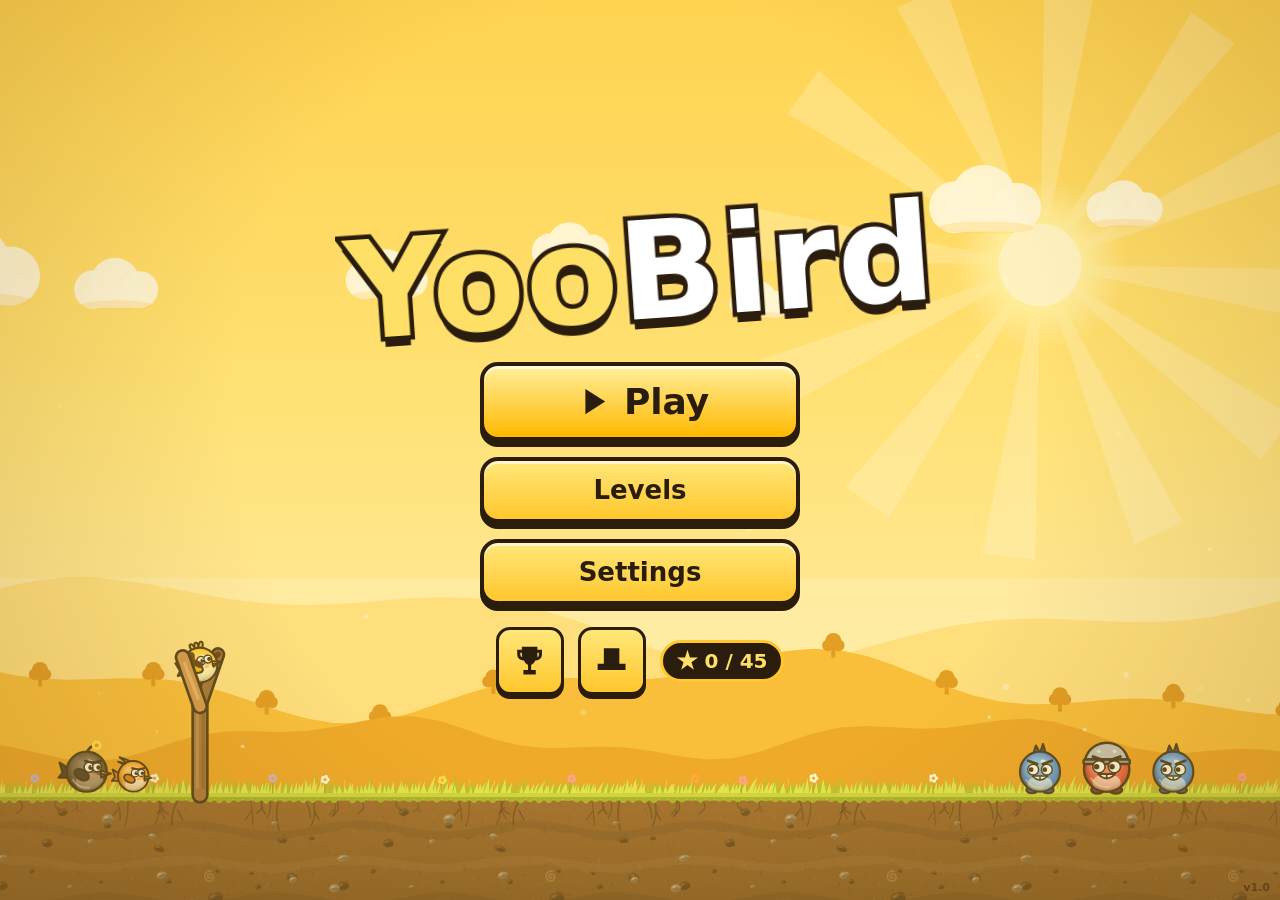
==== YooBird-play.html @ 49dc83ca "Add files via upload" ====
<!DOCTYPE html>
<html lang="ru">
<head>
  <meta charset="utf-8">
  <meta name="viewport" content="width=device-width, initial-scale=1, maximum-scale=1, user-scalable=no, viewport-fit=cover">
  <meta name="theme-color" content="#FFC72C">
  <title>YooBird</title>
  <style>
/* YooBird — стили. Палитру можно подогнать под YooSKINS, поменяв переменные ниже. */
:root {
  --yellow: #FFC72C;
  --yellow-hi: #FFE066;
  --yellow-pale: #FFF6D6;
  --orange: #FF9A1F;
  --dark: #2B1D0E;
  --dark-2: #5A3B12;
  --panel: #FFF3C4;
  --ok: #7BC043;
  --ad: #3D8BFD;
  --font: "Trebuchet MS", "Arial Rounded MT Bold", "Segoe UI", system-ui, -apple-system, Roboto, sans-serif;
}

* { box-sizing: border-box; margin: 0; padding: 0; -webkit-tap-highlight-color: transparent; }
html, body {
  width: 100%; height: 100%; overflow: hidden; background: #FFD95A;
  font-family: var(--font); color: var(--dark);
  user-select: none; -webkit-user-select: none; -webkit-touch-callout: none;
  touch-action: none; overscroll-behavior: none;
}
#app { position: fixed; inset: 0; }
canvas#game { position: absolute; inset: 0; display: block; touch-action: none; }
.hidden { display: none !important; }

/* ---------- Экраны ---------- */
.screen {
  position: absolute; inset: 0; z-index: 10;
  display: flex; flex-direction: column; align-items: center; justify-content: center;
  gap: clamp(10px, 2.4vmin, 22px); padding: 16px;
}
#screen-loading { background: radial-gradient(circle at 50% 35%, #FFF1A8, #FFC72C 70%); }
#screen-menu, #screen-levels { background: rgba(255, 214, 80, 0.25); }
.modal { background: rgba(43, 29, 14, 0.55); z-index: 20; }

.logo {
  font-weight: 900; font-size: clamp(56px, 15vmin, 150px); letter-spacing: 1px; line-height: 1;
  color: var(--yellow-hi);
  -webkit-text-stroke: clamp(4px, 1vmin, 9px) var(--dark); paint-order: stroke fill;
  text-shadow: 0 clamp(5px, 1.2vmin, 10px) 0 var(--dark);
  transform: rotate(-4deg);
  animation: logo-bob 3s ease-in-out infinite;
}
.logo span { color: #fff; }
@keyframes logo-bob { 50% { transform: rotate(-2deg) translateY(-6px); } }

.title {
  font-size: clamp(24px, 5.5vmin, 44px); font-weight: 900; color: var(--yellow-hi); text-align: center;
  -webkit-text-stroke: 5px var(--dark); paint-order: stroke fill;
}
.muted { color: var(--dark-2); font-weight: 700; font-size: clamp(13px, 2.6vmin, 18px); text-align: center; }

.menu-col { display: flex; flex-direction: column; gap: clamp(10px, 2vmin, 16px); align-items: stretch; min-width: min(320px, 70vw); }

/* ---------- Кнопки ---------- */
.btn {
  display: inline-flex; align-items: center; justify-content: center; gap: 10px;
  font-family: var(--font); font-weight: 900; font-size: clamp(17px, 3.6vmin, 26px); color: var(--dark);
  background: linear-gradient(#FFE77A, var(--yellow));
  border: 4px solid var(--dark); border-radius: 18px;
  padding: clamp(8px, 1.8vmin, 14px) clamp(18px, 4vmin, 34px);
  box-shadow: 0 6px 0 var(--dark), inset 0 3px 0 rgba(255, 255, 255, 0.6);
  cursor: pointer; transition: transform 0.06s, box-shadow 0.06s;
}
.btn:active { transform: translateY(4px); box-shadow: 0 2px 0 var(--dark), inset 0 3px 0 rgba(255, 255, 255, 0.6); }
.btn svg { width: 1.2em; height: 1.2em; fill: var(--dark); }
.btn-big { font-size: clamp(22px, 5vmin, 36px); background: linear-gradient(#FFEF9C, #FFB800); }
.btn-small { font-size: clamp(14px, 2.8vmin, 20px); padding: 8px 22px; }
.btn-ad { background: linear-gradient(#78B2FF, var(--ad)); color: #fff; }
.btn-ad svg { fill: #fff; }
.btn-next { background: linear-gradient(#B8E986, var(--ok)); }

.icon-btn {
  width: clamp(40px, 8vmin, 56px); height: clamp(40px, 8vmin, 56px);
  display: inline-flex; align-items: center; justify-content: center;
  background: linear-gradient(#FFE77A, var(--yellow)); border: 3px solid var(--dark); border-radius: 14px;
  box-shadow: 0 4px 0 var(--dark); cursor: pointer;
}
.icon-btn:active { transform: translateY(3px); box-shadow: 0 1px 0 var(--dark); }
.icon-btn svg { width: 60%; height: 60%; fill: var(--dark); stroke: var(--dark); stroke-width: 0; }
.icon-btn svg .wave { stroke-width: 2.2; stroke-linecap: round; }
.icon-btn svg path[d^="M9 18"] { fill: none; stroke-width: 2.2; }
.icon-btn.big { width: clamp(52px, 10vmin, 68px); height: clamp(52px, 10vmin, 68px); }
.icon-btn.off { background: linear-gradient(#E8DCC0, #C9B990); position: relative; }
.icon-btn.off::after {
  content: ""; position: absolute; width: 70%; height: 4px; background: #D43A2A; border-radius: 2px; transform: rotate(-45deg);
  box-shadow: 0 0 0 2px var(--dark);
}

/* ---------- Панели ---------- */
.panel {
  background: var(--panel); border: 5px solid var(--dark); border-radius: 26px;
  box-shadow: 0 10px 0 var(--dark), inset 0 0 0 6px #FFE27A;
  padding: clamp(16px, 3.5vmin, 30px) clamp(20px, 5vmin, 44px);
  display: flex; flex-direction: column; align-items: stretch; gap: clamp(10px, 2vmin, 16px);
  min-width: min(380px, 88vw); max-width: 92vw; max-height: 94vh; overflow: auto;
  animation: pop-in 0.25s cubic-bezier(.2, 1.6, .5, 1);
}
@keyframes pop-in { from { transform: scale(0.7); opacity: 0; } }
.row { display: flex; align-items: center; justify-content: space-between; gap: 20px; font-weight: 900; font-size: clamp(16px, 3.2vmin, 22px); }
.row-btns { display: flex; gap: 12px; justify-content: center; align-items: center; flex-wrap: wrap; }

.toggle { width: 74px; height: 40px; border-radius: 20px; border: 3px solid var(--dark); background: #CDBF9A; position: relative; cursor: pointer; transition: background 0.15s; }
.toggle i { position: absolute; top: 3px; left: 3px; width: 28px; height: 28px; border-radius: 50%; background: #fff; border: 3px solid var(--dark); transition: left 0.15s; }
.toggle.on { background: var(--ok); }
.toggle.on i { left: 37px; }

.seg { display: flex; border: 3px solid var(--dark); border-radius: 12px; overflow: hidden; }
.seg button { font-family: var(--font); font-weight: 900; font-size: 16px; padding: 6px 14px; border: 0; background: #F3E3B0; color: var(--dark); cursor: pointer; }
.seg button + button { border-left: 3px solid var(--dark); }
.seg button.active { background: var(--yellow); }

/* ---------- Уровни ---------- */
.level-grid { display: grid; grid-template-columns: repeat(8, auto); gap: clamp(8px, 1.8vmin, 18px); justify-content: center; }
.level-card {
  width: clamp(64px, min(10.4vw, 22vh), 138px); aspect-ratio: 1 / 1.05; border-width: 4px; border-radius: 20px;
  background: linear-gradient(#FFF1A8, var(--yellow)); border: 5px solid var(--dark); border-radius: 24px;
  box-shadow: 0 8px 0 var(--dark); cursor: pointer; font-family: var(--font); color: var(--dark);
  display: flex; flex-direction: column; align-items: center; justify-content: center; gap: 4px; position: relative;
}
.level-card:active { transform: translateY(5px); box-shadow: 0 3px 0 var(--dark); }
.level-card .num { font-size: clamp(26px, 6.5vmin, 54px); font-weight: 900; -webkit-text-stroke: 3px var(--dark); color: #fff; paint-order: stroke fill; line-height: 1; }
.level-card .name { font-weight: 900; font-size: clamp(8.5px, 1.75vmin, 14px); text-align: center; line-height: 1.1; padding: 0 3px; max-width: 100%; overflow-wrap: anywhere; }
.level-card .mini-stars { display: flex; gap: 3px; }
.level-card .mini-stars i { width: clamp(13px, 2.8vmin, 22px); height: clamp(13px, 2.8vmin, 22px); background: rgba(43,29,14,0.22); clip-path: var(--star); }
.level-card .mini-stars i.on { background: #FF8A00; }
.level-card.locked { background: linear-gradient(#E5DAC0, #C3B48E); cursor: not-allowed; }
.level-card.locked .num { opacity: 0.35; }
.level-card .lock { position: absolute; width: 40%; height: 40%; fill: var(--dark); opacity: 0.85; top: 22%; }

/* ---------- Звёзды ---------- */
:root { --star: polygon(50% 0%, 61% 35%, 98% 35%, 68% 57%, 79% 91%, 50% 70%, 21% 91%, 32% 57%, 2% 35%, 39% 35%); }
.stars { display: flex; justify-content: center; align-items: flex-end; gap: 6px; }
.stars i { width: clamp(52px, 11vmin, 84px); height: clamp(52px, 11vmin, 84px); background: var(--dark); clip-path: var(--star); position: relative; }
.stars i:nth-child(2) { width: clamp(64px, 14vmin, 104px); height: clamp(64px, 14vmin, 104px); margin-bottom: 10px; }
.stars i::after { content: ""; position: absolute; inset: 12%; clip-path: var(--star); background: #D8C9A0; }
.stars i.on::after { background: linear-gradient(#FFF6B0, #FFC400); animation: star-pop 0.35s cubic-bezier(.2, 1.8, .5, 1); }
@keyframes star-pop { from { transform: scale(0.2); } }
.result-score { text-align: center; font-size: clamp(30px, 7vmin, 52px); font-weight: 900; color: #fff; -webkit-text-stroke: 5px var(--dark); paint-order: stroke fill; }
.badge { background: var(--orange); color: #fff; border-radius: 8px; padding: 2px 8px; margin-left: 4px; }

/* ---------- HUD ---------- */
#hud {
  position: absolute; left: 0; right: 0; top: 0; z-index: 5;
  display: flex; align-items: flex-start; justify-content: space-between; gap: 10px;
  padding: max(10px, env(safe-area-inset-top)) max(12px, env(safe-area-inset-right)) 0 max(12px, env(safe-area-inset-left));
  pointer-events: none;
}
#hud > * { pointer-events: auto; }
.hud-left { display: flex; gap: 10px; }
.hud-title {
  font-weight: 900; font-size: clamp(14px, 3vmin, 22px); background: var(--panel); border: 3px solid var(--dark);
  border-radius: 14px; padding: 6px 14px; box-shadow: 0 4px 0 var(--dark); white-space: nowrap; pointer-events: none !important;
}
.hud-score {
  display: flex; flex-direction: column; align-items: flex-end; font-weight: 900; font-size: clamp(11px, 2vmin, 14px); pointer-events: none !important;
}
.hud-score b { font-size: clamp(22px, 5vmin, 38px); color: #fff; -webkit-text-stroke: 4px var(--dark); paint-order: stroke fill; line-height: 1; }

#toast {
  position: absolute; left: 50%; top: clamp(64px, 14vmin, 100px); transform: translateX(-50%); z-index: 6;
  background: var(--dark); color: var(--yellow-hi); font-weight: 900; font-size: clamp(14px, 3vmin, 22px);
  padding: 10px 20px; border-radius: 14px; border: 3px solid var(--yellow); max-width: 90vw; text-align: center;
  animation: toast-in 0.3s ease-out; pointer-events: none;
}
@keyframes toast-in { from { transform: translate(-50%, -20px); opacity: 0; } }

.loader { width: min(320px, 70vw); height: 22px; border: 4px solid var(--dark); border-radius: 12px; background: var(--yellow-pale); overflow: hidden; }
.loader span { display: block; height: 100%; width: 0; background: var(--orange); transition: width 0.3s; }

#dev-ad { position: absolute; inset: 0; z-index: 50; background: rgba(0, 0, 0, 0.85); display: flex; align-items: center; justify-content: center; }
.dev-ad-box { background: #fff; border-radius: 18px; padding: 30px 40px; text-align: center; font-weight: 900; font-size: 20px; display: flex; flex-direction: column; gap: 16px; }
.dev-ad-bar { width: 260px; height: 12px; background: #ddd; border-radius: 6px; overflow: hidden; }
.dev-ad-bar span { display: block; height: 100%; width: 0; background: var(--ad); }

#rotate { position: absolute; inset: 0; z-index: 100; background: var(--yellow); display: none; flex-direction: column; align-items: center; justify-content: center; gap: 20px; font-weight: 900; font-size: 22px; text-align: center; padding: 30px; }
#rotate svg { width: 90px; height: 90px; fill: none; stroke: var(--dark); stroke-width: 1.8; animation: rot 2s ease-in-out infinite; }
@keyframes rot { 50% { transform: rotate(-90deg); } }
@media (orientation: portrait) and (pointer: coarse) { #rotate { display: flex; } }

/* ---------- Бустеры ---------- */
#boosters {
  position: absolute; z-index: 5; display: flex; flex-direction: column; gap: clamp(6px, 1.4vmin, 12px);
  left: max(12px, env(safe-area-inset-left)); top: calc(max(10px, env(safe-area-inset-top)) + clamp(52px, 10vmin, 70px));
}
.boost {
  position: relative; width: clamp(44px, 8.5vmin, 62px); height: clamp(44px, 8.5vmin, 62px);
  display: flex; flex-direction: column; align-items: center; justify-content: center; gap: 1px;
  background: linear-gradient(#FFF3B8, #FFD54A); border: 3px solid var(--dark); border-radius: 50%;
  box-shadow: 0 4px 0 var(--dark); cursor: pointer; font-family: var(--font); color: var(--dark);
}
.boost:active { transform: translateY(3px); box-shadow: 0 1px 0 var(--dark); }
.boost svg { width: 46%; height: 46%; fill: var(--dark); stroke: var(--dark); stroke-width: 2.2; stroke-linecap: round; stroke-linejoin: round; }
.boost span { font-size: clamp(7px, 1.4vmin, 10px); font-weight: 900; line-height: 1; }
.boost i {
  position: absolute; top: -6px; right: -6px; min-width: 20px; height: 20px; border-radius: 10px; padding: 0 4px;
  background: var(--ok); color: #fff; font-style: normal; font-weight: 900; font-size: 12px; line-height: 15px; border: 2px solid var(--dark);
}
.boost.active { background: linear-gradient(#FFB36B, #FF7A00); box-shadow: 0 0 0 4px #fff, 0 4px 0 var(--dark); }
.boost.used { filter: grayscale(1); opacity: 0.45; }
.boost.used i { background: #9A8F78; }
.boost.na { opacity: 0.6; }

/* ---------- Ядерка ---------- */
#nuke-btn {
  position: absolute; z-index: 5;
  right: max(14px, env(safe-area-inset-right)); bottom: max(14px, env(safe-area-inset-bottom));
  width: clamp(62px, 12vmin, 86px); height: clamp(62px, 12vmin, 86px); border-radius: 50%;
  border: 4px solid var(--dark); background: radial-gradient(circle at 40% 35%, #FFF07A, #FFC400 55%, #F08A00);
  box-shadow: 0 5px 0 var(--dark); cursor: pointer; font-family: var(--font); color: var(--dark);
  display: flex; flex-direction: column; align-items: center; justify-content: center;
  animation: nuke-lure 4s ease-in-out infinite;
}
#nuke-btn .tre { width: 52%; height: 52%; fill: var(--dark); animation: nuke-spin 12s linear infinite; }
#nuke-btn span { font-size: clamp(8px, 1.6vmin, 11px); font-weight: 900; margin-top: -2px; }
#nuke-btn .ad-badge {
  position: absolute; top: -8px; left: -8px; width: 26px; height: 26px; border-radius: 50%; background: var(--ad); border: 2px solid var(--dark);
  display: flex; align-items: center; justify-content: center;
}
#nuke-btn .ad-badge svg { width: 14px; height: 14px; fill: #fff; }
#nuke-btn:active { transform: translateY(4px); box-shadow: 0 1px 0 var(--dark); }
#nuke-btn.tempt { animation: nuke-lure 4s ease-in-out infinite, nuke-tempt 1.6s ease-in-out 2; }
#nuke-btn.used { filter: grayscale(1); opacity: 0.35; animation: none; pointer-events: none; }
#nuke-btn.used .tre { animation: none; }
/* Мягкое «манящее» свечение: раз в несколько секунд, без мигания */
@keyframes nuke-lure {
  0%, 70%, 100% { box-shadow: 0 5px 0 var(--dark), 0 0 0 0 rgba(255,140,0,0); }
  82% { box-shadow: 0 5px 0 var(--dark), 0 0 22px 8px rgba(255,150,0,0.55); }
}
@keyframes nuke-spin { to { transform: rotate(360deg); } }
@keyframes nuke-tempt { 50% { transform: scale(1.12) rotate(-6deg); } }
#btn-ad em { font-style: normal; opacity: 0.85; }
@media (prefers-reduced-motion: reduce) { #nuke-btn, #nuke-btn .tre { animation: none !important; } }

/* Подпись «Очки» читается и на ночном небе */
.hud-score span { color: #fff; -webkit-text-stroke: 3px var(--dark); paint-order: stroke fill; }

/* Блик пробегает по главной кнопке */
.btn-big { position: relative; overflow: hidden; }
.btn-big::after {
  content: ""; position: absolute; top: 0; bottom: 0; left: -60%; width: 40%;
  background: linear-gradient(100deg, transparent, rgba(255,255,255,0.75), transparent);
  transform: skewX(-20deg); animation: btn-shine 3.2s ease-in-out infinite; pointer-events: none;
}
@keyframes btn-shine { 0%, 60% { left: -60%; } 100% { left: 130%; } }
/* Плавное появление экранов */
.screen:not(.hidden) { animation: screen-in 0.22s ease-out; }
@keyframes screen-in { from { opacity: 0; } }
.level-card:not(.locked):hover { filter: brightness(1.06); transform: translateY(-2px); }
@media (prefers-reduced-motion: reduce) { .btn-big::after, .screen:not(.hidden) { animation: none; } }

/* ================= Версия 1.0: заставка, достижения, наряды, карточки ================= */
.panel { touch-action: pan-y; }
.panel.wide { min-width: min(640px, 92vw); }
.tip { font-size: clamp(12px, 2.3vmin, 16px); font-weight: 700; color: var(--dark-2); text-align: center; max-width: 520px; align-self: center; }
.tip:not(:empty)::before { content: "💡 "; }
#screen-loading .tip { margin-top: 6px; }

/* Меню: ряд значков и счётчик звёзд */
.menu-row { display: flex; gap: clamp(8px, 1.8vmin, 14px); align-items: center; justify-content: center; flex-wrap: wrap; }
.total-stars { display: inline-flex; align-items: center; gap: 6px; background: var(--dark); color: var(--yellow-hi); font-weight: 900;
  font-size: clamp(14px, 2.8vmin, 20px); padding: 6px 14px; border-radius: 999px; border: 3px solid var(--yellow); }
.total-stars i { width: 1.1em; height: 1.1em; background: var(--yellow-hi); clip-path: var(--star); }
.levels-head { display: flex; align-items: center; gap: 16px; }
.version { position: absolute; right: 10px; bottom: 6px; font-size: 11px; font-weight: 700; color: rgba(43,29,14,0.45); }
.btn-danger { background: linear-gradient(#FFB3A3, #F2674F); }

/* Карточки уровней по времени суток */
.level-card.w-sunset:not(.locked) { background: linear-gradient(#FFE0A8, #FF9A3C); }
.level-card.w-dusk:not(.locked) { background: linear-gradient(#F3D3F7, #C07AD6); }
.level-card.w-night:not(.locked) { background: linear-gradient(#C9D4FF, #6C80E0); }
.level-card.gold:not(.locked) { box-shadow: 0 8px 0 var(--dark), 0 0 0 4px #FFF3A0 inset; }
.level-card.current { animation: card-pulse 1.5s ease-in-out infinite; }
@keyframes card-pulse { 50% { transform: translateY(-4px) scale(1.04); box-shadow: 0 12px 0 var(--dark); } }

/* HUD: враги и шкала звёзд */
.hud-mid { display: flex; align-items: center; gap: 8px; pointer-events: none !important; }
.hud-enemies { display: inline-flex; align-items: center; gap: 5px; background: var(--panel); border: 3px solid var(--dark); border-radius: 14px;
  padding: 5px 10px; font-weight: 900; font-size: clamp(13px, 2.8vmin, 20px); box-shadow: 0 4px 0 var(--dark); }
.hud-enemies i { width: 1em; height: 1em; border-radius: 50%; background: radial-gradient(circle at 35% 30%, #FF9C8C, #DE3427); border: 2px solid var(--dark); }
.hud-enemies.bump { animation: bump 0.3s ease-out; }
@keyframes bump { 40% { transform: scale(1.3); } }
.star-bar { position: relative; width: clamp(90px, 18vmin, 150px); height: 10px; margin-top: 5px; background: rgba(43,29,14,0.55); border: 2px solid var(--dark); border-radius: 6px; }
.star-bar span { display: block; height: 100%; width: 0; border-radius: 4px; background: linear-gradient(#FFF07A, #FFB800); transition: width 0.35s ease-out; }
.star-bar i { position: absolute; top: 50%; width: 16px; height: 16px; margin: -8px 0 0 -8px; background: #6B5A3A; clip-path: var(--star); transition: background 0.2s, transform 0.2s; }
.star-bar i.on { background: #FFF; transform: scale(1.35); }
#star-t2 { left: 100%; }

/* Заставка уровня */
#level-banner {
  position: absolute; left: 50%; top: 34%; z-index: 7; transform: translate(-50%, -50%); pointer-events: none; text-align: center;
  display: flex; flex-direction: column; align-items: center; animation: banner 2.3s ease-in-out both;
}
#level-banner b { font-size: clamp(34px, 9vmin, 84px); font-weight: 900; color: var(--yellow-hi); -webkit-text-stroke: clamp(5px, 1.1vmin, 10px) var(--dark); paint-order: stroke fill; line-height: 1; }
#level-banner span { font-size: clamp(16px, 4vmin, 34px); font-weight: 900; color: #fff; -webkit-text-stroke: 5px var(--dark); paint-order: stroke fill; }
@keyframes banner {
  0% { opacity: 0; transform: translate(-50%, -50%) scale(0.5) rotate(-6deg); }
  14% { opacity: 1; transform: translate(-50%, -50%) scale(1.08) rotate(-2deg); }
  22%, 78% { opacity: 1; transform: translate(-50%, -50%) scale(1) rotate(-2deg); }
  100% { opacity: 0; transform: translate(-50%, -80%) scale(0.9) rotate(-2deg); }
}

/* Всплывающее достижение */
#ach-toast {
  position: absolute; right: max(12px, env(safe-area-inset-right)); top: clamp(70px, 16vmin, 110px); z-index: 60; pointer-events: none;
  display: flex; align-items: center; gap: 10px; background: var(--dark); color: #fff; border: 3px solid var(--yellow); border-radius: 16px;
  padding: 8px 16px 8px 10px; animation: ach-in 2.6s ease-in-out both; max-width: 80vw;
}
#ach-toast svg { width: 34px; height: 34px; fill: var(--yellow-hi); flex: none; }
#ach-toast small { display: block; color: var(--yellow-hi); font-weight: 700; font-size: 11px; text-transform: uppercase; letter-spacing: 0.06em; }
#ach-toast b { font-size: clamp(14px, 2.8vmin, 19px); }
@keyframes ach-in { 0% { transform: translateX(120%); } 10%, 88% { transform: translateX(0); } 100% { transform: translateX(120%); } }

/* Список достижений */
.ach-list { display: grid; grid-template-columns: repeat(auto-fill, minmax(230px, 1fr)); gap: 8px; max-height: 56vh; overflow-y: auto; padding: 2px 4px 6px; }
.ach { display: flex; align-items: center; gap: 10px; background: #F1E3B0; border: 3px solid rgba(43,29,14,0.35); border-radius: 14px; padding: 7px 10px; opacity: 0.6; }
.ach i { flex: none; width: 30px; height: 30px; background: #9C8F6E; clip-path: var(--star); }
.ach b { display: block; font-size: 14px; line-height: 1.15; }
.ach small { display: block; font-size: 11px; font-weight: 700; color: var(--dark-2); line-height: 1.2; }
.ach.on { opacity: 1; background: linear-gradient(#FFF6C7, #FFE27A); border-color: var(--dark); }
.ach.on i { background: linear-gradient(#FFB800, #FF8A00); }

/* Наряды */
.skin-list { display: grid; grid-template-columns: repeat(6, 1fr); gap: 8px; }
@media (max-width: 620px) { .skin-list { grid-template-columns: repeat(3, 1fr); } }
.skin { display: flex; flex-direction: column; align-items: center; background: linear-gradient(#FFF6C7, #FFE27A); border: 3px solid var(--dark); border-radius: 16px;
  padding: 4px 4px 6px; cursor: pointer; font-family: var(--font); color: var(--dark); box-shadow: 0 4px 0 var(--dark); }
.skin canvas { width: 92px; height: 100px; max-width: 100%; }
.skin span { font-weight: 900; font-size: 12px; display: inline-flex; align-items: center; gap: 4px; }
.skin span i { width: 13px; height: 13px; background: var(--orange); clip-path: var(--star); }
.skin.locked { background: linear-gradient(#EFE6CE, #CFC2A0); cursor: not-allowed; }
.skin.current { background: linear-gradient(#D6F5B0, #8FD14F); box-shadow: 0 4px 0 var(--dark), 0 0 0 3px #fff inset; }
.skin:active { transform: translateY(3px); box-shadow: 0 1px 0 var(--dark); }

/* Карточка знакомства */
.intro-card { align-items: center; max-width: min(460px, 92vw); position: relative; }
.intro-card canvas { width: 240px; height: 180px; max-height: 34vh; object-fit: contain; }
.intro-new { position: absolute; top: -14px; left: 50%; transform: translateX(-50%) rotate(-3deg); background: var(--orange); color: #fff; font-weight: 900;
  padding: 3px 14px; border-radius: 10px; border: 3px solid var(--dark); font-size: 14px; text-transform: uppercase; letter-spacing: 0.05em; }

/* Итоги уровня */
.win-stats { display: flex; gap: 6px 14px; justify-content: center; flex-wrap: wrap; font-weight: 700; font-size: clamp(12px, 2.3vmin, 15px); color: var(--dark-2); }
.win-stats b { color: var(--dark); }
#win-next:empty { display: none; }
@media (prefers-reduced-motion: reduce) { .level-card.current, #level-banner, #ach-toast { animation-duration: 0.01s; } }

.intro-card { overflow: visible; margin-top: 14px; }
.star-bar { margin-right: 10px; }
.panel.wide { min-width: min(800px, 94vw); }
.ach-list { grid-template-columns: repeat(auto-fill, minmax(215px, 1fr)); max-height: 62vh; }

/* ===== «Объём» кнопок и панелей без шва =====
   box-shadow рисуется только снаружи элемента, и при масштабе экрана 125–150% между обводкой и тенью
   видна светлая линия. filter: drop-shadow рисует тень под всем элементом — стыка нет. */
.btn { box-shadow: inset 0 3px 0 rgba(255, 255, 255, 0.6); filter: drop-shadow(0 6px 0 var(--dark)); }
.btn:active { box-shadow: inset 0 3px 0 rgba(255, 255, 255, 0.6); filter: drop-shadow(0 2px 0 var(--dark)); }
.icon-btn { box-shadow: none; filter: drop-shadow(0 4px 0 var(--dark)); }
.icon-btn:active { box-shadow: none; filter: drop-shadow(0 1px 0 var(--dark)); }
.panel { box-shadow: inset 0 0 0 6px #FFE27A; filter: drop-shadow(0 10px 0 var(--dark)); }
.level-card { box-shadow: none; filter: drop-shadow(0 8px 0 var(--dark)); }
.level-card:active { box-shadow: none; filter: drop-shadow(0 3px 0 var(--dark)); }
.level-card.gold:not(.locked) { box-shadow: inset 0 0 0 4px #FFF3A0; }
.level-card:not(.locked):hover { filter: drop-shadow(0 8px 0 var(--dark)) brightness(1.06); }
@keyframes card-pulse { 50% { transform: translateY(-4px) scale(1.04); filter: drop-shadow(0 12px 0 var(--dark)); } }
.boost { box-shadow: none; filter: drop-shadow(0 4px 0 var(--dark)); }
.boost:active { box-shadow: none; filter: drop-shadow(0 1px 0 var(--dark)); }
.boost.active { box-shadow: 0 0 0 4px #fff; }
.boost.used { filter: grayscale(1) drop-shadow(0 4px 0 var(--dark)); }
#nuke-btn { box-shadow: none; filter: drop-shadow(0 5px 0 var(--dark)); }
#nuke-btn:active { box-shadow: none; filter: drop-shadow(0 1px 0 var(--dark)); }
#nuke-btn.used { filter: grayscale(1) drop-shadow(0 5px 0 var(--dark)); }
@keyframes nuke-lure {
  0%, 70%, 100% { box-shadow: 0 0 0 0 rgba(255, 140, 0, 0); }
  82% { box-shadow: 0 0 22px 8px rgba(255, 150, 0, 0.55); }
}
.hud-title, .hud-enemies { box-shadow: none; filter: drop-shadow(0 4px 0 var(--dark)); }
.skin { box-shadow: none; filter: drop-shadow(0 4px 0 var(--dark)); }
.skin.current { box-shadow: inset 0 0 0 3px #fff; }
.skin:active { box-shadow: none; filter: drop-shadow(0 1px 0 var(--dark)); }

/* «Лицо» элемента — градиент поверх сплошного тёмного цвета фона. На дробных масштабах экрана (125–175%)
   браузер выравнивает градиент по целым пикселям, и между ним и обводкой остаётся щель в долю пикселя.
   Раньше сквозь неё был виден фон страницы (и щель повторялась в тени); теперь в ней тёмный цвет обводки. */
.btn, .btn-big, .btn-ad, .btn-next, .btn-danger, .icon-btn, .icon-btn.off,
.level-card, .level-card.locked, .level-card.w-sunset:not(.locked), .level-card.w-dusk:not(.locked), .level-card.w-night:not(.locked),
.boost, .boost.active, #nuke-btn, .skin, .skin.locked, .skin.current, .hud-title, .hud-enemies, .panel {
  /* градиент не повторяется и занимает только область внутри обводки; всё остальное, включая возможную щель
     на его краю, закрашено сплошным тёмным цветом фона (он идёт под обводку) */
  background: var(--face) no-repeat var(--dark);
}
.btn, .icon-btn { --face: linear-gradient(#FFE77A, var(--yellow)); }
.btn-big { --face: linear-gradient(#FFEF9C, #FFB800); }
.btn-ad { --face: linear-gradient(#78B2FF, var(--ad)); }
.btn-next { --face: linear-gradient(#B8E986, var(--ok)); }
.btn-danger { --face: linear-gradient(#FFB3A3, #F2674F); }
.icon-btn.off { --face: linear-gradient(#E8DCC0, #C9B990); }
.level-card { --face: linear-gradient(#FFF1A8, var(--yellow)); }
.level-card.w-sunset:not(.locked) { --face: linear-gradient(#FFE0A8, #FF9A3C); }
.level-card.w-dusk:not(.locked) { --face: linear-gradient(#F3D3F7, #C07AD6); }
.level-card.w-night:not(.locked) { --face: linear-gradient(#C9D4FF, #6C80E0); }
.level-card.locked { --face: linear-gradient(#E5DAC0, #C3B48E); }
.boost { --face: linear-gradient(#FFF3B8, #FFD54A); }
.boost.active { --face: linear-gradient(#FFB36B, #FF7A00); }
#nuke-btn { --face: radial-gradient(circle at 40% 35%, #FFF07A, #FFC400 55%, #F08A00); }
.skin { --face: linear-gradient(#FFF6C7, #FFE27A); }
.skin.locked { --face: linear-gradient(#EFE6CE, #CFC2A0); }
.skin.current { --face: linear-gradient(#D6F5B0, #8FD14F); }
.hud-title, .hud-enemies, .panel { --face: linear-gradient(var(--panel), var(--panel)); }

</style>
</head>
<body>
  <div id="app">
    <canvas id="game"></canvas>

    <!-- Игровой HUD -->
    <div id="hud" class="hidden">
      <div class="hud-left">
        <button class="icon-btn" data-action="pause" aria-label="Пауза">
          <svg viewBox="0 0 24 24"><rect x="6" y="5" width="4" height="14" rx="1.5"/><rect x="14" y="5" width="4" height="14" rx="1.5"/></svg>
        </button>
        <button class="icon-btn" data-action="restart" aria-label="Заново">
          <svg viewBox="0 0 24 24"><path d="M12 5V2L7 6l5 4V7a5 5 0 1 1-5 5H5a7 7 0 1 0 7-7z"/></svg>
        </button>
      </div>
      <div class="hud-mid"><div class="hud-title" id="hud-level"></div><div class="hud-enemies" aria-label="Осталось врагов"><i></i><b id="hud-enemies">0</b></div></div>
      <div class="hud-score"><span data-i18n="score">Очки</span><b id="hud-score">0</b><div class="star-bar"><span id="star-fill"></span><i id="star-t1"></i><i id="star-t2"></i></div></div>
    </div>

    <!-- Бустеры: по одному бесплатно за попытку -->
    <div id="boosters" class="hidden">
      <button class="boost" data-action="booster" data-b="sight" id="b-sight" aria-label="Прицел">
        <svg viewBox="0 0 24 24"><circle cx="12" cy="12" r="7" fill="none"/><circle cx="12" cy="12" r="2"/><path d="M12 1v5M12 18v5M1 12h5M18 12h5" fill="none"/></svg>
        <i>1</i><span data-i18n="bSight">Прицел</span>
      </button>
      <button class="boost" data-action="booster" data-b="power" id="b-power" aria-label="Мощь">
        <svg viewBox="0 0 24 24"><path d="M13 2L4 14h6l-1 8 9-12h-6z"/></svg>
        <i>1</i><span data-i18n="bPower">Мощь</span>
      </button>
      <button class="boost" data-action="booster" data-b="quake" id="b-quake" aria-label="Землетрясение">
        <svg viewBox="0 0 24 24"><path d="M2 14l3-4 3 6 3-9 3 8 3-5 3 4 2-2" fill="none"/><path d="M2 20h20" fill="none"/></svg>
        <i>1</i><span data-i18n="bQuake">Тряска</span>
      </button>
    </div>

    <!-- Ядерка: за просмотр рекламы, одна на попытку -->
    <button id="nuke-btn" class="hidden" data-action="nuke" aria-label="Ядерный удар">
      <svg viewBox="0 0 24 24" class="tre"><circle cx="12" cy="12" r="2.4"/><path d="M12 12L7.2 3.7A9.6 9.6 0 0 0 2.4 12zM12 12h9.6a9.6 9.6 0 0 0-4.8-8.3zM12 12l-4.8 8.3a9.6 9.6 0 0 0 9.6 0z"/></svg>
      <b class="ad-badge"><svg viewBox="0 0 24 24"><path d="M8 5v14l11-7z"/></svg></b>
      <span data-i18n="bNuke">Ядерка</span>
    </button>

    <div id="toast" class="hidden"></div>
    <div id="level-banner" class="hidden"><b></b><span></span></div>
    <div id="ach-toast" class="hidden"><svg viewBox="0 0 24 24"><path d="M7 3h10v2h3v3a4 4 0 0 1-4 4h-.3A5 5 0 0 1 13 14.9V18h3v3H8v-3h3v-3.1A5 5 0 0 1 8.3 12H8a4 4 0 0 1-4-4V5h3zm0 4H6v1a2 2 0 0 0 1.2 1.8zm10 0v2.8A2 2 0 0 0 18 8V7z"/></svg><div><small data-i18n="achNew">Достижение!</small><b></b></div></div>

    <!-- Загрузка -->
    <section id="screen-loading" class="screen">
      <div class="logo">Yoo<span>Bird</span></div>
      <div class="loader"><span></span></div>
      <p class="muted" data-i18n="loading">Загрузка…</p>
      <p class="tip" id="load-tip"></p>
    </section>

    <!-- Главное меню -->
    <section id="screen-menu" class="screen hidden">
      <div class="logo">Yoo<span>Bird</span></div>
      <div class="menu-col">
        <button class="btn btn-big" data-action="play">
          <svg viewBox="0 0 24 24"><path d="M8 5v14l11-7z"/></svg><span data-i18n="play">Играть</span>
        </button>
        <button class="btn" data-action="levels"><span data-i18n="levels">Уровни</span></button>
        <button class="btn" data-action="settings"><span data-i18n="settings">Настройки</span></button>
      </div>
      <div class="menu-row">
        <button class="icon-btn big" data-action="ach" aria-label="Достижения"><svg viewBox="0 0 24 24"><path d="M7 3h10v2h3v3a4 4 0 0 1-4 4h-.3A5 5 0 0 1 13 14.9V18h3v3H8v-3h3v-3.1A5 5 0 0 1 8.3 12H8a4 4 0 0 1-4-4V5h3zm0 4H6v1a2 2 0 0 0 1.2 1.8zm10 0v2.8A2 2 0 0 0 18 8V7z"/></svg></button>
        <button class="icon-btn big" data-action="wardrobe" aria-label="Наряды"><svg viewBox="0 0 24 24"><path d="M7 4h10v10h4v4H3v-4h4z"/></svg></button>
        <button class="icon-btn big vk-only hidden" data-action="share" aria-label="Поделиться"><svg viewBox="0 0 24 24"><path d="M18 16a3 3 0 0 0-2.4 1.2l-6.7-3.5a3 3 0 0 0 0-1.4l6.7-3.5A3 3 0 1 0 15 7c0 .2 0 .5.1.7L8.4 11.2a3 3 0 1 0 0 3.6l6.7 3.5A3 3 0 1 0 18 16z"/></svg></button>
        <button class="icon-btn big vk-only hidden" data-action="favorite" aria-label="В избранное"><svg viewBox="0 0 24 24"><path d="M12 2l3 6.6 7.1.8-5.3 4.8 1.5 7-6.3-3.6-6.3 3.6 1.5-7L1.9 9.4 9 8.6z"/></svg></button>
        <div class="total-stars"><i></i><b class="ts-val">0 / 45</b></div>
      </div>
      <div class="version">v1.0</div>
    </section>

    <!-- Выбор уровня -->
    <section id="screen-levels" class="screen hidden">
      <div class="levels-head"><h2 class="title" data-i18n="levels">Уровни</h2><div class="total-stars"><i></i><b class="ts-val">0 / 45</b></div></div>
      <div id="level-grid" class="level-grid"></div>
      <button class="btn btn-small" data-action="back"><span data-i18n="back">Назад</span></button>
    </section>

    <!-- Настройки -->
    <section id="screen-settings" class="screen modal hidden">
      <div class="panel">
        <h2 class="title" data-i18n="settings">Настройки</h2>
        <div class="row">
          <span data-i18n="music">Музыка</span>
          <button class="toggle" id="tg-music" data-action="toggle-music"><i></i></button>
        </div>
        <div class="row">
          <span data-i18n="sounds">Звуки</span>
          <button class="toggle" id="tg-sfx" data-action="toggle-sfx"><i></i></button>
        </div>
        <div class="row">
          <span data-i18n="language">Язык</span>
          <div class="seg">
            <button data-action="lang" data-lang="ru">RU</button>
            <button data-action="lang" data-lang="en">EN</button>
          </div>
        </div>
        <div class="row">
          <span data-i18n="vibration">Вибрация</span>
          <button class="toggle" id="tg-vib" data-action="toggle-vib"><i></i></button>
        </div>
        <button class="btn btn-small btn-danger" data-action="reset" id="btn-reset"><span data-i18n="reset">Сбросить прогресс</span></button>
        <button class="btn btn-small" data-action="back"><span data-i18n="back">Назад</span></button>
      </div>
    </section>

    <!-- Пауза -->
    <section id="screen-pause" class="screen modal hidden">
      <div class="panel">
        <h2 class="title" data-i18n="pause">Пауза</h2>
        <p class="tip" id="pause-tip"></p>
        <button class="btn" data-action="resume"><span data-i18n="resume">Продолжить</span></button>
        <button class="btn" data-action="restart"><span data-i18n="restart">Заново</span></button>
        <div class="row-btns">
          <button class="icon-btn big" data-action="toggle-music" id="pz-music" aria-label="Музыка">
            <svg viewBox="0 0 24 24"><path d="M9 18V6l10-2v12"/><circle cx="6.5" cy="18" r="2.5"/><circle cx="16.5" cy="16" r="2.5"/></svg>
          </button>
          <button class="icon-btn big" data-action="toggle-sfx" id="pz-sfx" aria-label="Звуки">
            <svg viewBox="0 0 24 24"><path d="M4 9h4l5-4v14l-5-4H4z"/><path class="wave" d="M16 8.5a5 5 0 0 1 0 7M18.5 6a8.5 8.5 0 0 1 0 12" fill="none"/></svg>
          </button>
          <button class="icon-btn big" data-action="menu" aria-label="Меню">
            <svg viewBox="0 0 24 24"><path d="M3 11l9-8 9 8v10h-6v-6H9v6H3z"/></svg>
          </button>
        </div>
      </div>
    </section>

    <!-- Победа -->
    <section id="screen-win" class="screen modal hidden">
      <div class="panel">
        <h2 class="title" data-i18n="winTitle">Уровень пройден!</h2>
        <div class="stars"><i></i><i></i><i></i></div>
        <div class="result-score"><b id="win-score">0</b></div>
        <div class="muted"><span data-i18n="best">Рекорд</span>: <span id="win-best">0</span> <span id="win-record" class="badge hidden" data-i18n="newRecord">Новый рекорд!</span></div>
        <div class="win-stats" id="win-stats"></div>
        <div class="muted" id="win-next"></div>
        <p id="win-alldone" class="muted hidden" data-i18n="allDone"></p>
        <div class="row-btns">
          <button class="icon-btn big" data-action="menu" aria-label="Меню"><svg viewBox="0 0 24 24"><path d="M3 11l9-8 9 8v10h-6v-6H9v6H3z"/></svg></button>
          <button class="icon-btn big" data-action="restart" aria-label="Заново"><svg viewBox="0 0 24 24"><path d="M12 5V2L7 6l5 4V7a5 5 0 1 1-5 5H5a7 7 0 1 0 7-7z"/></svg></button>
          <button class="icon-btn big vk-only hidden" data-action="share" aria-label="Поделиться"><svg viewBox="0 0 24 24"><path d="M18 16a3 3 0 0 0-2.4 1.2l-6.7-3.5a3 3 0 0 0 0-1.4l6.7-3.5A3 3 0 1 0 15 7c0 .2 0 .5.1.7L8.4 11.2a3 3 0 1 0 0 3.6l6.7 3.5A3 3 0 1 0 18 16z"/></svg></button>
          <button class="btn btn-next" data-action="next" id="btn-next"><span data-i18n="next">Дальше</span><svg viewBox="0 0 24 24"><path d="M8 5v14l11-7z"/></svg></button>
        </div>
      </div>
    </section>

    <!-- Поражение -->
    <section id="screen-lose" class="screen modal hidden">
      <div class="panel">
        <h2 class="title" data-i18n="loseTitle">Чувачки уцелели!</h2>
        <p class="muted" id="lose-left"></p>
        <p class="tip" id="lose-tip"></p>
        <button class="btn btn-big" data-action="retry"><span data-i18n="retry">Попробовать ещё раз</span></button>
        <button class="btn btn-ad" data-action="watch-ad" id="btn-ad">
          <svg viewBox="0 0 24 24"><rect x="2" y="5" width="20" height="14" rx="3"/><path d="M10 9v6l5-3z" fill="#FFC72C"/></svg>
          <span data-i18n="watchAd">Реклама: +1 птенец</span> <em id="ad-left">(2)</em>
        </button>
        <button class="btn btn-small" data-action="menu"><span data-i18n="menu">Меню</span></button>
      </div>
    </section>

    <!-- Достижения -->
    <section id="screen-ach" class="screen modal hidden">
      <div class="panel wide">
        <h2 class="title" data-i18n="achTitle">Достижения</h2>
        <div id="ach-list" class="ach-list"></div>
        <button class="btn btn-small" data-action="close-ach"><span data-i18n="back">Назад</span></button>
      </div>
    </section>

    <!-- Наряды птенцов -->
    <section id="screen-wardrobe" class="screen modal hidden">
      <div class="panel wide">
        <h2 class="title" data-i18n="wardTitle">Наряды</h2>
        <p class="muted" data-i18n="wardSub">Открываются за звёзды</p>
        <div id="skin-list" class="skin-list"></div>
        <button class="btn btn-small" data-action="close-wardrobe"><span data-i18n="back">Назад</span></button>
      </div>
    </section>

    <!-- Карточка знакомства с новым элементом -->
    <section id="screen-intro" class="screen modal hidden">
      <div class="panel intro-card">
        <small class="intro-new" data-i18n="introNew">Новинка!</small>
        <canvas id="intro-canvas" width="480" height="360"></canvas>
        <h2 class="title" id="intro-title"></h2>
        <p class="muted" id="intro-text"></p>
        <button class="btn" data-action="intro-ok"><span data-i18n="gotIt">Понятно!</span></button>
      </div>
    </section>

    <!-- Имитация рекламы вне ВК (для разработки) -->
    <div id="dev-ad" class="hidden">
      <div class="dev-ad-box">
        <p data-i18n="devAd">Здесь будет реклама ВКонтакте</p>
        <div class="dev-ad-bar"><span></span></div>
      </div>
    </div>

    <div id="rotate">
      <svg viewBox="0 0 24 24"><rect x="7" y="2" width="10" height="20" rx="2"/><path d="M20 12a8 8 0 0 1-4 6.9M4 12a8 8 0 0 1 4-6.9" fill="none"/></svg>
      <p data-i18n="rotate">Поверни устройство горизонтально</p>
    </div>
  </div>

  <script>/* js/lib/vk-bridge.min.js */
(()=>{"use strict";let e;var t={};let p="u">typeof window,n=!!(p&&window.AndroidBridge),o=!!(p&&window.webkit?.messageHandlers?.VKWebAppClose),r=!!(p&&window.ReactNativeWebView&&"function"==typeof window.ReactNativeWebView.postMessage),i=p&&!n&&!o,a=i&&/(^\?|&)vk_platform=mobile_web(&|$)/.test(location.search),s=i?"message":"VKWebAppEvent",d=["VKWebAppInit","VKWebAppGetCommunityAuthToken","VKWebAppAddToCommunity","VKWebAppAddToHomeScreenInfo","VKWebAppClose","VKWebAppCopyText","VKWebAppCreateHash","VKWebAppGetUserInfo","VKWebAppSetLocation","VKWebAppSendToClient","VKWebAppGetClientVersion","VKWebAppGetPhoneNumber","VKWebAppGetEmail","VKWebAppGetGroupInfo","VKWebAppGetGeodata","VKWebAppGetCommunityToken","VKWebAppGetConfig","VKWebAppGetLaunchParams","VKWebAppSetTitle","VKWebAppGetAuthToken","VKWebAppCallAPIMethod","VKWebAppJoinGroup","VKWebAppLeaveGroup","VKWebAppAllowMessagesFromGroup","VKWebAppDenyNotifications","VKWebAppAllowNotifications","VKWebAppOpenPayForm","VKWebAppOpenApp","VKWebAppShare","VKWebAppShowWallPostBox","VKWebAppScroll","VKWebAppShowOrderBox","VKWebAppShowLeaderBoardBox","VKWebAppShowInviteBox","VKWebAppShowRequestBox","VKWebAppAddToFavorites","VKWebAppShowStoryBox","VKWebAppStorageGet","VKWebAppStorageGetKeys","VKWebAppStorageSet","VKWebAppFlashGetInfo","VKWebAppSubscribeStoryApp","VKWebAppOpenWallPost","VKWebAppCheckAllowedScopes","VKWebAppCheckBannerAd","VKWebAppHideBannerAd","VKWebAppShowBannerAd","VKWebAppCheckNativeAds","VKWebAppShowNativeAds","VKWebAppRetargetingPixel","VKWebAppConversionHit","VKWebAppShowSubscriptionBox","VKWebAppCheckSurvey","VKWebAppShowSurvey","VKWebAppScrollTop","VKWebAppScrollTopStart","VKWebAppScrollTopStop","VKWebAppShowSlidesSheet","VKWebAppTranslate","VKWebAppRecommend","VKWebAppAddToProfile","VKWebAppGetFriends",...i&&!a?["VKWebAppResizeWindow","VKWebAppAddToMenu","VKWebAppShowInstallPushBox","VKWebAppShowCommunityWidgetPreviewBox","VKWebAppCallStart","VKWebAppCallJoin","VKWebAppCallGetStatus"]:["VKWebAppShowImages"]],A=p?window.AndroidBridge:void 0,b=o?window.webkit.messageHandlers:void 0,l=i?parent:void 0,u=function(t){var p;let a,u,W,V,K=[],c=Math.random().toString(36).substring(2,5);function w(e){K.push(e)}function S(e){return n?!!(A&&"function"==typeof A[e]):o?!!(b?.[e]&&"function"==typeof b[e].postMessage):!!i&&d.includes(e)}function f(){return o||n}function h(){return i&&window.parent!==window}function g(){return f()||h()}function v(e){if(o||n)return[...K].map(t=>t.call(null,e));let t=e?.data;if(!i||!t)return;if(r&&"string"==typeof t)try{t=JSON.parse(t)}catch{}let{type:p,data:s,frameId:d}=t;if(p){if("VKWebAppSettings"===p){a=d;return}[...K].map(e=>e({detail:{type:p,data:s}}))}}r&&/(android)/i.test(navigator.userAgent)?document.addEventListener(s,v):"u">typeof window&&"addEventListener"in window&&window.addEventListener(s,v);let y=(p=function(e,p){A?.[e]?A[e](JSON.stringify(p)):b?.[e]&&"function"==typeof b[e].postMessage?b[e].postMessage?.(p):r?window.ReactNativeWebView.postMessage(JSON.stringify({handler:e,params:p})):l&&"function"==typeof l.postMessage&&l.postMessage({handler:e,params:p,type:"vk-connect",webFrameId:a,connectVersion:t},"*")},u={current:0,next(){return++this.current}},W={},V={add(e,t){let p=null!=t?t:`${u.next()}_${c}`;return W[p]=e,p},resolve(e,t,p){let n=W[e];n&&(p(t)?n.resolve(t):n.reject(t),W[e]=null)}},w(e=>{if(e.detail?.data&&"object"==typeof e.detail.data&&"request_id"in e.detail.data){let{request_id:t,...p}=e.detail.data;t&&V.resolve(t,p,e=>!("error_type"in e))}}),function(e,t={}){return new Promise((n,o)=>{let r=V.add({resolve:n,reject:o},t.request_id);p(e,{...t,request_id:r})})});async function m(t){if(n||o)return S(t);if(e)return e.has(t);try{let t=await y("SetSupportedHandlers");e=new Set(t.supportedHandlers)}catch(t){e=new Set(["VKWebAppInit"])}return e.has(t)}return w(t=>{t.detail&&"SetSupportedHandlers"===t.detail.type&&(e=new Set(t.detail.data.supportedHandlers))}),{send:y,sendPromise:y,subscribe:w,unsubscribe:function(e){let t=K.indexOf(e);t>-1&&K.splice(t,1)},supports:function(e){return console.warn("bridge.supports method is deprecated. Use bridge.supportsAsync instead."),S(e)},supportsAsync:m,isWebView:f,isIframe:h,isEmbedded:g,isStandalone:function(){return!g()}}}("3.0.2");window.vkBridge=window.vkConnect=u;var W=window;for(var V in t)W[V]=t[V];t.__esModule&&Object.defineProperty(W,"__esModule",{value:!0})})();
//# sourceMappingURL=browser.min.js.map
</script>
  <script>/* js/lib/matter.min.js */
/*!
 * matter-js 0.20.0 by @liabru
 * http://brm.io/matter-js/
 * License MIT
 */
!function(e,t){"object"==typeof exports&&"object"==typeof module?module.exports=t():"function"==typeof define&&define.amd?define("Matter",[],t):"object"==typeof exports?exports.Matter=t():e.Matter=t()}(this,(function(){return function(e){var t={};function n(o){if(t[o])return t[o].exports;var i=t[o]={i:o,l:!1,exports:{}};return e[o].call(i.exports,i,i.exports,n),i.l=!0,i.exports}return n.m=e,n.c=t,n.d=function(e,t,o){n.o(e,t)||Object.defineProperty(e,t,{enumerable:!0,get:o})},n.r=function(e){"undefined"!=typeof Symbol&&Symbol.toStringTag&&Object.defineProperty(e,Symbol.toStringTag,{value:"Module"}),Object.defineProperty(e,"__esModule",{value:!0})},n.t=function(e,t){if(1&t&&(e=n(e)),8&t)return e;if(4&t&&"object"==typeof e&&e&&e.__esModule)return e;var o=Object.create(null);if(n.r(o),Object.defineProperty(o,"default",{enumerable:!0,value:e}),2&t&&"string"!=typeof e)for(var i in e)n.d(o,i,function(t){return e[t]}.bind(null,i));return o},n.n=function(e){var t=e&&e.__esModule?function(){return e.default}:function(){return e};return n.d(t,"a",t),t},n.o=function(e,t){return Object.prototype.hasOwnProperty.call(e,t)},n.p="",n(n.s=20)}([function(e,t){var n={};e.exports=n,function(){n._baseDelta=1e3/60,n._nextId=0,n._seed=0,n._nowStartTime=+new Date,n._warnedOnce={},n._decomp=null,n.extend=function(e,t){var o,i;"boolean"==typeof t?(o=2,i=t):(o=1,i=!0);for(var r=o;r<arguments.length;r++){var a=arguments[r];if(a)for(var s in a)i&&a[s]&&a[s].constructor===Object?e[s]&&e[s].constructor!==Object?e[s]=a[s]:(e[s]=e[s]||{},n.extend(e[s],i,a[s])):e[s]=a[s]}return e},n.clone=function(e,t){return n.extend({},t,e)},n.keys=function(e){if(Object.keys)return Object.keys(e);var t=[];for(var n in e)t.push(n);return t},n.values=function(e){var t=[];if(Object.keys){for(var n=Object.keys(e),o=0;o<n.length;o++)t.push(e[n[o]]);return t}for(var i in e)t.push(e[i]);return t},n.get=function(e,t,n,o){t=t.split(".").slice(n,o);for(var i=0;i<t.length;i+=1)e=e[t[i]];return e},n.set=function(e,t,o,i,r){var a=t.split(".").slice(i,r);return n.get(e,t,0,-1)[a[a.length-1]]=o,o},n.shuffle=function(e){for(var t=e.length-1;t>0;t--){var o=Math.floor(n.random()*(t+1)),i=e[t];e[t]=e[o],e[o]=i}return e},n.choose=function(e){return e[Math.floor(n.random()*e.length)]},n.isElement=function(e){return"undefined"!=typeof HTMLElement?e instanceof HTMLElement:!!(e&&e.nodeType&&e.nodeName)},n.isArray=function(e){return"[object Array]"===Object.prototype.toString.call(e)},n.isFunction=function(e){return"function"==typeof e},n.isPlainObject=function(e){return"object"==typeof e&&e.constructor===Object},n.isString=function(e){return"[object String]"===toString.call(e)},n.clamp=function(e,t,n){return e<t?t:e>n?n:e},n.sign=function(e){return e<0?-1:1},n.now=function(){if("undefined"!=typeof window&&window.performance){if(window.performance.now)return window.performance.now();if(window.performance.webkitNow)return window.performance.webkitNow()}return Date.now?Date.now():new Date-n._nowStartTime},n.random=function(t,n){return n=void 0!==n?n:1,(t=void 0!==t?t:0)+e()*(n-t)};var e=function(){return n._seed=(9301*n._seed+49297)%233280,n._seed/233280};n.colorToNumber=function(e){return 3==(e=e.replace("#","")).length&&(e=e.charAt(0)+e.charAt(0)+e.charAt(1)+e.charAt(1)+e.charAt(2)+e.charAt(2)),parseInt(e,16)},n.logLevel=1,n.log=function(){console&&n.logLevel>0&&n.logLevel<=3&&console.log.apply(console,["matter-js:"].concat(Array.prototype.slice.call(arguments)))},n.info=function(){console&&n.logLevel>0&&n.logLevel<=2&&console.info.apply(console,["matter-js:"].concat(Array.prototype.slice.call(arguments)))},n.warn=function(){console&&n.logLevel>0&&n.logLevel<=3&&console.warn.apply(console,["matter-js:"].concat(Array.prototype.slice.call(arguments)))},n.warnOnce=function(){var e=Array.prototype.slice.call(arguments).join(" ");n._warnedOnce[e]||(n.warn(e),n._warnedOnce[e]=!0)},n.deprecated=function(e,t,o){e[t]=n.chain((function(){n.warnOnce("🔅 deprecated 🔅",o)}),e[t])},n.nextId=function(){return n._nextId++},n.indexOf=function(e,t){if(e.indexOf)return e.indexOf(t);for(var n=0;n<e.length;n++)if(e[n]===t)return n;return-1},n.map=function(e,t){if(e.map)return e.map(t);for(var n=[],o=0;o<e.length;o+=1)n.push(t(e[o]));return n},n.topologicalSort=function(e){var t=[],o=[],i=[];for(var r in e)o[r]||i[r]||n._topologicalSort(r,o,i,e,t);return t},n._topologicalSort=function(e,t,o,i,r){var a=i[e]||[];o[e]=!0;for(var s=0;s<a.length;s+=1){var l=a[s];o[l]||(t[l]||n._topologicalSort(l,t,o,i,r))}o[e]=!1,t[e]=!0,r.push(e)},n.chain=function(){for(var e=[],t=0;t<arguments.length;t+=1){var n=arguments[t];n._chained?e.push.apply(e,n._chained):e.push(n)}var o=function(){for(var t,n=new Array(arguments.length),o=0,i=arguments.length;o<i;o++)n[o]=arguments[o];for(o=0;o<e.length;o+=1){var r=e[o].apply(t,n);void 0!==r&&(t=r)}return t};return o._chained=e,o},n.chainPathBefore=function(e,t,o){return n.set(e,t,n.chain(o,n.get(e,t)))},n.chainPathAfter=function(e,t,o){return n.set(e,t,n.chain(n.get(e,t),o))},n.setDecomp=function(e){n._decomp=e},n.getDecomp=function(){var e=n._decomp;try{e||"undefined"==typeof window||(e=window.decomp),e||"undefined"==typeof global||(e=global.decomp)}catch(t){e=null}return e}}()},function(e,t){var n={};e.exports=n,n.create=function(e){var t={min:{x:0,y:0},max:{x:0,y:0}};return e&&n.update(t,e),t},n.update=function(e,t,n){e.min.x=1/0,e.max.x=-1/0,e.min.y=1/0,e.max.y=-1/0;for(var o=0;o<t.length;o++){var i=t[o];i.x>e.max.x&&(e.max.x=i.x),i.x<e.min.x&&(e.min.x=i.x),i.y>e.max.y&&(e.max.y=i.y),i.y<e.min.y&&(e.min.y=i.y)}n&&(n.x>0?e.max.x+=n.x:e.min.x+=n.x,n.y>0?e.max.y+=n.y:e.min.y+=n.y)},n.contains=function(e,t){return t.x>=e.min.x&&t.x<=e.max.x&&t.y>=e.min.y&&t.y<=e.max.y},n.overlaps=function(e,t){return e.min.x<=t.max.x&&e.max.x>=t.min.x&&e.max.y>=t.min.y&&e.min.y<=t.max.y},n.translate=function(e,t){e.min.x+=t.x,e.max.x+=t.x,e.min.y+=t.y,e.max.y+=t.y},n.shift=function(e,t){var n=e.max.x-e.min.x,o=e.max.y-e.min.y;e.min.x=t.x,e.max.x=t.x+n,e.min.y=t.y,e.max.y=t.y+o}},function(e,t){var n={};e.exports=n,n.create=function(e,t){return{x:e||0,y:t||0}},n.clone=function(e){return{x:e.x,y:e.y}},n.magnitude=function(e){return Math.sqrt(e.x*e.x+e.y*e.y)},n.magnitudeSquared=function(e){return e.x*e.x+e.y*e.y},n.rotate=function(e,t,n){var o=Math.cos(t),i=Math.sin(t);n||(n={});var r=e.x*o-e.y*i;return n.y=e.x*i+e.y*o,n.x=r,n},n.rotateAbout=function(e,t,n,o){var i=Math.cos(t),r=Math.sin(t);o||(o={});var a=n.x+((e.x-n.x)*i-(e.y-n.y)*r);return o.y=n.y+((e.x-n.x)*r+(e.y-n.y)*i),o.x=a,o},n.normalise=function(e){var t=n.magnitude(e);return 0===t?{x:0,y:0}:{x:e.x/t,y:e.y/t}},n.dot=function(e,t){return e.x*t.x+e.y*t.y},n.cross=function(e,t){return e.x*t.y-e.y*t.x},n.cross3=function(e,t,n){return(t.x-e.x)*(n.y-e.y)-(t.y-e.y)*(n.x-e.x)},n.add=function(e,t,n){return n||(n={}),n.x=e.x+t.x,n.y=e.y+t.y,n},n.sub=function(e,t,n){return n||(n={}),n.x=e.x-t.x,n.y=e.y-t.y,n},n.mult=function(e,t){return{x:e.x*t,y:e.y*t}},n.div=function(e,t){return{x:e.x/t,y:e.y/t}},n.perp=function(e,t){return{x:(t=!0===t?-1:1)*-e.y,y:t*e.x}},n.neg=function(e){return{x:-e.x,y:-e.y}},n.angle=function(e,t){return Math.atan2(t.y-e.y,t.x-e.x)},n._temp=[n.create(),n.create(),n.create(),n.create(),n.create(),n.create()]},function(e,t,n){var o={};e.exports=o;var i=n(2),r=n(0);o.create=function(e,t){for(var n=[],o=0;o<e.length;o++){var i=e[o],r={x:i.x,y:i.y,index:o,body:t,isInternal:!1};n.push(r)}return n},o.fromPath=function(e,t){var n=[];return e.replace(/L?\s*([-\d.e]+)[\s,]*([-\d.e]+)*/gi,(function(e,t,o){n.push({x:parseFloat(t),y:parseFloat(o)})})),o.create(n,t)},o.centre=function(e){for(var t,n,r,a=o.area(e,!0),s={x:0,y:0},l=0;l<e.length;l++)r=(l+1)%e.length,t=i.cross(e[l],e[r]),n=i.mult(i.add(e[l],e[r]),t),s=i.add(s,n);return i.div(s,6*a)},o.mean=function(e){for(var t={x:0,y:0},n=0;n<e.length;n++)t.x+=e[n].x,t.y+=e[n].y;return i.div(t,e.length)},o.area=function(e,t){for(var n=0,o=e.length-1,i=0;i<e.length;i++)n+=(e[o].x-e[i].x)*(e[o].y+e[i].y),o=i;return t?n/2:Math.abs(n)/2},o.inertia=function(e,t){for(var n,o,r=0,a=0,s=e,l=0;l<s.length;l++)o=(l+1)%s.length,r+=(n=Math.abs(i.cross(s[o],s[l])))*(i.dot(s[o],s[o])+i.dot(s[o],s[l])+i.dot(s[l],s[l])),a+=n;return t/6*(r/a)},o.translate=function(e,t,n){n=void 0!==n?n:1;var o,i=e.length,r=t.x*n,a=t.y*n;for(o=0;o<i;o++)e[o].x+=r,e[o].y+=a;return e},o.rotate=function(e,t,n){if(0!==t){var o,i,r,a,s=Math.cos(t),l=Math.sin(t),c=n.x,u=n.y,d=e.length;for(a=0;a<d;a++)i=(o=e[a]).x-c,r=o.y-u,o.x=c+(i*s-r*l),o.y=u+(i*l+r*s);return e}},o.contains=function(e,t){for(var n,o=t.x,i=t.y,r=e.length,a=e[r-1],s=0;s<r;s++){if(n=e[s],(o-a.x)*(n.y-a.y)+(i-a.y)*(a.x-n.x)>0)return!1;a=n}return!0},o.scale=function(e,t,n,r){if(1===t&&1===n)return e;var a,s;r=r||o.centre(e);for(var l=0;l<e.length;l++)a=e[l],s=i.sub(a,r),e[l].x=r.x+s.x*t,e[l].y=r.y+s.y*n;return e},o.chamfer=function(e,t,n,o,a){t="number"==typeof t?[t]:t||[8],n=void 0!==n?n:-1,o=o||2,a=a||14;for(var s=[],l=0;l<e.length;l++){var c=e[l-1>=0?l-1:e.length-1],u=e[l],d=e[(l+1)%e.length],p=t[l<t.length?l:t.length-1];if(0!==p){var f=i.normalise({x:u.y-c.y,y:c.x-u.x}),v=i.normalise({x:d.y-u.y,y:u.x-d.x}),m=Math.sqrt(2*Math.pow(p,2)),y=i.mult(r.clone(f),p),g=i.normalise(i.mult(i.add(f,v),.5)),x=i.sub(u,i.mult(g,m)),h=n;-1===n&&(h=1.75*Math.pow(p,.32)),(h=r.clamp(h,o,a))%2==1&&(h+=1);for(var b=Math.acos(i.dot(f,v))/h,S=0;S<h;S++)s.push(i.add(i.rotate(y,b*S),x))}else s.push(u)}return s},o.clockwiseSort=function(e){var t=o.mean(e);return e.sort((function(e,n){return i.angle(t,e)-i.angle(t,n)})),e},o.isConvex=function(e){var t,n,o,i,r=0,a=e.length;if(a<3)return null;for(t=0;t<a;t++)if(o=(t+2)%a,i=(e[n=(t+1)%a].x-e[t].x)*(e[o].y-e[n].y),(i-=(e[n].y-e[t].y)*(e[o].x-e[n].x))<0?r|=1:i>0&&(r|=2),3===r)return!1;return 0!==r||null},o.hull=function(e){var t,n,o=[],r=[];for((e=e.slice(0)).sort((function(e,t){var n=e.x-t.x;return 0!==n?n:e.y-t.y})),n=0;n<e.length;n+=1){for(t=e[n];r.length>=2&&i.cross3(r[r.length-2],r[r.length-1],t)<=0;)r.pop();r.push(t)}for(n=e.length-1;n>=0;n-=1){for(t=e[n];o.length>=2&&i.cross3(o[o.length-2],o[o.length-1],t)<=0;)o.pop();o.push(t)}return o.pop(),r.pop(),o.concat(r)}},function(e,t,n){var o={};e.exports=o;var i=n(3),r=n(2),a=n(7),s=n(0),l=n(1),c=n(11);!function(){o._timeCorrection=!0,o._inertiaScale=4,o._nextCollidingGroupId=1,o._nextNonCollidingGroupId=-1,o._nextCategory=1,o._baseDelta=1e3/60,o.create=function(t){var n={id:s.nextId(),type:"body",label:"Body",parts:[],plugin:{},angle:0,vertices:i.fromPath("L 0 0 L 40 0 L 40 40 L 0 40"),position:{x:0,y:0},force:{x:0,y:0},torque:0,positionImpulse:{x:0,y:0},constraintImpulse:{x:0,y:0,angle:0},totalContacts:0,speed:0,angularSpeed:0,velocity:{x:0,y:0},angularVelocity:0,isSensor:!1,isStatic:!1,isSleeping:!1,motion:0,sleepThreshold:60,density:.001,restitution:0,friction:.1,frictionStatic:.5,frictionAir:.01,collisionFilter:{category:1,mask:4294967295,group:0},slop:.05,timeScale:1,render:{visible:!0,opacity:1,strokeStyle:null,fillStyle:null,lineWidth:null,sprite:{xScale:1,yScale:1,xOffset:0,yOffset:0}},events:null,bounds:null,chamfer:null,circleRadius:0,positionPrev:null,anglePrev:0,parent:null,axes:null,area:0,mass:0,inertia:0,deltaTime:1e3/60,_original:null},o=s.extend(n,t);return e(o,t),o},o.nextGroup=function(e){return e?o._nextNonCollidingGroupId--:o._nextCollidingGroupId++},o.nextCategory=function(){return o._nextCategory=o._nextCategory<<1,o._nextCategory};var e=function(e,t){t=t||{},o.set(e,{bounds:e.bounds||l.create(e.vertices),positionPrev:e.positionPrev||r.clone(e.position),anglePrev:e.anglePrev||e.angle,vertices:e.vertices,parts:e.parts||[e],isStatic:e.isStatic,isSleeping:e.isSleeping,parent:e.parent||e}),i.rotate(e.vertices,e.angle,e.position),c.rotate(e.axes,e.angle),l.update(e.bounds,e.vertices,e.velocity),o.set(e,{axes:t.axes||e.axes,area:t.area||e.area,mass:t.mass||e.mass,inertia:t.inertia||e.inertia});var n=e.isStatic?"#14151f":s.choose(["#f19648","#f5d259","#f55a3c","#063e7b","#ececd1"]),a=e.isStatic?"#555":"#ccc",u=e.isStatic&&null===e.render.fillStyle?1:0;e.render.fillStyle=e.render.fillStyle||n,e.render.strokeStyle=e.render.strokeStyle||a,e.render.lineWidth=e.render.lineWidth||u,e.render.sprite.xOffset+=-(e.bounds.min.x-e.position.x)/(e.bounds.max.x-e.bounds.min.x),e.render.sprite.yOffset+=-(e.bounds.min.y-e.position.y)/(e.bounds.max.y-e.bounds.min.y)};o.set=function(e,t,n){var i;for(i in"string"==typeof t&&(i=t,(t={})[i]=n),t)if(Object.prototype.hasOwnProperty.call(t,i))switch(n=t[i],i){case"isStatic":o.setStatic(e,n);break;case"isSleeping":a.set(e,n);break;case"mass":o.setMass(e,n);break;case"density":o.setDensity(e,n);break;case"inertia":o.setInertia(e,n);break;case"vertices":o.setVertices(e,n);break;case"position":o.setPosition(e,n);break;case"angle":o.setAngle(e,n);break;case"velocity":o.setVelocity(e,n);break;case"angularVelocity":o.setAngularVelocity(e,n);break;case"speed":o.setSpeed(e,n);break;case"angularSpeed":o.setAngularSpeed(e,n);break;case"parts":o.setParts(e,n);break;case"centre":o.setCentre(e,n);break;default:e[i]=n}},o.setStatic=function(e,t){for(var n=0;n<e.parts.length;n++){var o=e.parts[n];t?(o.isStatic||(o._original={restitution:o.restitution,friction:o.friction,mass:o.mass,inertia:o.inertia,density:o.density,inverseMass:o.inverseMass,inverseInertia:o.inverseInertia}),o.restitution=0,o.friction=1,o.mass=o.inertia=o.density=1/0,o.inverseMass=o.inverseInertia=0,o.positionPrev.x=o.position.x,o.positionPrev.y=o.position.y,o.anglePrev=o.angle,o.angularVelocity=0,o.speed=0,o.angularSpeed=0,o.motion=0):o._original&&(o.restitution=o._original.restitution,o.friction=o._original.friction,o.mass=o._original.mass,o.inertia=o._original.inertia,o.density=o._original.density,o.inverseMass=o._original.inverseMass,o.inverseInertia=o._original.inverseInertia,o._original=null),o.isStatic=t}},o.setMass=function(e,t){var n=e.inertia/(e.mass/6);e.inertia=n*(t/6),e.inverseInertia=1/e.inertia,e.mass=t,e.inverseMass=1/e.mass,e.density=e.mass/e.area},o.setDensity=function(e,t){o.setMass(e,t*e.area),e.density=t},o.setInertia=function(e,t){e.inertia=t,e.inverseInertia=1/e.inertia},o.setVertices=function(e,t){t[0].body===e?e.vertices=t:e.vertices=i.create(t,e),e.axes=c.fromVertices(e.vertices),e.area=i.area(e.vertices),o.setMass(e,e.density*e.area);var n=i.centre(e.vertices);i.translate(e.vertices,n,-1),o.setInertia(e,o._inertiaScale*i.inertia(e.vertices,e.mass)),i.translate(e.vertices,e.position),l.update(e.bounds,e.vertices,e.velocity)},o.setParts=function(e,t,n){var r;for(t=t.slice(0),e.parts.length=0,e.parts.push(e),e.parent=e,r=0;r<t.length;r++){var a=t[r];a!==e&&(a.parent=e,e.parts.push(a))}if(1!==e.parts.length){if(n=void 0===n||n){var s=[];for(r=0;r<t.length;r++)s=s.concat(t[r].vertices);i.clockwiseSort(s);var l=i.hull(s),c=i.centre(l);o.setVertices(e,l),i.translate(e.vertices,c)}var u=o._totalProperties(e);e.area=u.area,e.parent=e,e.position.x=u.centre.x,e.position.y=u.centre.y,e.positionPrev.x=u.centre.x,e.positionPrev.y=u.centre.y,o.setMass(e,u.mass),o.setInertia(e,u.inertia),o.setPosition(e,u.centre)}},o.setCentre=function(e,t,n){n?(e.positionPrev.x+=t.x,e.positionPrev.y+=t.y,e.position.x+=t.x,e.position.y+=t.y):(e.positionPrev.x=t.x-(e.position.x-e.positionPrev.x),e.positionPrev.y=t.y-(e.position.y-e.positionPrev.y),e.position.x=t.x,e.position.y=t.y)},o.setPosition=function(e,t,n){var o=r.sub(t,e.position);n?(e.positionPrev.x=e.position.x,e.positionPrev.y=e.position.y,e.velocity.x=o.x,e.velocity.y=o.y,e.speed=r.magnitude(o)):(e.positionPrev.x+=o.x,e.positionPrev.y+=o.y);for(var a=0;a<e.parts.length;a++){var s=e.parts[a];s.position.x+=o.x,s.position.y+=o.y,i.translate(s.vertices,o),l.update(s.bounds,s.vertices,e.velocity)}},o.setAngle=function(e,t,n){var o=t-e.angle;n?(e.anglePrev=e.angle,e.angularVelocity=o,e.angularSpeed=Math.abs(o)):e.anglePrev+=o;for(var a=0;a<e.parts.length;a++){var s=e.parts[a];s.angle+=o,i.rotate(s.vertices,o,e.position),c.rotate(s.axes,o),l.update(s.bounds,s.vertices,e.velocity),a>0&&r.rotateAbout(s.position,o,e.position,s.position)}},o.setVelocity=function(e,t){var n=e.deltaTime/o._baseDelta;e.positionPrev.x=e.position.x-t.x*n,e.positionPrev.y=e.position.y-t.y*n,e.velocity.x=(e.position.x-e.positionPrev.x)/n,e.velocity.y=(e.position.y-e.positionPrev.y)/n,e.speed=r.magnitude(e.velocity)},o.getVelocity=function(e){var t=o._baseDelta/e.deltaTime;return{x:(e.position.x-e.positionPrev.x)*t,y:(e.position.y-e.positionPrev.y)*t}},o.getSpeed=function(e){return r.magnitude(o.getVelocity(e))},o.setSpeed=function(e,t){o.setVelocity(e,r.mult(r.normalise(o.getVelocity(e)),t))},o.setAngularVelocity=function(e,t){var n=e.deltaTime/o._baseDelta;e.anglePrev=e.angle-t*n,e.angularVelocity=(e.angle-e.anglePrev)/n,e.angularSpeed=Math.abs(e.angularVelocity)},o.getAngularVelocity=function(e){return(e.angle-e.anglePrev)*o._baseDelta/e.deltaTime},o.getAngularSpeed=function(e){return Math.abs(o.getAngularVelocity(e))},o.setAngularSpeed=function(e,t){o.setAngularVelocity(e,s.sign(o.getAngularVelocity(e))*t)},o.translate=function(e,t,n){o.setPosition(e,r.add(e.position,t),n)},o.rotate=function(e,t,n,i){if(n){var r=Math.cos(t),a=Math.sin(t),s=e.position.x-n.x,l=e.position.y-n.y;o.setPosition(e,{x:n.x+(s*r-l*a),y:n.y+(s*a+l*r)},i),o.setAngle(e,e.angle+t,i)}else o.setAngle(e,e.angle+t,i)},o.scale=function(e,t,n,r){var a=0,s=0;r=r||e.position;for(var u=0;u<e.parts.length;u++){var d=e.parts[u];i.scale(d.vertices,t,n,r),d.axes=c.fromVertices(d.vertices),d.area=i.area(d.vertices),o.setMass(d,e.density*d.area),i.translate(d.vertices,{x:-d.position.x,y:-d.position.y}),o.setInertia(d,o._inertiaScale*i.inertia(d.vertices,d.mass)),i.translate(d.vertices,{x:d.position.x,y:d.position.y}),u>0&&(a+=d.area,s+=d.inertia),d.position.x=r.x+(d.position.x-r.x)*t,d.position.y=r.y+(d.position.y-r.y)*n,l.update(d.bounds,d.vertices,e.velocity)}e.parts.length>1&&(e.area=a,e.isStatic||(o.setMass(e,e.density*a),o.setInertia(e,s))),e.circleRadius&&(t===n?e.circleRadius*=t:e.circleRadius=null)},o.update=function(e,t){var n=(t=(void 0!==t?t:1e3/60)*e.timeScale)*t,a=o._timeCorrection?t/(e.deltaTime||t):1,u=1-e.frictionAir*(t/s._baseDelta),d=(e.position.x-e.positionPrev.x)*a,p=(e.position.y-e.positionPrev.y)*a;e.velocity.x=d*u+e.force.x/e.mass*n,e.velocity.y=p*u+e.force.y/e.mass*n,e.positionPrev.x=e.position.x,e.positionPrev.y=e.position.y,e.position.x+=e.velocity.x,e.position.y+=e.velocity.y,e.deltaTime=t,e.angularVelocity=(e.angle-e.anglePrev)*u*a+e.torque/e.inertia*n,e.anglePrev=e.angle,e.angle+=e.angularVelocity;for(var f=0;f<e.parts.length;f++){var v=e.parts[f];i.translate(v.vertices,e.velocity),f>0&&(v.position.x+=e.velocity.x,v.position.y+=e.velocity.y),0!==e.angularVelocity&&(i.rotate(v.vertices,e.angularVelocity,e.position),c.rotate(v.axes,e.angularVelocity),f>0&&r.rotateAbout(v.position,e.angularVelocity,e.position,v.position)),l.update(v.bounds,v.vertices,e.velocity)}},o.updateVelocities=function(e){var t=o._baseDelta/e.deltaTime,n=e.velocity;n.x=(e.position.x-e.positionPrev.x)*t,n.y=(e.position.y-e.positionPrev.y)*t,e.speed=Math.sqrt(n.x*n.x+n.y*n.y),e.angularVelocity=(e.angle-e.anglePrev)*t,e.angularSpeed=Math.abs(e.angularVelocity)},o.applyForce=function(e,t,n){var o=t.x-e.position.x,i=t.y-e.position.y;e.force.x+=n.x,e.force.y+=n.y,e.torque+=o*n.y-i*n.x},o._totalProperties=function(e){for(var t={mass:0,area:0,inertia:0,centre:{x:0,y:0}},n=1===e.parts.length?0:1;n<e.parts.length;n++){var o=e.parts[n],i=o.mass!==1/0?o.mass:1;t.mass+=i,t.area+=o.area,t.inertia+=o.inertia,t.centre=r.add(t.centre,r.mult(o.position,i))}return t.centre=r.div(t.centre,t.mass),t}}()},function(e,t,n){var o={};e.exports=o;var i=n(0);o.on=function(e,t,n){for(var o,i=t.split(" "),r=0;r<i.length;r++)o=i[r],e.events=e.events||{},e.events[o]=e.events[o]||[],e.events[o].push(n);return n},o.off=function(e,t,n){if(t){"function"==typeof t&&(n=t,t=i.keys(e.events).join(" "));for(var o=t.split(" "),r=0;r<o.length;r++){var a=e.events[o[r]],s=[];if(n&&a)for(var l=0;l<a.length;l++)a[l]!==n&&s.push(a[l]);e.events[o[r]]=s}}else e.events={}},o.trigger=function(e,t,n){var o,r,a,s,l=e.events;if(l&&i.keys(l).length>0){n||(n={}),o=t.split(" ");for(var c=0;c<o.length;c++)if(a=l[r=o[c]]){(s=i.clone(n,!1)).name=r,s.source=e;for(var u=0;u<a.length;u++)a[u].apply(e,[s])}}}},function(e,t,n){var o={};e.exports=o;var i=n(5),r=n(0),a=n(1),s=n(4);o.create=function(e){return r.extend({id:r.nextId(),type:"composite",parent:null,isModified:!1,bodies:[],constraints:[],composites:[],label:"Composite",plugin:{},cache:{allBodies:null,allConstraints:null,allComposites:null}},e)},o.setModified=function(e,t,n,i){if(e.isModified=t,t&&e.cache&&(e.cache.allBodies=null,e.cache.allConstraints=null,e.cache.allComposites=null),n&&e.parent&&o.setModified(e.parent,t,n,i),i)for(var r=0;r<e.composites.length;r++){var a=e.composites[r];o.setModified(a,t,n,i)}},o.add=function(e,t){var n=[].concat(t);i.trigger(e,"beforeAdd",{object:t});for(var a=0;a<n.length;a++){var s=n[a];switch(s.type){case"body":if(s.parent!==s){r.warn("Composite.add: skipped adding a compound body part (you must add its parent instead)");break}o.addBody(e,s);break;case"constraint":o.addConstraint(e,s);break;case"composite":o.addComposite(e,s);break;case"mouseConstraint":o.addConstraint(e,s.constraint)}}return i.trigger(e,"afterAdd",{object:t}),e},o.remove=function(e,t,n){var r=[].concat(t);i.trigger(e,"beforeRemove",{object:t});for(var a=0;a<r.length;a++){var s=r[a];switch(s.type){case"body":o.removeBody(e,s,n);break;case"constraint":o.removeConstraint(e,s,n);break;case"composite":o.removeComposite(e,s,n);break;case"mouseConstraint":o.removeConstraint(e,s.constraint)}}return i.trigger(e,"afterRemove",{object:t}),e},o.addComposite=function(e,t){return e.composites.push(t),t.parent=e,o.setModified(e,!0,!0,!1),e},o.removeComposite=function(e,t,n){var i=r.indexOf(e.composites,t);if(-1!==i){var a=o.allBodies(t);o.removeCompositeAt(e,i);for(var s=0;s<a.length;s++)a[s].sleepCounter=0}if(n)for(s=0;s<e.composites.length;s++)o.removeComposite(e.composites[s],t,!0);return e},o.removeCompositeAt=function(e,t){return e.composites.splice(t,1),o.setModified(e,!0,!0,!1),e},o.addBody=function(e,t){return e.bodies.push(t),o.setModified(e,!0,!0,!1),e},o.removeBody=function(e,t,n){var i=r.indexOf(e.bodies,t);if(-1!==i&&(o.removeBodyAt(e,i),t.sleepCounter=0),n)for(var a=0;a<e.composites.length;a++)o.removeBody(e.composites[a],t,!0);return e},o.removeBodyAt=function(e,t){return e.bodies.splice(t,1),o.setModified(e,!0,!0,!1),e},o.addConstraint=function(e,t){return e.constraints.push(t),o.setModified(e,!0,!0,!1),e},o.removeConstraint=function(e,t,n){var i=r.indexOf(e.constraints,t);if(-1!==i&&o.removeConstraintAt(e,i),n)for(var a=0;a<e.composites.length;a++)o.removeConstraint(e.composites[a],t,!0);return e},o.removeConstraintAt=function(e,t){return e.constraints.splice(t,1),o.setModified(e,!0,!0,!1),e},o.clear=function(e,t,n){if(n)for(var i=0;i<e.composites.length;i++)o.clear(e.composites[i],t,!0);return t?e.bodies=e.bodies.filter((function(e){return e.isStatic})):e.bodies.length=0,e.constraints.length=0,e.composites.length=0,o.setModified(e,!0,!0,!1),e},o.allBodies=function(e){if(e.cache&&e.cache.allBodies)return e.cache.allBodies;for(var t=[].concat(e.bodies),n=0;n<e.composites.length;n++)t=t.concat(o.allBodies(e.composites[n]));return e.cache&&(e.cache.allBodies=t),t},o.allConstraints=function(e){if(e.cache&&e.cache.allConstraints)return e.cache.allConstraints;for(var t=[].concat(e.constraints),n=0;n<e.composites.length;n++)t=t.concat(o.allConstraints(e.composites[n]));return e.cache&&(e.cache.allConstraints=t),t},o.allComposites=function(e){if(e.cache&&e.cache.allComposites)return e.cache.allComposites;for(var t=[].concat(e.composites),n=0;n<e.composites.length;n++)t=t.concat(o.allComposites(e.composites[n]));return e.cache&&(e.cache.allComposites=t),t},o.get=function(e,t,n){var i,r;switch(n){case"body":i=o.allBodies(e);break;case"constraint":i=o.allConstraints(e);break;case"composite":i=o.allComposites(e).concat(e)}return i?0===(r=i.filter((function(e){return e.id.toString()===t.toString()}))).length?null:r[0]:null},o.move=function(e,t,n){return o.remove(e,t),o.add(n,t),e},o.rebase=function(e){for(var t=o.allBodies(e).concat(o.allConstraints(e)).concat(o.allComposites(e)),n=0;n<t.length;n++)t[n].id=r.nextId();return e},o.translate=function(e,t,n){for(var i=n?o.allBodies(e):e.bodies,r=0;r<i.length;r++)s.translate(i[r],t);return e},o.rotate=function(e,t,n,i){for(var r=Math.cos(t),a=Math.sin(t),l=i?o.allBodies(e):e.bodies,c=0;c<l.length;c++){var u=l[c],d=u.position.x-n.x,p=u.position.y-n.y;s.setPosition(u,{x:n.x+(d*r-p*a),y:n.y+(d*a+p*r)}),s.rotate(u,t)}return e},o.scale=function(e,t,n,i,r){for(var a=r?o.allBodies(e):e.bodies,l=0;l<a.length;l++){var c=a[l],u=c.position.x-i.x,d=c.position.y-i.y;s.setPosition(c,{x:i.x+u*t,y:i.y+d*n}),s.scale(c,t,n)}return e},o.bounds=function(e){for(var t=o.allBodies(e),n=[],i=0;i<t.length;i+=1){var r=t[i];n.push(r.bounds.min,r.bounds.max)}return a.create(n)}},function(e,t,n){var o={};e.exports=o;var i=n(4),r=n(5),a=n(0);o._motionWakeThreshold=.18,o._motionSleepThreshold=.08,o._minBias=.9,o.update=function(e,t){for(var n=t/a._baseDelta,r=o._motionSleepThreshold,s=0;s<e.length;s++){var l=e[s],c=i.getSpeed(l),u=i.getAngularSpeed(l),d=c*c+u*u;if(0===l.force.x&&0===l.force.y){var p=Math.min(l.motion,d),f=Math.max(l.motion,d);l.motion=o._minBias*p+(1-o._minBias)*f,l.sleepThreshold>0&&l.motion<r?(l.sleepCounter+=1,l.sleepCounter>=l.sleepThreshold/n&&o.set(l,!0)):l.sleepCounter>0&&(l.sleepCounter-=1)}else o.set(l,!1)}},o.afterCollisions=function(e){for(var t=o._motionSleepThreshold,n=0;n<e.length;n++){var i=e[n];if(i.isActive){var r=i.collision,a=r.bodyA.parent,s=r.bodyB.parent;if(!(a.isSleeping&&s.isSleeping||a.isStatic||s.isStatic)&&(a.isSleeping||s.isSleeping)){var l=a.isSleeping&&!a.isStatic?a:s,c=l===a?s:a;!l.isStatic&&c.motion>t&&o.set(l,!1)}}}},o.set=function(e,t){var n=e.isSleeping;t?(e.isSleeping=!0,e.sleepCounter=e.sleepThreshold,e.positionImpulse.x=0,e.positionImpulse.y=0,e.positionPrev.x=e.position.x,e.positionPrev.y=e.position.y,e.anglePrev=e.angle,e.speed=0,e.angularSpeed=0,e.motion=0,n||r.trigger(e,"sleepStart")):(e.isSleeping=!1,e.sleepCounter=0,n&&r.trigger(e,"sleepEnd"))}},function(e,t,n){var o={};e.exports=o;var i,r,a,s=n(3),l=n(9);i=[],r={overlap:0,axis:null},a={overlap:0,axis:null},o.create=function(e,t){return{pair:null,collided:!1,bodyA:e,bodyB:t,parentA:e.parent,parentB:t.parent,depth:0,normal:{x:0,y:0},tangent:{x:0,y:0},penetration:{x:0,y:0},supports:[null,null],supportCount:0}},o.collides=function(e,t,n){if(o._overlapAxes(r,e.vertices,t.vertices,e.axes),r.overlap<=0)return null;if(o._overlapAxes(a,t.vertices,e.vertices,t.axes),a.overlap<=0)return null;var i,c,u=n&&n.table[l.id(e,t)];u?i=u.collision:((i=o.create(e,t)).collided=!0,i.bodyA=e.id<t.id?e:t,i.bodyB=e.id<t.id?t:e,i.parentA=i.bodyA.parent,i.parentB=i.bodyB.parent),e=i.bodyA,t=i.bodyB,c=r.overlap<a.overlap?r:a;var d=i.normal,p=i.tangent,f=i.penetration,v=i.supports,m=c.overlap,y=c.axis,g=y.x,x=y.y;g*(t.position.x-e.position.x)+x*(t.position.y-e.position.y)>=0&&(g=-g,x=-x),d.x=g,d.y=x,p.x=-x,p.y=g,f.x=g*m,f.y=x*m,i.depth=m;var h=o._findSupports(e,t,d,1),b=0;if(s.contains(e.vertices,h[0])&&(v[b++]=h[0]),s.contains(e.vertices,h[1])&&(v[b++]=h[1]),b<2){var S=o._findSupports(t,e,d,-1);s.contains(t.vertices,S[0])&&(v[b++]=S[0]),b<2&&s.contains(t.vertices,S[1])&&(v[b++]=S[1])}return 0===b&&(v[b++]=h[0]),i.supportCount=b,i},o._overlapAxes=function(e,t,n,o){var i,r,a,s,l,c,u=t.length,d=n.length,p=t[0].x,f=t[0].y,v=n[0].x,m=n[0].y,y=o.length,g=Number.MAX_VALUE,x=0;for(l=0;l<y;l++){var h=o[l],b=h.x,S=h.y,w=p*b+f*S,A=v*b+m*S,P=w,B=A;for(c=1;c<u;c+=1)(s=t[c].x*b+t[c].y*S)>P?P=s:s<w&&(w=s);for(c=1;c<d;c+=1)(s=n[c].x*b+n[c].y*S)>B?B=s:s<A&&(A=s);if((i=(r=P-A)<(a=B-w)?r:a)<g&&(g=i,x=l,i<=0))break}e.axis=o[x],e.overlap=g},o._findSupports=function(e,t,n,o){var r,a,s,l=t.vertices,c=l.length,u=e.position.x,d=e.position.y,p=n.x*o,f=n.y*o,v=l[0],m=v,y=p*(u-m.x)+f*(d-m.y);for(s=1;s<c;s+=1)(a=p*(u-(m=l[s]).x)+f*(d-m.y))<y&&(y=a,v=m);return y=p*(u-(r=l[(c+v.index-1)%c]).x)+f*(d-r.y),p*(u-(m=l[(v.index+1)%c]).x)+f*(d-m.y)<y?(i[0]=v,i[1]=m,i):(i[0]=v,i[1]=r,i)}},function(e,t,n){var o={};e.exports=o;var i=n(16);o.create=function(e,t){var n=e.bodyA,r=e.bodyB,a={id:o.id(n,r),bodyA:n,bodyB:r,collision:e,contacts:[i.create(),i.create()],contactCount:0,separation:0,isActive:!0,isSensor:n.isSensor||r.isSensor,timeCreated:t,timeUpdated:t,inverseMass:0,friction:0,frictionStatic:0,restitution:0,slop:0};return o.update(a,e,t),a},o.update=function(e,t,n){var o=t.supports,i=t.supportCount,r=e.contacts,a=t.parentA,s=t.parentB;e.isActive=!0,e.timeUpdated=n,e.collision=t,e.separation=t.depth,e.inverseMass=a.inverseMass+s.inverseMass,e.friction=a.friction<s.friction?a.friction:s.friction,e.frictionStatic=a.frictionStatic>s.frictionStatic?a.frictionStatic:s.frictionStatic,e.restitution=a.restitution>s.restitution?a.restitution:s.restitution,e.slop=a.slop>s.slop?a.slop:s.slop,e.contactCount=i,t.pair=e;var l=o[0],c=r[0],u=o[1],d=r[1];d.vertex!==l&&c.vertex!==u||(r[1]=c,r[0]=c=d,d=r[1]),c.vertex=l,d.vertex=u},o.setActive=function(e,t,n){t?(e.isActive=!0,e.timeUpdated=n):(e.isActive=!1,e.contactCount=0)},o.id=function(e,t){return e.id<t.id?e.id.toString(36)+":"+t.id.toString(36):t.id.toString(36)+":"+e.id.toString(36)}},function(e,t,n){var o={};e.exports=o;var i=n(3),r=n(2),a=n(7),s=n(1),l=n(11),c=n(0);o._warming=.4,o._torqueDampen=1,o._minLength=1e-6,o.create=function(e){var t=e;t.bodyA&&!t.pointA&&(t.pointA={x:0,y:0}),t.bodyB&&!t.pointB&&(t.pointB={x:0,y:0});var n=t.bodyA?r.add(t.bodyA.position,t.pointA):t.pointA,o=t.bodyB?r.add(t.bodyB.position,t.pointB):t.pointB,i=r.magnitude(r.sub(n,o));t.length=void 0!==t.length?t.length:i,t.id=t.id||c.nextId(),t.label=t.label||"Constraint",t.type="constraint",t.stiffness=t.stiffness||(t.length>0?1:.7),t.damping=t.damping||0,t.angularStiffness=t.angularStiffness||0,t.angleA=t.bodyA?t.bodyA.angle:t.angleA,t.angleB=t.bodyB?t.bodyB.angle:t.angleB,t.plugin={};var a={visible:!0,lineWidth:2,strokeStyle:"#ffffff",type:"line",anchors:!0};return 0===t.length&&t.stiffness>.1?(a.type="pin",a.anchors=!1):t.stiffness<.9&&(a.type="spring"),t.render=c.extend(a,t.render),t},o.preSolveAll=function(e){for(var t=0;t<e.length;t+=1){var n=e[t],o=n.constraintImpulse;n.isStatic||0===o.x&&0===o.y&&0===o.angle||(n.position.x+=o.x,n.position.y+=o.y,n.angle+=o.angle)}},o.solveAll=function(e,t){for(var n=c.clamp(t/c._baseDelta,0,1),i=0;i<e.length;i+=1){var r=e[i],a=!r.bodyA||r.bodyA&&r.bodyA.isStatic,s=!r.bodyB||r.bodyB&&r.bodyB.isStatic;(a||s)&&o.solve(e[i],n)}for(i=0;i<e.length;i+=1)a=!(r=e[i]).bodyA||r.bodyA&&r.bodyA.isStatic,s=!r.bodyB||r.bodyB&&r.bodyB.isStatic,a||s||o.solve(e[i],n)},o.solve=function(e,t){var n=e.bodyA,i=e.bodyB,a=e.pointA,s=e.pointB;if(n||i){n&&!n.isStatic&&(r.rotate(a,n.angle-e.angleA,a),e.angleA=n.angle),i&&!i.isStatic&&(r.rotate(s,i.angle-e.angleB,s),e.angleB=i.angle);var l=a,c=s;if(n&&(l=r.add(n.position,a)),i&&(c=r.add(i.position,s)),l&&c){var u=r.sub(l,c),d=r.magnitude(u);d<o._minLength&&(d=o._minLength);var p,f,v,m,y,g=(d-e.length)/d,x=e.stiffness>=1||0===e.length?e.stiffness*t:e.stiffness*t*t,h=e.damping*t,b=r.mult(u,g*x),S=(n?n.inverseMass:0)+(i?i.inverseMass:0),w=S+((n?n.inverseInertia:0)+(i?i.inverseInertia:0));if(h>0){var A=r.create();v=r.div(u,d),y=r.sub(i&&r.sub(i.position,i.positionPrev)||A,n&&r.sub(n.position,n.positionPrev)||A),m=r.dot(v,y)}n&&!n.isStatic&&(f=n.inverseMass/S,n.constraintImpulse.x-=b.x*f,n.constraintImpulse.y-=b.y*f,n.position.x-=b.x*f,n.position.y-=b.y*f,h>0&&(n.positionPrev.x-=h*v.x*m*f,n.positionPrev.y-=h*v.y*m*f),p=r.cross(a,b)/w*o._torqueDampen*n.inverseInertia*(1-e.angularStiffness),n.constraintImpulse.angle-=p,n.angle-=p),i&&!i.isStatic&&(f=i.inverseMass/S,i.constraintImpulse.x+=b.x*f,i.constraintImpulse.y+=b.y*f,i.position.x+=b.x*f,i.position.y+=b.y*f,h>0&&(i.positionPrev.x+=h*v.x*m*f,i.positionPrev.y+=h*v.y*m*f),p=r.cross(s,b)/w*o._torqueDampen*i.inverseInertia*(1-e.angularStiffness),i.constraintImpulse.angle+=p,i.angle+=p)}}},o.postSolveAll=function(e){for(var t=0;t<e.length;t++){var n=e[t],c=n.constraintImpulse;if(!(n.isStatic||0===c.x&&0===c.y&&0===c.angle)){a.set(n,!1);for(var u=0;u<n.parts.length;u++){var d=n.parts[u];i.translate(d.vertices,c),u>0&&(d.position.x+=c.x,d.position.y+=c.y),0!==c.angle&&(i.rotate(d.vertices,c.angle,n.position),l.rotate(d.axes,c.angle),u>0&&r.rotateAbout(d.position,c.angle,n.position,d.position)),s.update(d.bounds,d.vertices,n.velocity)}c.angle*=o._warming,c.x*=o._warming,c.y*=o._warming}}},o.pointAWorld=function(e){return{x:(e.bodyA?e.bodyA.position.x:0)+(e.pointA?e.pointA.x:0),y:(e.bodyA?e.bodyA.position.y:0)+(e.pointA?e.pointA.y:0)}},o.pointBWorld=function(e){return{x:(e.bodyB?e.bodyB.position.x:0)+(e.pointB?e.pointB.x:0),y:(e.bodyB?e.bodyB.position.y:0)+(e.pointB?e.pointB.y:0)}},o.currentLength=function(e){var t=(e.bodyA?e.bodyA.position.x:0)+(e.pointA?e.pointA.x:0),n=(e.bodyA?e.bodyA.position.y:0)+(e.pointA?e.pointA.y:0),o=t-((e.bodyB?e.bodyB.position.x:0)+(e.pointB?e.pointB.x:0)),i=n-((e.bodyB?e.bodyB.position.y:0)+(e.pointB?e.pointB.y:0));return Math.sqrt(o*o+i*i)}},function(e,t,n){var o={};e.exports=o;var i=n(2),r=n(0);o.fromVertices=function(e){for(var t={},n=0;n<e.length;n++){var o=(n+1)%e.length,a=i.normalise({x:e[o].y-e[n].y,y:e[n].x-e[o].x}),s=0===a.y?1/0:a.x/a.y;t[s=s.toFixed(3).toString()]=a}return r.values(t)},o.rotate=function(e,t){if(0!==t)for(var n=Math.cos(t),o=Math.sin(t),i=0;i<e.length;i++){var r,a=e[i];r=a.x*n-a.y*o,a.y=a.x*o+a.y*n,a.x=r}}},function(e,t,n){var o={};e.exports=o;var i=n(3),r=n(0),a=n(4),s=n(1),l=n(2);o.rectangle=function(e,t,n,o,s){s=s||{};var l={label:"Rectangle Body",position:{x:e,y:t},vertices:i.fromPath("L 0 0 L "+n+" 0 L "+n+" "+o+" L 0 "+o)};if(s.chamfer){var c=s.chamfer;l.vertices=i.chamfer(l.vertices,c.radius,c.quality,c.qualityMin,c.qualityMax),delete s.chamfer}return a.create(r.extend({},l,s))},o.trapezoid=function(e,t,n,o,s,l){l=l||{},s>=1&&r.warn("Bodies.trapezoid: slope parameter must be < 1.");var c,u=n*(s*=.5),d=u+(1-2*s)*n,p=d+u;c=s<.5?"L 0 0 L "+u+" "+-o+" L "+d+" "+-o+" L "+p+" 0":"L 0 0 L "+d+" "+-o+" L "+p+" 0";var f={label:"Trapezoid Body",position:{x:e,y:t},vertices:i.fromPath(c)};if(l.chamfer){var v=l.chamfer;f.vertices=i.chamfer(f.vertices,v.radius,v.quality,v.qualityMin,v.qualityMax),delete l.chamfer}return a.create(r.extend({},f,l))},o.circle=function(e,t,n,i,a){i=i||{};var s={label:"Circle Body",circleRadius:n};a=a||25;var l=Math.ceil(Math.max(10,Math.min(a,n)));return l%2==1&&(l+=1),o.polygon(e,t,l,n,r.extend({},s,i))},o.polygon=function(e,t,n,s,l){if(l=l||{},n<3)return o.circle(e,t,s,l);for(var c=2*Math.PI/n,u="",d=.5*c,p=0;p<n;p+=1){var f=d+p*c,v=Math.cos(f)*s,m=Math.sin(f)*s;u+="L "+v.toFixed(3)+" "+m.toFixed(3)+" "}var y={label:"Polygon Body",position:{x:e,y:t},vertices:i.fromPath(u)};if(l.chamfer){var g=l.chamfer;y.vertices=i.chamfer(y.vertices,g.radius,g.quality,g.qualityMin,g.qualityMax),delete l.chamfer}return a.create(r.extend({},y,l))},o.fromVertices=function(e,t,n,o,c,u,d,p){var f,v,m,y,g,x,h,b,S,w,A=r.getDecomp();for(f=Boolean(A&&A.quickDecomp),o=o||{},m=[],c=void 0!==c&&c,u=void 0!==u?u:.01,d=void 0!==d?d:10,p=void 0!==p?p:.01,r.isArray(n[0])||(n=[n]),S=0;S<n.length;S+=1)if(g=n[S],!(y=i.isConvex(g))&&!f&&r.warnOnce("Bodies.fromVertices: Install the 'poly-decomp' library and use Common.setDecomp or provide 'decomp' as a global to decompose concave vertices."),y||!f)g=y?i.clockwiseSort(g):i.hull(g),m.push({position:{x:e,y:t},vertices:g});else{var P=g.map((function(e){return[e.x,e.y]}));A.makeCCW(P),!1!==u&&A.removeCollinearPoints(P,u),!1!==p&&A.removeDuplicatePoints&&A.removeDuplicatePoints(P,p);var B=A.quickDecomp(P);for(x=0;x<B.length;x++){var M=B[x].map((function(e){return{x:e[0],y:e[1]}}));d>0&&i.area(M)<d||m.push({position:i.centre(M),vertices:M})}}for(x=0;x<m.length;x++)m[x]=a.create(r.extend(m[x],o));if(c)for(x=0;x<m.length;x++){var _=m[x];for(h=x+1;h<m.length;h++){var C=m[h];if(s.overlaps(_.bounds,C.bounds)){var k=_.vertices,I=C.vertices;for(b=0;b<_.vertices.length;b++)for(w=0;w<C.vertices.length;w++){var T=l.magnitudeSquared(l.sub(k[(b+1)%k.length],I[w])),R=l.magnitudeSquared(l.sub(k[b],I[(w+1)%I.length]));T<5&&R<5&&(k[b].isInternal=!0,I[w].isInternal=!0)}}}}return m.length>1?(v=a.create(r.extend({parts:m.slice(0)},o)),a.setPosition(v,{x:e,y:t}),v):m[0]}},function(e,t,n){var o={};e.exports=o;var i=n(0),r=n(8);o.create=function(e){return i.extend({bodies:[],collisions:[],pairs:null},e)},o.setBodies=function(e,t){e.bodies=t.slice(0)},o.clear=function(e){e.bodies=[],e.collisions=[]},o.collisions=function(e){var t,n,i=e.pairs,a=e.bodies,s=a.length,l=o.canCollide,c=r.collides,u=e.collisions,d=0;for(a.sort(o._compareBoundsX),t=0;t<s;t++){var p=a[t],f=p.bounds,v=p.bounds.max.x,m=p.bounds.max.y,y=p.bounds.min.y,g=p.isStatic||p.isSleeping,x=p.parts.length,h=1===x;for(n=t+1;n<s;n++){var b=a[n];if((C=b.bounds).min.x>v)break;if(!(m<C.min.y||y>C.max.y)&&(!g||!b.isStatic&&!b.isSleeping)&&l(p.collisionFilter,b.collisionFilter)){var S=b.parts.length;if(h&&1===S)(M=c(p,b,i))&&(u[d++]=M);else for(var w=S>1?1:0,A=x>1?1:0;A<x;A++)for(var P=p.parts[A],B=(f=P.bounds,w);B<S;B++){var M,_=b.parts[B],C=_.bounds;f.min.x>C.max.x||f.max.x<C.min.x||f.max.y<C.min.y||f.min.y>C.max.y||(M=c(P,_,i))&&(u[d++]=M)}}}}return u.length!==d&&(u.length=d),u},o.canCollide=function(e,t){return e.group===t.group&&0!==e.group?e.group>0:0!=(e.mask&t.category)&&0!=(t.mask&e.category)},o._compareBoundsX=function(e,t){return e.bounds.min.x-t.bounds.min.x}},function(e,t,n){var o={};e.exports=o;var i=n(0);o.create=function(e){var t={};return e||i.log("Mouse.create: element was undefined, defaulting to document.body","warn"),t.element=e||document.body,t.absolute={x:0,y:0},t.position={x:0,y:0},t.mousedownPosition={x:0,y:0},t.mouseupPosition={x:0,y:0},t.offset={x:0,y:0},t.scale={x:1,y:1},t.wheelDelta=0,t.button=-1,t.pixelRatio=parseInt(t.element.getAttribute("data-pixel-ratio"),10)||1,t.sourceEvents={mousemove:null,mousedown:null,mouseup:null,mousewheel:null},t.mousemove=function(e){var n=o._getRelativeMousePosition(e,t.element,t.pixelRatio);e.changedTouches&&(t.button=0,e.preventDefault()),t.absolute.x=n.x,t.absolute.y=n.y,t.position.x=t.absolute.x*t.scale.x+t.offset.x,t.position.y=t.absolute.y*t.scale.y+t.offset.y,t.sourceEvents.mousemove=e},t.mousedown=function(e){var n=o._getRelativeMousePosition(e,t.element,t.pixelRatio);e.changedTouches?(t.button=0,e.preventDefault()):t.button=e.button,t.absolute.x=n.x,t.absolute.y=n.y,t.position.x=t.absolute.x*t.scale.x+t.offset.x,t.position.y=t.absolute.y*t.scale.y+t.offset.y,t.mousedownPosition.x=t.position.x,t.mousedownPosition.y=t.position.y,t.sourceEvents.mousedown=e},t.mouseup=function(e){var n=o._getRelativeMousePosition(e,t.element,t.pixelRatio);e.changedTouches&&e.preventDefault(),t.button=-1,t.absolute.x=n.x,t.absolute.y=n.y,t.position.x=t.absolute.x*t.scale.x+t.offset.x,t.position.y=t.absolute.y*t.scale.y+t.offset.y,t.mouseupPosition.x=t.position.x,t.mouseupPosition.y=t.position.y,t.sourceEvents.mouseup=e},t.mousewheel=function(e){t.wheelDelta=Math.max(-1,Math.min(1,e.wheelDelta||-e.detail)),e.preventDefault(),t.sourceEvents.mousewheel=e},o.setElement(t,t.element),t},o.setElement=function(e,t){e.element=t,t.addEventListener("mousemove",e.mousemove,{passive:!0}),t.addEventListener("mousedown",e.mousedown,{passive:!0}),t.addEventListener("mouseup",e.mouseup,{passive:!0}),t.addEventListener("wheel",e.mousewheel,{passive:!1}),t.addEventListener("touchmove",e.mousemove,{passive:!1}),t.addEventListener("touchstart",e.mousedown,{passive:!1}),t.addEventListener("touchend",e.mouseup,{passive:!1})},o.clearSourceEvents=function(e){e.sourceEvents.mousemove=null,e.sourceEvents.mousedown=null,e.sourceEvents.mouseup=null,e.sourceEvents.mousewheel=null,e.wheelDelta=0},o.setOffset=function(e,t){e.offset.x=t.x,e.offset.y=t.y,e.position.x=e.absolute.x*e.scale.x+e.offset.x,e.position.y=e.absolute.y*e.scale.y+e.offset.y},o.setScale=function(e,t){e.scale.x=t.x,e.scale.y=t.y,e.position.x=e.absolute.x*e.scale.x+e.offset.x,e.position.y=e.absolute.y*e.scale.y+e.offset.y},o._getRelativeMousePosition=function(e,t,n){var o,i,r=t.getBoundingClientRect(),a=document.documentElement||document.body.parentNode||document.body,s=void 0!==window.pageXOffset?window.pageXOffset:a.scrollLeft,l=void 0!==window.pageYOffset?window.pageYOffset:a.scrollTop,c=e.changedTouches;return c?(o=c[0].pageX-r.left-s,i=c[0].pageY-r.top-l):(o=e.pageX-r.left-s,i=e.pageY-r.top-l),{x:o/(t.clientWidth/(t.width||t.clientWidth)*n),y:i/(t.clientHeight/(t.height||t.clientHeight)*n)}}},function(e,t,n){var o={};e.exports=o;var i=n(0);o._registry={},o.register=function(e){if(o.isPlugin(e)||i.warn("Plugin.register:",o.toString(e),"does not implement all required fields."),e.name in o._registry){var t=o._registry[e.name],n=o.versionParse(e.version).number,r=o.versionParse(t.version).number;n>r?(i.warn("Plugin.register:",o.toString(t),"was upgraded to",o.toString(e)),o._registry[e.name]=e):n<r?i.warn("Plugin.register:",o.toString(t),"can not be downgraded to",o.toString(e)):e!==t&&i.warn("Plugin.register:",o.toString(e),"is already registered to different plugin object")}else o._registry[e.name]=e;return e},o.resolve=function(e){return o._registry[o.dependencyParse(e).name]},o.toString=function(e){return"string"==typeof e?e:(e.name||"anonymous")+"@"+(e.version||e.range||"0.0.0")},o.isPlugin=function(e){return e&&e.name&&e.version&&e.install},o.isUsed=function(e,t){return e.used.indexOf(t)>-1},o.isFor=function(e,t){var n=e.for&&o.dependencyParse(e.for);return!e.for||t.name===n.name&&o.versionSatisfies(t.version,n.range)},o.use=function(e,t){if(e.uses=(e.uses||[]).concat(t||[]),0!==e.uses.length){for(var n=o.dependencies(e),r=i.topologicalSort(n),a=[],s=0;s<r.length;s+=1)if(r[s]!==e.name){var l=o.resolve(r[s]);l?o.isUsed(e,l.name)||(o.isFor(l,e)||(i.warn("Plugin.use:",o.toString(l),"is for",l.for,"but installed on",o.toString(e)+"."),l._warned=!0),l.install?l.install(e):(i.warn("Plugin.use:",o.toString(l),"does not specify an install function."),l._warned=!0),l._warned?(a.push("🔶 "+o.toString(l)),delete l._warned):a.push("✅ "+o.toString(l)),e.used.push(l.name)):a.push("❌ "+r[s])}a.length>0&&i.info(a.join("  "))}else i.warn("Plugin.use:",o.toString(e),"does not specify any dependencies to install.")},o.dependencies=function(e,t){var n=o.dependencyParse(e),r=n.name;if(!(r in(t=t||{}))){e=o.resolve(e)||e,t[r]=i.map(e.uses||[],(function(t){o.isPlugin(t)&&o.register(t);var r=o.dependencyParse(t),a=o.resolve(t);return a&&!o.versionSatisfies(a.version,r.range)?(i.warn("Plugin.dependencies:",o.toString(a),"does not satisfy",o.toString(r),"used by",o.toString(n)+"."),a._warned=!0,e._warned=!0):a||(i.warn("Plugin.dependencies:",o.toString(t),"used by",o.toString(n),"could not be resolved."),e._warned=!0),r.name}));for(var a=0;a<t[r].length;a+=1)o.dependencies(t[r][a],t);return t}},o.dependencyParse=function(e){return i.isString(e)?(/^[\w-]+(@(\*|[\^~]?\d+\.\d+\.\d+(-[0-9A-Za-z-+]+)?))?$/.test(e)||i.warn("Plugin.dependencyParse:",e,"is not a valid dependency string."),{name:e.split("@")[0],range:e.split("@")[1]||"*"}):{name:e.name,range:e.range||e.version}},o.versionParse=function(e){var t=/^(\*)|(\^|~|>=|>)?\s*((\d+)\.(\d+)\.(\d+))(-[0-9A-Za-z-+]+)?$/;t.test(e)||i.warn("Plugin.versionParse:",e,"is not a valid version or range.");var n=t.exec(e),o=Number(n[4]),r=Number(n[5]),a=Number(n[6]);return{isRange:Boolean(n[1]||n[2]),version:n[3],range:e,operator:n[1]||n[2]||"",major:o,minor:r,patch:a,parts:[o,r,a],prerelease:n[7],number:1e8*o+1e4*r+a}},o.versionSatisfies=function(e,t){t=t||"*";var n=o.versionParse(t),i=o.versionParse(e);if(n.isRange){if("*"===n.operator||"*"===e)return!0;if(">"===n.operator)return i.number>n.number;if(">="===n.operator)return i.number>=n.number;if("~"===n.operator)return i.major===n.major&&i.minor===n.minor&&i.patch>=n.patch;if("^"===n.operator)return n.major>0?i.major===n.major&&i.number>=n.number:n.minor>0?i.minor===n.minor&&i.patch>=n.patch:i.patch===n.patch}return e===t||"*"===e}},function(e,t){var n={};e.exports=n,n.create=function(e){return{vertex:e,normalImpulse:0,tangentImpulse:0}}},function(e,t,n){var o={};e.exports=o;var i=n(7),r=n(18),a=n(13),s=n(19),l=n(5),c=n(6),u=n(10),d=n(0),p=n(4);o._deltaMax=1e3/60,o.create=function(e){e=e||{};var t=d.extend({positionIterations:6,velocityIterations:4,constraintIterations:2,enableSleeping:!1,events:[],plugin:{},gravity:{x:0,y:1,scale:.001},timing:{timestamp:0,timeScale:1,lastDelta:0,lastElapsed:0,lastUpdatesPerFrame:0}},e);return t.world=e.world||c.create({label:"World"}),t.pairs=e.pairs||s.create(),t.detector=e.detector||a.create(),t.detector.pairs=t.pairs,t.grid={buckets:[]},t.world.gravity=t.gravity,t.broadphase=t.grid,t.metrics={},t},o.update=function(e,t){var n,p=d.now(),f=e.world,v=e.detector,m=e.pairs,y=e.timing,g=y.timestamp;t>o._deltaMax&&d.warnOnce("Matter.Engine.update: delta argument is recommended to be less than or equal to",o._deltaMax.toFixed(3),"ms."),t=void 0!==t?t:d._baseDelta,t*=y.timeScale,y.timestamp+=t,y.lastDelta=t;var x={timestamp:y.timestamp,delta:t};l.trigger(e,"beforeUpdate",x);var h=c.allBodies(f),b=c.allConstraints(f);for(f.isModified&&(a.setBodies(v,h),c.setModified(f,!1,!1,!0)),e.enableSleeping&&i.update(h,t),o._bodiesApplyGravity(h,e.gravity),t>0&&o._bodiesUpdate(h,t),l.trigger(e,"beforeSolve",x),u.preSolveAll(h),n=0;n<e.constraintIterations;n++)u.solveAll(b,t);u.postSolveAll(h);var S=a.collisions(v);s.update(m,S,g),e.enableSleeping&&i.afterCollisions(m.list),m.collisionStart.length>0&&l.trigger(e,"collisionStart",{pairs:m.collisionStart,timestamp:y.timestamp,delta:t});var w=d.clamp(20/e.positionIterations,0,1);for(r.preSolvePosition(m.list),n=0;n<e.positionIterations;n++)r.solvePosition(m.list,t,w);for(r.postSolvePosition(h),u.preSolveAll(h),n=0;n<e.constraintIterations;n++)u.solveAll(b,t);for(u.postSolveAll(h),r.preSolveVelocity(m.list),n=0;n<e.velocityIterations;n++)r.solveVelocity(m.list,t);return o._bodiesUpdateVelocities(h),m.collisionActive.length>0&&l.trigger(e,"collisionActive",{pairs:m.collisionActive,timestamp:y.timestamp,delta:t}),m.collisionEnd.length>0&&l.trigger(e,"collisionEnd",{pairs:m.collisionEnd,timestamp:y.timestamp,delta:t}),o._bodiesClearForces(h),l.trigger(e,"afterUpdate",x),e.timing.lastElapsed=d.now()-p,e},o.merge=function(e,t){if(d.extend(e,t),t.world){e.world=t.world,o.clear(e);for(var n=c.allBodies(e.world),r=0;r<n.length;r++){var a=n[r];i.set(a,!1),a.id=d.nextId()}}},o.clear=function(e){s.clear(e.pairs),a.clear(e.detector)},o._bodiesClearForces=function(e){for(var t=e.length,n=0;n<t;n++){var o=e[n];o.force.x=0,o.force.y=0,o.torque=0}},o._bodiesApplyGravity=function(e,t){var n=void 0!==t.scale?t.scale:.001,o=e.length;if((0!==t.x||0!==t.y)&&0!==n)for(var i=0;i<o;i++){var r=e[i];r.isStatic||r.isSleeping||(r.force.y+=r.mass*t.y*n,r.force.x+=r.mass*t.x*n)}},o._bodiesUpdate=function(e,t){for(var n=e.length,o=0;o<n;o++){var i=e[o];i.isStatic||i.isSleeping||p.update(i,t)}},o._bodiesUpdateVelocities=function(e){for(var t=e.length,n=0;n<t;n++)p.updateVelocities(e[n])}},function(e,t,n){var o={};e.exports=o;var i=n(3),r=n(0),a=n(1);o._restingThresh=2,o._restingThreshTangent=Math.sqrt(6),o._positionDampen=.9,o._positionWarming=.8,o._frictionNormalMultiplier=5,o._frictionMaxStatic=Number.MAX_VALUE,o.preSolvePosition=function(e){var t,n,o,i=e.length;for(t=0;t<i;t++)(n=e[t]).isActive&&(o=n.contactCount,n.collision.parentA.totalContacts+=o,n.collision.parentB.totalContacts+=o)},o.solvePosition=function(e,t,n){var i,a,s,l,c,u,d,p,f=o._positionDampen*(n||1),v=r.clamp(t/r._baseDelta,0,1),m=e.length;for(i=0;i<m;i++)(a=e[i]).isActive&&!a.isSensor&&(l=(s=a.collision).parentA,c=s.parentB,u=s.normal,a.separation=s.depth+u.x*(c.positionImpulse.x-l.positionImpulse.x)+u.y*(c.positionImpulse.y-l.positionImpulse.y));for(i=0;i<m;i++)(a=e[i]).isActive&&!a.isSensor&&(l=(s=a.collision).parentA,c=s.parentB,u=s.normal,p=a.separation-a.slop*v,(l.isStatic||c.isStatic)&&(p*=2),l.isStatic||l.isSleeping||(d=f/l.totalContacts,l.positionImpulse.x+=u.x*p*d,l.positionImpulse.y+=u.y*p*d),c.isStatic||c.isSleeping||(d=f/c.totalContacts,c.positionImpulse.x-=u.x*p*d,c.positionImpulse.y-=u.y*p*d))},o.postSolvePosition=function(e){for(var t=o._positionWarming,n=e.length,r=i.translate,s=a.update,l=0;l<n;l++){var c=e[l],u=c.positionImpulse,d=u.x,p=u.y,f=c.velocity;if(c.totalContacts=0,0!==d||0!==p){for(var v=0;v<c.parts.length;v++){var m=c.parts[v];r(m.vertices,u),s(m.bounds,m.vertices,f),m.position.x+=d,m.position.y+=p}c.positionPrev.x+=d,c.positionPrev.y+=p,d*f.x+p*f.y<0?(u.x=0,u.y=0):(u.x*=t,u.y*=t)}}},o.preSolveVelocity=function(e){var t,n,o=e.length;for(t=0;t<o;t++){var i=e[t];if(i.isActive&&!i.isSensor){var r=i.contacts,a=i.contactCount,s=i.collision,l=s.parentA,c=s.parentB,u=s.normal,d=s.tangent;for(n=0;n<a;n++){var p=r[n],f=p.vertex,v=p.normalImpulse,m=p.tangentImpulse;if(0!==v||0!==m){var y=u.x*v+d.x*m,g=u.y*v+d.y*m;l.isStatic||l.isSleeping||(l.positionPrev.x+=y*l.inverseMass,l.positionPrev.y+=g*l.inverseMass,l.anglePrev+=l.inverseInertia*((f.x-l.position.x)*g-(f.y-l.position.y)*y)),c.isStatic||c.isSleeping||(c.positionPrev.x-=y*c.inverseMass,c.positionPrev.y-=g*c.inverseMass,c.anglePrev-=c.inverseInertia*((f.x-c.position.x)*g-(f.y-c.position.y)*y))}}}}},o.solveVelocity=function(e,t){var n,i,a,s,l=t/r._baseDelta,c=l*l*l,u=-o._restingThresh*l,d=o._restingThreshTangent,p=o._frictionNormalMultiplier*l,f=o._frictionMaxStatic,v=e.length;for(a=0;a<v;a++){var m=e[a];if(m.isActive&&!m.isSensor){var y=m.collision,g=y.parentA,x=y.parentB,h=y.normal.x,b=y.normal.y,S=y.tangent.x,w=y.tangent.y,A=m.inverseMass,P=m.friction*m.frictionStatic*p,B=m.contacts,M=m.contactCount,_=1/M,C=g.position.x-g.positionPrev.x,k=g.position.y-g.positionPrev.y,I=g.angle-g.anglePrev,T=x.position.x-x.positionPrev.x,R=x.position.y-x.positionPrev.y,D=x.angle-x.anglePrev;for(s=0;s<M;s++){var V=B[s],E=V.vertex,L=E.x-g.position.x,F=E.y-g.position.y,O=E.x-x.position.x,H=E.y-x.position.y,q=C-F*I-(T-H*D),j=k+L*I-(R+O*D),U=h*q+b*j,W=S*q+w*j,N=m.separation+U,G=Math.min(N,1),z=(G=N<0?0:G)*P;W<-z||W>z?(i=W>0?W:-W,(n=m.friction*(W>0?1:-1)*c)<-i?n=-i:n>i&&(n=i)):(n=W,i=f);var X=L*b-F*h,Q=O*b-H*h,Y=_/(A+g.inverseInertia*X*X+x.inverseInertia*Q*Q),Z=(1+m.restitution)*U*Y;if(n*=Y,U<u)V.normalImpulse=0;else{var $=V.normalImpulse;V.normalImpulse+=Z,V.normalImpulse>0&&(V.normalImpulse=0),Z=V.normalImpulse-$}if(W<-d||W>d)V.tangentImpulse=0;else{var J=V.tangentImpulse;V.tangentImpulse+=n,V.tangentImpulse<-i&&(V.tangentImpulse=-i),V.tangentImpulse>i&&(V.tangentImpulse=i),n=V.tangentImpulse-J}var K=h*Z+S*n,ee=b*Z+w*n;g.isStatic||g.isSleeping||(g.positionPrev.x+=K*g.inverseMass,g.positionPrev.y+=ee*g.inverseMass,g.anglePrev+=(L*ee-F*K)*g.inverseInertia),x.isStatic||x.isSleeping||(x.positionPrev.x-=K*x.inverseMass,x.positionPrev.y-=ee*x.inverseMass,x.anglePrev-=(O*ee-H*K)*x.inverseInertia)}}}}},function(e,t,n){var o={};e.exports=o;var i=n(9),r=n(0);o.create=function(e){return r.extend({table:{},list:[],collisionStart:[],collisionActive:[],collisionEnd:[]},e)},o.update=function(e,t,n){var o,r,a,s=i.update,l=i.create,c=i.setActive,u=e.table,d=e.list,p=d.length,f=p,v=e.collisionStart,m=e.collisionEnd,y=e.collisionActive,g=t.length,x=0,h=0,b=0;for(a=0;a<g;a++)(r=(o=t[a]).pair)?(r.isActive&&(y[b++]=r),s(r,o,n)):(u[(r=l(o,n)).id]=r,v[x++]=r,d[f++]=r);for(f=0,p=d.length,a=0;a<p;a++)(r=d[a]).timeUpdated>=n?d[f++]=r:(c(r,!1,n),r.collision.bodyA.sleepCounter>0&&r.collision.bodyB.sleepCounter>0?d[f++]=r:(m[h++]=r,delete u[r.id]));d.length!==f&&(d.length=f),v.length!==x&&(v.length=x),m.length!==h&&(m.length=h),y.length!==b&&(y.length=b)},o.clear=function(e){return e.table={},e.list.length=0,e.collisionStart.length=0,e.collisionActive.length=0,e.collisionEnd.length=0,e}},function(e,t,n){var o=e.exports=n(21);o.Axes=n(11),o.Bodies=n(12),o.Body=n(4),o.Bounds=n(1),o.Collision=n(8),o.Common=n(0),o.Composite=n(6),o.Composites=n(22),o.Constraint=n(10),o.Contact=n(16),o.Detector=n(13),o.Engine=n(17),o.Events=n(5),o.Grid=n(23),o.Mouse=n(14),o.MouseConstraint=n(24),o.Pair=n(9),o.Pairs=n(19),o.Plugin=n(15),o.Query=n(25),o.Render=n(26),o.Resolver=n(18),o.Runner=n(27),o.SAT=n(28),o.Sleeping=n(7),o.Svg=n(29),o.Vector=n(2),o.Vertices=n(3),o.World=n(30),o.Engine.run=o.Runner.run,o.Common.deprecated(o.Engine,"run","Engine.run ➤ use Matter.Runner.run(engine) instead")},function(e,t,n){var o={};e.exports=o;var i=n(15),r=n(0);o.name="matter-js",o.version="0.20.0",o.uses=[],o.used=[],o.use=function(){i.use(o,Array.prototype.slice.call(arguments))},o.before=function(e,t){return e=e.replace(/^Matter./,""),r.chainPathBefore(o,e,t)},o.after=function(e,t){return e=e.replace(/^Matter./,""),r.chainPathAfter(o,e,t)}},function(e,t,n){var o={};e.exports=o;var i=n(6),r=n(10),a=n(0),s=n(4),l=n(12),c=a.deprecated;o.stack=function(e,t,n,o,r,a,l){for(var c,u=i.create({label:"Stack"}),d=e,p=t,f=0,v=0;v<o;v++){for(var m=0,y=0;y<n;y++){var g=l(d,p,y,v,c,f);if(g){var x=g.bounds.max.y-g.bounds.min.y,h=g.bounds.max.x-g.bounds.min.x;x>m&&(m=x),s.translate(g,{x:.5*h,y:.5*x}),d=g.bounds.max.x+r,i.addBody(u,g),c=g,f+=1}else d+=r}p+=m+a,d=e}return u},o.chain=function(e,t,n,o,s,l){for(var c=e.bodies,u=1;u<c.length;u++){var d=c[u-1],p=c[u],f=d.bounds.max.y-d.bounds.min.y,v=d.bounds.max.x-d.bounds.min.x,m=p.bounds.max.y-p.bounds.min.y,y={bodyA:d,pointA:{x:v*t,y:f*n},bodyB:p,pointB:{x:(p.bounds.max.x-p.bounds.min.x)*o,y:m*s}},g=a.extend(y,l);i.addConstraint(e,r.create(g))}return e.label+=" Chain",e},o.mesh=function(e,t,n,o,s){var l,c,u,d,p,f=e.bodies;for(l=0;l<n;l++){for(c=1;c<t;c++)u=f[c-1+l*t],d=f[c+l*t],i.addConstraint(e,r.create(a.extend({bodyA:u,bodyB:d},s)));if(l>0)for(c=0;c<t;c++)u=f[c+(l-1)*t],d=f[c+l*t],i.addConstraint(e,r.create(a.extend({bodyA:u,bodyB:d},s))),o&&c>0&&(p=f[c-1+(l-1)*t],i.addConstraint(e,r.create(a.extend({bodyA:p,bodyB:d},s)))),o&&c<t-1&&(p=f[c+1+(l-1)*t],i.addConstraint(e,r.create(a.extend({bodyA:p,bodyB:d},s))))}return e.label+=" Mesh",e},o.pyramid=function(e,t,n,i,r,a,l){return o.stack(e,t,n,i,r,a,(function(t,o,a,c,u,d){var p=Math.min(i,Math.ceil(n/2)),f=u?u.bounds.max.x-u.bounds.min.x:0;if(!(c>p||a<(c=p-c)||a>n-1-c))return 1===d&&s.translate(u,{x:(a+(n%2==1?1:-1))*f,y:0}),l(e+(u?a*f:0)+a*r,o,a,c,u,d)}))},o.newtonsCradle=function(e,t,n,o,a){for(var s=i.create({label:"Newtons Cradle"}),c=0;c<n;c++){var u=l.circle(e+c*(1.9*o),t+a,o,{inertia:1/0,restitution:1,friction:0,frictionAir:1e-4,slop:1}),d=r.create({pointA:{x:e+c*(1.9*o),y:t},bodyB:u});i.addBody(s,u),i.addConstraint(s,d)}return s},c(o,"newtonsCradle","Composites.newtonsCradle ➤ moved to newtonsCradle example"),o.car=function(e,t,n,o,a){var c=s.nextGroup(!0),u=.5*-n+20,d=.5*n-20,p=i.create({label:"Car"}),f=l.rectangle(e,t,n,o,{collisionFilter:{group:c},chamfer:{radius:.5*o},density:2e-4}),v=l.circle(e+u,t+0,a,{collisionFilter:{group:c},friction:.8}),m=l.circle(e+d,t+0,a,{collisionFilter:{group:c},friction:.8}),y=r.create({bodyB:f,pointB:{x:u,y:0},bodyA:v,stiffness:1,length:0}),g=r.create({bodyB:f,pointB:{x:d,y:0},bodyA:m,stiffness:1,length:0});return i.addBody(p,f),i.addBody(p,v),i.addBody(p,m),i.addConstraint(p,y),i.addConstraint(p,g),p},c(o,"car","Composites.car ➤ moved to car example"),o.softBody=function(e,t,n,i,r,s,c,u,d,p){d=a.extend({inertia:1/0},d),p=a.extend({stiffness:.2,render:{type:"line",anchors:!1}},p);var f=o.stack(e,t,n,i,r,s,(function(e,t){return l.circle(e,t,u,d)}));return o.mesh(f,n,i,c,p),f.label="Soft Body",f},c(o,"softBody","Composites.softBody ➤ moved to softBody and cloth examples")},function(e,t,n){var o={};e.exports=o;var i=n(9),r=n(0),a=r.deprecated;o.create=function(e){return r.extend({buckets:{},pairs:{},pairsList:[],bucketWidth:48,bucketHeight:48},e)},o.update=function(e,t,n,i){var r,a,s,l,c,u=n.world,d=e.buckets,p=!1;for(r=0;r<t.length;r++){var f=t[r];if((!f.isSleeping||i)&&(!u.bounds||!(f.bounds.max.x<u.bounds.min.x||f.bounds.min.x>u.bounds.max.x||f.bounds.max.y<u.bounds.min.y||f.bounds.min.y>u.bounds.max.y))){var v=o._getRegion(e,f);if(!f.region||v.id!==f.region.id||i){f.region&&!i||(f.region=v);var m=o._regionUnion(v,f.region);for(a=m.startCol;a<=m.endCol;a++)for(s=m.startRow;s<=m.endRow;s++){l=d[c=o._getBucketId(a,s)];var y=a>=v.startCol&&a<=v.endCol&&s>=v.startRow&&s<=v.endRow,g=a>=f.region.startCol&&a<=f.region.endCol&&s>=f.region.startRow&&s<=f.region.endRow;!y&&g&&g&&l&&o._bucketRemoveBody(e,l,f),(f.region===v||y&&!g||i)&&(l||(l=o._createBucket(d,c)),o._bucketAddBody(e,l,f))}f.region=v,p=!0}}}p&&(e.pairsList=o._createActivePairsList(e))},a(o,"update","Grid.update ➤ replaced by Matter.Detector"),o.clear=function(e){e.buckets={},e.pairs={},e.pairsList=[]},a(o,"clear","Grid.clear ➤ replaced by Matter.Detector"),o._regionUnion=function(e,t){var n=Math.min(e.startCol,t.startCol),i=Math.max(e.endCol,t.endCol),r=Math.min(e.startRow,t.startRow),a=Math.max(e.endRow,t.endRow);return o._createRegion(n,i,r,a)},o._getRegion=function(e,t){var n=t.bounds,i=Math.floor(n.min.x/e.bucketWidth),r=Math.floor(n.max.x/e.bucketWidth),a=Math.floor(n.min.y/e.bucketHeight),s=Math.floor(n.max.y/e.bucketHeight);return o._createRegion(i,r,a,s)},o._createRegion=function(e,t,n,o){return{id:e+","+t+","+n+","+o,startCol:e,endCol:t,startRow:n,endRow:o}},o._getBucketId=function(e,t){return"C"+e+"R"+t},o._createBucket=function(e,t){return e[t]=[]},o._bucketAddBody=function(e,t,n){var o,r=e.pairs,a=i.id,s=t.length;for(o=0;o<s;o++){var l=t[o];if(!(n.id===l.id||n.isStatic&&l.isStatic)){var c=a(n,l),u=r[c];u?u[2]+=1:r[c]=[n,l,1]}}t.push(n)},o._bucketRemoveBody=function(e,t,n){var o,a=e.pairs,s=i.id;t.splice(r.indexOf(t,n),1);var l=t.length;for(o=0;o<l;o++){var c=a[s(n,t[o])];c&&(c[2]-=1)}},o._createActivePairsList=function(e){var t,n,o=e.pairs,i=r.keys(o),a=i.length,s=[];for(n=0;n<a;n++)(t=o[i[n]])[2]>0?s.push(t):delete o[i[n]];return s}},function(e,t,n){var o={};e.exports=o;var i=n(3),r=n(7),a=n(14),s=n(5),l=n(13),c=n(10),u=n(6),d=n(0),p=n(1);o.create=function(e,t){var n=(e?e.mouse:null)||(t?t.mouse:null);n||(e&&e.render&&e.render.canvas?n=a.create(e.render.canvas):t&&t.element?n=a.create(t.element):(n=a.create(),d.warn("MouseConstraint.create: options.mouse was undefined, options.element was undefined, may not function as expected")));var i={type:"mouseConstraint",mouse:n,element:null,body:null,constraint:c.create({label:"Mouse Constraint",pointA:n.position,pointB:{x:0,y:0},length:.01,stiffness:.1,angularStiffness:1,render:{strokeStyle:"#90EE90",lineWidth:3}}),collisionFilter:{category:1,mask:4294967295,group:0}},r=d.extend(i,t);return s.on(e,"beforeUpdate",(function(){var t=u.allBodies(e.world);o.update(r,t),o._triggerEvents(r)})),r},o.update=function(e,t){var n=e.mouse,o=e.constraint,a=e.body;if(0===n.button){if(o.bodyB)r.set(o.bodyB,!1),o.pointA=n.position;else for(var c=0;c<t.length;c++)if(a=t[c],p.contains(a.bounds,n.position)&&l.canCollide(a.collisionFilter,e.collisionFilter))for(var u=a.parts.length>1?1:0;u<a.parts.length;u++){var d=a.parts[u];if(i.contains(d.vertices,n.position)){o.pointA=n.position,o.bodyB=e.body=a,o.pointB={x:n.position.x-a.position.x,y:n.position.y-a.position.y},o.angleB=a.angle,r.set(a,!1),s.trigger(e,"startdrag",{mouse:n,body:a});break}}}else o.bodyB=e.body=null,o.pointB=null,a&&s.trigger(e,"enddrag",{mouse:n,body:a})},o._triggerEvents=function(e){var t=e.mouse,n=t.sourceEvents;n.mousemove&&s.trigger(e,"mousemove",{mouse:t}),n.mousedown&&s.trigger(e,"mousedown",{mouse:t}),n.mouseup&&s.trigger(e,"mouseup",{mouse:t}),a.clearSourceEvents(t)}},function(e,t,n){var o={};e.exports=o;var i=n(2),r=n(8),a=n(1),s=n(12),l=n(3);o.collides=function(e,t){for(var n=[],o=t.length,i=e.bounds,s=r.collides,l=a.overlaps,c=0;c<o;c++){var u=t[c],d=u.parts.length,p=1===d?0:1;if(l(u.bounds,i))for(var f=p;f<d;f++){var v=u.parts[f];if(l(v.bounds,i)){var m=s(v,e);if(m){n.push(m);break}}}}return n},o.ray=function(e,t,n,r){r=r||1e-100;for(var a=i.angle(t,n),l=i.magnitude(i.sub(t,n)),c=.5*(n.x+t.x),u=.5*(n.y+t.y),d=s.rectangle(c,u,l,r,{angle:a}),p=o.collides(d,e),f=0;f<p.length;f+=1){var v=p[f];v.body=v.bodyB=v.bodyA}return p},o.region=function(e,t,n){for(var o=[],i=0;i<e.length;i++){var r=e[i],s=a.overlaps(r.bounds,t);(s&&!n||!s&&n)&&o.push(r)}return o},o.point=function(e,t){for(var n=[],o=0;o<e.length;o++){var i=e[o];if(a.contains(i.bounds,t))for(var r=1===i.parts.length?0:1;r<i.parts.length;r++){var s=i.parts[r];if(a.contains(s.bounds,t)&&l.contains(s.vertices,t)){n.push(i);break}}}return n}},function(e,t,n){var o={};e.exports=o;var i=n(4),r=n(0),a=n(6),s=n(1),l=n(5),c=n(2),u=n(14);!function(){var e,t;"undefined"!=typeof window&&(e=window.requestAnimationFrame||window.webkitRequestAnimationFrame||window.mozRequestAnimationFrame||window.msRequestAnimationFrame||function(e){window.setTimeout((function(){e(r.now())}),1e3/60)},t=window.cancelAnimationFrame||window.mozCancelAnimationFrame||window.webkitCancelAnimationFrame||window.msCancelAnimationFrame),o._goodFps=30,o._goodDelta=1e3/60,o.create=function(e){var t={engine:null,element:null,canvas:null,mouse:null,frameRequestId:null,timing:{historySize:60,delta:0,deltaHistory:[],lastTime:0,lastTimestamp:0,lastElapsed:0,timestampElapsed:0,timestampElapsedHistory:[],engineDeltaHistory:[],engineElapsedHistory:[],engineUpdatesHistory:[],elapsedHistory:[]},options:{width:800,height:600,pixelRatio:1,background:"#14151f",wireframeBackground:"#14151f",wireframeStrokeStyle:"#bbb",hasBounds:!!e.bounds,enabled:!0,wireframes:!0,showSleeping:!0,showDebug:!1,showStats:!1,showPerformance:!1,showBounds:!1,showVelocity:!1,showCollisions:!1,showSeparations:!1,showAxes:!1,showPositions:!1,showAngleIndicator:!1,showIds:!1,showVertexNumbers:!1,showConvexHulls:!1,showInternalEdges:!1,showMousePosition:!1}},n=r.extend(t,e);return n.canvas&&(n.canvas.width=n.options.width||n.canvas.width,n.canvas.height=n.options.height||n.canvas.height),n.mouse=e.mouse,n.engine=e.engine,n.canvas=n.canvas||p(n.options.width,n.options.height),n.context=n.canvas.getContext("2d"),n.textures={},n.bounds=n.bounds||{min:{x:0,y:0},max:{x:n.canvas.width,y:n.canvas.height}},n.controller=o,n.options.showBroadphase=!1,1!==n.options.pixelRatio&&o.setPixelRatio(n,n.options.pixelRatio),r.isElement(n.element)&&n.element.appendChild(n.canvas),n},o.run=function(t){!function i(r){t.frameRequestId=e(i),n(t,r),o.world(t,r),t.context.setTransform(t.options.pixelRatio,0,0,t.options.pixelRatio,0,0),(t.options.showStats||t.options.showDebug)&&o.stats(t,t.context,r),(t.options.showPerformance||t.options.showDebug)&&o.performance(t,t.context,r),t.context.setTransform(1,0,0,1,0,0)}()},o.stop=function(e){t(e.frameRequestId)},o.setPixelRatio=function(e,t){var n=e.options,o=e.canvas;"auto"===t&&(t=f(o)),n.pixelRatio=t,o.setAttribute("data-pixel-ratio",t),o.width=n.width*t,o.height=n.height*t,o.style.width=n.width+"px",o.style.height=n.height+"px"},o.setSize=function(e,t,n){e.options.width=t,e.options.height=n,e.bounds.max.x=e.bounds.min.x+t,e.bounds.max.y=e.bounds.min.y+n,1!==e.options.pixelRatio?o.setPixelRatio(e,e.options.pixelRatio):(e.canvas.width=t,e.canvas.height=n)},o.lookAt=function(e,t,n,o){o=void 0===o||o,t=r.isArray(t)?t:[t],n=n||{x:0,y:0};for(var i={min:{x:1/0,y:1/0},max:{x:-1/0,y:-1/0}},a=0;a<t.length;a+=1){var s=t[a],l=s.bounds?s.bounds.min:s.min||s.position||s,c=s.bounds?s.bounds.max:s.max||s.position||s;l&&c&&(l.x<i.min.x&&(i.min.x=l.x),c.x>i.max.x&&(i.max.x=c.x),l.y<i.min.y&&(i.min.y=l.y),c.y>i.max.y&&(i.max.y=c.y))}var d=i.max.x-i.min.x+2*n.x,p=i.max.y-i.min.y+2*n.y,f=e.canvas.height,v=e.canvas.width/f,m=d/p,y=1,g=1;m>v?g=m/v:y=v/m,e.options.hasBounds=!0,e.bounds.min.x=i.min.x,e.bounds.max.x=i.min.x+d*y,e.bounds.min.y=i.min.y,e.bounds.max.y=i.min.y+p*g,o&&(e.bounds.min.x+=.5*d-d*y*.5,e.bounds.max.x+=.5*d-d*y*.5,e.bounds.min.y+=.5*p-p*g*.5,e.bounds.max.y+=.5*p-p*g*.5),e.bounds.min.x-=n.x,e.bounds.max.x-=n.x,e.bounds.min.y-=n.y,e.bounds.max.y-=n.y,e.mouse&&(u.setScale(e.mouse,{x:(e.bounds.max.x-e.bounds.min.x)/e.canvas.width,y:(e.bounds.max.y-e.bounds.min.y)/e.canvas.height}),u.setOffset(e.mouse,e.bounds.min))},o.startViewTransform=function(e){var t=e.bounds.max.x-e.bounds.min.x,n=e.bounds.max.y-e.bounds.min.y,o=t/e.options.width,i=n/e.options.height;e.context.setTransform(e.options.pixelRatio/o,0,0,e.options.pixelRatio/i,0,0),e.context.translate(-e.bounds.min.x,-e.bounds.min.y)},o.endViewTransform=function(e){e.context.setTransform(e.options.pixelRatio,0,0,e.options.pixelRatio,0,0)},o.world=function(e,t){var n,i=r.now(),d=e.engine,p=d.world,f=e.canvas,v=e.context,y=e.options,g=e.timing,x=a.allBodies(p),h=a.allConstraints(p),b=y.wireframes?y.wireframeBackground:y.background,S=[],w=[],A={timestamp:d.timing.timestamp};if(l.trigger(e,"beforeRender",A),e.currentBackground!==b&&m(e,b),v.globalCompositeOperation="source-in",v.fillStyle="transparent",v.fillRect(0,0,f.width,f.height),v.globalCompositeOperation="source-over",y.hasBounds){for(n=0;n<x.length;n++){var P=x[n];s.overlaps(P.bounds,e.bounds)&&S.push(P)}for(n=0;n<h.length;n++){var B=h[n],M=B.bodyA,_=B.bodyB,C=B.pointA,k=B.pointB;M&&(C=c.add(M.position,B.pointA)),_&&(k=c.add(_.position,B.pointB)),C&&k&&((s.contains(e.bounds,C)||s.contains(e.bounds,k))&&w.push(B))}o.startViewTransform(e),e.mouse&&(u.setScale(e.mouse,{x:(e.bounds.max.x-e.bounds.min.x)/e.options.width,y:(e.bounds.max.y-e.bounds.min.y)/e.options.height}),u.setOffset(e.mouse,e.bounds.min))}else w=h,S=x,1!==e.options.pixelRatio&&e.context.setTransform(e.options.pixelRatio,0,0,e.options.pixelRatio,0,0);!y.wireframes||d.enableSleeping&&y.showSleeping?o.bodies(e,S,v):(y.showConvexHulls&&o.bodyConvexHulls(e,S,v),o.bodyWireframes(e,S,v)),y.showBounds&&o.bodyBounds(e,S,v),(y.showAxes||y.showAngleIndicator)&&o.bodyAxes(e,S,v),y.showPositions&&o.bodyPositions(e,S,v),y.showVelocity&&o.bodyVelocity(e,S,v),y.showIds&&o.bodyIds(e,S,v),y.showSeparations&&o.separations(e,d.pairs.list,v),y.showCollisions&&o.collisions(e,d.pairs.list,v),y.showVertexNumbers&&o.vertexNumbers(e,S,v),y.showMousePosition&&o.mousePosition(e,e.mouse,v),o.constraints(w,v),y.hasBounds&&o.endViewTransform(e),l.trigger(e,"afterRender",A),g.lastElapsed=r.now()-i},o.stats=function(e,t,n){for(var o=e.engine,i=o.world,r=a.allBodies(i),s=0,l=0,c=0;c<r.length;c+=1)s+=r[c].parts.length;var u={Part:s,Body:r.length,Cons:a.allConstraints(i).length,Comp:a.allComposites(i).length,Pair:o.pairs.list.length};for(var d in t.fillStyle="#0e0f19",t.fillRect(l,0,302.5,44),t.font="12px Arial",t.textBaseline="top",t.textAlign="right",u){var p=u[d];t.fillStyle="#aaa",t.fillText(d,l+55,8),t.fillStyle="#eee",t.fillText(p,l+55,26),l+=55}},o.performance=function(e,t){var n=e.engine,i=e.timing,a=i.deltaHistory,s=i.elapsedHistory,l=i.timestampElapsedHistory,c=i.engineDeltaHistory,u=i.engineUpdatesHistory,p=i.engineElapsedHistory,f=n.timing.lastUpdatesPerFrame,v=n.timing.lastDelta,m=d(a),y=d(s),g=d(c),x=d(u),h=d(p),b=d(l)/m||0,S=Math.round(m/v),w=1e3/m||0,A=10,P=69;t.fillStyle="#0e0f19",t.fillRect(0,50,442,34),o.status(t,A,P,60,4,a.length,Math.round(w)+" fps",w/o._goodFps,(function(e){return a[e]/m-1})),o.status(t,82,P,60,4,c.length,v.toFixed(2)+" dt",o._goodDelta/v,(function(e){return c[e]/g-1})),o.status(t,154,P,60,4,u.length,f+" upf",Math.pow(r.clamp(x/S||1,0,1),4),(function(e){return u[e]/x-1})),o.status(t,226,P,60,4,p.length,h.toFixed(2)+" ut",1-f*h/o._goodFps,(function(e){return p[e]/h-1})),o.status(t,298,P,60,4,s.length,y.toFixed(2)+" rt",1-y/o._goodFps,(function(e){return s[e]/y-1})),o.status(t,370,P,60,4,l.length,b.toFixed(2)+" x",b*b*b,(function(e){return(l[e]/a[e]/b||0)-1}))},o.status=function(e,t,n,o,i,a,s,l,c){e.strokeStyle="#888",e.fillStyle="#444",e.lineWidth=1,e.fillRect(t,n+7,o,1),e.beginPath(),e.moveTo(t,n+7-i*r.clamp(.4*c(0),-2,2));for(var u=0;u<o;u+=1)e.lineTo(t+u,n+7-(u<a?i*r.clamp(.4*c(u),-2,2):0));e.stroke(),e.fillStyle="hsl("+r.clamp(25+95*l,0,120)+",100%,60%)",e.fillRect(t,n-7,4,4),e.font="12px Arial",e.textBaseline="middle",e.textAlign="right",e.fillStyle="#eee",e.fillText(s,t+o,n-5)},o.constraints=function(e,t){for(var n=t,o=0;o<e.length;o++){var i=e[o];if(i.render.visible&&i.pointA&&i.pointB){var a,s,l=i.bodyA,u=i.bodyB;if(a=l?c.add(l.position,i.pointA):i.pointA,"pin"===i.render.type)n.beginPath(),n.arc(a.x,a.y,3,0,2*Math.PI),n.closePath();else{if(s=u?c.add(u.position,i.pointB):i.pointB,n.beginPath(),n.moveTo(a.x,a.y),"spring"===i.render.type)for(var d,p=c.sub(s,a),f=c.perp(c.normalise(p)),v=Math.ceil(r.clamp(i.length/5,12,20)),m=1;m<v;m+=1)d=m%2==0?1:-1,n.lineTo(a.x+p.x*(m/v)+f.x*d*4,a.y+p.y*(m/v)+f.y*d*4);n.lineTo(s.x,s.y)}i.render.lineWidth&&(n.lineWidth=i.render.lineWidth,n.strokeStyle=i.render.strokeStyle,n.stroke()),i.render.anchors&&(n.fillStyle=i.render.strokeStyle,n.beginPath(),n.arc(a.x,a.y,3,0,2*Math.PI),n.arc(s.x,s.y,3,0,2*Math.PI),n.closePath(),n.fill())}}},o.bodies=function(e,t,n){var o,i,r,a,s=n,l=(e.engine,e.options),c=l.showInternalEdges||!l.wireframes;for(r=0;r<t.length;r++)if((o=t[r]).render.visible)for(a=o.parts.length>1?1:0;a<o.parts.length;a++)if((i=o.parts[a]).render.visible){if(l.showSleeping&&o.isSleeping?s.globalAlpha=.5*i.render.opacity:1!==i.render.opacity&&(s.globalAlpha=i.render.opacity),i.render.sprite&&i.render.sprite.texture&&!l.wireframes){var u=i.render.sprite,d=v(e,u.texture);s.translate(i.position.x,i.position.y),s.rotate(i.angle),s.drawImage(d,d.width*-u.xOffset*u.xScale,d.height*-u.yOffset*u.yScale,d.width*u.xScale,d.height*u.yScale),s.rotate(-i.angle),s.translate(-i.position.x,-i.position.y)}else{if(i.circleRadius)s.beginPath(),s.arc(i.position.x,i.position.y,i.circleRadius,0,2*Math.PI);else{s.beginPath(),s.moveTo(i.vertices[0].x,i.vertices[0].y);for(var p=1;p<i.vertices.length;p++)!i.vertices[p-1].isInternal||c?s.lineTo(i.vertices[p].x,i.vertices[p].y):s.moveTo(i.vertices[p].x,i.vertices[p].y),i.vertices[p].isInternal&&!c&&s.moveTo(i.vertices[(p+1)%i.vertices.length].x,i.vertices[(p+1)%i.vertices.length].y);s.lineTo(i.vertices[0].x,i.vertices[0].y),s.closePath()}l.wireframes?(s.lineWidth=1,s.strokeStyle=e.options.wireframeStrokeStyle,s.stroke()):(s.fillStyle=i.render.fillStyle,i.render.lineWidth&&(s.lineWidth=i.render.lineWidth,s.strokeStyle=i.render.strokeStyle,s.stroke()),s.fill())}s.globalAlpha=1}},o.bodyWireframes=function(e,t,n){var o,i,r,a,s,l=n,c=e.options.showInternalEdges;for(l.beginPath(),r=0;r<t.length;r++)if((o=t[r]).render.visible)for(s=o.parts.length>1?1:0;s<o.parts.length;s++){for(i=o.parts[s],l.moveTo(i.vertices[0].x,i.vertices[0].y),a=1;a<i.vertices.length;a++)!i.vertices[a-1].isInternal||c?l.lineTo(i.vertices[a].x,i.vertices[a].y):l.moveTo(i.vertices[a].x,i.vertices[a].y),i.vertices[a].isInternal&&!c&&l.moveTo(i.vertices[(a+1)%i.vertices.length].x,i.vertices[(a+1)%i.vertices.length].y);l.lineTo(i.vertices[0].x,i.vertices[0].y)}l.lineWidth=1,l.strokeStyle=e.options.wireframeStrokeStyle,l.stroke()},o.bodyConvexHulls=function(e,t,n){var o,i,r,a=n;for(a.beginPath(),i=0;i<t.length;i++)if((o=t[i]).render.visible&&1!==o.parts.length){for(a.moveTo(o.vertices[0].x,o.vertices[0].y),r=1;r<o.vertices.length;r++)a.lineTo(o.vertices[r].x,o.vertices[r].y);a.lineTo(o.vertices[0].x,o.vertices[0].y)}a.lineWidth=1,a.strokeStyle="rgba(255,255,255,0.2)",a.stroke()},o.vertexNumbers=function(e,t,n){var o,i,r,a=n;for(o=0;o<t.length;o++){var s=t[o].parts;for(r=s.length>1?1:0;r<s.length;r++){var l=s[r];for(i=0;i<l.vertices.length;i++)a.fillStyle="rgba(255,255,255,0.2)",a.fillText(o+"_"+i,l.position.x+.8*(l.vertices[i].x-l.position.x),l.position.y+.8*(l.vertices[i].y-l.position.y))}}},o.mousePosition=function(e,t,n){var o=n;o.fillStyle="rgba(255,255,255,0.8)",o.fillText(t.position.x+"  "+t.position.y,t.position.x+5,t.position.y-5)},o.bodyBounds=function(e,t,n){var o=n,i=(e.engine,e.options);o.beginPath();for(var r=0;r<t.length;r++){if(t[r].render.visible)for(var a=t[r].parts,s=a.length>1?1:0;s<a.length;s++){var l=a[s];o.rect(l.bounds.min.x,l.bounds.min.y,l.bounds.max.x-l.bounds.min.x,l.bounds.max.y-l.bounds.min.y)}}i.wireframes?o.strokeStyle="rgba(255,255,255,0.08)":o.strokeStyle="rgba(0,0,0,0.1)",o.lineWidth=1,o.stroke()},o.bodyAxes=function(e,t,n){var o,i,r,a,s=n,l=(e.engine,e.options);for(s.beginPath(),i=0;i<t.length;i++){var c=t[i],u=c.parts;if(c.render.visible)if(l.showAxes)for(r=u.length>1?1:0;r<u.length;r++)for(o=u[r],a=0;a<o.axes.length;a++){var d=o.axes[a];s.moveTo(o.position.x,o.position.y),s.lineTo(o.position.x+20*d.x,o.position.y+20*d.y)}else for(r=u.length>1?1:0;r<u.length;r++)for(o=u[r],a=0;a<o.axes.length;a++)s.moveTo(o.position.x,o.position.y),s.lineTo((o.vertices[0].x+o.vertices[o.vertices.length-1].x)/2,(o.vertices[0].y+o.vertices[o.vertices.length-1].y)/2)}l.wireframes?(s.strokeStyle="indianred",s.lineWidth=1):(s.strokeStyle="rgba(255, 255, 255, 0.4)",s.globalCompositeOperation="overlay",s.lineWidth=2),s.stroke(),s.globalCompositeOperation="source-over"},o.bodyPositions=function(e,t,n){var o,i,r,a,s=n,l=(e.engine,e.options);for(s.beginPath(),r=0;r<t.length;r++)if((o=t[r]).render.visible)for(a=0;a<o.parts.length;a++)i=o.parts[a],s.arc(i.position.x,i.position.y,3,0,2*Math.PI,!1),s.closePath();for(l.wireframes?s.fillStyle="indianred":s.fillStyle="rgba(0,0,0,0.5)",s.fill(),s.beginPath(),r=0;r<t.length;r++)(o=t[r]).render.visible&&(s.arc(o.positionPrev.x,o.positionPrev.y,2,0,2*Math.PI,!1),s.closePath());s.fillStyle="rgba(255,165,0,0.8)",s.fill()},o.bodyVelocity=function(e,t,n){var o=n;o.beginPath();for(var r=0;r<t.length;r++){var a=t[r];if(a.render.visible){var s=i.getVelocity(a);o.moveTo(a.position.x,a.position.y),o.lineTo(a.position.x+s.x,a.position.y+s.y)}}o.lineWidth=3,o.strokeStyle="cornflowerblue",o.stroke()},o.bodyIds=function(e,t,n){var o,i,r=n;for(o=0;o<t.length;o++)if(t[o].render.visible){var a=t[o].parts;for(i=a.length>1?1:0;i<a.length;i++){var s=a[i];r.font="12px Arial",r.fillStyle="rgba(255,255,255,0.5)",r.fillText(s.id,s.position.x+10,s.position.y-10)}}},o.collisions=function(e,t,n){var o,i,r,a,s=n,l=e.options;for(s.beginPath(),r=0;r<t.length;r++)if((o=t[r]).isActive)for(i=o.collision,a=0;a<o.contactCount;a++){var c=o.contacts[a].vertex;s.rect(c.x-1.5,c.y-1.5,3.5,3.5)}for(l.wireframes?s.fillStyle="rgba(255,255,255,0.7)":s.fillStyle="orange",s.fill(),s.beginPath(),r=0;r<t.length;r++)if((o=t[r]).isActive&&(i=o.collision,o.contactCount>0)){var u=o.contacts[0].vertex.x,d=o.contacts[0].vertex.y;2===o.contactCount&&(u=(o.contacts[0].vertex.x+o.contacts[1].vertex.x)/2,d=(o.contacts[0].vertex.y+o.contacts[1].vertex.y)/2),i.bodyB===i.supports[0].body||!0===i.bodyA.isStatic?s.moveTo(u-8*i.normal.x,d-8*i.normal.y):s.moveTo(u+8*i.normal.x,d+8*i.normal.y),s.lineTo(u,d)}l.wireframes?s.strokeStyle="rgba(255,165,0,0.7)":s.strokeStyle="orange",s.lineWidth=1,s.stroke()},o.separations=function(e,t,n){var o,i,r,a,s,l=n,c=e.options;for(l.beginPath(),s=0;s<t.length;s++)if((o=t[s]).isActive){r=(i=o.collision).bodyA;var u=1;(a=i.bodyB).isStatic||r.isStatic||(u=.5),a.isStatic&&(u=0),l.moveTo(a.position.x,a.position.y),l.lineTo(a.position.x-i.penetration.x*u,a.position.y-i.penetration.y*u),u=1,a.isStatic||r.isStatic||(u=.5),r.isStatic&&(u=0),l.moveTo(r.position.x,r.position.y),l.lineTo(r.position.x+i.penetration.x*u,r.position.y+i.penetration.y*u)}c.wireframes?l.strokeStyle="rgba(255,165,0,0.5)":l.strokeStyle="orange",l.stroke()},o.inspector=function(e,t){e.engine;var n,o=e.selected,i=e.render,r=i.options;if(r.hasBounds){var a=i.bounds.max.x-i.bounds.min.x,s=i.bounds.max.y-i.bounds.min.y,l=a/i.options.width,c=s/i.options.height;t.scale(1/l,1/c),t.translate(-i.bounds.min.x,-i.bounds.min.y)}for(var u=0;u<o.length;u++){var d=o[u].data;switch(t.translate(.5,.5),t.lineWidth=1,t.strokeStyle="rgba(255,165,0,0.9)",t.setLineDash([1,2]),d.type){case"body":n=d.bounds,t.beginPath(),t.rect(Math.floor(n.min.x-3),Math.floor(n.min.y-3),Math.floor(n.max.x-n.min.x+6),Math.floor(n.max.y-n.min.y+6)),t.closePath(),t.stroke();break;case"constraint":var p=d.pointA;d.bodyA&&(p=d.pointB),t.beginPath(),t.arc(p.x,p.y,10,0,2*Math.PI),t.closePath(),t.stroke()}t.setLineDash([]),t.translate(-.5,-.5)}null!==e.selectStart&&(t.translate(.5,.5),t.lineWidth=1,t.strokeStyle="rgba(255,165,0,0.6)",t.fillStyle="rgba(255,165,0,0.1)",n=e.selectBounds,t.beginPath(),t.rect(Math.floor(n.min.x),Math.floor(n.min.y),Math.floor(n.max.x-n.min.x),Math.floor(n.max.y-n.min.y)),t.closePath(),t.stroke(),t.fill(),t.translate(-.5,-.5)),r.hasBounds&&t.setTransform(1,0,0,1,0,0)};var n=function(e,t){var n=e.engine,i=e.timing,r=i.historySize,a=n.timing.timestamp;i.delta=t-i.lastTime||o._goodDelta,i.lastTime=t,i.timestampElapsed=a-i.lastTimestamp||0,i.lastTimestamp=a,i.deltaHistory.unshift(i.delta),i.deltaHistory.length=Math.min(i.deltaHistory.length,r),i.engineDeltaHistory.unshift(n.timing.lastDelta),i.engineDeltaHistory.length=Math.min(i.engineDeltaHistory.length,r),i.timestampElapsedHistory.unshift(i.timestampElapsed),i.timestampElapsedHistory.length=Math.min(i.timestampElapsedHistory.length,r),i.engineUpdatesHistory.unshift(n.timing.lastUpdatesPerFrame),i.engineUpdatesHistory.length=Math.min(i.engineUpdatesHistory.length,r),i.engineElapsedHistory.unshift(n.timing.lastElapsed),i.engineElapsedHistory.length=Math.min(i.engineElapsedHistory.length,r),i.elapsedHistory.unshift(i.lastElapsed),i.elapsedHistory.length=Math.min(i.elapsedHistory.length,r)},d=function(e){for(var t=0,n=0;n<e.length;n+=1)t+=e[n];return t/e.length||0},p=function(e,t){var n=document.createElement("canvas");return n.width=e,n.height=t,n.oncontextmenu=function(){return!1},n.onselectstart=function(){return!1},n},f=function(e){var t=e.getContext("2d");return(window.devicePixelRatio||1)/(t.webkitBackingStorePixelRatio||t.mozBackingStorePixelRatio||t.msBackingStorePixelRatio||t.oBackingStorePixelRatio||t.backingStorePixelRatio||1)},v=function(e,t){var n=e.textures[t];return n||((n=e.textures[t]=new Image).src=t,n)},m=function(e,t){var n=t;/(jpg|gif|png)$/.test(t)&&(n="url("+t+")"),e.canvas.style.background=n,e.canvas.style.backgroundSize="contain",e.currentBackground=t}}()},function(e,t,n){var o={};e.exports=o;var i=n(5),r=n(17),a=n(0);!function(){o._maxFrameDelta=1e3/15,o._frameDeltaFallback=1e3/60,o._timeBufferMargin=1.5,o._elapsedNextEstimate=1,o._smoothingLowerBound=.1,o._smoothingUpperBound=.9,o.create=function(e){var t=a.extend({delta:1e3/60,frameDelta:null,frameDeltaSmoothing:!0,frameDeltaSnapping:!0,frameDeltaHistory:[],frameDeltaHistorySize:100,frameRequestId:null,timeBuffer:0,timeLastTick:null,maxUpdates:null,maxFrameTime:1e3/30,lastUpdatesDeferred:0,enabled:!0},e);return t.fps=0,t},o.run=function(e,t){return e.timeBuffer=o._frameDeltaFallback,function n(i){e.frameRequestId=o._onNextFrame(e,n),i&&e.enabled&&o.tick(e,t,i)}(),e},o.tick=function(t,n,s){var l=a.now(),c=t.delta,u=0,d=s-t.timeLastTick;if((!d||!t.timeLastTick||d>Math.max(o._maxFrameDelta,t.maxFrameTime))&&(d=t.frameDelta||o._frameDeltaFallback),t.frameDeltaSmoothing){t.frameDeltaHistory.push(d),t.frameDeltaHistory=t.frameDeltaHistory.slice(-t.frameDeltaHistorySize);var p=t.frameDeltaHistory.slice(0).sort(),f=t.frameDeltaHistory.slice(p.length*o._smoothingLowerBound,p.length*o._smoothingUpperBound);d=e(f)||d}t.frameDeltaSnapping&&(d=1e3/Math.round(1e3/d)),t.frameDelta=d,t.timeLastTick=s,t.timeBuffer+=t.frameDelta,t.timeBuffer=a.clamp(t.timeBuffer,0,t.frameDelta+c*o._timeBufferMargin),t.lastUpdatesDeferred=0;var v=t.maxUpdates||Math.ceil(t.maxFrameTime/c),m={timestamp:n.timing.timestamp};i.trigger(t,"beforeTick",m),i.trigger(t,"tick",m);for(var y=a.now();c>0&&t.timeBuffer>=c*o._timeBufferMargin;){i.trigger(t,"beforeUpdate",m),r.update(n,c),i.trigger(t,"afterUpdate",m),t.timeBuffer-=c,u+=1;var g=a.now()-l,x=a.now()-y,h=g+o._elapsedNextEstimate*x/u;if(u>=v||h>t.maxFrameTime){t.lastUpdatesDeferred=Math.round(Math.max(0,t.timeBuffer/c-o._timeBufferMargin));break}}n.timing.lastUpdatesPerFrame=u,i.trigger(t,"afterTick",m),t.frameDeltaHistory.length>=100&&(t.lastUpdatesDeferred&&Math.round(t.frameDelta/c)>v?a.warnOnce("Matter.Runner: runner reached runner.maxUpdates, see docs."):t.lastUpdatesDeferred&&a.warnOnce("Matter.Runner: runner reached runner.maxFrameTime, see docs."),void 0!==t.isFixed&&a.warnOnce("Matter.Runner: runner.isFixed is now redundant, see docs."),(t.deltaMin||t.deltaMax)&&a.warnOnce("Matter.Runner: runner.deltaMin and runner.deltaMax were removed, see docs."),0!==t.fps&&a.warnOnce("Matter.Runner: runner.fps was replaced by runner.delta, see docs."))},o.stop=function(e){o._cancelNextFrame(e)},o._onNextFrame=function(e,t){if("undefined"==typeof window||!window.requestAnimationFrame)throw new Error("Matter.Runner: missing required global window.requestAnimationFrame.");return e.frameRequestId=window.requestAnimationFrame(t),e.frameRequestId},o._cancelNextFrame=function(e){if("undefined"==typeof window||!window.cancelAnimationFrame)throw new Error("Matter.Runner: missing required global window.cancelAnimationFrame.");window.cancelAnimationFrame(e.frameRequestId)};var e=function(e){for(var t=0,n=e.length,o=0;o<n;o+=1)t+=e[o];return t/n||0}}()},function(e,t,n){var o={};e.exports=o;var i=n(8),r=n(0).deprecated;o.collides=function(e,t){return i.collides(e,t)},r(o,"collides","SAT.collides ➤ replaced by Collision.collides")},function(e,t,n){var o={};e.exports=o;n(1);var i=n(0);o.pathToVertices=function(e,t){"undefined"==typeof window||"SVGPathSeg"in window||i.warn("Svg.pathToVertices: SVGPathSeg not defined, a polyfill is required.");var n,r,a,s,l,c,u,d,p,f,v,m=[],y=0,g=0,x=0;t=t||15;var h=function(e,t,n){var o=n%2==1&&n>1;if(!p||e!=p.x||t!=p.y){p&&o?(f=p.x,v=p.y):(f=0,v=0);var i={x:f+e,y:v+t};!o&&p||(p=i),m.push(i),g=f+e,x=v+t}},b=function(e){var t=e.pathSegTypeAsLetter.toUpperCase();if("Z"!==t){switch(t){case"M":case"L":case"T":case"C":case"S":case"Q":g=e.x,x=e.y;break;case"H":g=e.x;break;case"V":x=e.y}h(g,x,e.pathSegType)}};for(o._svgPathToAbsolute(e),a=e.getTotalLength(),c=[],n=0;n<e.pathSegList.numberOfItems;n+=1)c.push(e.pathSegList.getItem(n));for(u=c.concat();y<a;){if((l=c[e.getPathSegAtLength(y)])!=d){for(;u.length&&u[0]!=l;)b(u.shift());d=l}switch(l.pathSegTypeAsLetter.toUpperCase()){case"C":case"T":case"S":case"Q":case"A":s=e.getPointAtLength(y),h(s.x,s.y,0)}y+=t}for(n=0,r=u.length;n<r;++n)b(u[n]);return m},o._svgPathToAbsolute=function(e){for(var t,n,o,i,r,a,s=e.pathSegList,l=0,c=0,u=s.numberOfItems,d=0;d<u;++d){var p=s.getItem(d),f=p.pathSegTypeAsLetter;if(/[MLHVCSQTA]/.test(f))"x"in p&&(l=p.x),"y"in p&&(c=p.y);else switch("x1"in p&&(o=l+p.x1),"x2"in p&&(r=l+p.x2),"y1"in p&&(i=c+p.y1),"y2"in p&&(a=c+p.y2),"x"in p&&(l+=p.x),"y"in p&&(c+=p.y),f){case"m":s.replaceItem(e.createSVGPathSegMovetoAbs(l,c),d);break;case"l":s.replaceItem(e.createSVGPathSegLinetoAbs(l,c),d);break;case"h":s.replaceItem(e.createSVGPathSegLinetoHorizontalAbs(l),d);break;case"v":s.replaceItem(e.createSVGPathSegLinetoVerticalAbs(c),d);break;case"c":s.replaceItem(e.createSVGPathSegCurvetoCubicAbs(l,c,o,i,r,a),d);break;case"s":s.replaceItem(e.createSVGPathSegCurvetoCubicSmoothAbs(l,c,r,a),d);break;case"q":s.replaceItem(e.createSVGPathSegCurvetoQuadraticAbs(l,c,o,i),d);break;case"t":s.replaceItem(e.createSVGPathSegCurvetoQuadraticSmoothAbs(l,c),d);break;case"a":s.replaceItem(e.createSVGPathSegArcAbs(l,c,p.r1,p.r2,p.angle,p.largeArcFlag,p.sweepFlag),d);break;case"z":case"Z":l=t,c=n}"M"!=f&&"m"!=f||(t=l,n=c)}}},function(e,t,n){var o={};e.exports=o;var i=n(6);n(0);o.create=i.create,o.add=i.add,o.remove=i.remove,o.clear=i.clear,o.addComposite=i.addComposite,o.addBody=i.addBody,o.addConstraint=i.addConstraint}])}));
</script>
  <script>/* js/sim.js */
/* YooBird — физическое ядро (без DOM). Работает и в браузере, и в Node (для тестов). */
(function (root) {
  'use strict';
  const Matter = root.Matter || (typeof require !== 'undefined' ? require('./lib/matter.min.js') : null);
  const { Engine, Bodies, Body, Composite, Events, Sleeping, Vertices } = Matter;

  const C = {
    W: 1920, H: 1080,
    GROUND_Y: 960,
    SLING_X: 300, SLING_Y: 770,
    MAX_PULL: 150,
    MAX_SPEED: 24,           // px за шаг (1/60 c)
    STEP_MS: 1000 / 60,
    GRAVITY_STEP: 0.001 * (1000 / 60) * (1000 / 60), // ускорение за шаг, как в Matter
    DMG_K: 0.42,
    ENEMY_SCORE: 5000,
    BIRD_BONUS: 10000,
    SETTLE_STEPS: 90,
  };

  const MATERIALS = {
    // Трение в Matter «липкое»: при значениях выше ~0.2 блок не съезжает даже с крутого склона,
    // а медленно ползёт. Поэтому коэффициенты небольшие.
    wood:  { density: 0.0012, friction: 0.2,  fs: 0.5, restitution: 0.05, hp: 110, dmgMul: 1.0, score: 500 },
    glass: { density: 0.0010, friction: 0.14, fs: 0.5, restitution: 0.05, hp: 55,  dmgMul: 1.4, score: 300 },
    stone: { density: 0.0030, friction: 0.22, fs: 0.6, restitution: 0.02, hp: 280, dmgMul: 0.6, score: 800 },
    tnt:   { density: 0.0011, friction: 0.2,  fs: 0.5, restitution: 0.05, hp: 22,  dmgMul: 1.0, score: 1000 },
  };
  const TNT_BLAST = { R: 190, dmg: 230, push: 12 };

  const ENEMIES = {
    blue: { r: 30, hp: 45,  density: 0.0015, score: 5000 },
    red:  { r: 34, hp: 150, density: 0.0018, score: 5000 },
    boss: { r: 46, hp: 460, density: 0.0016, score: 15000 },
  };

  const ZERO = { x: 0, y: 0 };
  let ENEMY_FRICTION = 0.3;

  const BIRDS = {
    normal: { r: 26, density: 0.0045 },
    speed:  { r: 23, density: 0.0040 },
    bomb:   { r: 30, density: 0.0050 },
  };

  class Sim {
    constructor(cb) { this.cb = cb || {}; }

    emit(type, data) { const f = this.cb[type]; if (f) f(data); }

    load(def) {
      this.def = def;
      this.engine = Engine.create({ enableSleeping: true, positionIterations: 10, velocityIterations: 8 });
      this.world = this.engine.world;
      this.blocks = []; this.enemies = []; this.statics = [];
      this.bird = null; this.trail = []; this.toRemove = []; this.pendingBlasts = [];
      this.score = 0; this.steps = 0; this.damageOn = false; this.quietSteps = 0; this.asleep = false;
      this.seed = 0x9E3779B9 ^ (def.id || 1);

      const ground = Bodies.rectangle(C.W / 2, C.GROUND_Y + 250, C.W * 6, 500,
        { isStatic: true, friction: 1, label: 'ground' });
      Composite.add(this.world, ground);

      for (const s of def.statics || []) {
        let b;
        if (s.tri) {
          // Скат: треугольник по трём точкам мира
          const cx = (s.tri[0][0] + s.tri[1][0] + s.tri[2][0]) / 3, cy = (s.tri[0][1] + s.tri[1][1] + s.tri[2][1]) / 3;
          b = Body.create({ position: { x: cx, y: cy }, vertices: Vertices.clockwiseSort(s.tri.map(([x, y]) => ({ x, y }))), isStatic: true, friction: 1, label: 'static' });
          b.size = null; b.poly = true;
        } else {
          b = Bodies.rectangle(s.x, s.y, s.w, s.h, { isStatic: true, friction: 1, label: 'static' });
          b.size = { w: s.w, h: s.h };
        }
        b.game = null;
        this.statics.push(b);
        Composite.add(this.world, b);
      }

      let seed = 7;
      for (const it of def.items) {
        if (it.k === 'block') {
          const m = MATERIALS[it.m];
          const shape = it.shape || 'rect';
          const opts = { density: m.density, friction: m.friction, frictionStatic: m.fs == null ? 1 : m.fs, restitution: m.restitution, angle: it.a || 0, label: 'block' };
          let b, area;
          if (shape === 'tri') {
            // Равнобедренный треугольник: основание w внизу, вершина вверху (центр масс на h/6 ниже середины)
            b = Body.create(Object.assign({ position: { x: it.x, y: it.y + it.h / 6 },
              vertices: Vertices.clockwiseSort([{ x: -it.w / 2, y: it.h / 2 }, { x: it.w / 2, y: it.h / 2 }, { x: 0, y: -it.h / 2 }]) }, opts));
            area = (it.w * it.h) / 2;
          } else if (shape === 'circle') {
            b = Bodies.circle(it.x, it.y, it.w / 2, Object.assign(opts, { density: m.density * 1.2, friction: 0.5, frictionStatic: 0.5 }));
            area = Math.PI * (it.w / 2) * (it.w / 2);
          } else {
            b = Bodies.rectangle(it.x, it.y, it.w, it.h, opts);
            area = it.w * it.h;
          }
          const hp = m.hp * Math.max(0.5, Math.min(3, area / 3000));
          b.sleepThreshold = -1;   // тела не засыпают поодиночке: см. sleepAll()
          b.game = { kind: 'block', m: it.m, shape, w: it.w, h: it.h, hp, maxHp: hp, seed: seed++, dead: false };
          this.blocks.push(b);
          Composite.add(this.world, b);
        } else if (it.k === 'enemy') {
          const e = ENEMIES[it.t];
          const b = Bodies.circle(it.x, it.y, e.r, {
            density: e.density, friction: ENEMY_FRICTION, frictionStatic: 0.2, restitution: 0.15, label: 'enemy',
          });
          b.sleepThreshold = -1;
          b.game = { kind: 'enemy', t: it.t, r: e.r, hp: e.hp, maxHp: e.hp, seed: seed++, dead: false };
          this.enemies.push(b);
          Composite.add(this.world, b);
        }
      }

      Events.on(this.engine, 'collisionStart', (ev) => this.onCollide(ev));

      // Даём постройкам «осесть» до начала игры, без урона.
      for (let i = 0; i < C.SETTLE_STEPS; i++) Engine.update(this.engine, C.STEP_MS);
      // Если что-то ещё движется (например, съезжает со склона), даём доехать; затем мир засыпает до первого выстрела
      for (let i = 0; i < 240 && !this.isQuiet(); i++) Engine.update(this.engine, C.STEP_MS);
      if (this.isQuiet()) this.sleepAll();
      this.damageOn = true;
    }

    onCollide(ev) {
      if (!this.damageOn) return;
      for (const p of ev.pairs) {
        const a = p.bodyA.parent || p.bodyA, b = p.bodyB.parent || p.bodyB;
        if (!a.game && !b.game) continue;
        const n = p.collision.normal;
        // getVelocity — скорость, не зависящая от замедления времени (слоу-мо ядерки)
        const va = a.isStatic ? ZERO : Body.getVelocity(a), vb = b.isStatic ? ZERO : Body.getVelocity(b);
        const rvx = va.x - vb.x, rvy = va.y - vb.y;
        const imp = Math.abs(rvx * n.x + rvy * n.y);
        if (imp < 0.8) continue;
        const ma = a.isStatic ? Infinity : a.mass, mb = b.isStatic ? Infinity : b.mass;
        const mu = ma === Infinity ? mb : (mb === Infinity ? ma : (ma * mb) / (ma + mb));
        const E = 0.5 * mu * imp * imp;
        if (E < 4) continue;
        const dmg = E * C.DMG_K;
        const sp = p.collision.supports && p.collision.supports[0];
        const x = sp ? sp.x : (a.position.x + b.position.x) / 2;
        const y = sp ? sp.y : (a.position.y + b.position.y) / 2;
        this.applyImpact(a, dmg, imp, x, y, b);
        this.applyImpact(b, dmg, imp, x, y, a);
      }
    }

    applyImpact(body, dmg, imp, x, y, other) {
      const g = body.game;
      if (!g || g.dead) return;
      if (g.kind === 'bird') {
        if (!g.hit) { g.hit = true; g.hitT = g.t; }
        this.emit('birdHit', { x, y, v: Math.min(1, imp / 14), type: g.type });
        return;
      }
      if (g.kind === 'block') {
        const d = dmg * MATERIALS[g.m].dmgMul;
        g.hp -= d;
        if (g.hp <= 0) {
          this.destroyBlock(body);
          // Птенец пробивает сломанный блок и летит дальше, теряя часть скорости
          if (other && other.game && other.game.kind === 'bird' && !other.game.passV)
            { const ov = Body.getVelocity(other); other.game.passV = { x: ov.x * 0.7, y: ov.y * 0.7 }; }
        } else if (d > 3) this.emit('hit', { m: g.m, x, y, v: Math.min(1, imp / 12) });
      } else if (g.kind === 'enemy') {
        g.hp -= dmg;
        if (g.hp <= 0) this.killEnemy(body);
        else if (dmg > 3) { g.hurtT = 30; this.emit('enemyHurt', { t: g.t, x: body.position.x, y: body.position.y, v: Math.min(1, dmg / 60) }); }
      }
    }

    addScore(pts, x, y) {
      this.score += pts;
      this.emit('score', { pts, x, y, total: this.score });
    }

    destroyBlock(b, silent) {
      const g = b.game; if (g.dead) return;
      g.dead = true; this.toRemove.push(b);
      if (silent) return;
      this.addScore(MATERIALS[g.m].score, b.position.x, b.position.y);
      this.emit('break', { m: g.m, x: b.position.x, y: b.position.y, w: g.w, h: g.h, angle: b.angle, shape: g.shape });
      // Ящик TNT взрывается (после текущего шага физики — так работают и цепные реакции)
      if (g.m === 'tnt') this.pendingBlasts.push({ x: b.position.x, y: b.position.y });
    }

    killEnemy(b) {
      const g = b.game; if (g.dead) return;
      g.dead = true; this.toRemove.push(b);
      this.addScore(ENEMIES[g.t].score || C.ENEMY_SCORE, b.position.x, b.position.y - 40);
      this.emit('enemyDie', { t: g.t, x: b.position.x, y: b.position.y, r: g.r });
    }

    flushBlasts() {
      let guard = 0;
      while (this.pendingBlasts.length && guard++ < 20) {
        const { x, y } = this.pendingBlasts.shift();
        this.emit('explode', { x, y, R: TNT_BLAST.R, tnt: true });
        this.blast(x, y, TNT_BLAST.R, TNT_BLAST.dmg, TNT_BLAST.push, 1);
      }
    }

    flushRemovals() {
      if (!this.toRemove.length) return;
      for (const b of this.toRemove) Composite.remove(this.world, b);
      this.toRemove.length = 0;
      this.blocks = this.blocks.filter((b) => !b.game.dead);
      this.enemies = this.enemies.filter((b) => !b.game.dead);
      this.wakeAll();
    }

    // Сон — только для всего мира сразу. Пока хоть что-то движется, просчитываются все тела,
    // поэтому ни один блок не может «уснуть» в воздухе или на склоне, потеряв опору.
    wakeAll() {
      for (const b of Composite.allBodies(this.world)) if (!b.isStatic && b.isSleeping) Sleeping.set(b, false);
      this.asleep = false; this.quietSteps = 0;
    }
    sleepAll() {
      for (const b of Composite.allBodies(this.world)) if (!b.isStatic && !b.isSleeping) Sleeping.set(b, true);
      this.asleep = true;
    }

    // Детерминированный генератор (чтобы проверка уровней давала повторяемый результат)
    rnd() {
      let t = (this.seed = (this.seed + 0x6D2B79F5) >>> 0);
      t = Math.imul(t ^ (t >>> 15), t | 1); t ^= t + Math.imul(t ^ (t >>> 7), t | 61);
      return ((t ^ (t >>> 14)) >>> 0) / 4294967296;
    }

    // opts.power — бустер «Мощь»: птенец крупнее и намного тяжелее.
    launch(type, x, y, vx, vy, opts = {}) {
      const bd = BIRDS[type] || BIRDS.normal;
      const r = opts.power ? Math.round(bd.r * 1.35) : bd.r;
      const b = Bodies.circle(x, y, r, {
        density: bd.density * (opts.power ? 2.4 : 1), friction: 0.6, restitution: 0.35, frictionAir: 0.004, label: 'bird',
      });
      b.sleepThreshold = -1;
      this.wakeAll();
      b.game = { kind: 'bird', type, r, t: 0, still: 0, hit: false, hitT: 0, used: false, fuse: 0,
        power: !!opts.power, launchAng: Math.atan2(vy, vx) };
      Composite.add(this.world, b);
      Body.setVelocity(b, { x: vx, y: vy });
      this.bird = b;
      this.trail = [];
      return b;
    }

    // Способность птенца по тапу в полёте.
    ability() {
      const b = this.bird;
      if (!b || b.game.used) return false;
      const g = b.game;
      if (g.type === 'speed') {
        if (g.hit) return false;
        g.used = true;
        const v = Body.getVelocity(b), sp = Math.hypot(v.x, v.y) || 1;
        const ns = Math.max(sp * 1.9, 30);
        Body.setVelocity(b, { x: (v.x / sp) * ns, y: (v.y / sp) * ns });
        this.emit('boost', { x: b.position.x, y: b.position.y, ang: Math.atan2(v.y, v.x) });
        return true;
      }
      if (g.type === 'bomb') { this.explode(b); return true; }
      return false;
    }

    explode(bird) {
      const g = bird.game; g.used = true;
      const x = bird.position.x, y = bird.position.y;
      this.emit('explode', { x, y, R: 230 });
      this.retireBird(true);
      this.blast(x, y, 230, 240, 14, 1);
    }

    // Ядерный удар (за рекламу): огромная ударная волна. Урон спадает квадратично,
    // так что гарантированно сносит только центр, а края — разбрасывает и калечит.
    nuke(x, y) {
      const R = 520;
      this.emit('nuke', { x, y, R });
      this.blast(x, y, R, 700, 16, 2.5);
    }

    // Бустер «Землетрясение»: трясёт все постройки, стекло трескается сильнее всего.
    quake() {
      const Q = { glass: 0.5, wood: 0.25, stone: 0.1, tnt: 0 };
      this.emit('quake', {});
      this.wakeAll();
      for (const b of this.blocks) {
        if (b.game.dead) continue;
        Sleeping.set(b, false);
        const bv = Body.getVelocity(b);
        Body.setVelocity(b, { x: bv.x + (this.rnd() - 0.5) * 4, y: bv.y - this.rnd() * 3 });
        Body.setAngularVelocity(b, Body.getAngularVelocity(b) + (this.rnd() - 0.5) * 0.06);
        b.game.hp -= b.game.maxHp * Q[b.game.m];
        if (b.game.hp <= 0) this.destroyBlock(b);
      }
      for (const e of this.enemies) {
        if (e.game.dead) continue;
        Sleeping.set(e, false);
        const ev = Body.getVelocity(e);
        Body.setVelocity(e, { x: ev.x + (this.rnd() - 0.5) * 3, y: ev.y - 2 - this.rnd() * 2 });
      }
    }

    blast(x, y, R, dmgMax, push, curve) {
      this.wakeAll();
      for (const b of [...this.blocks, ...this.enemies]) {
        if (b.game.dead) continue;
        const dx = b.position.x - x, dy = b.position.y - y;
        const d = Math.hypot(dx, dy) || 1;
        const size = b.game.kind === 'enemy' ? b.game.r : Math.min(b.game.w, b.game.h) / 2;
        const f = 1 - Math.max(0, d - size) / R;
        if (f <= 0) continue;
        const dv = push * f * Math.min(1.5, 2.5 / Math.sqrt(b.mass));
        Sleeping.set(b, false);
        const bv = Body.getVelocity(b);
        Body.setVelocity(b, { x: bv.x + (dx / d) * dv, y: bv.y + (dy / d) * dv - 2 * f });
        Body.setAngularVelocity(b, Body.getAngularVelocity(b) + (this.rnd() - 0.5) * 0.2 * f);
        const dmg = dmgMax * Math.pow(f, curve);
        if (b.game.kind === 'block') {
          b.game.hp -= dmg * MATERIALS[b.game.m].dmgMul;
          if (b.game.hp <= 0) this.destroyBlock(b);
        } else {
          b.game.hp -= dmg;
          if (b.game.hp <= 0) this.killEnemy(b);
          else { b.game.hurtT = 30; this.emit('enemyHurt', { t: b.game.t, x: b.position.x, y: b.position.y, v: 1 }); }
        }
      }
    }

    retireBird(silent) {
      const b = this.bird; if (!b) return;
      Composite.remove(this.world, b);
      this.bird = null;
      if (!silent) this.emit('birdDone', { x: b.position.x, y: b.position.y, type: b.game.type });
    }

    step() {
      this.steps++;
      Engine.update(this.engine, C.STEP_MS);
      this.flushRemovals();
      if (this.pendingBlasts.length) { this.flushBlasts(); this.flushRemovals(); }

      const b = this.bird;
      if (b) {
        const g = b.game; g.t++;
        if (g.passV) { Body.setVelocity(b, g.passV); g.passV = null; }
        if (!g.hit && g.t % 3 === 0) this.trail.push({ x: b.position.x, y: b.position.y });
        if (g.type === 'bomb' && !g.used && g.hit) {
          g.fuse++;
          if (g.fuse > 75) this.explode(b);
        }
        if (this.bird) {
          g.still = Body.getSpeed(b) < 0.35 ? g.still + 1 : 0;
          const out = b.position.x > C.W + 250 || b.position.x < -250 || b.position.y > C.H + 150;
          if (g.still > 50 || g.t > 720 || out || (g.hit && g.t - g.hitT > 240)) this.retireBird(out);
        }
      }

      // Сопротивление качению: враги и валуны не катятся по ровной земле бесконечно
      if (!this.asleep) {
        for (const e of this.enemies) { const w = Body.getAngularVelocity(e); if (Math.abs(w) > 0.0005) Body.setAngularVelocity(e, w * 0.972); }
        for (const bl of this.blocks) if (bl.game.shape === 'circle') { const w = Body.getAngularVelocity(bl); if (Math.abs(w) > 0.0005) Body.setAngularVelocity(bl, w * 0.985); }
      }

      // Опрокинутый ящик TNT взрывается
      for (const bl of this.blocks) {
        if (bl.game.m === 'tnt' && !bl.game.dead && this.damageOn && Math.abs(bl.angle) > 0.85) this.destroyBlock(bl);
      }

      // Вылетевшие за пределы мира объекты
      for (const e of this.enemies) {
        const p = e.position;
        if (!e.game.dead && (p.x < -200 || p.x > C.W + 300 || p.y > C.H + 200)) this.killEnemy(e);
      }
      for (const bl of this.blocks) {
        const p = bl.position;
        if (!bl.game.dead && (p.x < -300 || p.x > C.W + 400 || p.y > C.H + 300)) this.destroyBlock(bl, true);
      }
      this.flushRemovals();
      if (this.pendingBlasts.length) { this.flushBlasts(); this.flushRemovals(); }
      this.updateSleep();
    }

    enemiesAlive() { return this.enemies.length; }

    // Вызывается в конце шага: мир засыпает целиком, когда всё улеглось
    updateSleep() {
      if (this.asleep) return;
      if (this.isQuiet()) { if (++this.quietSteps >= 50) this.sleepAll(); } else this.quietSteps = 0;
    }

    // Замедление времени (слоу-мо). Урон считается по нормированным скоростям, поэтому не меняется.
    setTimeScale(ts) { this.engine.timing.timeScale = ts; }

    isQuiet() {
      for (const b of Composite.allBodies(this.world)) {
        if (b.isStatic || b.isSleeping) continue;
        if (Body.getSpeed(b) > 0.2 || Math.abs(Body.getAngularVelocity(b)) > 0.01) return false;
      }
      return true;
    }

    // Предсказание траектории (та же интеграция, что и в Matter)
    static predict(x, y, vx, vy, steps, fa = 0.004) {
      const pts = [];
      for (let i = 0; i < steps; i++) {
        vx *= 1 - fa; vy = vy * (1 - fa) + C.GRAVITY_STEP;
        x += vx; y += vy;
        pts.push({ x, y });
        if (y > C.GROUND_Y) break;
      }
      return pts;
    }
  }

  const api = { Sim, C, MATERIALS, ENEMIES, BIRDS, _setEnemyFriction: (v) => { ENEMY_FRICTION = v; } };
  if (typeof module !== 'undefined' && module.exports) module.exports = api;
  root.YB = Object.assign(root.YB || {}, api);
})(typeof window !== 'undefined' ? window : globalThis);

</script>
  <script>/* js/levels.js */
/* YooBird — уровни. Координаты в мире 1920x1080, земля на y = 960. */
(function (root) {
  'use strict';
  const G = 960;

  // Хелперы: base — y поверхности, на которой стоит объект.
  const post = (x, base, h, m = 'wood', w = 22) => ({ k: 'block', m, x, y: base - h / 2, w, h });
  const beam = (x, base, w, m = 'wood', h = 22) => ({ k: 'block', m, x, y: base - h / 2, w, h });
  const tri = (x, base, w, h, m = 'wood') => ({ k: 'block', m, shape: 'tri', x, y: base - h / 2, w, h });   // треугольная крыша
  const tnt = (x, base, s = 44) => ({ k: 'block', m: 'tnt', x, y: base - s / 2, w: s, h: s });              // ящик TNT
  const boulder = (x, base, r = 30) => ({ k: 'block', m: 'stone', shape: 'circle', x, y: base - r, w: r * 2, h: r * 2 }); // валун
  const R = { blue: 30, red: 34, boss: 46 };
  const enemy = (x, base, t = 'blue') => ({ k: 'enemy', t, x, y: base - R[t] - 1 });

  const LEVELS = [
    // ---------- 1. Лёгкий ----------
    {
      id: 1, nameKey: 'lvl1',
      birds: ['normal', 'normal', 'normal'],
      stars: [0, 18000, 28000],
      startHint: 'hintDrag', theme: 'noon',
      statics: [],
      items: [
        tnt(1300, G),
        // Башенка
        post(1100, G, 110), post(1200, G, 110), beam(1150, G - 110, 150),
        enemy(1150, G - 132, 'blue'),
        // Домик со стеклянными стенами
        post(1420, G, 130, 'glass'), post(1540, G, 130, 'glass'), beam(1480, G - 130, 170),
        enemy(1480, G, 'blue'),
        post(1440, G - 152, 60), post(1520, G - 152, 60), beam(1480, G - 212, 120),
        tri(1480, G - 234, 140, 46),
      ],
    },

    // ---------- 2. Сложнее ----------
    {
      id: 2, nameKey: 'lvl2',
      birds: ['normal', 'speed', 'normal', 'speed', 'normal'],
      stars: [0, 34000, 45000],
      startHint: 'hintTnt', theme: 'noon',
      statics: [],
      items: [
        tnt(1185, G),
        // Этаж 1
        post(1240, G, 120), post(1350, G, 120, 'glass'), post(1460, G, 120),
        beam(1350, G - 120, 262),
        enemy(1295, G, 'blue'), enemy(1405, G, 'blue'),
        // Этаж 2
        post(1270, G - 142, 100, 'glass'), post(1430, G - 142, 100, 'glass'),
        beam(1350, G - 242, 200),
        enemy(1350, G - 142, 'red'),
        post(1350, G - 264, 50, 'stone', 50),
        tri(1350, G - 314, 80, 36),
        // Бункер: каменные стены, деревянная крыша
        post(1620, G, 80, 'stone', 30), post(1740, G, 80, 'stone', 30),
        beam(1680, G - 80, 180, 'wood', 24),
        enemy(1680, G, 'blue'),
        tnt(1680, G - 104, 40),
      ],
    },

    // ---------- 3. Ещё сложнее ----------
    {
      id: 3, nameKey: 'lvl3',
      birds: ['normal', 'speed', 'bomb', 'speed', 'bomb'],
      stars: [0, 40000, 52000],
      theme: 'noon',
      statics: [{ x: 1560, y: 880, w: 560, h: 160 }], // холм: верх на y = 800
      items: [
        tnt(1200, G),
        // Дозорная вышка на земле
        post(1000, G, 160), post(1100, G, 160), beam(1050, G - 160, 150),
        enemy(1050, G, 'blue'),
        post(1015, G - 182, 70, 'glass'), post(1085, G - 182, 70, 'glass'),
        beam(1050, G - 252, 110, 'glass'),
        tri(1050, G - 274, 120, 40, 'glass'),
        // Крепость на холме (верх холма y = 800)
        post(1320, 800, 130, 'stone', 28), post(1440, 800, 130, 'stone', 28),
        beam(1380, 670, 160, 'stone'),
        enemy(1380, 800, 'red'),
        post(1500, 800, 130), post(1620, 800, 130),
        beam(1560, 670, 160),
        enemy(1560, 800, 'blue'),
        post(1680, 800, 130, 'glass'), post(1800, 800, 130, 'glass'),
        beam(1740, 670, 160),
        enemy(1740, 800, 'red'),
        // Второй ярус
        post(1410, 648, 90), post(1710, 648, 90),
        beam(1560, 558, 340),
        enemy(1560, 536, 'blue'),
        boulder(1690, 536, 26),
      ],
    },

    // ---------- 4. Очень сложно: две башни ----------
    {
      id: 4, nameKey: 'lvl4',
      birds: ['normal', 'speed', 'bomb', 'normal', 'speed', 'normal'],
      stars: [0, 46000, 58000],
      theme: 'noon',
      statics: [],
      items: [
        // Башня A: камень, дерево, стекло
        post(1090, G, 120, 'stone', 26), post(1210, G, 120, 'stone', 26), beam(1150, G - 120, 170),
        enemy(1150, G, 'blue'),
        post(1100, G - 142, 100), post(1200, G - 142, 100), beam(1150, G - 242, 150),
        enemy(1150, G - 142, 'red'),
        post(1115, G - 264, 70, 'glass'), post(1185, G - 264, 70, 'glass'), beam(1150, G - 334, 110, 'glass'),
        enemy(1150, G - 356, 'blue'),
        // Бункер между башнями
        post(1300, G, 70), post(1400, G, 70), beam(1350, G - 70, 130, 'stone'),
        enemy(1350, G, 'blue'),
        tnt(1350, G - 92, 40),
        // Башня B: стеклянное основание под каменной плитой
        post(1480, G, 130, 'glass'), post(1620, G, 130, 'glass'), beam(1550, G - 130, 180, 'stone', 24),
        enemy(1550, G, 'red'),
        post(1490, G - 154, 110), post(1610, G - 154, 110), beam(1550, G - 264, 160),
        enemy(1550, G - 154, 'blue'),
        tri(1550, G - 286, 170, 56, 'glass'),
      ],
    },

    // ---------- 5. Хардкор: крепость на скале ----------
    {
      id: 5, nameKey: 'lvl5',
      birds: ['speed', 'normal', 'bomb', 'speed', 'normal'],
      stars: [0, 42000, 54000],
      theme: 'sunset',
      statics: [{ x: 1500, y: 830, w: 500, h: 260 }], // скала: верх на y = 700
      items: [
        // Стеклянный пост на земле
        post(1000, G, 90, 'glass'), post(1100, G, 90, 'glass'), beam(1050, G - 90, 150, 'glass'),
        enemy(1050, G, 'blue'),
        enemy(1050, G - 112, 'blue'),
        // Крепость (верх скалы y = 700)
        post(1290, 700, 150, 'stone', 30),
        tnt(1336, 700, 40),
        post(1380, 700, 120, 'stone', 26), post(1500, 700, 120, 'stone', 26), beam(1440, 580, 160, 'stone', 24),
        enemy(1440, 700, 'red'),
        post(1580, 700, 120), post(1700, 700, 120), beam(1640, 580, 160),
        enemy(1640, 700, 'blue'),
        enemy(1440, 556, 'red'),
        enemy(1640, 558, 'blue'),
      ],
    },

    // ---------- 6. Король чувачков ----------
    {
      id: 6, nameKey: 'lvl6',
      birds: ['normal', 'speed', 'bomb', 'speed', 'bomb'],
      stars: [0, 52000, 64000],
      startHint: 'hintBoss', theme: 'sunset', mood: 'boss',
      statics: [],
      items: [
        // Сторожевая будка
        post(1100, G, 100), post(1200, G, 100), beam(1150, G - 100, 140),
        enemy(1150, G, 'red'),
        enemy(1150, G - 122, 'blue'),
        // Замок: нижний ярус
        post(1330, G, 140, 'stone', 28), post(1500, G, 140, 'stone', 28), post(1670, G, 140, 'stone', 28),
        beam(1500, G - 140, 380, 'stone', 24),
        enemy(1415, G, 'blue'), enemy(1585, G, 'blue'),
        tnt(1364, G, 38), tnt(1636, G, 38),
        // Тронный зал
        post(1390, G - 164, 120, 'stone', 26), post(1610, G - 164, 120, 'stone', 26), beam(1500, G - 284, 260),
        enemy(1500, G - 164, 'boss'),
        // Башенка на крыше
        post(1440, G - 306, 60, 'glass'), post(1560, G - 306, 60, 'glass'), beam(1500, G - 366, 160, 'glass'),
        enemy(1500, G - 388, 'red'),
      ],
    },

    // ===== Уровни 7–12 рассчитаны с учётом бустеров и ядерки: враги разнесены по всей карте =====

    // ---------- 7. Два лагеря ----------
    {
      id: 7, nameKey: 'lvl7',
      birds: ['normal', 'speed', 'bomb', 'normal'],
      stars: [0, 36000, 46000],
      startHint: 'hintBoosters', theme: 'sunset',
      statics: [{ x: 1700, y: 870, w: 360, h: 180 }], // холм справа: верх на y = 780
      items: [
        // Левый лагерь
        post(900, G, 110), post(1000, G, 110), beam(950, G - 110, 140),
        enemy(950, G, 'blue'), enemy(950, G - 132, 'blue'),
        tnt(1250, G),
        // Стеклянная вышка в центре
        post(1310, G, 180, 'glass'), post(1390, G, 180, 'glass'), beam(1350, G - 180, 120),
        enemy(1350, G - 202, 'red'),
        // Каменная хижина на холме
        post(1620, 780, 110, 'stone', 28), post(1760, 780, 110, 'stone', 28), beam(1690, 670, 190),
        enemy(1690, 780, 'red'), enemy(1690, 648, 'blue'),
        boulder(1562, 780, 28),
      ],
    },

    // ---------- 8. Стеклянный дворец ----------
    {
      id: 8, nameKey: 'lvl8',
      birds: ['speed', 'normal', 'bomb', 'speed'],
      stars: [0, 42000, 54000],
      theme: 'sunset',
      statics: [{ x: 1880, y: 890, w: 70, h: 140 }],
      items: [
        // Сторожевая вышка слева
        post(920, G, 200, 'glass'), post(980, G, 200, 'glass'), beam(950, G - 200, 110),
        enemy(950, G - 222, 'blue'),
        tnt(1150, G),
        // Дворец
        post(1330, G, 130, 'glass'), post(1450, G, 130, 'glass'), post(1570, G, 130, 'glass'),
        beam(1450, G - 130, 270, 'stone', 24),
        enemy(1390, G, 'blue'), enemy(1510, G, 'blue'),
        post(1360, G - 154, 110, 'glass'), post(1540, G - 154, 110, 'glass'), beam(1450, G - 264, 210),
        enemy(1450, G - 154, 'red'),
        post(1395, G - 286, 80, 'glass'), post(1505, G - 286, 80, 'glass'), beam(1450, G - 366, 140, 'glass'),
        enemy(1450, G - 388, 'blue'),
        // Красный за деревянной стенкой справа (скала не даёт ему укатиться)
        post(1690, G, 80, 'wood', 26),
        enemy(1750, G, 'red'),
        tnt(1640, G, 40),
      ],
    },

    // ---------- 9. Мост ----------
    {
      id: 9, nameKey: 'lvl9',
      birds: ['normal', 'bomb', 'speed', 'normal', 'bomb'],
      stars: [0, 42000, 54000],
      startHint: 'hintBoulder', theme: 'dusk',
      statics: [{ x: 1120, y: 870, w: 260, h: 180 }, { x: 1720, y: 870, w: 300, h: 180 }], // верх обоих холмов y = 780
      items: [
        // Мост над пропастью
        beam(1410, 780, 380),
        enemy(1350, 758, 'blue'), enemy(1470, 758, 'blue'),
        enemy(1410, G, 'blue'),
        boulder(1262, 758, 26),
        tnt(1330, G, 40),
        // Левый форт
        post(1040, 780, 100), post(1140, 780, 100), beam(1090, 680, 130, 'stone'),
        enemy(1090, 780, 'red'),
        // Правый форт
        post(1660, 780, 120, 'stone', 28), post(1800, 780, 120, 'stone', 28), beam(1730, 660, 180, 'stone', 24),
        enemy(1730, 780, 'red'), enemy(1730, 636, 'blue'),
      ],
    },

    // ---------- 10. Бункеры ----------
    {
      id: 10, nameKey: 'lvl10',
      birds: ['bomb', 'normal', 'bomb'],
      stars: [0, 35000, 46000],
      theme: 'dusk',
      statics: [],
      items: [
        // Бункер A
        post(940, G, 90, 'stone', 30), post(1060, G, 90, 'stone', 30), beam(1000, G - 90, 160, 'stone', 26),
        enemy(1000, G, 'red'),
        tnt(1175, G),
        // Бункер B со стеклянной будкой сверху
        post(1290, G, 90, 'stone', 30), post(1410, G, 90, 'stone', 30), beam(1350, G - 90, 160, 'stone', 26),
        enemy(1350, G, 'red'),
        post(1300, G - 116, 70, 'glass'), post(1400, G - 116, 70, 'glass'), beam(1350, G - 186, 130, 'glass'),
        enemy(1350, G - 116, 'blue'),
        tnt(1540, G),
        // Бункер C
        post(1660, G, 90, 'stone', 30), post(1780, G, 90, 'stone', 30), beam(1720, G - 90, 160, 'wood', 24),
        enemy(1720, G, 'blue'), enemy(1720, G - 114, 'blue'),
      ],
    },

    // ---------- 11. Небоскрёб ----------
    {
      id: 11, nameKey: 'lvl11',
      birds: ['normal', 'speed', 'bomb', 'speed'],
      stars: [0, 48000, 60000],
      theme: 'dusk',
      statics: [],
      items: [
        // Прячется за камнем слева
        post(950, G, 70, 'stone', 40),
        enemy(1010, G, 'blue'),
        // Небоскрёб: 4 этажа
        post(1370, G, 110, 'stone', 26), post(1530, G, 110, 'stone', 26), beam(1450, G - 110, 200),
        enemy(1450, G, 'red'),
        post(1380, G - 132, 110), post(1520, G - 132, 110), beam(1450, G - 242, 180),
        enemy(1450, G - 132, 'blue'),
        post(1390, G - 264, 110, 'glass'), post(1510, G - 264, 110, 'glass'), beam(1450, G - 374, 160, 'stone'),
        enemy(1450, G - 264, 'blue'),
        post(1400, G - 396, 100), post(1500, G - 396, 100), beam(1450, G - 496, 140),
        enemy(1450, G - 396, 'red'),
        enemy(1450, G - 518, 'blue'),
        tnt(1600, G, 40),
        // Сарайчик справа
        post(1750, G, 80, 'glass'), post(1850, G, 80, 'glass'), beam(1800, G - 80, 130),
        enemy(1800, G, 'blue'),
        tri(1800, G - 102, 150, 50),
      ],
    },

    // ---------- 12. Возвращение Короля ----------
    {
      id: 12, nameKey: 'lvl12',
      birds: ['normal', 'speed', 'bomb', 'speed', 'bomb'],
      stars: [0, 50000, 62000],
      startHint: 'hintBoss2', theme: 'dusk', mood: 'boss',
      statics: [{ x: 1600, y: 860, w: 480, h: 200 }, { tri: [[1250, 960], [1360, 960], [1360, 760]] }], // холм (верх y = 760) и скат слева
      items: [
        // Аванпост на земле
        post(1000, G, 110), post(1100, G, 110), beam(1050, G - 110, 140, 'stone'),
        enemy(1050, G, 'blue'), enemy(1050, G - 132, 'blue'),
        // Замок на холме
        post(1420, 760, 130, 'stone', 28), post(1600, 760, 130, 'stone', 28), post(1780, 760, 130, 'stone', 28),
        beam(1600, 630, 400, 'stone', 26),
        enemy(1510, 760, 'blue'), enemy(1690, 760, 'red'),
        tnt(1455, 760, 38), tnt(1745, 760, 38),
        boulder(1384, 760, 20),
        // Тронный зал
        post(1490, 604, 130, 'stone', 26), post(1710, 604, 130, 'stone', 26), beam(1600, 474, 260),
        enemy(1600, 604, 'boss'),
        enemy(1600, 452, 'red'),
      ],
    },

    // ===== Уровни 13–15: ночь =====

    // ---------- 13. Домино ----------
    {
      id: 13, nameKey: 'lvl13',
      birds: ['normal', 'speed', 'bomb'],
      stars: [0, 36000, 46000],
      startHint: 'hintDomino', theme: 'night',
      statics: [{ x: 1790, y: 880, w: 200, h: 160 }], // холм справа: верх на y = 800
      items: [
        // Ряд «доминошек»: толкни первую — последняя сбросит ящик TNT со стеклянной стойки
        post(960, G, 150), post(1045, G, 150), post(1130, G, 150), post(1215, G, 150), post(1300, G, 150),
        post(1400, G, 100, 'glass'), tnt(1400, G - 100, 36),
        // Стеклянный домик
        post(1500, G, 110, 'glass'), post(1620, G, 110, 'glass'), beam(1560, G - 110, 170),
        enemy(1560, G, 'blue'), enemy(1560, G - 132, 'red'),
        // Бункер на холме
        post(1730, 800, 90, 'stone', 26), post(1850, 800, 90, 'stone', 26), beam(1790, 710, 170, 'wood', 24),
        enemy(1790, 800, 'red'), enemy(1790, 686, 'blue'),
        // Караульный у первой доминошки
        enemy(880, G, 'blue'),
      ],
    },

    // ---------- 14. Пороховой склад ----------
    {
      id: 14, nameKey: 'lvl14',
      birds: ['normal', 'speed', 'bomb', 'speed'],
      stars: [0, 44000, 56000],
      theme: 'night',
      statics: [],
      items: [
        // Каменная стена прикрывает склад спереди
        post(1150, G, 190, 'stone', 34),
        // Первый этаж
        post(1240, G, 110), post(1410, G, 110), post(1580, G, 110), beam(1410, G - 110, 380),
        enemy(1325, G, 'red'), enemy(1495, G, 'blue'),
        // Второй этаж: ящики TNT и охрана под каменной крышей на стеклянных опорах
        tnt(1290, G - 132, 40), enemy(1350, G - 132, 'blue'), tnt(1410, G - 132, 40), enemy(1470, G - 132, 'blue'), tnt(1530, G - 132, 40),
        post(1240, G - 132, 80, 'glass'), post(1580, G - 132, 80, 'glass'), beam(1410, G - 212, 380, 'stone', 22),
        enemy(1410, G - 234, 'red'),
        // Дальний бункер
        post(1730, G, 90, 'stone', 28), post(1850, G, 90, 'stone', 28), beam(1790, G - 90, 170, 'wood', 24),
        enemy(1790, G, 'red'),
      ],
    },

    // ---------- 15. Цитадель ----------
    {
      id: 15, nameKey: 'lvl15',
      birds: ['normal', 'speed', 'bomb', 'speed', 'bomb', 'normal'],
      stars: [0, 54000, 66000],
      startHint: 'hintBoss3', theme: 'night', mood: 'boss',
      // нижний уступ (верх y = 820), верхний уступ (верх y = 700) и скат с земли
      statics: [{ x: 1375, y: 890, w: 250, h: 140 }, { x: 1690, y: 830, w: 380, h: 260 }, { tri: [[1140, 960], [1250, 960], [1250, 820]] }],
      items: [
        // Аванпост на земле
        post(950, G, 100), post(1050, G, 100), beam(1000, G - 100, 140),
        enemy(1000, G, 'blue'),
        boulder(1000, G - 122, 26),
        // Каменный бункер на нижнем уступе
        post(1300, 820, 90, 'stone', 28), post(1420, 820, 90, 'stone', 28), beam(1360, 730, 170, 'stone', 24),
        enemy(1360, 820, 'red'), enemy(1360, 706, 'blue'),
        tnt(1463, 820, 38),
        // Тронный зал на верхнем уступе
        enemy(1548, 700, 'blue'),
        post(1610, 700, 130, 'stone', 28), post(1790, 700, 130, 'stone', 28), beam(1700, 570, 240, 'wood', 24),
        enemy(1700, 700, 'boss'),
        post(1650, 546, 80, 'glass'), post(1750, 546, 80, 'glass'), beam(1700, 466, 150, 'glass'),
        enemy(1700, 546, 'red'),
        tri(1700, 444, 140, 44),
        tnt(1840, 700, 36),
      ],
    },
  ];

  if (typeof module !== 'undefined' && module.exports) module.exports = LEVELS;
  root.YB = Object.assign(root.YB || {}, { LEVELS });
})(typeof window !== 'undefined' ? window : globalThis);

</script>
  <script>/* js/i18n.js */
/* YooBird — локализация (RU / EN). */
(function (root) {
  'use strict';
  const STR = {
    ru: {
      loading: 'Загрузка…',
      play: 'Играть', levels: 'Уровни', settings: 'Настройки', back: 'Назад',
      music: 'Музыка', sounds: 'Звуки', language: 'Язык', on: 'Вкл', off: 'Выкл',
      level: 'Уровень', score: 'Очки', best: 'Рекорд',
      lvl1: 'Лёгкий', lvl2: 'Сложнее', lvl3: 'Ещё сложнее',
      lvl4: 'Очень сложно', lvl5: 'Хардкор', lvl6: 'Король чувачков',
      hintBoss: 'Король чувачков! Он большой и крепкий — бей бомбами!',
      lvl13: 'Домино', lvl14: 'Пороховой склад', lvl15: 'Цитадель',
      hintDomino: 'Толкни первую доску — пойдёт цепная реакция!',
      hintBoss3: 'Цитадель Короля: последняя битва!',
      lvl7: 'Два лагеря', lvl8: 'Стеклянный дворец', lvl9: 'Мост', lvl10: 'Бункеры', lvl11: 'Небоскрёб', lvl12: 'Возвращение Короля',
      hintBoosters: 'Слева бустеры: каждый можно взять один раз за попытку!',
      hintBoss2: 'Король вернулся и засел на холме!',
      bSight: 'Прицел', bPower: 'Мощь', bQuake: 'Тряска', bNuke: 'Ядерка',
      achNew: 'Достижение!', achTitle: 'Достижения',
      ach_first: 'Первая победа', ach_first_d: 'Пройди любой уровень',
      ach_oneshot: 'Один выстрел', ach_oneshot_d: 'Пройди уровень одним птенцом (со 2-го уровня)',
      ach_combo3: 'Комбо x3', ach_combo3_d: 'Сбей трёх чувачков одним птенцом',
      ach_combo5: 'Страйк!', ach_combo5_d: 'Сбей пятерых одним птенцом',
      ach_clean: 'Чистая победа', ach_clean_d: 'Пройди уровень 7 или выше без бустеров, ядерки и рекламы',
      ach_king: 'Цареубийца', ach_king_d: 'Победи Короля чувачков',
      ach_final: 'Гроза королей', ach_final_d: 'Возьми Цитадель',
      ach_nuke: 'Красная кнопка', ach_nuke_d: 'Сбрось ядерку',
      ach_tnt10: 'Подрывник', ach_tnt10_d: 'Взорви 10 ящиков TNT',
      ach_kills100: 'Сотня', ach_kills100_d: 'Сбей 100 чувачков',
      ach_stars15: 'Звездочёт', ach_stars15_d: 'Собери 15 звёзд',
      ach_stars30: 'Звёздный путь', ach_stars30_d: 'Собери 30 звёзд',
      ach_stars45: 'Перфекционист', ach_stars45_d: 'Собери все звёзды',
      wardTitle: 'Наряды', wardSub: 'Открываются за звёзды', skinOn: 'Надето', skinLocked: 'Собери больше звёзд',
      skin_none: 'Без наряда', skin_cap: 'Кепка', skin_glasses: 'Очки', skin_bandana: 'Бандана', skin_tophat: 'Цилиндр', skin_crown: 'Корона',
      introNew: 'Новинка!', gotIt: 'Понятно!',
      intro_speed: 'Шустрик', intro_speed_d: 'Нажми на экран, пока он летит, и он рванёт вперёд. Отлично пробивает дерево.',
      intro_bomb: 'Бомбик', intro_bomb_d: 'Нажми в полёте — взорвётся. Если не нажать, взорвётся сам после удара.',
      intro_tnt: 'Ящик TNT', intro_tnt_d: 'Взрывается от удара или если его опрокинуть. Соседние ящики взрываются по цепочке.',
      intro_boulder: 'Валун', intro_boulder_d: 'Тяжёлый камень. Столкни его — покатится и раздавит всё на пути.',
      intro_boss: 'Король чувачков', intro_boss_d: 'Большой и очень крепкий. Одного птенца на него не хватит — бей бомбами и роняй на него камни.',
      vibration: 'Вибрация', reset: 'Сбросить прогресс', resetSure: 'Точно сбросить?', resetDone: 'Прогресс сброшен',
      statShots: 'Выстрелов', statLeft: 'Птенцов в запасе', statCombo: 'Лучшее комбо', needMore: 'До следующей звезды', enemiesLeft: 'Осталось чувачков',
      tips: 'Стекло ломается легче всего, камень — тяжелее всего.|Каждый птенец в запасе — это +10 000 очков.|Сломанный блок птенец пробивает насквозь и летит дальше.|Опрокинутый ящик TNT тоже взрывается.|Сбей несколько чувачков одним птенцом — получишь комбо-бонус.|Бустер «Прицел» показывает весь путь птенца до земли.|Бей по опорам: рухнувшая крыша сделает работу за тебя.|«Тряска» сильнее всего бьёт по стеклу.',
      comicHit: 'БАМ!|ХРЯСЬ!|БАЦ!|ТРАХ!', comicBoom: 'БУМ!|БАБАХ!|БАХ!',
      taunt1: 'Ха-ха!', taunt2: 'Мимо!', taunt3: 'Промазал!', taunt4: 'Не попал!',
      hintTnt: 'Ящики TNT взрываются от удара — и цепляют соседей!',
      hintBoulder: 'Толкни валун — пусть покатится!',
      boosterNA: 'Сейчас этот бустер не сработает',
      nukeAim: 'Нажми, куда сбросить ядерку!',
      nukeLater: 'Ядерку можно сбросить, когда никто не летит',
      pause: 'Пауза', resume: 'Продолжить', restart: 'Заново', menu: 'Меню',
      winTitle: 'Уровень пройден!', next: 'Дальше', allDone: 'Все уровни пройдены! Скоро новые.',
      loseTitle: 'Чувачки уцелели!', loseSub: 'Не сдавайся — у тебя получится!',
      retry: 'Попробовать ещё раз', watchAd: 'Реклама: +1 птенец', adFail: 'Реклама сейчас недоступна',
      newRecord: 'Новый рекорд!',
      hintDrag: 'Потяни птенца назад и отпусти!',
      hintSpeed: 'Оранжевый Шустрик: нажми в полёте — ускорение!',
      hintBomb: 'Бомбик: нажми в полёте — БАХ! (или взорвётся сам)',
      extraBird: '+1 птенец!',
      devAd: 'Здесь будет реклама ВКонтакте',
      rotate: 'Поверни устройство горизонтально',
      locked: 'Пройди предыдущий уровень',
    },
    en: {
      loading: 'Loading…',
      play: 'Play', levels: 'Levels', settings: 'Settings', back: 'Back',
      music: 'Music', sounds: 'Sounds', language: 'Language', on: 'On', off: 'Off',
      level: 'Level', score: 'Score', best: 'Best',
      lvl1: 'Easy', lvl2: 'Harder', lvl3: 'Even harder',
      lvl4: 'Very hard', lvl5: 'Hardcore', lvl6: 'Dude King',
      hintBoss: 'The Dude King! He is big and tough — use bombs!',
      lvl13: 'Dominoes', lvl14: 'Powder Store', lvl15: 'The Citadel',
      hintDomino: 'Push the first plank and start a chain reaction!',
      hintBoss3: 'The King\'s Citadel: the final battle!',
      lvl7: 'Two Camps', lvl8: 'Glass Palace', lvl9: 'The Bridge', lvl10: 'Bunkers', lvl11: 'Skyscraper', lvl12: 'King\'s Return',
      hintBoosters: 'Boosters on the left: each one is free once per try!',
      hintBoss2: 'The King is back and hiding on the hill!',
      bSight: 'Aim', bPower: 'Power', bQuake: 'Quake', bNuke: 'Nuke',
      achNew: 'Achievement!', achTitle: 'Achievements',
      ach_first: 'First Win', ach_first_d: 'Complete any level',
      ach_oneshot: 'One Shot', ach_oneshot_d: 'Complete a level with a single chick (level 2 or later)',
      ach_combo3: 'Combo x3', ach_combo3_d: 'Knock out three dudes with one chick',
      ach_combo5: 'Strike!', ach_combo5_d: 'Knock out five with one chick',
      ach_clean: 'Clean Win', ach_clean_d: 'Complete level 7 or later without boosters, nuke or ads',
      ach_king: 'Kingslayer', ach_king_d: 'Defeat the Dude King',
      ach_final: 'Terror of Kings', ach_final_d: 'Take the Citadel',
      ach_nuke: 'Red Button', ach_nuke_d: 'Drop the nuke',
      ach_tnt10: 'Demolition Man', ach_tnt10_d: 'Blow up 10 TNT crates',
      ach_kills100: 'The Hundred', ach_kills100_d: 'Knock out 100 dudes',
      ach_stars15: 'Stargazer', ach_stars15_d: 'Collect 15 stars',
      ach_stars30: 'Star Road', ach_stars30_d: 'Collect 30 stars',
      ach_stars45: 'Perfectionist', ach_stars45_d: 'Collect every star',
      wardTitle: 'Outfits', wardSub: 'Unlocked with stars', skinOn: 'Wearing', skinLocked: 'Collect more stars',
      skin_none: 'No outfit', skin_cap: 'Cap', skin_glasses: 'Shades', skin_bandana: 'Bandana', skin_tophat: 'Top hat', skin_crown: 'Crown',
      introNew: 'New!', gotIt: 'Got it!',
      intro_speed: 'Zippy', intro_speed_d: 'Tap the screen while it flies and it dashes forward. Great against wood.',
      intro_bomb: 'Boomer', intro_bomb_d: 'Tap in flight to explode. If you don\'t, it blows up by itself after impact.',
      intro_tnt: 'TNT crate', intro_tnt_d: 'Explodes when hit or tipped over. Nearby crates go off in a chain.',
      intro_boulder: 'Boulder', intro_boulder_d: 'A heavy rock. Push it and it rolls over everything in its way.',
      intro_boss: 'The Dude King', intro_boss_d: 'Big and very tough. One chick is not enough: use bombs and drop rocks on him.',
      vibration: 'Vibration', reset: 'Reset progress', resetSure: 'Really reset?', resetDone: 'Progress reset',
      statShots: 'Shots', statLeft: 'Chicks left', statCombo: 'Best combo', needMore: 'To the next star', enemiesLeft: 'Dudes left',
      tips: 'Glass breaks easiest, stone is the toughest.|Every spare chick is worth +10,000 points.|A chick smashes through a broken block and keeps flying.|A tipped-over TNT crate explodes too.|Knock out several dudes with one chick for a combo bonus.|The Aim booster shows the full flight path.|Hit the supports: a falling roof does the job for you.|Quake hits glass the hardest.',
      comicHit: 'POW!|BAM!|WHAM!|CRASH!', comicBoom: 'BOOM!|KABOOM!|BANG!',
      taunt1: 'Ha-ha!', taunt2: 'Missed!', taunt3: 'Nope!', taunt4: 'Too bad!',
      hintTnt: 'TNT crates blow up on impact — and set off their neighbours!',
      hintBoulder: 'Push the boulder and let it roll!',
      boosterNA: 'This booster can\'t be used right now',
      nukeAim: 'Tap where to drop the nuke!',
      nukeLater: 'You can drop the nuke when nothing is flying',
      pause: 'Paused', resume: 'Resume', restart: 'Restart', menu: 'Menu',
      winTitle: 'Level complete!', next: 'Next', allDone: 'All levels complete! More coming soon.',
      loseTitle: 'The dudes survived!', loseSub: 'Don\'t give up — you can do it!',
      retry: 'Try again', watchAd: 'Watch ad: +1 chick', adFail: 'Ad is not available right now',
      newRecord: 'New record!',
      hintDrag: 'Pull the chick back and release!',
      hintSpeed: 'Orange Zippy: tap in flight to boost!',
      hintBomb: 'Boomer: tap in flight — BOOM! (or it blows up by itself)',
      extraBird: '+1 chick!',
      devAd: 'VK ad goes here',
      rotate: 'Rotate your device to landscape',
      locked: 'Complete the previous level',
    },
  };
  // Языки СНГ — по умолчанию русский, остальные — английский
  const RU_LIKE = ['ru', 'be', 'kk', 'kz', 'uk', 'ua', 'uz', 'ky', 'tg', 'hy', 'az', 'ka', 'tk'];

  const I = {
    lang: 'ru',
    pick(l) { return STR[l] ? l : (RU_LIKE.includes(l) ? 'ru' : 'en'); },
    set(l) { this.lang = this.pick(l); document.documentElement.lang = this.lang; this.apply(); },
    t(k) { return (STR[this.lang] && STR[this.lang][k]) || STR.ru[k] || k; },
    apply() {
      document.querySelectorAll('[data-i18n]').forEach((el) => { el.textContent = this.t(el.dataset.i18n); });
    },
  };
  root.YB = Object.assign(root.YB || {}, { I18n: I });
})(window);

</script>
  <script>/* js/audio.js */
/* YooBird — процедурные звуки и фоновая музыка (WebAudio, без внешних файлов).
 * Реверберация, стереопанорама по положению на экране, музыка из двух частей с настроениями.
 */
(function (root) {
  'use strict';

  const NOTE = {};
  (function buildNotes() {
    const names = ['C', 'C#', 'D', 'D#', 'E', 'F', 'F#', 'G', 'G#', 'A', 'A#', 'B'];
    for (let o = 1; o <= 7; o++) names.forEach((n, i) => { NOTE[n + o] = 440 * Math.pow(2, ((o + 1) * 12 + i - 69) / 12); });
  })();
  const bars = (list) => list.join(' ').split(' ');

  // ---------- Мелодии: 16 тактов (часть A + часть B) по 16 шестнадцатых. «.» — пауза ----------
  const TUNES = {
    major: {
      melody: bars([
        'E5 . G5 . C6 . G5 . E5 . G5 . A5 G5 E5 .',
        'D5 . G5 . B5 . G5 . D5 . G5 . B5 A5 G5 .',
        'C5 . E5 . A5 . E5 . C6 . B5 . A5 . E5 .',
        'F5 . A5 . C6 . A5 . G5 . F5 . E5 . D5 .',
        'E5 . . G5 . . C6 . B5 . A5 . G5 . E5 .',
        'D5 . . G5 . . B5 . A5 . G5 . F5 . D5 .',
        'C5 . F5 . A5 . F5 . C6 . A5 . G5 . F5 .',
        'G5 . . . B5 . . . D6 . C6 . B5 . G5 .',
        // часть B
        'A5 . . C6 . . A5 . F5 . A5 . C6 . A5 .',
        'B5 . . D6 . . B5 . G5 . B5 . D6 . B5 .',
        'G5 . . B5 . . G5 . E5 . G5 . B5 . G5 .',
        'A5 . . C6 . . E6 . D6 . C6 . B5 . A5 .',
        'F5 . A5 . C6 . F6 . E6 . C6 . A5 . F5 .',
        'G5 . B5 . D6 . G6 . F6 . D6 . B5 . G5 .',
        'E6 . . D6 . . C6 . G5 . . E5 . . G5 .',
        'C6 . . . G5 . . . C5 . . . . . . .',
      ]),
      chords: [
        ['C3', 'C4', 'E4', 'G4'], ['G2', 'B3', 'D4', 'G4'], ['A2', 'C4', 'E4', 'A4'], ['F2', 'A3', 'C4', 'F4'],
        ['C3', 'C4', 'E4', 'G4'], ['G2', 'B3', 'D4', 'G4'], ['F2', 'A3', 'C4', 'F4'], ['G2', 'B3', 'D4', 'F4'],
        ['F2', 'A3', 'C4', 'F4'], ['G2', 'B3', 'D4', 'G4'], ['E2', 'G3', 'B3', 'E4'], ['A2', 'C4', 'E4', 'A4'],
        ['F2', 'A3', 'C4', 'F4'], ['G2', 'B3', 'D4', 'G4'], ['C3', 'C4', 'E4', 'G4'], ['C3', 'C4', 'E4', 'G4'],
      ],
    },
    minor: {
      melody: bars([
        'A4 . C5 . E5 . C5 . A4 . C5 . E5 . A5 .',
        'F4 . A4 . C5 . A4 . F5 . E5 . C5 . A4 .',
        'G4 . C5 . E5 . C5 . G5 . E5 . C5 . G4 .',
        'G4 . B4 . D5 . B4 . D5 . . B4 . . G4 .',
        'A4 . C5 . E5 . A5 . G5 . E5 . C5 . A4 .',
        'F4 . A4 . C5 . F5 . E5 . C5 . A4 . F4 .',
        'E4 . G#4 . B4 . E5 . D5 . B4 . G#4 . E4 .',
        'E5 . . . D5 . . . B4 . . . G#4 . . .',
        // часть B
        'D5 . F5 . A5 . F5 . D5 . F5 . A5 . D6 .',
        'C6 . A5 . E5 . A5 . C6 . . A5 . . E5 .',
        'B5 . G#5 . E5 . G#5 . B5 . . E6 . . B5 .',
        'A5 . . . E5 . . . C5 . E5 . A5 . . .',
        'D5 . F5 . A5 . D6 . C6 . A5 . F5 . D5 .',
        'E5 . A5 . C6 . E6 . D6 . C6 . A5 . E5 .',
        'F5 . A5 . C6 . A5 . F5 . . A5 . . C6 .',
        'B5 . . G#5 . . E5 . D5 . . B4 . . . .',
      ]),
      chords: [
        ['A2', 'C4', 'E4', 'A4'], ['F2', 'A3', 'C4', 'F4'], ['C3', 'C4', 'E4', 'G4'], ['G2', 'B3', 'D4', 'G4'],
        ['A2', 'C4', 'E4', 'A4'], ['F2', 'A3', 'C4', 'F4'], ['E2', 'G#3', 'B3', 'E4'], ['E2', 'G#3', 'B3', 'E4'],
        ['D3', 'A3', 'D4', 'F4'], ['A2', 'C4', 'E4', 'A4'], ['E2', 'G#3', 'B3', 'E4'], ['A2', 'C4', 'E4', 'A4'],
        ['D3', 'A3', 'D4', 'F4'], ['A2', 'C4', 'E4', 'A4'], ['F2', 'A3', 'C4', 'F4'], ['E2', 'G#3', 'B3', 'E4'],
      ],
    },
  };

  // Настроения: день (меню, полдень), закат, ночь (сумерки и ночь), босс
  const MOODS = {
    day:    { tune: 'major', bpm: 116, lead: 'square',   leadVol: 0.060, cutoff: 2600, drums: 1,    four: false, arp: true },
    sunset: { tune: 'major', bpm: 104, lead: 'triangle', leadVol: 0.085, cutoff: 2000, drums: 0.7,  four: false, arp: false },
    night:  { tune: 'minor', bpm: 100, lead: 'triangle', leadVol: 0.085, cutoff: 1800, drums: 0.55, four: false, arp: true },
    boss:   { tune: 'minor', bpm: 134, lead: 'sawtooth', leadVol: 0.050, cutoff: 2400, drums: 1.15, four: true,  arp: true },
  };
  const MUSIC_VOL = 0.34;
  const NO_DETUNE = new Set(['click', 'score', 'bonus', 'star', 'win', 'lose', 'combo', 'sight', 'powerUp', 'nukeOffer', 'whoosh', 'ach', 'tick']);

  const A = {
    ctx: null, master: null, musicBus: null, sfxBus: null, noiseBuf: null, reverb: null, delay: null,
    musicOn: true, sfxOn: true,
    externalPause: 0,          // реклама / скрытая вкладка — счётчик причин паузы
    musicWanted: false, timer: null, step: 0, nextTime: 0,
    mood: 'day', nextMood: null,
    last: {}, _cur: null, _det: 1,

    init() {
      if (this.ctx) return true;
      const AC = root.AudioContext || root.webkitAudioContext;
      if (!AC) return false;
      try { this.ctx = new AC(); } catch (e) { return false; }
      const c = this.ctx;
      const comp = c.createDynamicsCompressor();
      comp.threshold.value = -16; comp.ratio.value = 4; comp.attack.value = 0.004; comp.release.value = 0.18;
      comp.connect(c.destination);
      this.master = c.createGain(); this.master.gain.value = 0.9; this.master.connect(comp);
      this.musicBus = c.createGain(); this.musicBus.gain.value = this.musicOn ? MUSIC_VOL : 0; this.musicBus.connect(this.master);
      this.sfxBus = c.createGain(); this.sfxBus.gain.value = this.sfxOn ? 0.9 : 0; this.sfxBus.connect(this.master);

      // Шум для ударных и эффектов
      const len = c.sampleRate * 2;
      this.noiseBuf = c.createBuffer(1, len, c.sampleRate);
      const d = this.noiseBuf.getChannelData(0);
      for (let i = 0; i < len; i++) d[i] = Math.random() * 2 - 1;

      // Реверберация: синтезированный импульс «открытого поля»
      try {
        const rl = Math.floor(c.sampleRate * 1.7), ir = c.createBuffer(2, rl, c.sampleRate);
        for (let ch = 0; ch < 2; ch++) {
          const x = ir.getChannelData(ch);
          for (let i = 0; i < rl; i++) x[i] = (Math.random() * 2 - 1) * Math.pow(1 - i / rl, 2.6);
        }
        this.reverb = c.createConvolver(); this.reverb.buffer = ir;
        const out = c.createGain(); out.gain.value = 0.55; this.reverb.connect(out); out.connect(this.master);
        const sSend = c.createGain(); sSend.gain.value = 0.22; this.sfxBus.connect(sSend); sSend.connect(this.reverb);
        const mSend = c.createGain(); mSend.gain.value = 0.16; this.musicBus.connect(mSend); mSend.connect(this.reverb);
      } catch (e) { this.reverb = null; }

      // Эхо для мелодии
      this.delay = c.createDelay(1); this.delay.delayTime.value = 0.3;
      const fb = c.createGain(); fb.gain.value = 0.3;
      const dl = c.createBiquadFilter(); dl.type = 'lowpass'; dl.frequency.value = 1800;
      const dOut = c.createGain(); dOut.gain.value = 0.32;
      this.delay.connect(dl); dl.connect(fb); fb.connect(this.delay); dl.connect(dOut); dOut.connect(this.musicBus);
      return true;
    },

    // Вызывается на первый жест пользователя (требование браузеров).
    unlock() {
      if (!this.init()) return;
      if (this.ctx.state === 'suspended' && this.externalPause === 0) this.ctx.resume();
      if (this.musicWanted && !this.timer) this._startScheduler();
    },

    pushPause() {
      this.externalPause++;
      if (this.ctx && this.ctx.state === 'running') this.ctx.suspend();
    },
    popPause() {
      this.externalPause = Math.max(0, this.externalPause - 1);
      if (this.externalPause === 0 && this.ctx && this.ctx.state === 'suspended') this.ctx.resume();
    },

    setMusic(on) {
      this.musicOn = on;
      if (this.musicBus) this.musicBus.gain.setTargetAtTime(on ? MUSIC_VOL : 0, this.ctx.currentTime, 0.05);
      if (on && this.musicWanted) this._startScheduler(); else if (!on) this._stopScheduler();
    },
    setSfx(on) {
      this.sfxOn = on;
      if (this.sfxBus) this.sfxBus.gain.setTargetAtTime(on ? 0.9 : 0, this.ctx.currentTime, 0.02);
    },

    // Приглушить музыку на время (ядерный взрыв), затем плавно вернуть.
    duck(sec) {
      if (!this.ctx || !this.musicOn) return;
      const g = this.musicBus.gain, t = this.ctx.currentTime;
      g.cancelScheduledValues(t); g.setValueAtTime(g.value, t);
      g.linearRampToValueAtTime(0.03, t + 0.3);
      g.setValueAtTime(0.03, t + sec - 1.5);
      g.linearRampToValueAtTime(MUSIC_VOL, t + sec);
    },

    // ---------- Музыка ----------
    startMusic() { this.musicWanted = true; if (this.ctx && this.musicOn) this._startScheduler(); },
    stopMusic() { this.musicWanted = false; this._stopScheduler(); },
    // Смена настроения — с начала следующего такта, без обрыва
    setMood(m) { if (!MOODS[m]) m = 'day'; if (m !== this.mood) this.nextMood = m; else this.nextMood = null; },

    _startScheduler() {
      if (this.timer || !this.ctx || !this.musicOn) return;
      this.nextTime = this.ctx.currentTime + 0.1;
      this.timer = setInterval(() => this._schedule(), 50);
    },
    _stopScheduler() { if (this.timer) { clearInterval(this.timer); this.timer = null; } },

    _schedule() {
      const c = this.ctx;
      if (!c || c.state !== 'running') return;
      if (this.nextTime < c.currentTime - 0.3) this.nextTime = c.currentTime + 0.05;
      while (this.nextTime < c.currentTime + 0.25) {
        if (this.nextMood && this.step % 4 === 0) {
          const from = MOODS[this.mood].tune, to = MOODS[this.nextMood].tune;
          this.mood = this.nextMood; this.nextMood = null;
          if (from !== to) this.step = 0; else this.step -= this.step % 16;
        }
        const M = MOODS[this.mood], sd = 60 / M.bpm / 4;
        this.delay.delayTime.setValueAtTime(sd * 3, this.nextTime);
        this._playStep(this.step, this.nextTime, sd, M);
        this.nextTime += sd;
        this.step = (this.step + 1) % 256;
      }
    },

    _playStep(s, t, sd, M) {
      const T = TUNES[M.tune], bar = Math.floor(s / 16), i = s % 16, ch = T.chords[bar], partB = bar >= 8;
      const bus = this.musicBus, dv = M.drums;

      // Мелодия: «щипок» из двух слегка расстроенных голосов + эхо
      const n = T.melody[s];
      if (n && n !== '.') {
        let len = 1; while (len < 4 && T.melody[(s + len) % 256] === '.') len++;
        const f = NOTE[n], d = sd * len * 0.92;
        this._pluck({ type: M.lead, f, t, d, vol: M.leadVol, cutoff: M.cutoff, dest: bus, send: true });
        this._pluck({ type: 'triangle', f: f * 1.006, t, d: d * 0.8, vol: M.leadVol * 0.55, cutoff: M.cutoff, dest: bus });
        this._tone({ type: 'sine', f: f * 2, t, a: 0.005, d: sd * 1.1, vol: 0.018, dest: bus });
      }

      // Пэд: мягкий аккорд на весь такт
      if (i === 0) for (let k = 1; k < 4; k++) {
        this._tone({ type: 'triangle', f: NOTE[ch[k]], t, a: sd * 3, d: sd * 12, vol: 0.022, dest: bus });
        this._tone({ type: 'sine', f: NOTE[ch[k]] * 1.004, t, a: sd * 3, d: sd * 12, vol: 0.02, dest: bus });
      }

      // Бас: треугольник + суб
      const bassOn = M.four ? (i % 2 === 0) : (i === 0 || i === 6 || i === 8 || i === 11 || i === 14);
      if (bassOn) {
        const up = M.four ? (i % 4 === 2) : (i === 6 || i === 14);
        const f = NOTE[ch[0]] * (up ? 2 : 1);
        this._tone({ type: 'triangle', f, t, a: 0.005, d: sd * (M.four ? 1.3 : 1.9), vol: 0.2, dest: bus });
        this._tone({ type: 'sine', f: f / (up ? 2 : 1), t, a: 0.005, d: sd * 1.6, vol: 0.12, dest: bus });
      }

      // Аккордовые «чики» на слабые доли; во второй части — арпеджио
      if (i % 4 === 2) for (let k = 1; k < 4; k++) this._tone({ type: 'triangle', f: NOTE[ch[k]], t, a: 0.004, d: sd * 0.85, vol: 0.032, dest: bus });
      if (partB && M.arp) this._tone({ type: 'triangle', f: NOTE[ch[1 + (i % 3)]] * 2, t, a: 0.003, d: sd * 0.7, vol: 0.022, dest: bus });

      // Ударные
      const kick = M.four ? (i % 4 === 0) : (i === 0 || i === 8 || (i === 10 && bar % 2 === 1) || (i === 7 && partB));
      if (kick) {
        this._tone({ type: 'sine', f: 150, f2: 40, t, a: 0.002, d: 0.17, vol: 0.42 * dv, dest: bus });
        this._noise({ t, d: 0.02, vol: 0.08 * dv, filter: 'lowpass', freq: 1200, dest: bus });
      }
      if (i === 4 || i === 12) {
        this._noise({ t, d: 0.13, vol: 0.13 * dv, filter: 'bandpass', freq: 1900, q: 0.8, dest: bus });
        this._tone({ type: 'triangle', f: 210, f2: 150, t, a: 0.002, d: 0.08, vol: 0.09 * dv, dest: bus });
        if (partB) this._noise({ t: t + 0.012, d: 0.09, vol: 0.07 * dv, filter: 'bandpass', freq: 1300, q: 1.4, dest: bus });
      }
      if (i % 2 === 0) this._noise({ t, d: i % 4 === 2 ? 0.07 : 0.028, vol: (i % 4 === 2 ? 0.055 : 0.032) * dv, filter: 'highpass', freq: 7500, dest: bus });
      else if (partB || M.four) this._noise({ t, d: 0.02, vol: 0.016 * dv, filter: 'highpass', freq: 9000, dest: bus });
      // Сбивка в конце каждой части
      if (bar % 8 === 7 && i >= 12) this._noise({ t, d: 0.07, vol: (0.06 + (i - 12) * 0.025) * dv, filter: 'bandpass', freq: 1700 + (i - 12) * 250, q: 1, dest: bus });
    },

    // ---------- Примитивы ----------
    _env(g, t, a, d, vol) {
      g.gain.setValueAtTime(0.0001, t);
      g.gain.exponentialRampToValueAtTime(Math.max(0.0002, vol), t + a);
      g.gain.exponentialRampToValueAtTime(0.0001, t + a + d);
    },

    _tone({ type = 'sine', f = 440, f2 = null, t = 0, a = 0.005, d = 0.2, vol = 0.3, dest = null, lp = 0, vib = 0 }) {
      const c = this.ctx;
      const k = dest ? 1 : this._det;     // лёгкая случайная расстройка — только для эффектов
      const o = c.createOscillator(), g = c.createGain();
      o.type = type;
      o.frequency.setValueAtTime(f * k, t);
      if (f2) o.frequency.exponentialRampToValueAtTime(Math.max(20, f2 * k), t + a + d);
      let node = o;
      if (lp) { const fl = c.createBiquadFilter(); fl.type = 'lowpass'; fl.frequency.value = lp; o.connect(fl); node = fl; }
      if (vib) {
        const l = c.createOscillator(), lg = c.createGain();
        l.frequency.value = vib; lg.gain.value = f * 0.03; l.connect(lg); lg.connect(o.frequency);
        l.start(t); l.stop(t + a + d + 0.05);
      }
      node.connect(g); g.connect(dest || this._cur || this.sfxBus);
      this._env(g, t, a, d, vol);
      o.start(t); o.stop(t + a + d + 0.05);
    },

    // «Щипок»: фильтр быстро закрывается, как у струны
    _pluck({ type, f, t, d, vol, cutoff, dest, send }) {
      const c = this.ctx;
      const o = c.createOscillator(), fl = c.createBiquadFilter(), g = c.createGain();
      o.type = type; o.frequency.setValueAtTime(f, t);
      fl.type = 'lowpass'; fl.Q.value = 2;
      fl.frequency.setValueAtTime(cutoff * 1.6, t);
      fl.frequency.exponentialRampToValueAtTime(Math.max(300, cutoff * 0.35), t + Math.max(0.08, d));
      o.connect(fl); fl.connect(g); g.connect(dest);
      if (send && this.delay) g.connect(this.delay);
      this._env(g, t, 0.006, d, vol);
      o.start(t); o.stop(t + d + 0.06);
    },

    _noise({ t = 0, a = 0.003, d = 0.2, vol = 0.3, filter = 'lowpass', freq = 1000, freq2 = null, q = 1, dest = null }) {
      const c = this.ctx;
      const s = c.createBufferSource(); s.buffer = this.noiseBuf;
      const fl = c.createBiquadFilter(); fl.type = filter; fl.Q.value = q;
      fl.frequency.setValueAtTime(freq, t);
      if (freq2) fl.frequency.exponentialRampToValueAtTime(freq2, t + a + d);
      const g = c.createGain();
      s.connect(fl); fl.connect(g); g.connect(dest || this._cur || this.sfxBus);
      this._env(g, t, a, d, vol);
      s.start(t, Math.random() * 1.5); s.stop(t + a + d + 0.05);
    },

    // ---------- Звуковые эффекты ----------
    // o.x — положение в мире (0..1920): звук слышен слева или справа. o.v — сила 0..1.
    play(name, o = {}) {
      if (!this.ctx || !this.sfxOn || this.ctx.state !== 'running') return;
      const now = this.ctx.currentTime;
      const gap = o.gap != null ? o.gap : 0.045;
      if (this.last[name] && now - this.last[name] < gap) return;
      this.last[name] = now;
      const fn = SFX[name];
      if (!fn) return;
      this._det = NO_DETUNE.has(name) ? 1 : 0.94 + Math.random() * 0.12;
      this._cur = null;
      if (o.x != null && this.ctx.createStereoPanner) {
        const p = this.ctx.createStereoPanner();
        p.pan.value = Math.max(-0.8, Math.min(0.8, (o.x - 960) / 1100));
        p.connect(this.sfxBus); this._cur = p;
      }
      fn.call(this, now, o.v == null ? 1 : o.v, o);
      this._cur = null; this._det = 1;
    },
  };

  const rand = (a, b) => a + Math.random() * (b - a);

  const SFX = {
    click(t) {
      this._tone({ type: 'square', f: 660, f2: 990, t, d: 0.06, vol: 0.1, lp: 3000 });
      this._tone({ type: 'sine', f: 1320, t: t + 0.03, d: 0.05, vol: 0.05 });
    },
    whoosh(t) {
      this._noise({ t, a: 0.05, d: 0.28, vol: 0.14, filter: 'bandpass', freq: 500, freq2: 2400, q: 1.2 });
    },
    grab(t) {
      this._tone({ type: 'sawtooth', f: 180, f2: 320, t, d: 0.12, vol: 0.08, lp: 900 });
      this._tone({ type: 'sine', f: 1800, f2: 2300, t: t + 0.02, d: 0.05, vol: 0.08 });
    },
    // скрип натягиваемой резинки: чем сильнее натянута, тем выше
    stretch(t, v) {
      this._tone({ type: 'sawtooth', f: 110 + v * 240, f2: 130 + v * 260, t, a: 0.004, d: 0.045, vol: 0.05, lp: 700 + v * 900 });
      this._noise({ t, d: 0.02, vol: 0.02, filter: 'bandpass', freq: 900 + v * 1400, q: 4 });
    },
    hop(t) {
      this._tone({ type: 'sine', f: 520, f2: 980, t, d: 0.09, vol: 0.12 });
      this._tone({ type: 'sine', f: 1900, f2: 2500, t: t + 0.05, d: 0.05, vol: 0.07 });
    },
    // чириканье птенцов в очереди
    chirp(t) {
      const n = 2 + Math.floor(Math.random() * 2);
      for (let i = 0; i < n; i++) this._tone({ type: 'sine', f: rand(2300, 2800), f2: rand(3000, 3600), t: t + i * 0.09, a: 0.004, d: 0.05, vol: 0.05 });
    },
    launch(t) {
      // резинка: щелчок и вибрация
      this._tone({ type: 'triangle', f: 230, f2: 80, t, d: 0.28, vol: 0.34, vib: 38 });
      this._noise({ t, d: 0.03, vol: 0.2, filter: 'highpass', freq: 2500 });
      // свист воздуха
      this._noise({ t, a: 0.02, d: 0.45, vol: 0.22, filter: 'bandpass', freq: 600, freq2: 2800, q: 1.5 });
      // чирик птенца
      this._tone({ type: 'sine', f: 1500, f2: 2600, t: t + 0.03, d: 0.07, vol: 0.17 });
      this._tone({ type: 'sine', f: 1700, f2: 3000, t: t + 0.12, d: 0.08, vol: 0.15 });
      this._tone({ type: 'sine', f: 2000, f2: 3200, t: t + 0.22, d: 0.06, vol: 0.11 });
    },
    birdHit(t, v) {
      this._tone({ type: 'sine', f: 2400, f2: 1400, t, d: 0.09, vol: 0.12 * v + 0.04 });
      this._tone({ type: 'sine', f: 190, f2: 110, t, d: 0.08, vol: 0.2 * v });
      this._noise({ t, d: 0.06, vol: 0.12 * v, filter: 'lowpass', freq: 1200 });
    },
    boost(t) {
      this._noise({ t, a: 0.01, d: 0.35, vol: 0.3, filter: 'bandpass', freq: 700, freq2: 4500, q: 2 });
      this._tone({ type: 'sawtooth', f: 300, f2: 1400, t, d: 0.22, vol: 0.08, lp: 2500 });
      this._tone({ type: 'sine', f: 2200, f2: 3400, t: t + 0.02, d: 0.08, vol: 0.14 });
    },
    explode(t) {
      this._noise({ t, a: 0.003, d: 0.12, vol: 0.7, filter: 'highpass', freq: 1500 });
      this._noise({ t, a: 0.005, d: 1.0, vol: 0.8, filter: 'lowpass', freq: 2400, freq2: 90, q: 0.7 });
      this._tone({ type: 'sine', f: 130, f2: 28, t, d: 0.75, vol: 0.75 });
      this._tone({ type: 'triangle', f: 65, f2: 24, t, d: 0.9, vol: 0.35 });
      for (let i = 0; i < 5; i++) this._noise({ t: t + 0.12 + Math.random() * 0.5, d: 0.07, vol: 0.12, filter: 'bandpass', freq: rand(300, 1500), q: 3 });
    },
    poof(t) {
      this._noise({ t, a: 0.02, d: 0.18, vol: 0.12, filter: 'bandpass', freq: 1300, q: 1.2 });
      this._tone({ type: 'sine', f: 900, f2: 1600, t, d: 0.08, vol: 0.05 });
    },
    enemyHurt(t, v, o) {
      const base = { red: 300, boss: 190 }[o.t] || 460;
      this._tone({ type: 'sawtooth', f: base * 1.35, f2: base * 0.8, t, a: 0.01, d: 0.2, vol: 0.14, lp: 1600, vib: 18 });
      this._tone({ type: 'square', f: base * 2.6, f2: base * 1.6, t: t + 0.02, d: 0.08, vol: 0.04, lp: 2500 });
    },
    enemyDie(t, v, o) {
      const base = { red: 260, boss: 150 }[o.t] || 400;
      if (o.t === 'boss') {
        this._tone({ type: 'sine', f: 90, f2: 30, t, d: 0.7, vol: 0.5 });
        this._tone({ type: 'sawtooth', f: 220, f2: 55, t: t + 0.1, a: 0.02, d: 1.0, vol: 0.12, lp: 900, vib: 5 });
      }
      this._noise({ t, a: 0.002, d: 0.22, vol: 0.4, filter: 'lowpass', freq: 3500, freq2: 300 });
      this._tone({ type: 'sine', f: 900, f2: 300, t, d: 0.06, vol: 0.25 });
      this._tone({ type: 'sawtooth', f: base * 1.5, f2: base * 0.35, t: t + 0.05, d: 0.55, vol: 0.14, lp: 1400, vib: 9 });
      this._tone({ type: 'triangle', f: 1300, f2: 2400, t: t + 0.12, d: 0.12, vol: 0.08 });
    },
    taunt(t, v, o) {
      const base = { red: 330, boss: 220 }[o.t] || 480;
      for (let i = 0; i < 3; i++) this._tone({ type: 'square', f: base * (1.25 - i * 0.08), f2: base * (1.05 - i * 0.08), t: t + i * 0.13, a: 0.01, d: 0.09, vol: 0.07, lp: 1800, vib: 12 });
    },
    woodHit(t, v) {
      this._noise({ t, d: 0.09, vol: 0.22 * v + 0.05, filter: 'bandpass', freq: rand(350, 520), q: 3 });
      this._tone({ type: 'sine', f: rand(150, 190), f2: 100, t, d: 0.1, vol: 0.18 * v + 0.04 });
      this._tone({ type: 'triangle', f: rand(420, 520), f2: 300, t, d: 0.05, vol: 0.06 * v });
    },
    woodBreak(t) {
      for (let i = 0; i < 5; i++) this._noise({ t: t + i * rand(0.02, 0.04), d: 0.08, vol: 0.25, filter: 'bandpass', freq: rand(300, 900), q: 2.5 });
      this._tone({ type: 'sine', f: 110, f2: 55, t, d: 0.22, vol: 0.3 });
      this._tone({ type: 'square', f: rand(200, 260), f2: 120, t: t + 0.03, d: 0.06, vol: 0.05, lp: 900 });
    },
    tntHit(t, v) { SFX.woodHit.call(this, t, v); },
    tntBreak(t) { this._tone({ type: 'sine', f: 1800, f2: 3200, t, d: 0.05, vol: 0.08 }); },
    glassHit(t, v) {
      this._tone({ type: 'sine', f: rand(2400, 3200), t, d: 0.18, vol: 0.1 * v + 0.03 });
      this._tone({ type: 'sine', f: rand(3600, 4400), t, d: 0.1, vol: 0.05 * v + 0.02 });
    },
    glassBreak(t) {
      this._noise({ t, a: 0.002, d: 0.35, vol: 0.3, filter: 'highpass', freq: 3000 });
      for (let i = 0; i < 9; i++) this._tone({ type: 'sine', f: rand(2000, 5600), t: t + rand(0, 0.25), d: rand(0.06, 0.18), vol: 0.055 });
    },
    stoneHit(t, v) {
      this._tone({ type: 'sine', f: 95, f2: 55, t, d: 0.16, vol: 0.3 * v + 0.08 });
      this._noise({ t, d: 0.12, vol: 0.2 * v + 0.05, filter: 'lowpass', freq: 600 });
      this._noise({ t, d: 0.03, vol: 0.1 * v, filter: 'bandpass', freq: 2200, q: 2 });
    },
    stoneBreak(t) {
      this._noise({ t, a: 0.005, d: 0.55, vol: 0.45, filter: 'lowpass', freq: 900, freq2: 180 });
      this._tone({ type: 'sine', f: 75, f2: 38, t, d: 0.35, vol: 0.4 });
      for (let i = 0; i < 4; i++) this._noise({ t: t + 0.1 + i * 0.07, d: 0.06, vol: 0.15, filter: 'bandpass', freq: rand(400, 800), q: 2 });
    },
    score(t) {
      this._tone({ type: 'square', f: 880, t, d: 0.07, vol: 0.06, lp: 3000 });
      this._tone({ type: 'square', f: 1320, t: t + 0.07, d: 0.1, vol: 0.06, lp: 3000 });
    },
    // комбо: каждая следующая жертва — на тон выше
    combo(t, v, o) {
      const f = 660 * Math.pow(2, (Math.min(6, o.i || 2) * 2) / 12);
      this._tone({ type: 'triangle', f, t, d: 0.12, vol: 0.2 });
      this._tone({ type: 'triangle', f: f * 1.5, t: t + 0.07, d: 0.2, vol: 0.18 });
      this._tone({ type: 'sine', f: f * 3, t: t + 0.07, d: 0.25, vol: 0.05 });
    },
    bonus(t) {
      this._tone({ type: 'triangle', f: 1046, t, d: 0.1, vol: 0.15 });
      this._tone({ type: 'triangle', f: 1568, t: t + 0.08, d: 0.18, vol: 0.15 });
      this._tone({ type: 'sine', f: 2093, t: t + 0.08, d: 0.2, vol: 0.06 });
    },
    star(t, v, o) {
      const f = [784, 988, 1175][o.i || 0];
      this._tone({ type: 'triangle', f, t, d: 0.4, vol: 0.22 });
      this._tone({ type: 'sine', f: f * 2, t: t + 0.03, d: 0.35, vol: 0.08 });
      this._tone({ type: 'sine', f: f * 3, t: t + 0.06, d: 0.25, vol: 0.04 });
      this._noise({ t, d: 0.25, vol: 0.04, filter: 'highpass', freq: 8000 });
    },
    sight(t) {
      this._tone({ type: 'sine', f: 1200, t, d: 0.07, vol: 0.12 });
      this._tone({ type: 'sine', f: 1800, t: t + 0.08, d: 0.12, vol: 0.12 });
      this._tone({ type: 'triangle', f: 2400, t: t + 0.16, d: 0.18, vol: 0.08 });
    },
    powerUp(t) {
      [392, 523, 659, 784, 1046].forEach((f, i) => this._tone({ type: 'square', f, t: t + i * 0.05, d: 0.1, vol: 0.07, lp: 2800 }));
      this._tone({ type: 'sawtooth', f: 110, f2: 220, t, d: 0.35, vol: 0.12, lp: 900 });
    },
    quake(t) {
      this._noise({ t, a: 0.05, d: 1.5, vol: 0.6, filter: 'lowpass', freq: 220, freq2: 90, q: 1 });
      this._tone({ type: 'sine', f: 48, f2: 34, t, a: 0.05, d: 1.4, vol: 0.55, vib: 7 });
      for (let i = 0; i < 6; i++) this._noise({ t: t + 0.1 + i * 0.2 + Math.random() * 0.1, d: 0.12, vol: 0.25, filter: 'bandpass', freq: 200 + Math.random() * 300, q: 2 });
    },
    nukeOffer(t) {
      this._tone({ type: 'sine', f: 660, t, d: 0.1, vol: 0.06 });
      this._tone({ type: 'sine', f: 990, t: t + 0.1, d: 0.14, vol: 0.05 });
    },
    nukeFall(t) {
      // время замедляется
      this._tone({ type: 'sawtooth', f: 520, f2: 70, t, a: 0.02, d: 1.0, vol: 0.12, lp: 1200 });
      this._noise({ t, a: 0.05, d: 0.9, vol: 0.18, filter: 'bandpass', freq: 3000, freq2: 300, q: 1.2 });
      // свист падающей бомбы
      this._tone({ type: 'sine', f: 2100, f2: 520, t: t + 0.1, a: 0.2, d: 1.25, vol: 0.16, vib: 5 });
      this._tone({ type: 'sine', f: 2140, f2: 530, t: t + 0.1, a: 0.2, d: 1.25, vol: 0.07 });
    },
    nukeBoom(t) {
      // удар
      this._noise({ t, a: 0.003, d: 0.25, vol: 1.0, filter: 'highpass', freq: 800 });
      this._tone({ type: 'sine', f: 140, f2: 26, t, a: 0.005, d: 2.6, vol: 1.0 });
      this._tone({ type: 'triangle', f: 70, f2: 22, t, a: 0.01, d: 3.2, vol: 0.6 });
      // раскатистый грохот
      this._noise({ t, a: 0.02, d: 4.2, vol: 0.95, filter: 'lowpass', freq: 2600, freq2: 70, q: 0.6 });
      this._noise({ t: t + 0.15, a: 0.3, d: 3.5, vol: 0.45, filter: 'bandpass', freq: 400, freq2: 90, q: 0.8 });
      // треск обломков
      for (let i = 0; i < 18; i++) this._noise({ t: t + 0.2 + Math.random() * 2.2, d: 0.06 + Math.random() * 0.1, vol: 0.12 + Math.random() * 0.12, filter: 'bandpass', freq: 300 + Math.random() * 1800, q: 3 });
      // эхо
      for (let k = 1; k <= 3; k++) this._noise({ t: t + k * 0.55, a: 0.02, d: 0.9, vol: 0.35 / k, filter: 'lowpass', freq: 900 / k, q: 0.7 });
      // «звон в ушах» после вспышки
      this._tone({ type: 'sine', f: 3800, t: t + 0.05, a: 0.1, d: 2.2, vol: 0.025 });
    },
    ach(t) {
      [784, 988, 1175, 1568].forEach((f, i) => {
        this._tone({ type: 'triangle', f, t: t + i * 0.07, d: 0.22, vol: 0.16 });
        this._tone({ type: 'sine', f: f * 2, t: t + i * 0.07, d: 0.18, vol: 0.05 });
      });
      this._noise({ t: t + 0.2, d: 0.4, vol: 0.05, filter: 'highpass', freq: 8000 });
    },
    tick(t, v) {
      this._tone({ type: 'square', f: 900 + v * 700, t, d: 0.03, vol: 0.04, lp: 3500 });
    },
    win(t) {
      const seq = [523, 659, 784, 1046, 1319];
      seq.forEach((f, i) => {
        this._tone({ type: 'square', f, t: t + i * 0.1, d: 0.14, vol: 0.07, lp: 3200 });
        this._tone({ type: 'triangle', f, t: t + i * 0.1, d: 0.16, vol: 0.14 });
      });
      [523, 659, 784, 1046].forEach((f) => this._tone({ type: 'triangle', f, t: t + 0.55, a: 0.02, d: 0.9, vol: 0.09 }));
      this._tone({ type: 'sine', f: 131, t: t + 0.55, a: 0.02, d: 0.9, vol: 0.2 });
      this._noise({ t: t + 0.55, d: 0.5, vol: 0.06, filter: 'highpass', freq: 7000 });
    },
    lose(t) {
      const seq = [[392, 370], [349, 330], [311, 294], [294, 262]];
      seq.forEach(([a, b], i) => this._tone({
        type: 'sawtooth', f: a, f2: b, t: t + i * 0.32, a: 0.02, d: i === 3 ? 0.8 : 0.28,
        vol: 0.12, lp: 1300, vib: i === 3 ? 6 : 0,
      }));
    },
  };

  root.YB = Object.assign(root.YB || {}, { Audio: A, AudioData: { TUNES, MOODS } });
})(typeof window !== 'undefined' ? window : globalThis);

</script>
  <script>/* js/platform.js */
/* YooBird — слой платформы: Игры ВКонтакте (VK Bridge) + локальная заглушка.
 * Вся работа с рекламой, сохранениями и языком собрана здесь, остальная игра о платформе не знает.
 * Чтобы выпустить игру на другой площадке, достаточно написать ещё один адаптер с теми же методами.
 */
(function (root) {
  'use strict';
  const SAVE_KEY = 'yoobird_save_v1';
  const LAUNCH = new URLSearchParams(root.location.search);

  // Обёртка над bridge.send с таймаутом: промис никогда не «зависнет».
  function send(method, params, timeout = 8000) {
    return new Promise((resolve, reject) => {
      let done = false;
      const t = setTimeout(() => { if (!done) { done = true; reject(new Error(method + ' timeout')); } }, timeout);
      root.vkBridge.send(method, params || {}).then(
        (r) => { if (!done) { done = true; clearTimeout(t); resolve(r); } },
        (e) => { if (!done) { done = true; clearTimeout(t); reject(e); } },
      );
    });
  }

  const P = {
    name: 'local',
    isVK: false,
    adOpen: false,
    onPause: null, onResume: null,    // назначает игра
    _rewardReady: false,

    async init() {
      const b = root.vkBridge;
      // Запуск внутри ВК: есть bridge, мы во фрейме/вебвью и в URL есть параметры запуска.
      this.isVK = !!(b && LAUNCH.has('vk_app_id') && (b.isEmbedded ? b.isEmbedded() : true));
      if (!this.isVK) return;
      this.name = 'vk';
      try { await send('VKWebAppInit'); } catch (e) { console.warn('[VK] init', e); }
      b.subscribe((e) => {
        const type = e && e.detail && e.detail.type;
        if (type === 'VKWebAppViewHide') this._pause('view');
        else if (type === 'VKWebAppViewRestore') this._resume('view');
      });
      this.preloadRewarded();
    },

    lang() {
      const l = LAUNCH.get('vk_language') || (navigator.language || 'ru').slice(0, 2);
      return String(l).toLowerCase();
    },

    // У ВК нет LoadingAPI / GameplayAPI — методы оставлены, чтобы игра не зависела от площадки.
    loadingReady() {},
    gameplayStart() {},
    gameplayStop() {},

    _pause(reason = 'ad') { if (this.onPause) this.onPause(reason); },
    _resume(reason = 'ad') { if (this.onResume) this.onResume(reason); },

    // Подготовить рекламу за вознаграждение заранее (ВК подгружает ролик по CheckNativeAds).
    async preloadRewarded() {
      if (!this.isVK) { this._rewardReady = true; return true; }
      try {
        const r = await send('VKWebAppCheckNativeAds', { ad_format: 'reward' }, 10000);
        this._rewardReady = !!(r && r.result);
      } catch (e) { this._rewardReady = false; }
      return this._rewardReady;
    },

    // Межстраничная реклама. Показывать только в паузах: между уровнями, при выходе в меню.
    async showInterstitial() {
      if (!this.isVK) return false;
      this.adOpen = true; this._pause();
      let shown = false;
      try { const r = await send('VKWebAppShowNativeAds', { ad_format: 'interstitial' }, 60000); shown = !!(r && r.result); }
      catch (e) { shown = false; }
      this.adOpen = false; this._resume();
      return shown;
    },

    // Реклама за вознаграждение. true — награду выдаём.
    async showRewarded() {
      if (!this.isVK) return this._fakeRewarded();
      this.adOpen = true; this._pause();
      let ok = false;
      try { const r = await send('VKWebAppShowNativeAds', { ad_format: 'reward' }, 90000); ok = !!(r && r.result); }
      catch (e) { ok = false; }
      this.adOpen = false; this._resume();
      this.preloadRewarded();
      return ok;
    },

    // Имитация рекламы вне ВК (только для проверки логики при разработке).
    _fakeRewarded() {
      return new Promise((resolve) => {
        const el = document.getElementById('dev-ad');
        if (!el) { resolve(true); return; }
        this.adOpen = true; this._pause();
        el.classList.remove('hidden');
        const bar = el.querySelector('.dev-ad-bar span');
        let p = 0;
        const iv = setInterval(() => {
          p += 4; if (bar) bar.style.width = p + '%';
          if (p >= 100) {
            clearInterval(iv); el.classList.add('hidden'); if (bar) bar.style.width = '0%';
            this.adOpen = false; this._resume(); resolve(true);
          }
        }, 60);
      });
    },

    // ---------- Сохранения: VK Storage + localStorage как резерв ----------
    async load() {
      let local = null, cloud = null;
      try { local = JSON.parse(localStorage.getItem(SAVE_KEY) || 'null'); } catch (e) {}
      if (this.isVK) {
        try {
          const r = await send('VKWebAppStorageGet', { keys: ['save'] });
          const v = r && r.keys && r.keys[0] && r.keys[0].value;
          if (v) cloud = JSON.parse(v);
        } catch (e) {}
      }
      return mergeSaves(local, cloud);
    },

    save(data) {
      const s = JSON.stringify(data);
      try { localStorage.setItem(SAVE_KEY, s); } catch (e) {}
      if (this.isVK) send('VKWebAppStorageSet', { key: 'save', value: s }).catch(() => {});
    },

    // Тактильный отклик: в ВК — Taptic Engine, в браузере на телефоне — вибрация
    haptic(style) {
      try {
        if (this.isVK) { root.vkBridge.send('VKWebAppTapticImpactOccurred', { style }).catch(() => {}); return; }
        const ua = navigator.userActivation;
        if (!navigator.vibrate || (ua && !ua.hasBeenActive) || !root.matchMedia('(pointer: coarse)').matches) return;
        navigator.vibrate(style === 'heavy' ? 40 : style === 'medium' ? 22 : 10);
      } catch (e) {}
    },

    // Социальные функции ВК (кнопки показываются только внутри ВК)
    share() {
      if (!this.isVK) return Promise.resolve(false);
      return send('VKWebAppShare', { link: 'https://vk.com/app' + LAUNCH.get('vk_app_id') }, 60000).then(() => true, () => false);
    },
    favorite() {
      if (!this.isVK) return Promise.resolve(false);
      return send('VKWebAppAddToFavorites', {}, 60000).then(() => true, () => false);
    },
  };

  function mergeSaves(a, b) {
    if (!a) return b; if (!b) return a;
    const out = Object.assign({}, a, b);
    out.unlocked = Math.max(a.unlocked || 1, b.unlocked || 1);
    out.stars = []; out.best = [];
    const n = Math.max((a.stars || []).length, (b.stars || []).length);
    for (let i = 0; i < n; i++) {
      out.stars[i] = Math.max((a.stars || [])[i] || 0, (b.stars || [])[i] || 0);
      out.best[i] = Math.max((a.best || [])[i] || 0, (b.best || [])[i] || 0);
    }
    out.settings = Object.assign({}, a.settings, b.settings);
    out.ach = Object.assign({}, a.ach, b.ach);
    out.seen = Object.assign({}, a.seen, b.seen);
    out.stats = {};
    for (const k of new Set([...Object.keys(a.stats || {}), ...Object.keys(b.stats || {})])) out.stats[k] = Math.max((a.stats || {})[k] || 0, (b.stats || {})[k] || 0);
    out.skin = b.skin || a.skin || 'none';
    return out;
  }

  root.YB = Object.assign(root.YB || {}, { Platform: P });
})(window);

</script>
  <script>/* js/render.js */
/* YooBird — отрисовка (Canvas 2D, всё рисуется кодом, без картинок). */
(function (root) {
  'use strict';
  const { C } = root.YB;
  const OUT = '#2B1D0E';                 // фирменная тёмная обводка
  const TAU = Math.PI * 2;

  function rng(seed) {
    let s = seed >>> 0;
    return () => { s = (s + 0x6D2B79F5) >>> 0; let t = s; t = Math.imul(t ^ (t >>> 15), t | 1); t ^= t + Math.imul(t ^ (t >>> 7), t | 61); return ((t ^ (t >>> 14)) >>> 0) / 4294967296; };
  }
  function rr(ctx, x, y, w, h, r) {
    ctx.beginPath();
    if (ctx.roundRect) ctx.roundRect(x, y, w, h, r);
    else { ctx.moveTo(x + r, y); ctx.arcTo(x + w, y, x + w, y + h, r); ctx.arcTo(x + w, y + h, x, y + h, r); ctx.arcTo(x, y + h, x, y, r); ctx.arcTo(x, y, x + w, y, r); ctx.closePath(); }
  }
  function circle(ctx, x, y, r) { ctx.beginPath(); ctx.arc(x, y, r, 0, TAU); }

  // ---------- Темы: время суток (полдень, закат, сумерки) ----------
  const THEMES = {
    noon: {
      sky: ['#FFC93C', '#FFE27A', '#FFF4C7'], sun: { x: 1560, y: 170, r: 62, core: '#FFFBE3', glow: '#FFF3B0', rays: 'rgba(255,255,255,0.28)' },
      cloud: 'rgba(255,255,255,0.94)', cloudShade: 'rgba(255,200,90,0.30)',
      hills: ['#FFD45C', '#F7B733', '#E99A1C'], trees: '#D98A14', ground: ['#8A5524', '#5E3812'], pebble: 'rgba(60,30,8,0.45)',
      grass: ['#C2D234', '#93A81E', '#D8E64E'], haze: 'rgba(255,250,225,0.35)', stars: false,
      light: [0.42, -0.91], ambient: 'pollen', flock: true,
    },
    sunset: {
      sky: ['#FF8A3D', '#FFB45A', '#FFE3A0'], sun: { x: 1440, y: 600, r: 115, core: '#FFF1C4', glow: '#FFC46B', rays: 'rgba(255,240,200,0.20)' },
      cloud: 'rgba(255,228,208,0.94)', cloudShade: 'rgba(255,120,80,0.35)',
      hills: ['#F7A452', '#E07B35', '#BF5A24'], trees: '#A94B1C', ground: ['#7A4219', '#4F270C'], pebble: 'rgba(40,18,4,0.45)',
      grass: ['#CDB833', '#A08A1E', '#E6D04A'], haze: 'rgba(255,205,150,0.30)', stars: false,
      light: [0.78, -0.62], ambient: 'leaves', flock: true,
    },
    dusk: {
      sky: ['#47388A', '#B45C8E', '#FFB45C'], sun: { x: 1400, y: 720, r: 125, core: '#FFE6A8', glow: '#FF9A5C', rays: null },
      cloud: 'rgba(252,205,225,0.78)', cloudShade: 'rgba(80,55,140,0.40)',
      hills: ['#A15E8C', '#77436F', '#543152'], trees: '#3F2440', ground: ['#5A3418', '#33190A'], pebble: 'rgba(20,8,2,0.5)',
      grass: ['#B9AB3C', '#877C22', '#D2C452'], haze: 'rgba(255,170,140,0.22)', stars: true,
      light: [0.86, -0.5], ambient: 'fireflies',
    },
    night: {
      sky: ['#10173A', '#27306E', '#5B5A9C'], sun: { x: 1500, y: 215, r: 72, core: '#FFF3BE', glow: 'rgba(255,232,140,0.5)', rays: null, moon: true },
      cloud: 'rgba(150,165,225,0.45)', cloudShade: 'rgba(20,25,70,0.45)',
      hills: ['#3A4283', '#2B3168', '#1D214C'], trees: '#12153A', ground: ['#3F2D1E', '#1D120A'], pebble: 'rgba(10,5,0,0.5)',
      grass: ['#7C9C3C', '#566F24', '#9CBB50'], haze: 'rgba(120,135,230,0.16)', stars: true,
      light: [0.4, -0.92], ambient: 'fireflies',
    },
  };
  let theme = THEMES.noon;
  function setTheme(name) { theme = THEMES[name] || THEMES.noon; }

  // ---------- Фон ----------
  const clouds = [];
  { const r = rng(42); for (let i = 0; i < 8; i++) clouds.push({ x: i * 300 + r() * 150 - 200, y: 70 + r() * 260, s: 0.55 + r() * 0.8, v: 5 + r() * 9 }); }
  const starsPos = [];
  { const r = rng(5); for (let i = 0; i < 70; i++) starsPos.push({ x: r() * 2600 - 340, y: r() * 420 - 150, s: 1 + r() * 2.2, p: r() * 6 }); }

  function hillY(x, base, amp, f, ph, amp2, f2) { return base - Math.sin(x * f + ph) * amp - Math.sin(x * f2 + ph * 2) * amp2; }
  function hillPath(ctx, x0, x1, base, amp, f, ph, amp2, f2) {
    ctx.beginPath(); ctx.moveTo(x0, C.GROUND_Y + 5);
    for (let x = x0; x <= x1 + 40; x += 40) ctx.lineTo(x, hillY(x, base, amp, f, ph, amp2, f2));
    ctx.lineTo(x1 + 40, C.GROUND_Y + 5); ctx.closePath();
  }

  function cloud(ctx, x, y, s) {
    ctx.save(); ctx.translate(x, y); ctx.scale(s, s);
    ctx.fillStyle = theme.cloud;
    circle(ctx, 0, 0, 38); ctx.fill(); circle(ctx, 42, -14, 48); ctx.fill(); circle(ctx, 90, 0, 36); ctx.fill();
    rr(ctx, -20, -2, 130, 38, 19); ctx.fill();
    ctx.fillStyle = 'rgba(255,255,255,0.35)'; ctx.beginPath(); ctx.ellipse(36, -34, 30, 14, -0.2, 0, TAU); ctx.fill();
    ctx.fillStyle = theme.cloudShade; ctx.beginPath(); ctx.ellipse(45, 30, 70, 9, 0, 0, TAU); ctx.fill();
    ctx.restore();
  }

  function background(ctx, v, t) {
    const { x0, x1, y0, y1 } = v, T = theme;
    const sky = ctx.createLinearGradient(0, y0, 0, C.GROUND_Y);
    sky.addColorStop(0, T.sky[0]); sky.addColorStop(0.55, T.sky[1]); sky.addColorStop(1, T.sky[2]);
    ctx.fillStyle = sky; ctx.fillRect(x0, y0, x1 - x0, C.GROUND_Y - y0 + 2);

    if (T.stars) {
      for (const s of starsPos) {
        if (s.x < x0 || s.x > x1) continue;
        ctx.globalAlpha = 0.35 + 0.55 * (0.5 + 0.5 * Math.sin(t * 2 + s.p));
        ctx.fillStyle = '#FFF6D8'; star(ctx, s.x, s.y, s.s * 2.2); ctx.fill();
      }
      ctx.globalAlpha = 1;
    }

    // Солнце
    const S = T.sun;
    if (S.rays) {
      ctx.save(); ctx.translate(S.x, S.y); ctx.rotate(t * 0.08);
      ctx.fillStyle = S.rays;
      for (let i = 0; i < 12; i++) { ctx.rotate(TAU / 12); ctx.beginPath(); ctx.moveTo(0, 0); ctx.lineTo(-40, -440); ctx.lineTo(40, -440); ctx.closePath(); ctx.fill(); }
      ctx.restore();
    }
    const sg = ctx.createRadialGradient(S.x, S.y, S.r * 0.2, S.x, S.y, S.r * 2.1);
    sg.addColorStop(0, S.core); sg.addColorStop(0.45, S.glow); sg.addColorStop(1, 'rgba(255,240,180,0)');
    ctx.fillStyle = sg; circle(ctx, S.x, S.y, S.r * 2.1); ctx.fill();
    ctx.fillStyle = S.core; circle(ctx, S.x, S.y, S.r); ctx.fill();
    if (S.moon) {
      ctx.fillStyle = 'rgba(214,180,96,0.38)';
      circle(ctx, S.x - 22, S.y - 16, 15); ctx.fill(); circle(ctx, S.x + 24, S.y + 8, 11); ctx.fill();
      circle(ctx, S.x - 6, S.y + 30, 8); ctx.fill(); circle(ctx, S.x + 14, S.y - 34, 6); ctx.fill();
    }
    // Стая птиц вдалеке
    if (T.flock) {
      const fw = (x1 - x0) + 500, fx = x0 - 250 + ((t * 38) % fw), fy = 250 + Math.sin(t * 0.4) * 24;
      ctx.strokeStyle = 'rgba(90,50,10,0.5)'; ctx.lineWidth = 3; ctx.lineCap = 'round';
      for (let i = 0; i < 5; i++) {
        const bx = fx - Math.abs(i - 2) * 34 - (i % 2) * 6, by = fy + (i - 2) * 20, w = Math.sin(t * 7 + i) * 7;
        ctx.beginPath(); ctx.moveTo(bx - 11, by - 4 + w); ctx.quadraticCurveTo(bx - 4, by - 7, bx, by); ctx.quadraticCurveTo(bx + 4, by - 7, bx + 11, by - 4 + w); ctx.stroke();
      }
      ctx.lineCap = 'butt';
    }

    // Облака
    const span = (x1 - x0) + 400;
    for (const c of clouds) {
      const cx = x0 - 200 + ((((c.x + t * c.v) - (x0 - 200)) % span) + span) % span;
      cloud(ctx, cx, c.y, c.s);
    }

    // Холмы (дальний слой с деревцами) и дымка у горизонта
    ctx.fillStyle = T.hills[0]; hillPath(ctx, x0, x1, 700, 50, 0.0035, 0.5, 25, 0.009); ctx.fill();
    ctx.fillStyle = T.haze; ctx.fillRect(x0, 640, x1 - x0, 320);
    ctx.fillStyle = T.hills[1]; hillPath(ctx, x0, x1, 800, 40, 0.005, 2.1, 18, 0.013); ctx.fill();
    ctx.fillStyle = T.trees;
    for (let x = Math.floor(x0 / 170) * 170 + 60; x < x1; x += 170) {
      const y = hillY(x, 800, 40, 0.005, 2.1, 18, 0.013), k = 0.8 + ((x * 7) % 5) / 10;
      ctx.fillRect(x - 3, y - 6, 6, 18);
      circle(ctx, x, y - 16 * k, 15 * k); ctx.fill(); circle(ctx, x - 10 * k, y - 8 * k, 11 * k); ctx.fill(); circle(ctx, x + 10 * k, y - 8 * k, 11 * k); ctx.fill();
    }
    ctx.fillStyle = T.hills[2]; hillPath(ctx, x0, x1, 880, 26, 0.007, 4.0, 10, 0.02); ctx.fill();

    // Земля
    now = t;
    fillSoil(ctx, x0, C.GROUND_Y, x1 - x0, y1 - C.GROUND_Y + 2, C.GROUND_Y);
    grassStrip(ctx, x0, x1, C.GROUND_Y, true);
  }

  // ---------- Текстура земли: плитка 512×320, рисуется один раз на каждое время суток ----------
  const TILE_W = 512, TILE_H = 320;
  const soilCache = new Map();
  function soilPattern(ctx) {
    const T = theme, key = T.ground.join() + T.pebble;
    if (soilCache.has(key)) return soilCache.get(key);
    if (typeof document === 'undefined') return null;
    const cv = document.createElement('canvas'); cv.width = TILE_W; cv.height = TILE_H;
    const c = cv.getContext('2d'), r = rng(2024);
    // повторяем каждый элемент со сдвигом на ширину плитки, чтобы стык был незаметен
    const wrap = (fn) => { for (const dx of [-TILE_W, 0, TILE_W]) { c.save(); c.translate(dx, 0); fn(); c.restore(); } };
    const g = c.createLinearGradient(0, 0, 0, TILE_H);
    g.addColorStop(0, T.ground[0]); g.addColorStop(0.55, mix(T.ground[0], T.ground[1], 0.6)); g.addColorStop(1, T.ground[1]);
    c.fillStyle = g; c.fillRect(0, 0, TILE_W, TILE_H);
    // пласты почвы: волнистые полосы чуть темнее и светлее
    for (let k = 0; k < 5; k++) {
      const y = 40 + k * 58 + r() * 14, amp = 4 + r() * 6, ph = r() * 6.28, dark = k % 2 === 0;
      c.fillStyle = dark ? 'rgba(0,0,0,0.10)' : 'rgba(255,230,190,0.05)';
      c.beginPath(); c.moveTo(0, y);
      for (let x = 0; x <= TILE_W; x += 16) c.lineTo(x, y + Math.sin((x / TILE_W) * TAU * 2 + ph) * amp);
      for (let x = TILE_W; x >= 0; x -= 16) c.lineTo(x, y + 10 + r() * 6 + Math.sin((x / TILE_W) * TAU * 2 + ph) * amp);
      c.closePath(); c.fill();
    }
    // мелкая крошка
    for (let i = 0; i < 700; i++) {
      const x = r() * TILE_W, y = r() * TILE_H, z = 0.8 + r() * 1.8;
      c.fillStyle = r() < 0.55 ? 'rgba(0,0,0,0.18)' : 'rgba(255,225,170,0.10)';
      c.fillRect(x, y, z, z);
    }
    // корешки у самого верха
    c.lineCap = 'round';
    for (let i = 0; i < 16; i++) {
      const x = r() * TILE_W, len = 14 + r() * 30;
      wrap(() => {
        c.strokeStyle = 'rgba(40,20,5,0.45)'; c.lineWidth = 1.2 + r() * 1.2;
        c.beginPath(); c.moveTo(x, 14); c.quadraticCurveTo(x + (r() - 0.5) * 20, 14 + len * 0.6, x + (r() - 0.5) * 18, 14 + len);
        if (r() < 0.6) { c.moveTo(x + 1, 18 + len * 0.3); c.lineTo(x + (r() < 0.5 ? -8 : 8), 22 + len * 0.55); }
        c.stroke();
      });
    }
    // камешки: тёмные с бликом, разного размера и формы
    for (let i = 0; i < 46; i++) {
      const x = r() * TILE_W, y = 26 + r() * (TILE_H - 40), rx = 3 + r() * (r() < 0.15 ? 15 : 7), ry = rx * (0.55 + r() * 0.3), a = (r() - 0.5) * 0.8;
      const stone = r() < 0.35;
      wrap(() => {
        c.save(); c.translate(x, y); c.rotate(a);
        c.fillStyle = stone ? mix(T.ground[0], 'rgb(160,150,135)', 0.55) : T.pebble;
        c.beginPath(); c.ellipse(0, 0, rx, ry, 0, 0, TAU); c.fill();
        c.fillStyle = 'rgba(0,0,0,0.22)'; c.beginPath(); c.ellipse(rx * 0.15, ry * 0.35, rx * 0.85, ry * 0.55, 0, 0, TAU); c.fill();
        c.fillStyle = 'rgba(255,240,210,' + (stone ? 0.35 : 0.14) + ')'; c.beginPath(); c.ellipse(-rx * 0.3, -ry * 0.35, rx * 0.4, ry * 0.25, -0.3, 0, TAU); c.fill();
        c.restore();
      });
    }
    // редкие ракушки-завитки и косточки — детали, которые замечаешь не сразу
    for (let i = 0; i < 3; i++) {
      const x = 60 + r() * (TILE_W - 120), y = 120 + r() * 170;
      c.strokeStyle = 'rgba(255,235,200,0.22)'; c.lineWidth = 2;
      c.beginPath(); for (let k = 0; k < 26; k++) { const a = k * 0.45, rad = 1 + k * 0.32; c.lineTo(x + Math.cos(a) * rad, y + Math.sin(a) * rad); } c.stroke();
    }
    const pat = ctx.createPattern(cv, 'repeat');
    soilCache.set(key, pat);
    return pat;
  }
  // Залить прямоугольник почвой; top — откуда начинается текстура (верх земли или холма)
  function fillSoil(ctx, x, y, w, h, top) {
    const pat = soilPattern(ctx), T = theme;
    if (!pat) { ctx.fillStyle = T.ground[0]; ctx.fillRect(x, y, w, h); return; }
    ctx.save(); ctx.translate(0, top); ctx.fillStyle = pat; ctx.fillRect(x, y - top, w, h); ctx.restore();
    // ниже одной плитки (высокие экраны) — просто тёмная почва без повтора узора
    if (y + h > top + TILE_H) { ctx.fillStyle = T.ground[1]; ctx.fillRect(x, top + TILE_H, w, y + h - top - TILE_H); }
  }

  // ---------- Ветер ----------
  let now = 0, detail = 1;
  function setDetail(low) { detail = low ? 2 : 1; }
  // наклон травы в точке x: ровный ветер + волна + порывы, которые пробегают слева направо
  function wind(x, t) {
    const gust = Math.pow(Math.max(0, Math.sin(t * 0.42 - x * 0.0016)), 6);
    return 0.10 + Math.sin(t * 1.35 + x * 0.0065) * 0.11 + Math.sin(t * 3.1 + x * 0.021) * 0.04 + gust * 0.32;
  }

  // Хеш для травинок: одна и та же x всегда даёт одну и ту же травинку
  const hash = (n) => { const v = Math.sin(n * 127.1 + 311.7) * 43758.5453; return v - Math.floor(v); };

  // ---------- Трава ----------
  // Травинки рисуются заранее: 12 кадров плитки шириной 480 с разным наклоном от ветра.
  // В каждом кадре полоса травы собирается из узких кусков нужного наклона — это в разы дешевле,
  // чем рисовать сотни травинок заново, а ветер по-прежнему бежит волной вдоль земли.
  const GT = 480, GUP = 40, GDN = 28, GH = GUP + GDN, GSC = 1.5, GN = 12, WMIN = -0.06, WMAX = 0.58, CHUNK = 16;
  const grassCache = new Map();
  function drawBlades(c, y, lean0, x0, x1, wrapW) {
    const G = theme.grass, hx = (x) => (wrapW ? ((x % wrapW) + wrapW) % wrapW : x);
    // дёрн
    c.fillStyle = G[0]; c.fillRect(x0, y - 2, x1 - x0, 15);
    c.fillStyle = G[1]; c.beginPath(); c.moveTo(x0, y + 11);
    for (let x = Math.floor(x0 / 14) * 14; x <= x1 + 14; x += 14) {
      const h = hash(hx(x) * 0.37);
      c.lineTo(x, y + 11); c.quadraticCurveTo(x + 7, y + 16 + h * 9, x + 14, y + 11);
    }
    c.lineTo(x1 + 14, y + 8); c.lineTo(x0, y + 8); c.closePath(); c.fill();
    c.fillStyle = 'rgba(255,255,200,0.16)'; c.fillRect(x0, y - 2, x1 - x0, 3);
    // травинки: дальний тёмный слой и ближний светлый
    const step = 5;
    for (let layer = 0; layer < 2; layer++) {
      c.fillStyle = layer === 0 ? mix(G[1], G[0], 0.35) : G[2]; c.beginPath();
      for (let x = Math.floor(x0 / step) * step - (layer ? 2 : 0); x < x1 + step; x += step) {
        const k = hx(x), h1 = hash(k + layer * 7.7), h2 = hash(k * 1.9 + 3.3 + layer);
        if (layer === 1 && h1 < 0.25) continue;
        const bx = x + (h2 - 0.5) * 4;
        const H = (layer === 0 ? 11 : 8) + h1 * 10 + (h2 > 0.93 ? 9 : 0);
        const w = 2.2 + h2 * 2.2;
        const lean = (h1 - 0.5) * 0.5 + lean0 * (0.7 + h1 * 0.6) * (layer ? 1 : 0.85);
        const tx = bx + Math.sin(lean) * H, ty = y + 1 - Math.cos(lean) * H;
        c.moveTo(bx - w, y + 2);
        c.quadraticCurveTo(bx - w * 0.3 + (tx - bx) * 0.35, y - H * 0.5, tx, ty);
        c.quadraticCurveTo(bx + w * 0.4 + (tx - bx) * 0.4, y - H * 0.45, bx + w, y + 2);
      }
      c.fill();
    }
    // светлые кончики
    c.strokeStyle = 'rgba(255,255,210,0.35)'; c.lineWidth = 1.2; c.beginPath();
    for (let x = Math.floor(x0 / 37) * 37; x < x1; x += 37) {
      const h = hash(hx(x) * 3.1); if (h < 0.5) continue;
      const H = 12 + h * 8, lean = lean0 * 1.1, tx = x + Math.sin(lean) * H, ty = y - Math.cos(lean) * H;
      c.moveTo(x + (tx - x) * 0.55, y - H * 0.5); c.lineTo(tx, ty);
    }
    c.stroke();
  }
  function grassFrames() {
    const key = theme.grass.join();
    if (grassCache.has(key)) return grassCache.get(key);
    if (typeof document === 'undefined') return null;
    const frames = [];
    for (let f = 0; f < GN; f++) {
      const cv = document.createElement('canvas'); cv.width = GT * GSC; cv.height = GH * GSC;
      const c = cv.getContext('2d'); c.scale(GSC, GSC);
      // рисуем с запасом по краям: травинки, наклонённые через край плитки, приходят от соседней плитки
      drawBlades(c, GUP, WMIN + (f * (WMAX - WMIN)) / (GN - 1), -40, GT + 40, GT);
      frames.push(cv);
    }
    grassCache.set(key, frames);
    return frames;
  }

  function grassStrip(ctx, x0, x1, y, flowers) {
    const G = theme.grass, t = now, frames = grassFrames();
    if (!frames) { drawBlades(ctx, y, wind(0, t), x0, x1, 0); return; }
    const step = CHUNK * detail;
    for (let cx = Math.floor(x0 / step) * step; cx < x1; cx += step) {
      const k = (wind(cx + step / 2, t) - WMIN) / (WMAX - WMIN);
      const fr = frames[Math.max(0, Math.min(GN - 1, Math.round(k * (GN - 1))))];
      const sx = ((cx % GT) + GT) % GT;
      const w = Math.min(step, GT - sx);
      ctx.drawImage(fr, sx * GSC, 0, w * GSC, GH * GSC, cx, y - GUP, w, GH);
      if (w < step) ctx.drawImage(frames[0] === fr ? fr : fr, 0, 0, (step - w) * GSC, GH * GSC, cx + w, y - GUP, step - w, GH);
    }
    if (!flowers) return;
    // цветы рисуются вживую — их мало, и они качаются вместе с травой
    const cols = ['#FFFFFF', '#FF8FB1', '#FFE14D', '#FF9A3C', '#B9A6FF'];
    ctx.lineCap = 'round';
    for (let x = Math.floor(x0 / 90) * 90; x < x1; x += 90) {
      const h = hash(x * 0.71);
      if (h < 0.45) continue;
      const fx0 = x + h * 60, stem = 12 + h * 10, lean = wind(fx0, t) * 0.9;
      const fx = fx0 + Math.sin(lean) * stem, fy = y - Math.cos(lean) * stem;
      ctx.strokeStyle = G[1]; ctx.lineWidth = 2;
      ctx.beginPath(); ctx.moveTo(fx0, y + 2); ctx.quadraticCurveTo(fx0, y - stem * 0.5, fx, fy); ctx.stroke();
      ctx.fillStyle = cols[Math.floor(h * 97) % cols.length];
      for (let q = 0; q < 5; q++) { circle(ctx, fx + Math.cos(q * 1.256 + lean) * 4, fy + Math.sin(q * 1.256 + lean) * 4, 3); ctx.fill(); }
      ctx.fillStyle = '#E8A300'; circle(ctx, fx, fy, 2.4); ctx.fill();
    }
    ctx.lineCap = 'butt';
  }

  // «Живой воздух»: пыльца днём, листья на закате, светлячки в сумерках и ночью
  function ambient(ctx, v, t) {
    const kind = theme.ambient, r = rng(31), W = v.x1 - v.x0;
    if (kind === 'fireflies') {
      ctx.globalCompositeOperation = 'lighter';
      for (let i = 0; i < 24; i++) {
        const bx = v.x0 + r() * W, by = 500 + r() * 430, ph = r() * 6.28, f = 0.3 + r() * 0.5;
        const x = bx + Math.sin(t * f + ph) * 60 + Math.sin(t * f * 2.3 + ph) * 20, y = by + Math.cos(t * f * 1.3 + ph) * 40;
        const a = 0.2 + 0.8 * Math.max(0, Math.sin(t * (1 + f * 2) + ph * 3));
        const g = ctx.createRadialGradient(x, y, 0, x, y, 15);
        g.addColorStop(0, `rgba(255,244,150,${a.toFixed(2)})`); g.addColorStop(0.3, `rgba(255,220,80,${(a * 0.5).toFixed(2)})`); g.addColorStop(1, 'rgba(255,220,80,0)');
        ctx.fillStyle = g; circle(ctx, x, y, 15); ctx.fill();
      }
      ctx.globalCompositeOperation = 'source-over';
    } else if (kind === 'leaves') {
      const cols = ['#E8641A', '#F29C2A', '#C9471A'];
      for (let i = 0; i < 14; i++) {
        const sp = 26 + r() * 30, ph = r() * 6.28;
        const y = 160 + ((r() * 820 + t * sp) % 820), x = v.x0 + ((r() * W + t * 14 + Math.sin(t * 1.2 + ph) * 50) % W + W) % W;
        ctx.save(); ctx.translate(x, y); ctx.rotate(t * 1.5 + ph); ctx.globalAlpha = 0.85;
        ctx.fillStyle = cols[i % 3]; ctx.beginPath(); ctx.ellipse(0, 0, 9, 4.5, 0, 0, TAU); ctx.fill();
        ctx.strokeStyle = 'rgba(90,30,0,0.5)'; ctx.lineWidth = 1; line(ctx, -9, 0, 9, 0);
        ctx.restore();
      }
    } else if (kind === 'pollen') {
      ctx.fillStyle = '#FFFFFF';
      for (let i = 0; i < 20; i++) {
        const ph = r() * 6.28, sp = 8 + r() * 14;
        const x = v.x0 + ((r() * W + t * sp) % W), y = 300 + r() * 620 + Math.sin(t * 0.7 + ph) * 26;
        ctx.globalAlpha = 0.25 + 0.3 * (0.5 + 0.5 * Math.sin(t * 1.3 + ph));
        circle(ctx, x, y, 2 + r() * 2.5); ctx.fill();
      }
    }
    ctx.globalAlpha = 1;
  }

  // Следы взрывов на земле
  function decals(ctx, list) {
    for (const d of list) {
      ctx.save(); ctx.translate(d.x, d.y + 3); ctx.scale(1, 0.2);
      const g = ctx.createRadialGradient(0, 0, d.r * 0.1, 0, 0, d.r);
      g.addColorStop(0, 'rgba(25,12,4,0.7)'); g.addColorStop(0.6, 'rgba(25,12,4,0.35)'); g.addColorStop(1, 'rgba(25,12,4,0)');
      ctx.fillStyle = g; circle(ctx, 0, 0, d.r); ctx.fill();
      ctx.restore();
    }
  }

  function statics(ctx, list) {
    const T = theme;
    for (const s of list) {
      if (s.poly) {
        // Скат
        const vs = s.vertices;
        extrude(ctx, vs, T.ground[0], T.ground[1], null, (nx, ny, lit) => (ny < -0.3 ? T.grass[2] : mix(T.ground[1], T.ground[0], lit * 0.6)));
        const top = Math.min(...vs.map((p) => p.y)), xs = vs.map((p) => p.x);
        ctx.save(); ctx.beginPath(); vs.forEach((p, i) => (i ? ctx.lineTo(p.x, p.y) : ctx.moveTo(p.x, p.y))); ctx.closePath(); ctx.clip();
        fillSoil(ctx, Math.min(...xs), top, Math.max(...xs) - Math.min(...xs), C.GROUND_Y - top + 4, top);
        ctx.restore();
        ctx.beginPath(); vs.forEach((p, i) => (i ? ctx.lineTo(p.x, p.y) : ctx.moveTo(p.x, p.y))); ctx.closePath();
        ctx.lineWidth = 5; ctx.strokeStyle = OUT; ctx.stroke();
        // трава по наклонной стороне (самая длинная грань, кроме основания)
        let best = null;
        for (let i = 0; i < vs.length; i++) {
          const a = vs[i], b = vs[(i + 1) % vs.length];
          if (Math.abs(a.y - b.y) < 1 && a.y > C.GROUND_Y - 5) continue;
          if (Math.abs(a.x - b.x) < 1) continue;
          const len = Math.hypot(a.x - b.x, a.y - b.y);
          if (!best || len > best.len) best = { a, b, len };
        }
        if (best) {
          ctx.lineCap = 'round';
          ctx.strokeStyle = T.grass[1]; ctx.lineWidth = 16; line(ctx, best.a.x, best.a.y + 4, best.b.x, best.b.y + 4);
          ctx.strokeStyle = T.grass[0]; ctx.lineWidth = 10; line(ctx, best.a.x, best.a.y, best.b.x, best.b.y);
          ctx.lineCap = 'butt';
        }
        continue;
      }
      const w = s.size.w, h = s.size.h, x = s.position.x - w / 2, y = s.position.y - h / 2;
      extrude(ctx, [{ x, y }, { x: x + w, y }, { x: x + w, y: y + h + 30 }, { x, y: y + h + 30 }], T.ground[0], T.ground[1], null,
        (nx, ny, lit) => (ny < -0.5 ? T.grass[2] : mix(T.ground[1], T.ground[0], lit * 0.6)));
      fillSoil(ctx, x, y, w, h + 30, y);
      // тень у боковых стенок холма — объём
      const sg = ctx.createLinearGradient(x, 0, x + 40, 0);
      sg.addColorStop(0, 'rgba(0,0,0,0.28)'); sg.addColorStop(1, 'rgba(0,0,0,0)');
      ctx.fillStyle = sg; ctx.fillRect(x, y, 40, h + 30);
      ctx.beginPath(); ctx.rect(x, y, w, h + 30);
      ctx.lineWidth = 5; ctx.lineJoin = 'round'; ctx.strokeStyle = OUT; ctx.stroke();
      ctx.save(); ctx.beginPath(); ctx.rect(x + 2, y + 2, w - 4, h); ctx.clip(); grassStrip(ctx, x, x + w, y + 2, true); ctx.restore();
    }
  }

  // Высота поверхности под точкой x (земля или верх холма) — для теней
  function surfaceY(x, list) {
    let y = C.GROUND_Y;
    for (const s of list) {
      if (s.poly || !s.size) continue;
      if (x > s.position.x - s.size.w / 2 && x < s.position.x + s.size.w / 2) y = Math.min(y, s.position.y - s.size.h / 2);
    }
    return y;
  }

  // Поверхности, на которые ложатся тени и подпалины: земля и верх каждого холма
  function surfaceList(list, ground) {
    if (ground) return [{ x0: -1e5, x1: 1e5, y: C.GROUND_Y, ground: true }];
    return list.filter((s) => !s.poly && s.size).map((s) => ({ x0: s.position.x - s.size.w / 2, x1: s.position.x + s.size.w / 2, y: s.position.y - s.size.h / 2 }));
  }
  const shadeCache = new WeakMap();
  function unitShade(ctx) {
    if (!shadeCache.has(ctx)) {
      const g = ctx.createRadialGradient(0, 0, 0, 0, 0, 1);
      g.addColorStop(0, 'rgba(30,14,0,1)'); g.addColorStop(0.55, 'rgba(30,14,0,0.7)'); g.addColorStop(1, 'rgba(30,14,0,0)');
      shadeCache.set(ctx, g);
    }
    return shadeCache.get(ctx);
  }
  function softEllipse(ctx, x, y, rx, ry, alpha) {
    ctx.save(); ctx.translate(x, y); ctx.scale(rx, ry); ctx.globalAlpha = alpha;
    ctx.fillStyle = unitShade(ctx); ctx.beginPath(); ctx.arc(0, 0, 1, 0, TAU); ctx.fill();
    ctx.restore();
  }

  // Тени и следы взрывов на поверхностях. ground=true — на земле (рисуется до холмов, они её перекрывают),
  // ground=false — на верхушках холмов. Всё обрезается по краю поверхности, поэтому ничего не висит в воздухе.
  // Тень есть только у того, что стоит на поверхности или низко над ней.
  function groundFx(ctx, bodies, decalList, list, ground) {
    for (const S of surfaceList(list, ground)) {
      ctx.save();
      ctx.beginPath();
      if (S.ground) ctx.rect(-1e5, S.y - 4, 2e5, 60); else ctx.rect(S.x0 + 3, S.y - 10, S.x1 - S.x0 - 6 + DEPTH.x, 32);
      ctx.clip();
      for (const d of decalList) {
        if (Math.abs(d.y - S.y) > 1) continue;
        softEllipse(ctx, d.x, d.y + 4, d.r, d.r * 0.16, 0.75);
      }
      for (const b of bodies) {
        const bb = b.bounds, cx = (bb.min.x + bb.max.x) / 2, w = bb.max.x - bb.min.x;
        if (cx < S.x0 - w / 2 || cx > S.x1 + w / 2) continue;
        if (!S.ground && (cx < S.x0 || cx > S.x1)) continue;
        if (S.ground && surfaceY(cx, list) !== S.y) continue;
        const gap = S.y - bb.max.y;
        if (gap < -8 || gap > 60) continue;
        const k = 1 - Math.max(0, gap) / 60;
        softEllipse(ctx, cx + 3, S.y + 4, w * (0.5 + 0.12 * k), 4 + 5 * k, 0.5 * k);
      }
      ctx.restore();
    }
  }

  // ---------- Объём (2.5D) ----------
  // Глубина: задняя грань смещена вправо-вверх, будто камера смотрит чуть сверху и сбоку.
  const DEPTH = { x: 12, y: -9 };
  const SIDE = {
    wood:  ['rgb(222,160,84)', 'rgb(122,72,26)'],
    glass: ['rgba(205,240,255,0.80)', 'rgba(80,150,190,0.75)'],
    stone: ['rgb(190,185,175)', 'rgb(98,94,86)'],
    tnt:   ['rgb(230,90,60)', 'rgb(110,26,14)'],
  };
  const colorCache = new Map();
  function parseCol(c) {
    if (colorCache.has(c)) return colorCache.get(c);
    let m;
    if (c[0] === '#') { const n = parseInt(c.slice(1), 16); m = [(n >> 16) & 255, (n >> 8) & 255, n & 255, 1]; }
    else { m = c.match(/[\d.]+/g).map(Number); if (m.length === 3) m.push(1); }
    colorCache.set(c, m); return m;
  }
  function mix(c1, c2, k) {
    const a = parseCol(c1), b = parseCol(c2), q = Math.round(k * 8) / 8;
    return `rgba(${Math.round(a[0] + (b[0] - a[0]) * q)},${Math.round(a[1] + (b[1] - a[1]) * q)},${Math.round(a[2] + (b[2] - a[2]) * q)},${(a[3] + (b[3] - a[3]) * q).toFixed(2)})`;
  }

  // Боковые грани выпуклого многоугольника (вершины в мировых координатах)
  function extrude(ctx, vs, lightCol, darkCol, depth, faceCol) {
    const D = depth || DEPTH, L = theme.light;
    let cx = 0, cy = 0; for (const v of vs) { cx += v.x; cy += v.y; } cx /= vs.length; cy /= vs.length;
    ctx.lineJoin = 'round'; ctx.lineWidth = 2; ctx.strokeStyle = 'rgba(43,29,14,0.55)';
    for (let i = 0; i < vs.length; i++) {
      const a = vs[i], b = vs[(i + 1) % vs.length];
      let nx = b.y - a.y, ny = a.x - b.x; const nl = Math.hypot(nx, ny) || 1; nx /= nl; ny /= nl;
      if (((a.x + b.x) / 2 - cx) * nx + ((a.y + b.y) / 2 - cy) * ny < 0) { nx = -nx; ny = -ny; }
      if (nx * D.x + ny * D.y <= 0.5) continue;
      const lit = Math.max(0, Math.min(1, 0.5 + 0.6 * (nx * L[0] + ny * L[1])));
      ctx.fillStyle = faceCol ? faceCol(nx, ny, lit) : mix(darkCol, lightCol, lit);
      ctx.beginPath(); ctx.moveTo(a.x, a.y); ctx.lineTo(b.x, b.y); ctx.lineTo(b.x + D.x, b.y + D.y); ctx.lineTo(a.x + D.x, a.y + D.y); ctx.closePath();
      ctx.fill(); ctx.stroke();
    }
  }

  // Объём круглого тела (валун): «цилиндр» в сторону глубины
  function extrudeCircle(ctx, x, y, r, col) {
    const D = DEPTH, dl = Math.hypot(D.x, D.y), px = -D.y / dl * r, py = D.x / dl * r;
    ctx.fillStyle = col; ctx.strokeStyle = 'rgba(43,29,14,0.55)'; ctx.lineWidth = 2;
    circle(ctx, x + D.x, y + D.y, r); ctx.fill(); ctx.stroke();
    ctx.beginPath(); ctx.moveTo(x + px, y + py); ctx.lineTo(x - px, y - py); ctx.lineTo(x - px + D.x, y - py + D.y); ctx.lineTo(x + px + D.x, y + py + D.y); ctx.closePath(); ctx.fill();
  }

  function blockSides(ctx, b) {
    const g = b.game, c = SIDE[g.m];
    if (g.shape === 'circle') extrudeCircle(ctx, b.position.x, b.position.y, g.w / 2, mix(c[1], c[0], 0.35));
    else extrude(ctx, b.vertices, c[0], c[1]);
  }

  // Шаровая светотень персонажа (в его локальных координатах, la — угол на свет)
  function sphereShade(ctx, r, la) {
    const lx = Math.cos(la), ly = Math.sin(la);
    ctx.save(); circle(ctx, 0, 0, r * 0.96); ctx.clip();
    const g = ctx.createRadialGradient(lx * r * 0.45, ly * r * 0.45, r * 0.1, lx * r * 0.15, ly * r * 0.15, r * 1.15);
    g.addColorStop(0, 'rgba(255,255,255,0.22)'); g.addColorStop(0.5, 'rgba(255,255,255,0)');
    g.addColorStop(0.8, 'rgba(40,12,0,0.12)'); g.addColorStop(1, 'rgba(40,12,0,0.42)');
    ctx.fillStyle = g; ctx.fillRect(-r, -r, r * 2, r * 2);
    // отражённый свет с теневой стороны
    ctx.strokeStyle = 'rgba(255,236,190,0.5)'; ctx.lineWidth = r * 0.09; ctx.lineCap = 'round';
    ctx.beginPath(); ctx.arc(0, 0, r * 0.8, la + Math.PI - 0.6, la + Math.PI + 0.6); ctx.stroke(); ctx.lineCap = 'butt';
    ctx.restore();
    // блик
    ctx.save(); ctx.translate(lx * r * 0.52, ly * r * 0.52); ctx.rotate(la + Math.PI / 2);
    ctx.fillStyle = 'rgba(255,255,255,0.85)'; ctx.beginPath(); ctx.ellipse(0, 0, r * 0.2, r * 0.1, 0, 0, TAU); ctx.fill();
    ctx.restore();
  }
  function lightAngle() { return Math.atan2(theme.light[1], theme.light[0]); }

  // ---------- Блоки ----------
  const crackCache = new Map();
  function cracks(g) {
    if (crackCache.has(g.seed)) return crackCache.get(g.seed);
    const r = rng(g.seed * 131), out = [];
    for (let k = 0; k < 3; k++) {
      const pts = []; let x = (r() - 0.5) * g.w * 0.8, y = (r() < 0.5 ? -1 : 1) * g.h / 2;
      pts.push([x, y]);
      for (let i = 0; i < 4; i++) { x += (r() - 0.5) * g.w * 0.35; y = (r() - 0.5) * g.h * 0.9; pts.push([x, y]); }
      out.push(pts);
    }
    crackCache.set(g.seed, out); return out;
  }

  // Контур блока в локальных координатах (центр тела — начало координат)
  function shapePath(ctx, g) {
    const w = g.w, h = g.h;
    if (g.shape === 'tri') { ctx.beginPath(); ctx.moveTo(-w / 2, h / 3); ctx.lineTo(w / 2, h / 3); ctx.lineTo(0, -2 * h / 3); ctx.closePath(); }
    else if (g.shape === 'circle') circle(ctx, 0, 0, w / 2);
    else rr(ctx, -w / 2, -h / 2, w, h, g.m === 'stone' ? 6 : g.m === 'glass' ? 3 : 4);
  }

  const MAT_STYLE = {
    wood:  { a: '#EDBB6C', b: '#C7883A', line: '#6E4216', grain: 'rgba(140,82,30,0.55)' },
    glass: { a: 'rgba(232,250,255,0.85)', b: 'rgba(140,210,240,0.55)', line: '#4E9DC4' },
    stone: { a: '#C4BFB5', b: '#8E897F', line: '#4A463F' },
    tnt:   { a: '#F05A3A', b: '#B8261A', line: '#5A1A0C' },
  };

  function block(ctx, b) {
    const g = b.game, w = g.w, h = g.h, st = MAT_STYLE[g.m];
    ctx.save(); ctx.translate(b.position.x, b.position.y); ctx.rotate(b.angle);
    const horiz = w >= h;
    const gr = g.shape === 'circle'
      ? ctx.createRadialGradient(-w * 0.18, -w * 0.2, w * 0.05, 0, 0, w * 0.55)
      : (horiz || g.shape === 'tri' ? ctx.createLinearGradient(0, -h / 2, 0, h / 2) : ctx.createLinearGradient(-w / 2, 0, w / 2, 0));
    gr.addColorStop(0, st.a); gr.addColorStop(1, st.b);
    shapePath(ctx, g); ctx.fillStyle = gr; ctx.fill();

    ctx.save(); shapePath(ctx, g); ctx.clip();
    if (g.m === 'wood') {
      ctx.strokeStyle = st.grain; ctx.lineWidth = 2; ctx.beginPath();
      if (g.shape === 'tri') { for (let k = 1; k <= 3; k++) { const yy = h / 3 - k * h * 0.22, ww = w * (1 - k * 0.22) / 2; ctx.moveTo(-ww + 4, yy); ctx.lineTo(ww - 4, yy); } }
      else if (horiz) { ctx.moveTo(-w / 2 + 6, -h * 0.15); ctx.lineTo(w / 2 - 10, -h * 0.15); ctx.moveTo(-w / 2 + 14, h * 0.2); ctx.lineTo(w / 2 - 6, h * 0.2); }
      else { ctx.moveTo(-w * 0.15, -h / 2 + 6); ctx.lineTo(-w * 0.15, h / 2 - 10); ctx.moveTo(w * 0.2, -h / 2 + 14); ctx.lineTo(w * 0.2, h / 2 - 6); }
      ctx.stroke();
      if (g.shape === 'rect' && Math.max(w, h) > 70) {
        // сучок и гвозди
        const r = rng(g.seed); const kx = horiz ? (r() - 0.5) * w * 0.5 : 0, ky = horiz ? 0 : (r() - 0.5) * h * 0.5;
        ctx.fillStyle = 'rgba(120,70,25,0.6)'; ctx.beginPath(); ctx.ellipse(kx, ky, horiz ? 6 : 3, horiz ? 3 : 6, 0, 0, TAU); ctx.fill();
        ctx.fillStyle = '#5A3A1A';
        const nx = horiz ? w / 2 - 7 : 0, ny = horiz ? 0 : h / 2 - 7;
        circle(ctx, nx, ny, 2.2); ctx.fill(); circle(ctx, -nx, -ny, 2.2); ctx.fill();
      }
      ctx.fillStyle = 'rgba(255,255,255,0.28)';
      if (g.shape === 'rect') { if (horiz) ctx.fillRect(-w / 2, -h / 2, w, 3); else ctx.fillRect(-w / 2, -h / 2, 3, h); }
    } else if (g.m === 'glass') {
      ctx.fillStyle = 'rgba(255,255,255,0.55)';
      const L = Math.max(w, h);
      ctx.beginPath(); ctx.moveTo(-L * 0.3, -L); ctx.lineTo(-L * 0.18, -L); ctx.lineTo(-L * 0.38 + L * 0.2, L); ctx.lineTo(-L * 0.5 + L * 0.2, L); ctx.closePath(); ctx.fill();
      ctx.fillStyle = 'rgba(255,255,255,0.3)';
      ctx.beginPath(); ctx.moveTo(L * 0.05, -L); ctx.lineTo(L * 0.1, -L); ctx.lineTo(L * 0.0, L); ctx.lineTo(-L * 0.05, L); ctx.closePath(); ctx.fill();
    } else if (g.m === 'stone') {
      const r = rng(g.seed);
      if (g.shape === 'rect' && w >= 40 && h >= 40) {
        // кладка
        ctx.strokeStyle = 'rgba(60,55,48,0.45)'; ctx.lineWidth = 2; ctx.beginPath();
        const rowH = 24;
        for (let y = -h / 2 + rowH, row = 0; y < h / 2; y += rowH, row++) { ctx.moveTo(-w / 2, y); ctx.lineTo(w / 2, y); }
        for (let y = -h / 2, row = 0; y < h / 2; y += rowH, row++) for (let x = -w / 2 + (row % 2 ? 20 : 40); x < w / 2; x += 40) { ctx.moveTo(x, y); ctx.lineTo(x, Math.min(h / 2, y + rowH)); }
        ctx.stroke();
      }
      ctx.fillStyle = 'rgba(80,75,68,0.5)';
      for (let i = 0; i < Math.max(3, (w * h) / 700); i++) { circle(ctx, (r() - 0.5) * (w - 10), (r() - 0.5) * (h - 8), 1.5 + r() * 3); ctx.fill(); }
      ctx.fillStyle = 'rgba(255,255,255,0.25)';
      if (g.shape === 'circle') { ctx.beginPath(); ctx.ellipse(-w * 0.15, -w * 0.2, w * 0.18, w * 0.09, -0.6, 0, TAU); ctx.fill(); }
      else ctx.fillRect(-w / 2 + 4, -h / 2 + 3, w - 8, 3);
    } else if (g.m === 'tnt') {
      // ящик со взрывчаткой
      ctx.strokeStyle = '#7A4A1C'; ctx.lineWidth = 6; ctx.strokeRect(-w / 2 + 3, -h / 2 + 3, w - 6, h - 6);
      ctx.strokeStyle = 'rgba(122,74,28,0.8)'; ctx.lineWidth = 4; line(ctx, -w / 2 + 4, -h / 2 + 4, w / 2 - 4, h / 2 - 4);
      ctx.fillStyle = '#FFE14D'; ctx.fillRect(-w / 2 + 6, -h * 0.17, w - 12, h * 0.34);
      ctx.font = `900 ${Math.round(h * 0.3)}px "Trebuchet MS", system-ui, sans-serif`;
      ctx.textAlign = 'center'; ctx.textBaseline = 'middle';
      ctx.fillStyle = '#B8261A'; ctx.fillText('TNT', 0, 1);
    }
    ctx.restore();

    shapePath(ctx, g); ctx.strokeStyle = st.line; ctx.lineWidth = 3; ctx.stroke();

    const dmg = 1 - g.hp / g.maxHp;
    if (dmg > 0.2) {
      const cs = cracks(g), n = dmg > 0.7 ? 3 : dmg > 0.45 ? 2 : 1;
      ctx.save(); shapePath(ctx, g); ctx.clip();
      ctx.strokeStyle = g.m === 'glass' ? 'rgba(255,255,255,0.95)' : 'rgba(40,25,10,0.65)'; ctx.lineWidth = 2;
      for (let k = 0; k < n; k++) { ctx.beginPath(); cs[k].forEach(([x, y], i) => (i ? ctx.lineTo(x, y) : ctx.moveTo(x, y))); ctx.stroke(); }
      ctx.restore();
    }
    ctx.restore();
  }

  // ---------- Птенцы ----------
  const CHICK = {
    normal: { a: '#FFE95C', b: '#FFC21A', belly: '#FFF6C2', wing: '#F2AE00' },
    speed:  { a: '#FFC067', b: '#FF8A00', belly: '#FFE3B8', wing: '#E06F00' },
    bomb:   { a: '#7A6650', b: '#46372A', belly: '#9C8A73', wing: '#33271D' },
  };

  function chick(ctx, x, y, r, ang, type, o = {}) {
    const c = CHICK[type] || CHICK.normal;
    ctx.save(); ctx.translate(x, y); ctx.rotate(ang);
    if (o.squash) ctx.scale(1 + o.squash, 1 - o.squash);
    ctx.lineJoin = 'round'; ctx.lineWidth = Math.max(2.5, r * 0.12); ctx.strokeStyle = OUT;

    // хвостик
    ctx.fillStyle = c.wing;
    ctx.beginPath(); ctx.moveTo(-r * 0.8, -r * 0.1); ctx.lineTo(-r * 1.35, -r * 0.45); ctx.lineTo(-r * 1.2, r * 0.05); ctx.lineTo(-r * 1.4, r * 0.3); ctx.lineTo(-r * 0.8, r * 0.3); ctx.closePath(); ctx.fill(); ctx.stroke();

    // хохолок
    if (type === 'normal') {
      ctx.fillStyle = c.b;
      for (let i = 0; i < 3; i++) { ctx.beginPath(); ctx.ellipse(-r * 0.15 + i * r * 0.22, -r * 1.02, r * 0.12, r * 0.28, -0.4 + i * 0.4, 0, TAU); ctx.fill(); ctx.stroke(); }
    } else if (type === 'speed') {
      ctx.fillStyle = c.b;
      ctx.beginPath(); ctx.moveTo(r * 0.2, -r * 0.85); ctx.lineTo(-r * 0.9, -r * 1.25); ctx.lineTo(-r * 0.35, -r * 0.8); ctx.lineTo(-r * 1.0, -r * 0.95); ctx.lineTo(-r * 0.3, -r * 0.6); ctx.closePath(); ctx.fill(); ctx.stroke();
    } else if (type === 'bomb') {
      ctx.strokeStyle = OUT; ctx.lineWidth = r * 0.14;
      ctx.beginPath(); ctx.moveTo(0, -r * 0.95); ctx.quadraticCurveTo(r * 0.2, -r * 1.35, r * 0.45, -r * 1.3); ctx.stroke();
      const fl = 0.7 + Math.sin((o.time || 0) * 30) * 0.3;
      ctx.fillStyle = '#FFE14D'; circle(ctx, r * 0.5, -r * 1.32, r * 0.18 * fl + r * 0.08); ctx.fill();
      ctx.fillStyle = '#FF7A00'; circle(ctx, r * 0.5, -r * 1.32, r * 0.1 * fl); ctx.fill();
      ctx.lineWidth = Math.max(2.5, r * 0.12);
    }

    // тело
    const g = ctx.createRadialGradient(-r * 0.35, -r * 0.4, r * 0.1, 0, 0, r * 1.05);
    g.addColorStop(0, c.a); g.addColorStop(1, c.b);
    ctx.fillStyle = g; circle(ctx, 0, 0, r); ctx.fill(); ctx.stroke();
    // брюшко
    ctx.save(); circle(ctx, 0, 0, r - ctx.lineWidth / 2); ctx.clip();
    ctx.fillStyle = c.belly; ctx.beginPath(); ctx.ellipse(r * 0.15, r * 0.55, r * 0.7, r * 0.5, 0, 0, TAU); ctx.fill();
    ctx.restore();
    sphereShade(ctx, r, lightAngle() - ang);
    // крыло
    const flap = o.flap ? Math.sin((o.time || 0) * 34) : 0;
    ctx.fillStyle = c.wing; ctx.beginPath();
    ctx.ellipse(-r * 0.25, r * 0.15 - (o.flap ? r * 0.12 * (flap + 1) : 0), r * (o.flap ? 0.46 : 0.38), r * 0.24, 0.5 - flap * 0.9, 0, TAU); ctx.fill(); ctx.stroke();

    // глаза
    const ex1 = r * 0.12, ex2 = r * 0.52, ey = -r * 0.22, er = r * 0.25;
    if (o.blink) {
      ctx.lineWidth = r * 0.1;
      ctx.beginPath(); ctx.moveTo(ex1 - er, ey); ctx.lineTo(ex1 + er, ey); ctx.moveTo(ex2 - er * 0.9, ey); ctx.lineTo(ex2 + er * 0.9, ey); ctx.stroke();
    } else {
      ctx.fillStyle = '#fff'; ctx.lineWidth = r * 0.08;
      circle(ctx, ex1, ey, er); ctx.fill(); ctx.stroke(); circle(ctx, ex2, ey, er * 0.9); ctx.fill(); ctx.stroke();
      ctx.fillStyle = OUT; circle(ctx, ex1 + er * 0.35, ey + er * 0.05, er * 0.5); ctx.fill(); circle(ctx, ex2 + er * 0.3, ey + er * 0.05, er * 0.45); ctx.fill();
      ctx.fillStyle = '#fff'; circle(ctx, ex1 + er * 0.5, ey - er * 0.2, er * 0.16); ctx.fill();
    }
    // брови у особых птенцов
    if (type !== 'normal') {
      ctx.lineWidth = r * 0.12; ctx.beginPath();
      ctx.moveTo(ex1 - er, ey - er * 1.3); ctx.lineTo(ex1 + er, ey - er * 0.9);
      ctx.moveTo(ex2 - er * 0.8, ey - er * 0.9); ctx.lineTo(ex2 + er, ey - er * 1.3); ctx.stroke();
    }
    // клюв
    ctx.lineWidth = Math.max(2, r * 0.09); ctx.fillStyle = '#FF8A1F';
    ctx.beginPath(); ctx.moveTo(r * 0.72, -r * 0.05); ctx.lineTo(r * 1.22, r * 0.1); ctx.lineTo(r * 0.72, r * 0.22); ctx.closePath(); ctx.fill(); ctx.stroke();
    ctx.fillStyle = '#E8650A';
    ctx.beginPath(); ctx.moveTo(r * 0.72, r * 0.12); ctx.lineTo(r * 1.08, r * 0.14); ctx.lineTo(r * 0.72, r * 0.3); ctx.closePath(); ctx.fill(); ctx.stroke();
    // румянец
    ctx.fillStyle = 'rgba(255,110,90,0.45)'; ctx.beginPath(); ctx.ellipse(r * 0.35, r * 0.18, r * 0.14, r * 0.08, 0, 0, TAU); ctx.fill();
    const sk = o.skin !== undefined ? o.skin : skin;
    if (sk && sk !== 'none') drawSkin(ctx, r, sk);
    ctx.restore();
  }

  // ---------- Наряды птенцов (открываются за звёзды) ----------
  let skin = 'none';
  function setSkin(s) { skin = s || 'none'; }
  function drawSkin(ctx, r, sk) {
    ctx.lineJoin = 'round'; ctx.strokeStyle = OUT; ctx.lineWidth = Math.max(2, r * 0.09);
    if (sk === 'cap') {
      ctx.fillStyle = '#3D8BFD';
      ctx.beginPath(); ctx.arc(-r * 0.05, -r * 0.5, r * 0.68, Math.PI * 1.02, Math.PI * 1.98); ctx.closePath(); ctx.fill(); ctx.stroke();
      ctx.fillStyle = '#2A62C4'; ctx.beginPath(); ctx.ellipse(r * 0.78, -r * 0.52, r * 0.42, r * 0.1, 0.12, 0, TAU); ctx.fill(); ctx.stroke();
      ctx.fillStyle = '#fff'; circle(ctx, -r * 0.05, -r * 1.16, r * 0.08); ctx.fill(); ctx.stroke();
    } else if (sk === 'glasses') {
      const ey = -r * 0.22;
      line(ctx, -r * 0.2, ey - r * 0.05, -r * 0.9, ey - r * 0.22);
      ctx.fillStyle = '#1B1B1B';
      rr(ctx, -r * 0.2, ey - r * 0.2, r * 0.5, r * 0.4, r * 0.1); ctx.fill(); ctx.stroke();
      rr(ctx, r * 0.36, ey - r * 0.2, r * 0.46, r * 0.4, r * 0.1); ctx.fill(); ctx.stroke();
      ctx.strokeStyle = 'rgba(255,255,255,0.75)'; ctx.lineWidth = r * 0.06; ctx.lineCap = 'round';
      line(ctx, -r * 0.1, ey - r * 0.09, r * 0.04, ey - r * 0.09); line(ctx, r * 0.46, ey - r * 0.09, r * 0.58, ey - r * 0.09);
      ctx.lineCap = 'butt';
    } else if (sk === 'bandana') {
      ctx.fillStyle = '#E8343A';
      ctx.beginPath(); ctx.moveTo(-r * 0.75, -r * 0.62); ctx.lineTo(-r * 1.32, -r * 0.88); ctx.lineTo(-r * 1.15, -r * 0.5); ctx.closePath(); ctx.fill(); ctx.stroke();
      ctx.beginPath(); ctx.moveTo(-r * 0.78, -r * 0.52); ctx.lineTo(-r * 1.36, -r * 0.4); ctx.lineTo(-r * 1.1, -r * 0.2); ctx.closePath(); ctx.fill(); ctx.stroke();
      ctx.save(); circle(ctx, 0, 0, r); ctx.clip();
      ctx.fillRect(-r, -r * 0.8, r * 2, r * 0.32);
      ctx.lineWidth = Math.max(1.5, r * 0.06); line(ctx, -r, -r * 0.48, r, -r * 0.48);
      ctx.fillStyle = '#fff'; for (let i = -3; i <= 3; i++) { circle(ctx, i * r * 0.26, -r * 0.64, r * 0.05); ctx.fill(); }
      ctx.restore();
    } else if (sk === 'tophat') {
      ctx.fillStyle = '#2B2B33';
      rr(ctx, -r * 0.42, -r * 1.78, r * 0.84, r * 0.98, r * 0.06); ctx.fill(); ctx.stroke();
      ctx.fillStyle = '#FFC72C'; ctx.fillRect(-r * 0.4, -r * 1.14, r * 0.8, r * 0.17);
      ctx.fillStyle = '#2B2B33'; ctx.beginPath(); ctx.ellipse(0, -r * 0.84, r * 0.74, r * 0.14, 0, 0, TAU); ctx.fill(); ctx.stroke();
    } else if (sk === 'crown') {
      ctx.save(); ctx.translate(0, -r * 0.95);
      ctx.fillStyle = '#FFD21F'; ctx.beginPath();
      ctx.moveTo(-r * 0.5, r * 0.12); ctx.lineTo(-r * 0.58, -r * 0.4); ctx.lineTo(-r * 0.28, -r * 0.12); ctx.lineTo(0, -r * 0.52);
      ctx.lineTo(r * 0.28, -r * 0.12); ctx.lineTo(r * 0.58, -r * 0.4); ctx.lineTo(r * 0.5, r * 0.12); ctx.closePath(); ctx.fill(); ctx.stroke();
      ctx.fillStyle = '#E8343A'; circle(ctx, 0, -r * 0.05, r * 0.08); ctx.fill();
      ctx.fillStyle = '#3D8BFD'; circle(ctx, -r * 0.3, 0, r * 0.06); ctx.fill(); circle(ctx, r * 0.3, 0, r * 0.06); ctx.fill();
      ctx.restore();
    }
  }

  // ---------- Чувачки ----------
  const DUDE = {
    blue: { a: '#7CC0FF', b: '#2E78E0', belly: '#B8DDFF', dark: '#1D4F9C' },
    red:  { a: '#FF8C7A', b: '#DE3427', belly: '#FFC2B8', dark: '#8E1C14' },
    boss: { a: '#FF7A8A', b: '#B8203A', belly: '#FFC7CF', dark: '#6E1020' },
  };

  function dude(ctx, x, y, r, ang, type, o = {}) {
    const c = DUDE[type] || DUDE.blue, hp = o.hp == null ? 1 : o.hp;
    ctx.save(); ctx.translate(x, y); ctx.rotate(ang);
    if (o.squash) ctx.scale(1 + o.squash, 1 - o.squash);
    ctx.lineJoin = 'round'; ctx.strokeStyle = OUT; ctx.lineWidth = Math.max(2.5, r * 0.11);

    // ножки
    ctx.fillStyle = c.dark;
    ctx.beginPath(); ctx.ellipse(-r * 0.4, r * 0.92, r * 0.28, r * 0.16, 0, 0, TAU); ctx.fill(); ctx.stroke();
    ctx.beginPath(); ctx.ellipse(r * 0.4, r * 0.92, r * 0.28, r * 0.16, 0, 0, TAU); ctx.fill(); ctx.stroke();

    // причёска у синих
    if (type === 'blue') {
      ctx.fillStyle = c.dark; ctx.beginPath();
      ctx.moveTo(-r * 0.35, -r * 0.85); ctx.lineTo(-r * 0.2, -r * 1.3); ctx.lineTo(0, -r * 0.92); ctx.lineTo(r * 0.15, -r * 1.38); ctx.lineTo(r * 0.3, -r * 0.88);
      ctx.closePath(); ctx.fill(); ctx.stroke();
    }

    const g = ctx.createRadialGradient(-r * 0.35, -r * 0.4, r * 0.1, 0, 0, r * 1.05);
    g.addColorStop(0, c.a); g.addColorStop(1, c.b);
    ctx.fillStyle = g; circle(ctx, 0, 0, r); ctx.fill(); ctx.stroke();
    ctx.save(); circle(ctx, 0, 0, r - ctx.lineWidth / 2); ctx.clip();
    ctx.fillStyle = c.belly; ctx.beginPath(); ctx.ellipse(0, r * 0.62, r * 0.62, r * 0.42, 0, 0, TAU); ctx.fill();
    ctx.restore();
    sphereShade(ctx, r, lightAngle() - ang);

    // каска у красных
    if (type === 'red') {
      ctx.fillStyle = '#B9BEC7';
      ctx.beginPath(); ctx.arc(0, -r * 0.18, r * 0.98, Math.PI * 1.08, Math.PI * 1.92); ctx.closePath(); ctx.fill(); ctx.stroke();
      ctx.fillStyle = '#8B919B'; rr(ctx, -r * 1.02, -r * 0.42, r * 2.04, r * 0.2, r * 0.08); ctx.fill(); ctx.stroke();
      ctx.fillStyle = '#E6E9EE'; circle(ctx, -r * 0.35, -r * 0.78, r * 0.08); ctx.fill(); circle(ctx, r * 0.35, -r * 0.78, r * 0.08); ctx.fill();
      if (hp < 0.55) { ctx.lineWidth = 2; ctx.beginPath(); ctx.moveTo(r * 0.1, -r * 1.12); ctx.lineTo(r * 0.25, -r * 0.85); ctx.lineTo(r * 0.12, -r * 0.65); ctx.stroke(); ctx.lineWidth = Math.max(2.5, r * 0.11); }
    }
    // корона у Короля (съезжает набок, когда ему плохо)
    if (type === 'boss') {
      ctx.save(); ctx.translate(0, -r * 0.92); if (hp < 0.5) ctx.rotate(-0.35);
      ctx.fillStyle = '#FFD21F'; ctx.lineWidth = Math.max(2.5, r * 0.08);
      ctx.beginPath(); ctx.moveTo(-r * 0.55, r * 0.12); ctx.lineTo(-r * 0.62, -r * 0.42); ctx.lineTo(-r * 0.3, -r * 0.14);
      ctx.lineTo(0, -r * 0.55); ctx.lineTo(r * 0.3, -r * 0.14); ctx.lineTo(r * 0.62, -r * 0.42); ctx.lineTo(r * 0.55, r * 0.12); ctx.closePath();
      ctx.fill(); ctx.stroke();
      ctx.fillStyle = '#3D8BFD'; circle(ctx, 0, -r * 0.05, r * 0.09); ctx.fill();
      ctx.fillStyle = '#E8343A'; circle(ctx, -r * 0.32, 0, r * 0.07); ctx.fill(); circle(ctx, r * 0.32, 0, r * 0.07); ctx.fill();
      ctx.restore();
      ctx.lineWidth = Math.max(2.5, r * 0.11);
    }

    // глаза
    const ey = -r * 0.1, er = r * 0.27, la = (o.look || 0) - ang;
    const lx = Math.cos(la) * er * 0.38, ly = Math.sin(la) * er * 0.38;
    for (const s of [-1, 1]) {
      const ex = s * r * 0.34;
      const swollen = hp < 0.6 && s === -1;
      if (o.blink || (hp < 0.3 && s === 1)) {
        ctx.lineWidth = r * 0.09; ctx.beginPath(); ctx.moveTo(ex - er * 0.8, ey); ctx.lineTo(ex + er * 0.8, ey); ctx.stroke();
      } else {
        if (swollen) { ctx.fillStyle = 'rgba(110,40,150,0.55)'; circle(ctx, ex, ey, er * 1.3); ctx.fill(); }
        ctx.fillStyle = '#fff'; ctx.lineWidth = r * 0.07; circle(ctx, ex, ey, er); ctx.fill(); ctx.stroke();
        ctx.fillStyle = OUT; circle(ctx, ex + lx, ey + ly, er * (swollen ? 0.3 : 0.45)); ctx.fill();
      }
    }
    // брови
    ctx.lineWidth = r * 0.13; ctx.lineCap = 'round';
    const scared = o.scared;
    ctx.beginPath();
    if (scared || hp < 0.6) { ctx.moveTo(-r * 0.6, -r * 0.42); ctx.lineTo(-r * 0.16, -r * 0.52); ctx.moveTo(r * 0.16, -r * 0.52); ctx.lineTo(r * 0.6, -r * 0.42); }
    else { ctx.moveTo(-r * 0.6, -r * 0.55); ctx.lineTo(-r * 0.14, -r * 0.38); ctx.moveTo(r * 0.14, -r * 0.38); ctx.lineTo(r * 0.6, -r * 0.55); }
    ctx.stroke(); ctx.lineCap = 'butt';
    // рот
    ctx.lineWidth = r * 0.08;
    if (scared || hp < 0.6) {
      ctx.fillStyle = '#5A1410'; ctx.beginPath(); ctx.ellipse(0, r * 0.35, r * 0.17, r * 0.13, 0, 0, TAU); ctx.fill(); ctx.stroke();
    } else {
      ctx.fillStyle = '#fff';
      ctx.beginPath(); ctx.moveTo(-r * 0.38, r * 0.22); ctx.quadraticCurveTo(0, r * 0.62, r * 0.38, r * 0.22); ctx.closePath(); ctx.fill(); ctx.stroke();
      ctx.beginPath(); ctx.moveTo(0, r * 0.25); ctx.lineTo(0, r * 0.4); ctx.stroke();
    }
    // усы у Короля
    if (type === 'boss') {
      ctx.fillStyle = c.dark; ctx.lineWidth = r * 0.05;
      for (const sd of [-1, 1]) {
        ctx.beginPath(); ctx.moveTo(0, r * 0.18);
        ctx.quadraticCurveTo(sd * r * 0.3, r * 0.05, sd * r * 0.55, r * 0.25);
        ctx.quadraticCurveTo(sd * r * 0.3, r * 0.3, 0, r * 0.24); ctx.closePath(); ctx.fill(); ctx.stroke();
      }
    }
    // пластырь
    if (hp < 0.6) {
      ctx.save(); ctx.translate(r * 0.5, r * 0.28); ctx.rotate(0.6);
      ctx.fillStyle = '#F5D9A8'; ctx.lineWidth = 1.5;
      rr(ctx, -r * 0.28, -r * 0.08, r * 0.56, r * 0.16, 3); ctx.fill(); ctx.stroke();
      ctx.rotate(Math.PI / 2); rr(ctx, -r * 0.28, -r * 0.08, r * 0.56, r * 0.16, 3); ctx.fill(); ctx.stroke();
      ctx.restore();
    }
    ctx.restore();

    // звёздочки над головой (оглушён)
    if (hp < 0.35) {
      const t = o.time || 0;
      ctx.fillStyle = '#FFE14D'; ctx.strokeStyle = OUT; ctx.lineWidth = 1.5;
      for (let i = 0; i < 3; i++) {
        const a = t * 3 + (i * TAU) / 3;
        star(ctx, x + Math.cos(a) * r * 0.9, y - r * 1.35 + Math.sin(a) * r * 0.25, r * 0.18);
        ctx.fill(); ctx.stroke();
      }
    }
  }

  function star(ctx, x, y, r) {
    ctx.beginPath();
    for (let i = 0; i < 10; i++) {
      const a = -Math.PI / 2 + (i * Math.PI) / 5, rad = i % 2 ? r * 0.45 : r;
      ctx.lineTo(x + Math.cos(a) * rad, y + Math.sin(a) * rad);
    }
    ctx.closePath();
  }

  // ---------- Рогатка ----------
  const SX = C.SLING_X, SY = C.SLING_Y;
  const BACK_TIP = { x: SX + 27, y: SY - 16 }, FRONT_TIP = { x: SX - 26, y: SY - 12 };

  function slingBack(ctx, pouch, wob, t) {
    ctx.lineCap = 'round';
    // ствол
    ctx.strokeStyle = OUT; ctx.lineWidth = 26; line(ctx, SX, C.GROUND_Y + 5, SX, SY + 60);
    ctx.strokeStyle = '#9B6230'; ctx.lineWidth = 18; line(ctx, SX, C.GROUND_Y + 5, SX, SY + 60);
    ctx.strokeStyle = 'rgba(255,255,255,0.18)'; ctx.lineWidth = 4; line(ctx, SX - 4, C.GROUND_Y - 6, SX - 4, SY + 74);
    ctx.strokeStyle = 'rgba(60,30,5,0.25)'; ctx.lineWidth = 5; line(ctx, SX + 5, C.GROUND_Y - 6, SX + 5, SY + 74);
    // задний рог
    ctx.strokeStyle = OUT; ctx.lineWidth = 22; line(ctx, SX, SY + 62, BACK_TIP.x, BACK_TIP.y);
    ctx.strokeStyle = '#8F5A2A'; ctx.lineWidth = 14; line(ctx, SX, SY + 62, BACK_TIP.x, BACK_TIP.y);
    // задняя резинка
    ctx.strokeStyle = '#4A220A'; ctx.lineWidth = 9;
    if (!pouch && wob > 0.02) {
      // резинка дрожит после выстрела
      const mx = (BACK_TIP.x + FRONT_TIP.x) / 2 + Math.sin(t * 70) * 26 * wob, my = (BACK_TIP.y + FRONT_TIP.y) / 2 + Math.cos(t * 70) * 8 * wob;
      ctx.beginPath(); ctx.moveTo(BACK_TIP.x, BACK_TIP.y); ctx.quadraticCurveTo(mx, my, FRONT_TIP.x, FRONT_TIP.y); ctx.stroke();
    } else line(ctx, BACK_TIP.x, BACK_TIP.y, pouch ? pouch.x : FRONT_TIP.x, pouch ? pouch.y : FRONT_TIP.y);
    ctx.lineCap = 'butt';
  }
  function slingFront(ctx, pouch, r) {
    ctx.lineCap = 'round';
    if (pouch) {
      ctx.strokeStyle = '#4A220A'; ctx.lineWidth = 9; line(ctx, FRONT_TIP.x, FRONT_TIP.y, pouch.x, pouch.y);
      // кожаная «люлька»
      // в покое накладка — позади птенца (слева), при натяжении — с дальней от рогатки стороны
      const a = Math.hypot(pouch.x - SX, pouch.y - SY) < 6 ? Math.PI : Math.atan2(pouch.y - SY, pouch.x - SX);
      ctx.save(); ctx.translate(pouch.x, pouch.y); ctx.rotate(a);
      ctx.fillStyle = '#5A2D0C'; rr(ctx, (r || 26) * 0.3, -(r || 26) * 0.75, 14, (r || 26) * 1.5, 6); ctx.fill();
      ctx.restore();
    }
    ctx.strokeStyle = OUT; ctx.lineWidth = 24; line(ctx, SX, SY + 62, FRONT_TIP.x, FRONT_TIP.y);
    ctx.strokeStyle = '#C98A48'; ctx.lineWidth = 16; line(ctx, SX, SY + 62, FRONT_TIP.x, FRONT_TIP.y);
    ctx.strokeStyle = '#E0A86A'; ctx.lineWidth = 5; line(ctx, SX - 3, SY + 50, FRONT_TIP.x + 3, FRONT_TIP.y + 10);
    ctx.lineCap = 'butt';
  }
  function line(ctx, a, b, c, d) { ctx.beginPath(); ctx.moveTo(a, b); ctx.lineTo(c, d); ctx.stroke(); }

  // ---------- Траектория ----------
  function dots(ctx, pts, color, max) {
    ctx.fillStyle = color;
    const n = Math.min(pts.length, max || pts.length);
    for (let i = 0; i < n; i++) {
      ctx.globalAlpha = max ? 1 - i / n : 0.8;
      circle(ctx, pts[i].x, pts[i].y, max ? 7 - (i / n) * 4 : 4); ctx.fill();
    }
    ctx.globalAlpha = 1;
  }

  // ---------- Частицы ----------
  const MAT_COLORS = {
    wood: ['#D9A04E', '#B07432', '#8A5524'], glass: ['#CFF0FF', '#9FD6F0', '#FFFFFF'], stone: ['#A9A49B', '#7F7A72', '#C4C0B8'],
    tnt: ['#E2402B', '#7A4A1C', '#FFE14D'],
  };

  function particles(ctx, list) {
    // два прохода: надписи и комикс-«звёздочки» рисуются поверх дыма и обломков
    for (let pass = 0; pass < 2; pass++) for (const p of list) {
      if ((p.kind === 'text' || p.kind === 'comic') !== (pass === 1)) continue;
      const k = p.life / p.max;
      ctx.globalAlpha = Math.min(1, k * 2);
      if (p.kind === 'chunk') {
        const z = p.s;
        ctx.save(); ctx.translate(p.x, p.y); ctx.rotate(p.rot);
        ctx.fillStyle = p.color; ctx.strokeStyle = 'rgba(43,29,14,0.6)'; ctx.lineWidth = 1.5;
        ctx.beginPath();
        if (p.m === 'glass') {            // осколок
          ctx.moveTo(-z * 0.7, z * 0.45); ctx.lineTo(z * 0.8, z * 0.2); ctx.lineTo(-z * 0.1, -z * 0.8);
          ctx.globalAlpha *= 0.85; ctx.strokeStyle = 'rgba(255,255,255,0.9)';
        } else if (p.m === 'wood') {      // щепка
          ctx.moveTo(-z, -z * 0.16); ctx.lineTo(z * 0.7, -z * 0.2); ctx.lineTo(z, z * 0.05); ctx.lineTo(z * 0.6, z * 0.2); ctx.lineTo(-z * 0.8, z * 0.18);
        } else if (p.m === 'stone') {     // обломок
          ctx.moveTo(-z * 0.55, -z * 0.2); ctx.lineTo(-z * 0.1, -z * 0.55); ctx.lineTo(z * 0.5, -z * 0.3); ctx.lineTo(z * 0.55, z * 0.3); ctx.lineTo(-z * 0.2, z * 0.5);
        } else ctx.rect(-z / 2, -z / 3, z, z * 0.66);
        ctx.closePath(); ctx.fill(); ctx.stroke();
        ctx.restore();
      } else if (p.kind === 'hat') {
        // слетевшая каска или корона
        ctx.save(); ctx.translate(p.x, p.y); ctx.rotate(p.rot); ctx.strokeStyle = OUT; ctx.lineWidth = 3; ctx.lineJoin = 'round';
        const z = p.s;
        if (p.t === 'boss') {
          ctx.fillStyle = '#FFD21F'; ctx.beginPath();
          ctx.moveTo(-z * 0.55, z * 0.3); ctx.lineTo(-z * 0.62, -z * 0.3); ctx.lineTo(-z * 0.3, 0); ctx.lineTo(0, -z * 0.45); ctx.lineTo(z * 0.3, 0); ctx.lineTo(z * 0.62, -z * 0.3); ctx.lineTo(z * 0.55, z * 0.3);
          ctx.closePath(); ctx.fill(); ctx.stroke();
        } else {
          ctx.fillStyle = '#B9BEC7'; ctx.beginPath(); ctx.arc(0, 0, z, Math.PI, 0); ctx.closePath(); ctx.fill(); ctx.stroke();
          ctx.fillStyle = '#8B919B'; rr(ctx, -z * 1.05, -z * 0.1, z * 2.1, z * 0.22, 3); ctx.fill(); ctx.stroke();
        }
        ctx.restore();
      } else if (p.kind === 'glow') {
        // вспышка света (сложение цветов)
        ctx.globalCompositeOperation = 'lighter';
        const g = ctx.createRadialGradient(p.x, p.y, 0, p.x, p.y, p.s);
        g.addColorStop(0, p.color); g.addColorStop(1, 'rgba(255,160,40,0)');
        ctx.globalAlpha = Math.min(1, k * 1.4);
        ctx.fillStyle = g; circle(ctx, p.x, p.y, p.s); ctx.fill();
        ctx.globalCompositeOperation = 'source-over';
      } else if (p.kind === 'feather') {
        ctx.save(); ctx.translate(p.x, p.y); ctx.rotate(p.rot);
        ctx.fillStyle = p.color; ctx.beginPath(); ctx.ellipse(0, 0, p.s, p.s * 0.35, 0, 0, TAU); ctx.fill();
        ctx.restore();
      } else if (p.kind === 'puff') {
        ctx.fillStyle = p.color; circle(ctx, p.x, p.y, p.s * (1.6 - k * 0.6)); ctx.fill();
      } else if (p.kind === 'spark') {
        ctx.fillStyle = p.color; star(ctx, p.x, p.y, p.s); ctx.fill();
      } else if (p.kind === 'ring') {
        ctx.strokeStyle = p.color; ctx.lineWidth = 14 * k; circle(ctx, p.x, p.y, p.s * (1 - k) + 20); ctx.stroke();
      } else if (p.kind === 'confetti') {
        ctx.save(); ctx.translate(p.x + Math.sin(p.rot * 0.7) * 6, p.y); ctx.rotate(p.rot);
        ctx.scale(1, Math.cos(p.rot * 1.3)); ctx.fillStyle = p.color; ctx.fillRect(-p.s / 2, -p.s / 4, p.s, p.s / 2);
        ctx.restore();
      } else if (p.kind === 'comic') {
        // комикс-надпись в колючей «звёздочке»
        const pop = Math.min(1, (1 - k) * 7);
        ctx.save(); ctx.translate(p.x, p.y); ctx.rotate(p.rot); ctx.scale(pop, pop);
        ctx.fillStyle = p.color; ctx.strokeStyle = OUT; ctx.lineWidth = 5; ctx.lineJoin = 'round';
        ctx.beginPath();
        for (let i = 0; i < 22; i++) { const a = (i * TAU) / 22, rad = i % 2 ? p.s * 0.66 : p.s; ctx.lineTo(Math.cos(a) * rad * 1.3, Math.sin(a) * rad * 0.82); }
        ctx.closePath(); ctx.fill(); ctx.stroke();
        ctx.font = `900 ${Math.round(p.s * 0.5)}px "Trebuchet MS", "Arial Rounded MT Bold", system-ui, sans-serif`;
        ctx.textAlign = 'center'; ctx.textBaseline = 'middle';
        ctx.lineWidth = 7; ctx.strokeStyle = '#FFFFFF'; ctx.strokeText(p.text, 0, 2);
        ctx.fillStyle = OUT; ctx.fillText(p.text, 0, 2);
        ctx.restore();
      } else if (p.kind === 'text') {
        // цифры очков «выпрыгивают» и оседают
        const pop = 1 + 0.45 * Math.max(0, (k - 0.78) / 0.22);
        ctx.font = `900 ${Math.round(p.s * pop)}px "Trebuchet MS", "Arial Rounded MT Bold", system-ui, sans-serif`;
        ctx.textAlign = 'center'; ctx.lineJoin = 'round';
        ctx.lineWidth = 7; ctx.strokeStyle = OUT; ctx.strokeText(p.text, p.x, p.y);
        ctx.fillStyle = p.color; ctx.fillText(p.text, p.x, p.y);
      }
    }
    ctx.globalAlpha = 1;
  }

  // Облачко с репликой над врагом
  function bubble(ctx, x, y, text, k) {
    const s = 0.6 + 0.4 * Math.min(1, k * 4);
    ctx.save(); ctx.translate(x, y); ctx.scale(s, s);
    ctx.font = '900 26px "Trebuchet MS", system-ui, sans-serif';
    const w = ctx.measureText(text).width + 30, h = 42;
    ctx.fillStyle = '#FFFFFF'; ctx.strokeStyle = OUT; ctx.lineWidth = 4;
    rr(ctx, -w / 2, -h - 14, w, h, 16); ctx.fill(); ctx.stroke();
    ctx.beginPath(); ctx.moveTo(-10, -16); ctx.lineTo(0, 0); ctx.lineTo(10, -16); ctx.closePath(); ctx.fill();
    ctx.beginPath(); ctx.moveTo(-10, -14); ctx.lineTo(0, 0); ctx.lineTo(10, -14); ctx.stroke();
    ctx.fillStyle = '#FFFFFF'; ctx.fillRect(-12, -20, 24, 8);
    ctx.fillStyle = OUT; ctx.textAlign = 'center'; ctx.textBaseline = 'middle'; ctx.fillText(text, 0, -h / 2 - 14);
    ctx.restore();
  }

  // ---------- Бустеры и ядерка ----------
  function aura(ctx, x, y, r, t) {
    const k = 1 + Math.sin(t * 8) * 0.08;
    const g = ctx.createRadialGradient(x, y, r * 0.8, x, y, r * 1.7 * k);
    g.addColorStop(0, 'rgba(255,90,30,0.55)'); g.addColorStop(1, 'rgba(255,200,40,0)');
    ctx.fillStyle = g; circle(ctx, x, y, r * 1.7 * k); ctx.fill();
  }

  function trefoil(ctx, x, y, r, rot) {
    ctx.save(); ctx.translate(x, y); ctx.rotate(rot || 0);
    for (let i = 0; i < 3; i++) {
      const a = -Math.PI / 2 + (i * TAU) / 3;
      ctx.beginPath(); ctx.moveTo(0, 0); ctx.arc(0, 0, r, a - 0.52, a + 0.52); ctx.closePath(); ctx.fill();
    }
    ctx.restore();
    ctx.save(); ctx.fillStyle = ctx.strokeStyle; circle(ctx, x, y, r * 0.22); ctx.fill(); ctx.restore();
  }

  function nukeTarget(ctx, x, y, R, t, alpha = 1) {
    ctx.save(); ctx.globalAlpha = alpha;
    const pulse = 0.5 + Math.sin(t * 6) * 0.5;
    ctx.strokeStyle = `rgba(255,60,30,${0.35 + pulse * 0.3})`; ctx.lineWidth = 6; ctx.setLineDash([22, 16]);
    circle(ctx, x, y, R); ctx.stroke(); ctx.setLineDash([]);
    ctx.fillStyle = 'rgba(255,80,30,0.10)'; circle(ctx, x, y, R); ctx.fill();
    ctx.strokeStyle = 'rgba(255,40,20,0.9)'; ctx.lineWidth = 5;
    circle(ctx, x, y, 34 + pulse * 6); ctx.stroke();
    line(ctx, x - 60, y, x - 18, y); line(ctx, x + 18, y, x + 60, y); line(ctx, x, y - 60, x, y - 18); line(ctx, x, y + 18, x, y + 60);
    ctx.restore();
  }

  function nukeBomb(ctx, x, y, t) {
    ctx.save(); ctx.translate(x, y); ctx.rotate(Math.sin(t * 9) * 0.05);
    ctx.lineJoin = 'round'; ctx.strokeStyle = OUT; ctx.lineWidth = 5;
    // полосы скорости
    ctx.strokeStyle = 'rgba(255,255,255,0.7)'; ctx.lineWidth = 4;
    for (const dx of [-26, 0, 26]) line(ctx, dx, -110, dx, -200 - Math.abs(dx) * 2);
    ctx.strokeStyle = OUT; ctx.lineWidth = 5;
    // стабилизаторы
    ctx.fillStyle = '#4C5A34';
    ctx.beginPath(); ctx.moveTo(-34, -70); ctx.lineTo(-48, -112); ctx.lineTo(48, -112); ctx.lineTo(34, -70); ctx.closePath(); ctx.fill(); ctx.stroke();
    // корпус
    const g = ctx.createLinearGradient(-36, 0, 36, 0);
    g.addColorStop(0, '#3E4A2A'); g.addColorStop(0.45, '#7A8A55'); g.addColorStop(1, '#2F3820');
    ctx.fillStyle = g; ctx.beginPath(); ctx.ellipse(0, -10, 38, 78, 0, 0, TAU); ctx.fill(); ctx.stroke();
    // жёлто-чёрная полоса
    ctx.save(); ctx.beginPath(); ctx.ellipse(0, -10, 36, 76, 0, 0, TAU); ctx.clip();
    ctx.fillStyle = '#FFD21F'; ctx.fillRect(-40, -46, 80, 22);
    ctx.fillStyle = OUT; for (let i = -40; i < 40; i += 16) { ctx.beginPath(); ctx.moveTo(i, -24); ctx.lineTo(i + 8, -46); ctx.lineTo(i + 16, -46); ctx.lineTo(i + 8, -24); ctx.closePath(); ctx.fill(); }
    ctx.restore();
    // знак радиации
    ctx.fillStyle = '#FFD21F'; circle(ctx, 0, 18, 22); ctx.fill(); ctx.stroke();
    ctx.fillStyle = OUT; ctx.strokeStyle = OUT; trefoil(ctx, 0, 18, 17);
    ctx.restore();
  }

  root.YB = Object.assign(root.YB || {}, {
    Render: { setDetail, groundFx, setSkin, ambient, decals, bubble, blockSides, background, statics, block, setTheme, surfaceY, chick, dude, slingBack, slingFront, dots, particles, star, rr, aura, nukeTarget, nukeBomb, trefoil, MAT_COLORS, CHICK, OUT },
  });
})(window);

</script>
  <script>/* js/game.js */
/* YooBird — игровой цикл, управление, логика уровня. */
(function (root) {
  'use strict';
  const { Sim, C, BIRDS, LEVELS, Render: R, Audio: A } = root.YB;
  const DT = 1 / 60;
  const SX = C.SLING_X, SY = C.SLING_Y;
  const rand = (a, b) => a + Math.random() * (b - a);
  const MOOD_BY_THEME = { noon: 'day', sunset: 'sunset', dusk: 'night', night: 'night' };

  const Game = {
    canvas: null, ctx: null, dpr: 1, view: null,
    state: 'menu',            // menu | play | win | lose
    paused: false,            // пауза игрока
    extPause: new Set(),      // внешние причины: реклама, скрытая вкладка, портрет
    time: 0, acc: 0, last: 0,
    sim: null, levelIdx: 0, def: null,
    queue: [], ready: null, phase: 'idle', hopT: 0, nextT: 0,
    drag: null, shots: 0, bonus: 0, ending: false, endT: 0, bonusList: [], waitT: 0,
    adBirds: 0, hintsShown: new Set(),
    boosters: { sight: 1, power: 1, quake: 1 }, active: { sight: false, power: false },
    nuke: { used: false, mode: null, t: 0, x: 0, y: 0 }, timeScale: 1, flash: 0, pointer: { x: 960, y: 600 },
    parts: [], shake: 0, flyTrail: [], birdSquash: 0, kills: 0, taunt: null,
    decals: [], wob: 0, finale: 0, zoom: { k: 0, x: 960, y: 700 }, chirpT: 5,
    hitStop: 0, introT: 0, lowFx: false, slowT: 0, used: {}, bestCombo: 0, comicT: 0, leftCount: 0,
    ui: null, save: null,

    init(canvas, ui) {
      this.canvas = canvas; this.ctx = canvas.getContext('2d'); this.ui = ui;
      this.resize();
      root.addEventListener('resize', () => this.resize());
      root.addEventListener('orientationchange', () => setTimeout(() => this.resize(), 200));
      canvas.addEventListener('pointerdown', (e) => this.onDown(e));
      root.addEventListener('pointermove', (e) => { if (this.view) this.pointer = this.toWorld(e); this.onMove(e); });
      root.addEventListener('pointerup', (e) => this.onUp(e));
      root.addEventListener('pointercancel', (e) => this.onUp(e, true));
      root.addEventListener('keydown', (e) => { if (e.key === 'Escape' && this.state === 'play') this.ui.togglePause(); });
      requestAnimationFrame((t) => this.frame(t));
    },

    resize() {
      const dpr = Math.min(2, root.devicePixelRatio || 1);
      const w = root.innerWidth, h = root.innerHeight;
      this.dpr = dpr;
      this.canvas.width = Math.round(w * dpr); this.canvas.height = Math.round(h * dpr);
      this.canvas.style.width = w + 'px'; this.canvas.style.height = h + 'px';
      const cw = this.canvas.width, ch = this.canvas.height;
      // Камера кадрирует игровую зону (y 240..1040), лишнее небо и земля обрезаются на широких экранах.
      const FY0 = 240, FH = 800;
      const s = Math.min(cw / C.W, ch / FH);
      const ox = (cw - C.W * s) / 2, oy = (ch - FH * s) * 0.85 - FY0 * s; // лишнее место по высоте — в основном небу
      this.view = { s, ox, oy, x0: -ox / s, x1: (cw - ox) / s, y0: -oy / s, y1: (ch - oy) / s };
      const portrait = h > w * 1.05 && root.matchMedia && root.matchMedia('(pointer: coarse)').matches;
      if (portrait) this.extPause.add('rotate'); else this.extPause.delete('rotate');
    },

    toWorld(e) {
      const v = this.view;
      return { x: (e.clientX * this.dpr - v.ox) / v.s, y: (e.clientY * this.dpr - v.oy) / v.s };
    },

    running() { return this.state === 'play' && !this.paused && this.extPause.size === 0; },

    // ---------- Уровень ----------
    startLevel(i) {
      this.levelIdx = i; this.def = LEVELS[i];
      R.setTheme(this.def.theme || 'noon');
      this.flyTrail = []; this.birdSquash = 0; this.kills = 0; this.taunt = null;
      this.decals = []; this.wob = 0; this.finale = 0; this.chirpT = 4;
      A.setMood(this.def.mood || MOOD_BY_THEME[this.def.theme] || 'day');
      A.play('whoosh');
      this.sim = new Sim(this.handlers());
      this.sim.load(this.def);
      this.queue = this.def.birds.slice();
      this.ready = null; this.phase = 'idle'; this.nextT = 1.35;
      this.hitStop = 0; this.used = { booster: false, nuke: false, ad: false }; this.bestCombo = 0; this.comicT = 0; this.leftCount = 0;
      // Заставка: камера показывает крепость чувачков и отъезжает к рогатке
      { const es = this.sim.enemies; let ex = 0, ey = 0; es.forEach((e) => { ex += e.position.x; ey += e.position.y; });
        this.zoom = { k: 1, x: ex / es.length, y: ey / es.length - 30, amt: 0.5 }; this.introT = 1.5; }
      this.ui.setEnemies(this.sim.enemies.length);
      this.drag = null; this.shots = 0; this.bonus = 0;
      this.ending = false; this.endT = 0; this.bonusList = []; this.waitT = 0;
      this.adBirds = 0; this.hintsShown = new Set();
      this.boosters = { sight: 1, power: 1, quake: 1 }; this.active = { sight: false, power: false };
      this.nuke = { used: false, mode: null, t: 0, x: 0, y: 0 }; this.setTimeScale(1); this.flash = 0;
      this.parts = []; this.shake = 0; this.acc = 0;
      this.ui.refreshBoosters();
      this.state = 'play'; this.paused = false;
      this.ui.setScore(0);
      root.YB.Platform.gameplayStart();
      this.hintT = this.def.startHint ? 2.7 : 0;   // подсказка появляется после заставки
    },

    showHint(key) {
      if (this.hintsShown.has(key)) return;
      this.hintsShown.add(key); this.ui.toast(key);
    },

    totalScore() { return (this.sim ? this.sim.score : 0) + this.bonus; },

    loadNext() {
      if (!this.queue.length) return;
      this.ready = this.queue.shift();
      this.phase = 'hop'; this.hopT = 0;
      this.ui.refreshBoosters();
      A.play('hop', { x: SX });
      if (this.ready === 'speed') this.showHint('hintSpeed');
      if (this.ready === 'bomb') this.showHint('hintBomb');
    },

    addExtraBird() {
      this.queue.push('normal');
      this.adBirds++; this.used.ad = true;
      this.state = 'play'; this.waitT = 0; this.phase = 'idle'; this.nextT = 0.3;
      root.YB.Platform.gameplayStart();
      this.ui.toast('extraBird');
    },

    // ---------- Бустеры (по одному бесплатному на попытку) ----------
    canUseBooster(b) {
      if (!this.running() || this.ending || this.nuke.mode || !this.boosters[b]) return false;
      if (b === 'sight' || b === 'power') return !!this.ready && !this.active[b];
      return true;
    },
    useBooster(b) {
      if (!this.canUseBooster(b)) return false;
      this.boosters[b]--; this.used.booster = true;
      if (b === 'quake') { this.sim.quake(); this.shake = 22; }
      else { this.active[b] = true; A.play(b === 'sight' ? 'sight' : 'powerUp'); }
      this.ui.refreshBoosters();
      return true;
    },

    // ---------- Ядерка (за рекламу, одна на попытку) ----------
    canNuke() { return this.running() && !this.ending && !this.nuke.used && !this.nuke.mode && this.sim.enemiesAlive() > 0; },
    // Награда за рекламу: ядерка выдаётся в любом случае и ждёт, пока игра снова пойдёт.
    grantNuke() {
      this.nuke.used = true; this.nuke.pending = true;
      this.ui.refreshBoosters();
      this.tryPendingNuke();
    },
    tryPendingNuke() {
      const n = this.nuke;
      if (!n.pending || !this.running() || n.mode) return;
      n.pending = false;
      if (this.ending || this.sim.enemiesAlive() === 0) return;
      this.startNukeAim();
    },
    startNukeAim() {
      this.nuke.used = true; this.nuke.mode = 'aim'; this.drag = null; this.used.nuke = true;
      this.save.stats.nukes = (this.save.stats.nukes || 0) + 1; this.ui.unlock('nuke');
      this.ui.toast('nukeAim');
      this.ui.refreshBoosters();
    },
    dropNuke(x, y) {
      const n = this.nuke;
      n.mode = 'fall'; n.t = 0;
      this.ui.hideToast();
      n.x = Math.max(700, Math.min(1880, x));
      n.y = Math.max(380, Math.min(C.GROUND_Y - 30, y));
      this.setTimeScale(0.35);
      A.play('nukeFall', { gap: 0 });
      A.duck(5);
    },
    setTimeScale(ts) { this.timeScale = ts; if (this.sim) this.sim.setTimeScale(ts); },
    updateNuke(dt) {
      const n = this.nuke;
      if (n.mode === 'fall') {
        n.t += dt;
        if (n.t >= 1.5) {
          n.mode = 'boom'; n.t = 0;
          this.sim.nuke(n.x, n.y);
          this.setTimeScale(0.15);
        }
      } else if (n.mode === 'boom') {
        n.t += dt;
        // через 0.7 с время плавно возвращается к норме
        const k = Math.max(0, Math.min(1, (n.t - 0.7) / 1.6));
        this.setTimeScale(0.15 + 0.85 * k * k);
        if (k >= 1) { n.mode = null; this.setTimeScale(1); this.ui.refreshBoosters(); }
      }
      this.flash = Math.max(0, this.flash - dt * 0.9);
    },

    // ---------- Ввод ----------
    onDown(e) {
      A.unlock();
      if (!this.running()) return;
      const p = this.toWorld(e);
      this.pointer = p;
      if (this.nuke.mode === 'aim') { this.dropNuke(p.x, p.y); return; }
      if (this.nuke.mode) return;
      if (this.phase === 'ready' && Math.hypot(p.x - SX, p.y - SY) < 130) {
        this.drag = { id: e.pointerId, dx: 0, dy: 0, lastL: 0 };
        A.play('grab', { x: SX });
        try { this.canvas.setPointerCapture(e.pointerId); } catch (er) {}
        this.onMove(e);
      } else if (this.phase === 'flying' && this.sim.bird && !this.sim.bird.game.used) {
        this.sim.ability();
      }
    },
    onMove(e) {
      if (!this.drag || e.pointerId !== this.drag.id) return;
      const p = this.toWorld(e);
      let dx = p.x - SX, dy = p.y - SY;
      const len = Math.hypot(dx, dy);
      if (len > C.MAX_PULL) { dx *= C.MAX_PULL / len; dy *= C.MAX_PULL / len; }
      this.drag.dx = dx; this.drag.dy = dy;
      const L = Math.min(len, C.MAX_PULL);
      if (Math.abs(L - this.drag.lastL) > 9) { this.drag.lastL = L; A.play('stretch', { v: L / C.MAX_PULL, gap: 0.035, x: SX }); }
    },
    onUp(e, cancel) {
      if (!this.drag || e.pointerId !== this.drag.id) return;
      const { dx, dy } = this.drag; this.drag = null;
      if (cancel || !this.running() || Math.hypot(dx, dy) < 25) return;
      this.launch(dx, dy);
    },

    launchVel(dx, dy) { return { x: (-dx / C.MAX_PULL) * C.MAX_SPEED, y: (-dy / C.MAX_PULL) * C.MAX_SPEED }; },

    launch(dx, dy) {
      const v = this.launchVel(dx, dy);
      this.sim.launch(this.ready, SX + dx, SY + dy, v.x, v.y, { power: this.active.power });
      this.ready = null; this.phase = 'flying'; this.shots++;
      this.active = { sight: false, power: false };
      this.kills = 0; this.flyTrail = []; this.taunt = null; this.wob = 1;
      this.haptic('light');
      A.play('launch', { x: SX });
      this.ui.refreshBoosters();
    },

    // ---------- Логика ----------
    flow(dt) {
      const sim = this.sim;
      if (this.phase === 'hop') { this.hopT += dt / 0.45; if (this.hopT >= 1) { this.hopT = 1; this.phase = 'ready'; this.ui.refreshBoosters(); } }
      if (this.phase === 'flying' && !sim.bird) { this.phase = 'idle'; this.nextT = 0.35; this.maybeTaunt(); }

      if (!this.ending && sim.enemiesAlive() === 0) {
        this.ending = true; this.endT = 0;
        this.drag = null;
        this.bonusList = [];
        if (this.ready) this.bonusList.push({ type: this.ready, x: SX, y: SY });
        this.queue.forEach((t, i) => this.bonusList.push({ type: t, ...this.queuePos(i) }));
        this.ready = null; this.queue = [];
        this.leftCount = this.bonusList.length;
        if (this.phase !== 'flying') this.phase = 'idle';
      }

      if (this.ending) {
        this.endT += dt;
        if (this.nuke.mode) return;
        if (this.endT > 1.3 && this.bonusList.length) {
          if (!this.bonusTick || this.endT - this.bonusTick > 0.4) {
            this.bonusTick = this.endT;
            const b = this.bonusList.shift();
            this.bonus += C.BIRD_BONUS;
            this.ui.setScore(this.totalScore());
            A.play('bonus');
            this.popup('+' + C.BIRD_BONUS, b.x, b.y - 50, '#FFE14D', 46);
            for (let i = 0; i < 8; i++) this.part({ kind: 'spark', x: b.x, y: b.y, vx: rand(-200, 200), vy: rand(-400, -100), g: 600, s: rand(8, 14), color: '#FFE14D', life: 0.8 });
          }
        } else if (this.endT > 1.3 && !this.bonusList.length && this.endT - (this.bonusTick || 0) > 0.9) {
          this.bonusTick = 0;
          this.finishWin();
        }
        return;
      }

      if (this.nuke.mode) return;
      if (this.phase === 'idle') {
        if (this.queue.length) {
          this.nextT -= dt;
          if (this.nextT <= 0) this.loadNext();
        } else {
          this.waitT += dt;
          if ((sim.isQuiet() && this.waitT > 1.2) || this.waitT > 5) this.finishLose();
        }
      }
    },

    // Промах (птенец никого не убил): кто-то из чувачков дразнится
    maybeTaunt() {
      const sim = this.sim;
      if (this.kills > 0 || !sim.enemies.length || this.ending || this.nuke.mode) return;
      const e = sim.enemies[(this.shots * 7) % sim.enemies.length];
      this.taunt = { body: e, t: 1.7, text: root.YB.I18n.t('taunt' + (1 + (this.shots % 4))) };
      setTimeout(() => A.play('taunt', { t: e.game.t }), 200);
    },

    finishWin() {
      this.state = 'win';
      root.YB.Platform.gameplayStop();
      const score = this.totalScore(), st = this.def.stars;
      const stars = score >= st[2] ? 3 : score >= st[1] ? 2 : 1;
      const s = this.save, i = this.levelIdx;
      const newRecord = score > (s.best[i] || 0);
      s.best[i] = Math.max(s.best[i] || 0, score);
      s.stars[i] = Math.max(s.stars[i] || 0, stars);
      s.unlocked = Math.max(s.unlocked, Math.min(LEVELS.length, i + 2));
      this.ui.persist();
      A.play('win');
      this.confetti();
      this.ui.showWin({ score, stars, best: s.best[i], newRecord, hasNext: i + 1 < LEVELS.length, level: i,
        shots: this.shots, combo: this.bestCombo, left: this.leftCount, used: this.used, need: stars < 3 ? st[stars] - score : 0 });
    },

    finishLose() {
      this.state = 'lose';
      root.YB.Platform.gameplayStop();
      A.play('lose');
      this.ui.persist();
      this.ui.showLose({ adLeft: 2 - this.adBirds, score: this.totalScore(), left: this.sim.enemiesAlive() });
    },

    queuePos(i) {
      const r = BIRDS[this.queue[i] || 'normal'].r;
      return { x: SX - 78 - i * 47, y: C.GROUND_Y - r };
    },

    // ---------- Эффекты ----------
    part(p) { p.max = p.life; p.rot = p.rot || rand(0, 6.28); p.vr = p.vr == null ? rand(-8, 8) : p.vr; this.parts.push(p); if (this.parts.length > (this.lowFx ? 160 : 400)) this.parts.shift(); },
    popup(text, x, y, color, size) { this.part({ kind: 'text', text, x, y, vx: 0, vy: -70, g: 0, s: size || 34, color: color || '#fff', life: 1.1, vr: 0 }); },

    handlers() {
      const G = this;
      return {
        hit(d) {
          A.play(d.m + 'Hit', { v: d.v, gap: 0.06, x: d.x });
          if (d.v > 0.4) for (let i = 0; i < 2; i++) G.chunk(d.m, d.x, d.y, 0.6);
          if (d.y > C.GROUND_Y - 25 && d.v > 0.25) G.dust(d.x, C.GROUND_Y - 4, 4);
        },
        break(d) {
          A.play(d.m + 'Break', { gap: 0.03, x: d.x });
          const n = Math.max(6, Math.min(18, Math.round((d.w * d.h) / 250)));
          for (let i = 0; i < n; i++) {
            const t = rand(-0.5, 0.5), along = Math.max(d.w, d.h) * t;
            const horiz = d.w >= d.h;
            const lx = horiz ? along : 0, ly = horiz ? 0 : along;
            const x = d.x + lx * Math.cos(d.angle) - ly * Math.sin(d.angle), y = d.y + lx * Math.sin(d.angle) + ly * Math.cos(d.angle);
            G.chunk(d.m, x, y, 1);
          }
          G.part({ kind: 'puff', x: d.x, y: d.y, vx: 0, vy: -20, g: 0, s: 22, color: 'rgba(255,255,255,0.55)', life: 0.5 });
          G.shake = Math.max(G.shake, d.m === 'stone' ? 6 : 3);
        },
        enemyHurt(d) { A.play('enemyHurt', { t: d.t, gap: 0.15, x: d.x }); },
        enemyDie(d) {
          G.kills++; G.bestCombo = Math.max(G.bestCombo, G.kills);
          G.save.stats.kills = (G.save.stats.kills || 0) + 1;
          G.ui.setEnemies(G.sim.enemies.filter((e) => !e.game.dead).length);
          if (G.kills >= 3) G.ui.unlock('combo3');
          if (G.kills >= 5) G.ui.unlock('combo5');
          if (d.t === 'boss') G.ui.unlock('king');
          if (!G.nuke.mode) G.hitStop = Math.max(G.hitStop, 0.06);
          G.haptic('medium');
          if (G.taunt) G.taunt = null;
          A.play('enemyDie', { t: d.t, gap: 0.05, x: d.x });
          // Комбо: несколько чувачков одним птенцом
          if (G.kills >= 2) {
            const pts = 1000 * (G.kills - 1);
            G.bonus += pts; G.ui.setScore(G.totalScore());
            G.popup('x' + G.kills + '!  +' + pts, d.x, d.y - 95, '#FF8A00', 44);
            setTimeout(() => A.play('combo', { i: G.kills, gap: 0 }), 120);
          }
          // Каска или корона слетает
          if (d.t !== 'blue') G.part({ kind: 'hat', t: d.t, x: d.x, y: d.y - d.r * 0.7, vx: rand(-160, 160), vy: rand(-620, -460), g: 1100, s: d.r * (d.t === 'boss' ? 0.9 : 0.75), life: 1.8, vr: rand(-9, 9) });
          G.part({ kind: 'glow', x: d.x, y: d.y, vx: 0, vy: 0, g: 0, s: d.r * 3.2, color: 'rgba(255,255,220,0.8)', life: 0.3, vr: 0 });
          // Последний враг: замедление и приближение
          if (!G.sim.enemies.some((e) => !e.game.dead) && !G.nuke.mode) { G.finale = 1.0; G.zoom.x = d.x; G.zoom.y = d.y; G.zoom.amt = 0.22; }
          const col = d.t === 'blue' ? 'rgba(70,150,250,0.75)' : 'rgba(240,80,60,0.75)';
          for (let i = 0; i < 10; i++) G.part({ kind: 'puff', x: d.x + rand(-15, 15), y: d.y + rand(-15, 15), vx: rand(-160, 160), vy: rand(-200, 40), g: -40, s: rand(12, 22), color: i % 2 ? col : 'rgba(255,255,255,0.85)', life: rand(0.4, 0.8) });
          for (let i = 0; i < 6; i++) G.part({ kind: 'spark', x: d.x, y: d.y, vx: rand(-300, 300), vy: rand(-380, -60), g: 700, s: rand(7, 12), color: '#FFE14D', life: 0.8 });
          G.shake = Math.max(G.shake, d.t === 'boss' ? 16 : 5);
        },
        birdHit(d) {
          A.play('birdHit', { v: d.v, gap: 0.12, x: d.x });
          G.birdSquash = Math.max(G.birdSquash, 0.25 * d.v + 0.05);
          if (d.v > 0.7 && G.comicT <= 0) { G.comicT = 1.2; G.comic(d.x, d.y - 50, 'comicHit'); }
          if (d.v > 0.3) for (let i = 0; i < 3; i++) G.part({ kind: 'feather', x: d.x, y: d.y, vx: rand(-120, 120), vy: rand(-200, -40), g: 120, s: rand(6, 10), color: R.CHICK[d.type].b, life: 1.2, vr: rand(-4, 4) });
        },
        boost(d) {
          A.play('boost', { x: d.x });
          for (let i = 0; i < 10; i++) G.part({ kind: 'puff', x: d.x - Math.cos(d.ang) * i * 8, y: d.y - Math.sin(d.ang) * i * 8, vx: rand(-30, 30), vy: rand(-30, 30), g: 0, s: rand(8, 14), color: 'rgba(255,200,90,0.7)', life: 0.5 });
        },
        explode(d) {
          A.play('explode', { gap: 0.04, x: d.x });
          if (d.tnt) { G.dust(d.x, d.y, 10); G.save.stats.tnt = (G.save.stats.tnt || 0) + 1; }
          G.comic(d.x, d.y - 70, 'comicBoom');
          if (!G.nuke.mode) G.hitStop = Math.max(G.hitStop, 0.07);
          G.haptic('heavy');
          G.part({ kind: 'glow', x: d.x, y: d.y, vx: 0, vy: 0, g: 0, s: d.R * 1.5, color: 'rgba(255,225,150,0.95)', life: 0.4, vr: 0 });
          G.scorch(d.x, d.y, d.R * 0.75);
          G.part({ kind: 'ring', x: d.x, y: d.y, vx: 0, vy: 0, g: 0, s: d.R, color: 'rgba(255,230,120,0.9)', life: 0.45, vr: 0 });
          for (let i = 0; i < 26; i++) {
            const a = rand(0, 6.28), sp = rand(100, 520);
            G.part({ kind: 'puff', x: d.x, y: d.y, vx: Math.cos(a) * sp, vy: Math.sin(a) * sp, g: -60, s: rand(14, 30), color: ['rgba(255,190,40,0.85)', 'rgba(255,120,20,0.8)', 'rgba(90,70,50,0.7)'][i % 3], life: rand(0.4, 0.9) });
          }
          G.shake = 18;
        },
        nuke(d) {
          A.play('nukeBoom', { gap: 0 });
          G.flash = 1; G.shake = 34; G.haptic('heavy');
          G.part({ kind: 'glow', x: d.x, y: d.y, vx: 0, vy: 0, g: 0, s: d.R * 1.6, color: 'rgba(255,240,200,1)', life: 1.6, vr: 0 });
          G.scorch(d.x, d.y, d.R * 0.8, true);
          G.part({ kind: 'ring', x: d.x, y: d.y, vx: 0, vy: 0, g: 0, s: d.R * 1.25, color: 'rgba(255,250,210,0.95)', life: 1.1, vr: 0 });
          G.part({ kind: 'ring', x: d.x, y: d.y, vx: 0, vy: 0, g: 0, s: d.R * 0.8, color: 'rgba(255,170,40,0.9)', life: 0.8, vr: 0 });
          // огненный шар
          for (let i = 0; i < 40; i++) {
            const a = rand(0, 6.28), sp = rand(60, 700);
            G.part({ kind: 'puff', x: d.x, y: d.y, vx: Math.cos(a) * sp, vy: Math.sin(a) * sp * 0.6, g: -80, s: rand(24, 50), color: ['rgba(255,240,170,0.95)', 'rgba(255,170,40,0.9)', 'rgba(240,90,20,0.85)'][i % 3], life: rand(0.6, 1.4) });
          }
          // ножка гриба
          for (let i = 0; i < 26; i++) G.part({ kind: 'puff', x: d.x + rand(-30, 30), y: d.y - i * 14, vx: rand(-15, 15), vy: rand(-170, -110), g: 30, s: rand(26, 40) - i * 0.4, color: i % 2 ? 'rgba(150,110,80,0.75)' : 'rgba(255,150,50,0.7)', life: rand(2.2, 2.8) });
          // шляпка гриба
          for (let i = 0; i < 34; i++) {
            const a = rand(Math.PI, Math.PI * 2), r = rand(40, 170);
            G.part({ kind: 'puff', x: d.x + Math.cos(a) * r, y: d.y - 380 + Math.sin(a) * r * 0.5, vx: Math.cos(a) * rand(20, 70), vy: rand(-140, -80), g: 25, s: rand(40, 70), color: ['rgba(255,190,90,0.85)', 'rgba(170,120,90,0.8)', 'rgba(110,80,60,0.75)'][i % 3], life: rand(2.4, 3.2) });
          }
          for (let i = 0; i < 30; i++) G.chunk(['wood', 'stone', 'glass'][i % 3], d.x + rand(-60, 60), d.y + rand(-30, 30), 2.2);
        },
        quake() {
          A.play('quake', { gap: 0 });
          for (let i = 0; i < 40; i++) G.part({ kind: 'puff', x: rand(700, 1900), y: C.GROUND_Y - 4, vx: rand(-40, 40), vy: rand(-90, -20), g: 0, s: rand(12, 24), color: 'rgba(160,110,60,0.55)', life: rand(0.6, 1.2) });
        },
        score(d) {
          const big = d.pts >= C.ENEMY_SCORE;
          G.popup('+' + d.pts, d.x, d.y, big ? '#FFE14D' : '#FFFFFF', big ? 48 : 30);
          G.ui.setScore(G.totalScore());
        },
        birdDone(d) {
          A.play('poof', { x: d.x });
          for (let i = 0; i < 8; i++) G.part({ kind: 'puff', x: d.x + rand(-12, 12), y: d.y + rand(-12, 12), vx: rand(-60, 60), vy: rand(-80, 0), g: 0, s: rand(10, 18), color: 'rgba(255,255,255,0.85)', life: 0.5 });
          for (let i = 0; i < 4; i++) G.part({ kind: 'feather', x: d.x, y: d.y, vx: rand(-90, 90), vy: rand(-160, -40), g: 100, s: rand(6, 9), color: R.CHICK[d.type].b, life: 1.2, vr: rand(-4, 4) });
        },
      };
    },

    dust(x, y, n) {
      for (let i = 0; i < n; i++) this.part({ kind: 'puff', x: x + rand(-20, 20), y, vx: rand(-90, 90), vy: rand(-60, -10), g: -10, s: rand(8, 16), color: 'rgba(225,190,140,0.55)', life: rand(0.4, 0.8) });
    },

    confetti() {
      const v = this.view, cols = ['#FFE14D', '#FF8A00', '#3D8BFD', '#E8343A', '#7BC043', '#FFFFFF'];
      for (let i = 0; i < 120; i++) this.part({ kind: 'confetti', x: rand(v.x0, v.x1), y: rand(v.y0 - 300, v.y0), vx: rand(-40, 40), vy: rand(80, 200), g: 40, s: rand(10, 18), color: cols[i % cols.length], life: rand(2.5, 4), vr: rand(-6, 6) });
    },

    chunk(m, x, y, k) {
      const cols = R.MAT_COLORS[m];
      this.part({ kind: 'chunk', m, x, y, vx: rand(-260, 260) * k, vy: rand(-380, -40) * k, g: 1100, s: rand(7, 15), color: cols[(Math.random() * cols.length) | 0], life: rand(0.7, 1.3) });
    },

    // Комикс-надпись в «звёздочке»: БАХ!, БУМ!
    comic(x, y, key) {
      const words = root.YB.I18n.t(key).split('|');
      this.part({ kind: 'comic', text: words[(Math.random() * words.length) | 0], x, y, vx: 0, vy: -30, g: 0, s: 64, color: key === 'comicBoom' ? '#FF9A1F' : '#FFE14D', life: 0.75, rot: rand(-0.25, 0.25) || 0.1, vr: 0 });
    },
    haptic(style) { if (this.save.settings.vib !== false) root.YB.Platform.haptic(style); },

    // След взрыва на поверхности под ним
    scorch(x, y, r, always) {
      const sy = R.surfaceY(x, this.sim.statics);
      if (!always && sy - y > 170) return;
      this.decals.push({ x, y: sy, r });
      if (this.decals.length > 14) this.decals.shift();
    },

    updateParts(dt) {
      for (const p of this.parts) {
        p.life -= dt; p.vy += (p.g || 0) * dt; p.x += p.vx * dt; p.y += p.vy * dt; p.rot += p.vr * dt;
        if (p.kind === 'feather') { p.vx *= 0.97; p.vy = Math.min(p.vy, 80); }
        if (p.kind === 'confetti') p.vy = Math.min(p.vy, 170);
        if (p.kind === 'chunk' && p.y > C.GROUND_Y - 3) { p.y = C.GROUND_Y - 3; p.vy *= -0.3; p.vx *= 0.6; p.vr *= 0.5; }
      }
      this.parts = this.parts.filter((p) => p.life > 0);
      this.shake = Math.max(0, this.shake - dt * 40);
      this.birdSquash = Math.max(0, this.birdSquash - dt * 2.5);
      if (this.taunt && (this.taunt.t -= dt) <= 0) this.taunt = null;
      this.wob = Math.max(0, this.wob - dt * 2.2);
      this.comicT = Math.max(0, this.comicT - dt);
    },

    // ---------- Кадр ----------
    frame(now) {
      const dt = Math.min(0.05, this.last ? (now - this.last) / 1000 : 0);
      this.last = now;
      if (this.running()) {
        if (this.nuke.pending) this.tryPendingNuke();
        this.updateNuke(dt);
        if (this.introT > 0) this.introT -= dt;
        if (this.hintT > 0 && (this.hintT -= dt) <= 0) this.showHint(this.def.startHint);
        if (this.finale > 0 && !this.nuke.mode) {
          this.finale -= dt;
          this.setTimeScale(this.finale > 0 ? 0.28 : 1);
        }
        // птенцы в очереди иногда чирикают
        if (this.queue.length && !this.ending && (this.chirpT -= dt) <= 0) { this.chirpT = rand(4, 9); A.play('chirp', { x: 200 }); }
        // В слоу-мо физика шагает с тем же темпом, но движок сам замедляет время (timeScale),
        // а логика уровня (таймеры) идёт медленнее вместе с ним.
        // «Стоп-кадр» на доли секунды в момент сильного удара
        if (this.hitStop > 0) this.hitStop -= dt; else this.acc += dt;
        let n = 0;
        while (this.acc >= DT && n < 4) { this.sim.step(); this.flow(DT * this.timeScale); this.acc -= DT; n++; }
        if (n === 4) this.acc = 0;
        this.time += dt;
        this.updateParts(dt * (this.timeScale < 1 ? Math.max(0.3, this.timeScale) : 1));
      } else if (this.state === 'menu' || this.state === 'win' || this.state === 'lose') {
        this.time += dt;
        this.updateParts(dt);
      }
      // приближение камеры к последнему сбитому врагу (в реальном времени, не в замедленном)
      const zt = (this.finale > 0 || this.introT > 0.6) && this.state === 'play' ? 1 : 0;
      // На слабых устройствах отключаем украшения, чтобы игра шла плавно
      this.slowT = dt > 0.034 ? this.slowT + dt : Math.max(0, this.slowT - dt * 0.5);
      if (this.slowT > 2.5 && !this.lowFx) { this.lowFx = true; R.setDetail(true); }
      this.zoom.k += (zt - this.zoom.k) * Math.min(1, dt * (zt ? 9 : 3.5));
      if (this.zoom.k < 0.002) this.zoom.k = 0;
      this.draw();
      requestAnimationFrame((t) => this.frame(t));
    },

    draw() {
      const ctx = this.ctx, v = this.view, t = this.time;
      ctx.setTransform(1, 0, 0, 1, 0, 0);
      const sh = this.shake;
      const shx = sh ? rand(-sh, sh) * v.s : 0, shy = sh ? rand(-sh, sh) * v.s : 0;
      const zk = this.state === 'menu' ? 0 : this.zoom.k, zs = v.s * (1 + (this.zoom.amt || 0.22) * zk);
      // точка приближения остаётся на месте, а после — мягко смещается к центру экрана
      const zx = v.ox + this.zoom.x * (v.s - zs) + (this.canvas.width / 2 - (this.zoom.x * v.s + v.ox)) * 0.35 * zk;
      const zy = v.oy + this.zoom.y * (v.s - zs) + (this.canvas.height / 2 - (this.zoom.y * v.s + v.oy)) * 0.35 * zk;
      ctx.setTransform(zs, 0, 0, zs, zx + shx, zy + shy);
      // запас по краям — чтобы при тряске и приближении камеры не было пустых полос
      R.background(ctx, { x0: v.x0 - 420, x1: v.x1 + 420, y0: v.y0 - 260, y1: v.y1 + 260 }, t);

      if (this.state === 'menu' || !this.sim) { this.drawMenuScene(ctx, t); this.vignette(); return; }
      const sim = this.sim;
      // тени и подпалины: на земле — до холмов (холмы их перекрывают), на холмах — после
      const casters = sim.bird ? [...sim.blocks, ...sim.enemies, sim.bird] : [...sim.blocks, ...sim.enemies];
      R.groundFx(ctx, casters, this.decals, sim.statics, true);
      R.statics(ctx, sim.statics);
      R.groundFx(ctx, casters, this.decals, sim.statics, false);
      if (sim.trail.length) R.dots(ctx, sim.trail, 'rgba(255,255,255,0.85)');

      // Птенец на рогатке
      let pouch = null, readyPos = null;
      if (this.ready && (this.phase === 'ready' || this.phase === 'hop')) {
        if (this.phase === 'hop') {
          const from = { x: SX - 78, y: C.GROUND_Y - BIRDS[this.ready].r }, k = this.hopT;
          readyPos = { x: from.x + (SX - from.x) * k, y: from.y + (SY - from.y) * k - Math.sin(k * Math.PI) * 120 };
          if (k > 0.85) pouch = { x: SX, y: SY };
        } else {
          readyPos = this.drag ? { x: SX + this.drag.dx, y: SY + this.drag.dy } : { x: SX, y: SY };
          pouch = readyPos;
        }
      }
      R.slingBack(ctx, pouch, this.wob, t);

      // 2.5D: сначала боковые грани всех блоков, потом лицевые — так соседние блоки не перекрываются криво
      for (const b of sim.blocks) R.blockSides(ctx, b);
      for (const b of sim.blocks) R.block(ctx, b);

      const fb = sim.bird;
      for (const e of sim.enemies) {
        const g = e.game;
        let look = Math.PI, scared = false;
        if (fb) { look = Math.atan2(fb.position.y - e.position.y, fb.position.x - e.position.x); scared = Math.hypot(fb.position.x - e.position.x, fb.position.y - e.position.y) < 420; }
        const blink = ((t * 1000 + g.seed * 977) % 3600) < 130;
        if (g.hurtT) g.hurtT--;
        const breathe = Math.sin(t * 2.6 + g.seed) * 0.035;
        const jump = this.taunt && this.taunt.body === e ? Math.abs(Math.sin(this.taunt.t * 9)) * 18 : 0;   // дразнится и подпрыгивает
        R.dude(ctx, e.position.x, e.position.y - jump, g.r, e.angle, g.t, { hp: g.hp / g.maxHp, look, blink, scared, time: t, squash: g.hurtT ? Math.sin(g.hurtT) * 0.08 : breathe });
      }

      // Очередь птенцов
      this.queue.forEach((type, i) => {
        const p = this.queuePos(i);
        const hop = Math.max(0, Math.sin(t * 2.2 + i * 1.7)) ** 8 * 18;
        R.chick(ctx, p.x, p.y - hop, BIRDS[type].r, 0, type, { blink: ((t * 1000 + i * 1300) % 3000) < 120, time: t });
      });
      for (const b of this.bonusList) R.chick(ctx, b.x, b.y, BIRDS[b.type].r, 0, b.type, { time: t });

      if (readyPos) {
        let ang = 0;
        if (this.drag && Math.hypot(this.drag.dx, this.drag.dy) > 5) ang = Math.atan2(-this.drag.dy, -this.drag.dx);
        const br = BIRDS[this.ready].r * (this.active.power ? 1.35 : 1);
        if (this.active.power) R.aura(ctx, readyPos.x, readyPos.y, br, t);
        R.chick(ctx, readyPos.x, readyPos.y, br, ang, this.ready, { time: t, squash: this.phase === 'hop' ? -Math.sin(this.hopT * Math.PI) * 0.12 : 0 });
      }
      R.slingFront(ctx, pouch, this.ready ? BIRDS[this.ready].r : 26);

      if (fb) {
        const g = fb.game;
        // шлейф за летящим птенцом
        this.flyTrail.push({ x: fb.position.x, y: fb.position.y });
        if (this.flyTrail.length > 9) this.flyTrail.shift();
        if (!g.hit) {
          ctx.fillStyle = g.power ? 'rgba(255,120,40,1)' : 'rgba(255,255,255,1)';
          this.flyTrail.forEach((p, i) => { ctx.globalAlpha = (i / this.flyTrail.length) * 0.45; ctx.beginPath(); ctx.arc(p.x, p.y, g.r * (0.35 + 0.6 * i / this.flyTrail.length), 0, 6.283); ctx.fill(); });
          ctx.globalAlpha = 1;
        }
        const ang = g.hit ? fb.angle + g.launchAng : Math.atan2(fb.velocity.y, fb.velocity.x);
        if (g.power) R.aura(ctx, fb.position.x, fb.position.y, g.r, t);
        R.chick(ctx, fb.position.x, fb.position.y, g.r, ang, g.type, { time: t, squash: this.birdSquash, flap: !g.hit });
      }

      // Прицел
      if (this.drag && Math.hypot(this.drag.dx, this.drag.dy) >= 25) {
        const v2 = this.launchVel(this.drag.dx, this.drag.dy);
        if (this.active.sight) {
          // Бустер «Прицел»: полная траектория до земли
          const pts = Sim.predict(SX + this.drag.dx, SY + this.drag.dy, v2.x, v2.y, 400).filter((_, i) => i % 4 === 3);
          R.dots(ctx, pts, '#FF7A00');
        } else {
          const pts = Sim.predict(SX + this.drag.dx, SY + this.drag.dy, v2.x, v2.y, 75).filter((_, i) => i % 3 === 2);
          R.dots(ctx, pts, '#FFFFFF', 22);
        }
      }

      if (this.taunt && sim.enemies.includes(this.taunt.body)) {
        const b = this.taunt.body;
        R.bubble(ctx, b.position.x, b.position.y - b.game.r - 12, this.taunt.text, 1.7 - this.taunt.t);
      }
      if (!this.lowFx) R.ambient(ctx, v, t);
      R.particles(ctx, this.parts);
      this.drawNuke(ctx, t);

      // Подсказка-рука на первом уровне
      if (this.levelIdx === 0 && this.shots === 0 && this.phase === 'ready' && !this.drag) this.drawHand(ctx, t);
      this.vignette();
    },

    // Мягкое затемнение по краям экрана
    vignette() {
      if (this.lowFx) return;
      const ctx = this.ctx, w = this.canvas.width, h = this.canvas.height;
      if (!this._vig || this._vig.w !== w || this._vig.h !== h) {
        const g = ctx.createRadialGradient(w / 2, h * 0.45, Math.min(w, h) * 0.45, w / 2, h * 0.45, Math.max(w, h) * 0.75);
        g.addColorStop(0, 'rgba(60,25,0,0)'); g.addColorStop(1, 'rgba(60,25,0,0.28)');
        this._vig = { w, h, g };
      }
      ctx.setTransform(1, 0, 0, 1, 0, 0);
      ctx.fillStyle = this._vig.g; ctx.fillRect(0, 0, w, h);
    },

    drawNuke(ctx, t) {
      const n = this.nuke, v = this.view;
      if (n.mode === 'aim') {
        // затемнение и прицел с зоной поражения
        ctx.fillStyle = 'rgba(40,10,0,0.25)'; ctx.fillRect(v.x0 - 50, v.y0 - 50, v.x1 - v.x0 + 100, v.y1 - v.y0 + 100);
        const p = this.pointer;
        R.nukeTarget(ctx, p.x, p.y, 520, t);
      } else if (n.mode === 'fall') {
        const k = Math.min(1, n.t / 1.5);
        R.nukeTarget(ctx, n.x, n.y, 520, t, 0.6);
        const y = -300 + (n.y + 300) * k * k;
        R.nukeBomb(ctx, n.x, y, t);
      }
      if (this.flash > 0) {
        ctx.fillStyle = `rgba(255,252,235,${Math.min(1, this.flash * 1.3)})`;
        ctx.fillRect(v.x0 - 50, v.y0 - 50, v.x1 - v.x0 + 100, v.y1 - v.y0 + 100);
      }
    },

    drawHand(ctx, t) {
      const k = (t % 1.8) / 1.8, e = k < 0.7 ? k / 0.7 : 1;
      const x = SX - 110 * e, y = SY + 45 * e;
      ctx.save(); ctx.globalAlpha = k < 0.85 ? 0.9 : (1 - k) / 0.15 * 0.9;
      ctx.strokeStyle = 'rgba(255,255,255,0.9)'; ctx.lineWidth = 5; ctx.setLineDash([10, 10]);
      ctx.beginPath(); ctx.moveTo(SX, SY); ctx.lineTo(x, y); ctx.stroke(); ctx.setLineDash([]);
      ctx.fillStyle = '#FFFFFF'; ctx.strokeStyle = R.OUT; ctx.lineWidth = 4;
      ctx.beginPath(); ctx.arc(x, y + 6, 22, 0, Math.PI * 2); ctx.fill(); ctx.stroke();
      R.rr(ctx, x - 7, y - 40, 14, 40, 7); ctx.fill(); ctx.stroke();
      ctx.restore();
    },

    drawMenuScene(ctx, t) {
      R.slingBack(ctx, { x: SX, y: SY });
      const bob = (ph) => Math.max(0, Math.sin(t * 2.4 + ph)) ** 6 * 26;
      R.chick(ctx, SX, SY, 26, -0.25, 'normal', { time: t });
      R.slingFront(ctx, { x: SX, y: SY }, 26);
      R.chick(ctx, 200, C.GROUND_Y - 23 - bob(1), 23, 0, 'speed', { time: t });
      R.chick(ctx, 130, C.GROUND_Y - 30 - bob(2.2), 30, 0, 'bomb', { time: t });
      R.dude(ctx, 1560, C.GROUND_Y - 30 - bob(0.5), 30, 0, 'blue', { look: Math.PI, time: t, blink: (t % 3.2) < 0.12 });
      R.dude(ctx, 1660, C.GROUND_Y - 34 - bob(1.6), 34, 0, 'red', { look: Math.PI, time: t, blink: ((t + 1.3) % 3.7) < 0.12 });
      R.dude(ctx, 1760, C.GROUND_Y - 30 - bob(2.7), 30, 0, 'blue', { look: Math.PI, time: t });
      R.ambient(ctx, this.view, t);
      R.particles(ctx, this.parts);
    },
  };

  root.YB = Object.assign(root.YB || {}, { Game });
})(window);

</script>
  <script>/* js/ui.js */
/* YooBird — интерфейс, экраны, достижения, наряды и запуск игры. */
(function (root) {
  'use strict';
  const { Game, LEVELS, I18n, Audio: A, Platform: P, Render: R } = root.YB;
  const $ = (s) => document.querySelector(s);
  const $$ = (s) => document.querySelectorAll(s);
  const MAIN = ['loading', 'menu', 'levels'];
  const MODALS = ['pause', 'win', 'lose', 'settings', 'ach', 'wardrobe', 'intro'];
  const LOCK_SVG = '<svg class="lock" viewBox="0 0 24 24"><path d="M6 10V8a6 6 0 1 1 12 0v2h1v12H5V10zm2 0h8V8a4 4 0 1 0-8 0z"/></svg>';
  const fmt = (v) => v.toLocaleString('ru-RU');

  // Достижения: названия и описания — в i18n (ach_<id>, ach_<id>_d)
  const ACH = ['first', 'oneshot', 'combo3', 'combo5', 'clean', 'king', 'final', 'nuke', 'tnt10', 'kills100', 'stars15', 'stars30', 'stars45'];
  // Наряды птенцов: сколько звёзд нужно, чтобы открыть
  const SKINS = [{ id: 'none', need: 0 }, { id: 'cap', need: 5 }, { id: 'glasses', need: 10 }, { id: 'bandana', need: 18 }, { id: 'tophat', need: 28 }, { id: 'crown', need: 40 }];
  // Карточки знакомства: показываются один раз, когда элемент впервые встречается на уровне
  const fakeBlock = (m, shape, w) => ({ position: { x: 0, y: 0 }, angle: 0, game: { m, shape, w, h: w, seed: 3, hp: 1, maxHp: 1 } });
  const INTROS = [
    { key: 'speed', has: (d) => d.birds.includes('speed'), draw: (c) => R.chick(c, 0, 4, 52, -0.2, 'speed', { time: 0 }) },
    { key: 'bomb', has: (d) => d.birds.includes('bomb'), draw: (c) => R.chick(c, 0, 10, 56, 0, 'bomb', { time: 0.02 }) },
    { key: 'tnt', has: (d) => d.items.some((i) => i.m === 'tnt'), draw: (c) => R.block(c, fakeBlock('tnt', 'rect', 96)) },
    { key: 'boulder', has: (d) => d.items.some((i) => i.shape === 'circle'), draw: (c) => R.block(c, fakeBlock('stone', 'circle', 104)) },
    { key: 'boss', has: (d) => d.items.some((i) => i.t === 'boss'), draw: (c) => R.dude(c, 0, 12, 60, 0, 'boss', { look: Math.PI * 0.9, time: 0 }) },
  ];
  const THEME_CLASS = { noon: 'w-noon', sunset: 'w-sunset', dusk: 'w-dusk', night: 'w-night' };

  const UI = {
    save: null, busy: false, noIntro: root.location.hash === '#test',
    introQueue: [], achQueue: [], achBusy: false,

    show(name) {
      MAIN.forEach((n) => $('#screen-' + n).classList.toggle('hidden', n !== name));
      ['#hud', '#boosters', '#nuke-btn'].forEach((sel) => $(sel).classList.toggle('hidden', name !== 'game'));
      if (name !== 'game') $('#level-banner').classList.add('hidden');
      if (name === 'menu' || name === 'levels') this.refreshStars();
    },
    modal(name, on) { $('#screen-' + name).classList.toggle('hidden', !on); },
    closeModals() { MODALS.forEach((m) => this.modal(m, false)); },

    totalStars() { return this.save.stars.reduce((a, b) => a + (b || 0), 0); },
    refreshStars() { const t = `${this.totalStars()} / ${LEVELS.length * 3}`; $$('.ts-val').forEach((e) => { e.textContent = t; }); },
    tip() { const tips = I18n.t('tips').split('|'); return tips[(Math.random() * tips.length) | 0]; },

    // ---------- Вызовы из игры ----------
    setScore(v) {
      $('#hud-score').textContent = fmt(v);
      const st = Game.def && Game.def.stars;
      if (!st) return;
      $('#star-fill').style.width = Math.min(100, (v / st[2]) * 100) + '%';
      $('#star-t1').style.left = (st[1] / st[2]) * 100 + '%';
      $('#star-t1').classList.toggle('on', v >= st[1]);
      $('#star-t2').classList.toggle('on', v >= st[2]);
    },
    setEnemies(n) {
      const el = $('#hud-enemies');
      if (el.textContent !== String(n)) { el.textContent = n; el.parentNode.classList.remove('bump'); void el.offsetWidth; el.parentNode.classList.add('bump'); }
    },
    hideToast() { clearTimeout(this._toastT); $('#toast').classList.add('hidden'); },
    toast(key) {
      const el = $('#toast');
      el.textContent = I18n.t(key);
      el.classList.remove('hidden'); el.style.animation = 'none'; void el.offsetWidth; el.style.animation = '';
      clearTimeout(this._toastT);
      this._toastT = setTimeout(() => el.classList.add('hidden'), 3200);
    },
    togglePause() { if ($('#screen-pause').classList.contains('hidden')) this.act('pause'); else this.act('resume'); },
    persist() { P.save(this.save); },

    // Заставка уровня: номер и название
    banner(i) {
      const el = $('#level-banner');
      el.querySelector('b').textContent = `${I18n.t('level')} ${i + 1}`;
      el.querySelector('span').textContent = I18n.t(LEVELS[i].nameKey);
      el.classList.remove('hidden'); el.style.animation = 'none'; void el.offsetWidth; el.style.animation = '';
      clearTimeout(this._bannerT);
      this._bannerT = setTimeout(() => el.classList.add('hidden'), 2300);
    },

    // ---------- Достижения ----------
    unlock(id) {
      if (!this.save || this.save.ach[id]) return;
      this.save.ach[id] = 1; this.persist();
      this.achQueue.push(id);
      if (!this.achBusy) this.nextAch();
    },
    nextAch() {
      const id = this.achQueue.shift();
      if (!id) { this.achBusy = false; return; }
      this.achBusy = true;
      const el = $('#ach-toast');
      el.querySelector('b').textContent = I18n.t('ach_' + id);
      el.classList.remove('hidden'); el.style.animation = 'none'; void el.offsetWidth; el.style.animation = '';
      A.play('ach', { gap: 0 });
      setTimeout(() => { el.classList.add('hidden'); setTimeout(() => this.nextAch(), 250); }, 2600);
    },
    checkProgressAch() {
      const t = this.totalStars(), st = this.save.stats;
      if (t >= 15) this.unlock('stars15');
      if (t >= 30) this.unlock('stars30');
      if (t >= LEVELS.length * 3) this.unlock('stars45');
      if ((st.kills || 0) >= 100) this.unlock('kills100');
      if ((st.tnt || 0) >= 10) this.unlock('tnt10');
    },
    buildAch() {
      const list = $('#ach-list'); list.innerHTML = '';
      const got = ACH.filter((id) => this.save.ach[id]).length;
      ACH.forEach((id) => {
        const on = !!this.save.ach[id];
        const d = document.createElement('div');
        d.className = 'ach' + (on ? ' on' : '');
        d.innerHTML = `<i></i><div><b>${I18n.t('ach_' + id)}</b><small>${I18n.t('ach_' + id + '_d')}</small></div>`;
        list.appendChild(d);
      });
      $('#screen-ach .title').textContent = `${I18n.t('achTitle')} ${got}/${ACH.length}`;
    },

    // ---------- Наряды ----------
    buildSkins() {
      const list = $('#skin-list'); list.innerHTML = '';
      const total = this.totalStars();
      SKINS.forEach((sk) => {
        const open = total >= sk.need, cur = (this.save.skin || 'none') === sk.id;
        const b = document.createElement('button');
        b.className = 'skin' + (open ? '' : ' locked') + (cur ? ' current' : '');
        b.dataset.action = 'skin'; b.dataset.skin = sk.id;
        const cv = document.createElement('canvas'); cv.width = 192; cv.height = 208;
        const c = cv.getContext('2d'); c.scale(2, 2); c.translate(46, 66);
        if (!open) c.globalAlpha = 0.45;
        R.chick(c, 0, 0, 28, 0, 'normal', { skin: sk.id, time: 0 });
        b.appendChild(cv);
        const lab = document.createElement('span');
        lab.innerHTML = open ? (cur ? I18n.t('skinOn') : I18n.t('skin_' + sk.id)) : `<i></i>${sk.need}`;
        b.appendChild(lab);
        list.appendChild(b);
      });
    },

    // ---------- Карточки знакомства ----------
    checkIntro(i) {
      const def = LEVELS[i];
      this.introQueue = this.noIntro ? [] : INTROS.filter((it) => !this.save.seen[it.key] && it.has(def));
      if (this.introQueue.length) { Game.extPause.add('intro'); this.nextIntro(i); } else this.banner(i);
    },
    nextIntro(i) {
      const it = this.introQueue.shift();
      if (!it) { this.modal('intro', false); Game.extPause.delete('intro'); this.persist(); this.banner(i); return; }
      this.save.seen[it.key] = 1;
      $('#intro-title').textContent = I18n.t('intro_' + it.key);
      $('#intro-text').textContent = I18n.t('intro_' + it.key + '_d');
      const cv = $('#intro-canvas'), c = cv.getContext('2d');
      c.setTransform(1, 0, 0, 1, 0, 0); c.clearRect(0, 0, cv.width, cv.height);
      c.setTransform(2, 0, 0, 2, cv.width / 2, cv.height / 2);
      const g = c.createRadialGradient(0, 0, 10, 0, 0, 95);
      g.addColorStop(0, '#FFFFFF'); g.addColorStop(1, 'rgba(255,224,102,0)');
      c.fillStyle = g; c.beginPath(); c.arc(0, 0, 95, 0, 6.3); c.fill();
      it.draw(c);
      this._introLevel = i;
      this.modal('intro', true); A.play('whoosh');
    },

    showWin(r) {
      // достижения за победу
      this.unlock('first');
      if (r.shots === 1 && r.level >= 1) this.unlock('oneshot');
      if (r.level >= 6 && !r.used.booster && !r.used.nuke && !r.used.ad) this.unlock('clean');
      if (r.level === LEVELS.length - 1) this.unlock('final');
      this.checkProgressAch();

      $('#win-score').textContent = '0';
      $('#win-best').textContent = fmt(r.best);
      $('#win-record').classList.toggle('hidden', !r.newRecord);
      $('#btn-next').classList.toggle('hidden', !r.hasNext);
      $('#win-alldone').classList.toggle('hidden', r.hasNext);
      $('#win-stats').innerHTML = `<span>${I18n.t('statShots')}: <b>${r.shots}</b></span><span>${I18n.t('statLeft')}: <b>${r.left}</b></span>`
        + (r.combo >= 2 ? `<span>${I18n.t('statCombo')}: <b>x${r.combo}</b></span>` : '');
      $('#win-next').textContent = r.need > 0 ? `${I18n.t('needMore')}: ${fmt(r.need)}` : '';
      const stars = $$('#screen-win .stars i');
      stars.forEach((s) => s.classList.remove('on'));
      setTimeout(() => {
        this.modal('win', true);
        // счётчик очков «набегает»
        const t0 = performance.now(), el = $('#win-score'); let lastTick = 0;
        const step = (now) => {
          const k = Math.min(1, (now - t0) / 900), e = 1 - Math.pow(1 - k, 3);
          el.textContent = fmt(Math.round(r.score * e));
          if (now - lastTick > 70 && k < 1) { lastTick = now; A.play('tick', { v: e, gap: 0 }); }
          if (k < 1 && !$('#screen-win').classList.contains('hidden')) requestAnimationFrame(step); else el.textContent = fmt(r.score);
        };
        requestAnimationFrame(step);
      }, 500);
      for (let i = 0; i < r.stars; i++) setTimeout(() => { stars[i].classList.add('on'); A.play('star', { i, gap: 0 }); }, 1500 + i * 380);
    },
    showLose(r) {
      this.checkProgressAch();
      $('#btn-ad').classList.toggle('hidden', r.adLeft <= 0);
      $('#ad-left').textContent = `(${r.adLeft})`;
      $('#lose-left').textContent = `${I18n.t('enemiesLeft')}: ${r.left}`;
      $('#lose-tip').textContent = this.tip();
      setTimeout(() => this.modal('lose', true), 600);
    },

    // Состояние кнопок бустеров и ядерки
    refreshBoosters() {
      const G = Game;
      ['sight', 'power', 'quake'].forEach((b) => {
        const el = $('#b-' + b), n = G.boosters[b];
        el.querySelector('i').textContent = n;
        el.classList.toggle('used', n <= 0 && !G.active[b]);
        el.classList.toggle('active', !!G.active[b]);
        el.classList.toggle('na', n > 0 && !G.active[b] && (b === 'sight' || b === 'power') && !G.ready);
      });
      const nb = $('#nuke-btn');
      nb.classList.toggle('used', G.nuke.used);
      // Мягко «подмигнуть» один раз за попытку, когда остался последний птенец, а врагов ещё много
      if (!G.nuke.used && !this._tempted && G.sim && G.queue.length === 0 && G.sim.enemiesAlive() >= 2 && G.shots > 0) {
        this._tempted = true; nb.classList.add('tempt'); A.play('nukeOffer');
      }
    },

    // ---------- Экран уровней ----------
    buildLevels() {
      const grid = $('#level-grid'); grid.innerHTML = '';
      LEVELS.forEach((lv, i) => {
        const locked = i + 1 > this.save.unlocked;
        const st = this.save.stars[i] || 0;
        const b = document.createElement('button');
        b.className = `level-card ${THEME_CLASS[lv.theme] || 'w-noon'}` + (locked ? ' locked' : '') + (!locked && !st ? ' current' : '') + (st === 3 ? ' gold' : '');
        b.dataset.action = 'level'; b.dataset.level = i;
        b.innerHTML = `<span class="num">${i + 1}</span>${locked ? LOCK_SVG : ''}<span class="name">${I18n.t(lv.nameKey)}</span>`
          + `<span class="mini-stars">${[0, 1, 2].map((k) => `<i class="${k < st ? 'on' : ''}"></i>`).join('')}</span>`;
        grid.appendChild(b);
      });
    },

    refreshSettings() {
      const s = this.save.settings;
      $('#tg-music').classList.toggle('on', s.music);
      $('#tg-sfx').classList.toggle('on', s.sfx);
      $('#tg-vib').classList.toggle('on', s.vib !== false);
      $('#pz-music').classList.toggle('off', !s.music);
      $('#pz-sfx').classList.toggle('off', !s.sfx);
      $$('[data-action="lang"]').forEach((b) => b.classList.toggle('active', b.dataset.lang === I18n.lang));
      this._resetArmed = false; $('#btn-reset span').textContent = I18n.t('reset');
    },

    hudTitle() { if (Game.def) $('#hud-level').textContent = `${I18n.t('level')} ${Game.levelIdx + 1} · ${I18n.t(Game.def.nameKey)}`; },

    startLevel(i) {
      this.closeModals();
      this.hideToast();
      this.show('game');
      this._tempted = false; $('#nuke-btn').classList.remove('tempt');
      Game.startLevel(i);
      if (this.noIntro) { Game.nextT = 0.35; Game.introT = 0; Game.zoom.k = 0; Game.hintT = Game.hintT ? 0.05 : 0; }   // режим автотестов: без заставки
      this.hudTitle();
      this.checkIntro(i);
    },

    toMenu() {
      this.closeModals();
      Game.extPause.delete('intro');
      Game.state = 'menu'; Game.sim = null; Game.parts = []; R.setTheme('noon'); A.setMood('day');
      P.gameplayStop();
      this.show('menu');
    },

    // Межстраничная реклама в паузе между уровнями, затем действие.
    async withInterstitial(fn) {
      if (this.busy) return;
      this.busy = true;
      try { await P.showInterstitial(); } finally { this.busy = false; }
      fn();
    },

    // ---------- Обработка кнопок ----------
    async act(a, el) {
      const s = this.save;
      switch (a) {
        case 'play': this.startLevel(Math.min(LEVELS.length, s.unlocked) - 1); break;
        case 'levels': this.buildLevels(); this.show('levels'); break;
        case 'settings': this.refreshSettings(); this.modal('settings', true); break;
        case 'ach': this.buildAch(); this.modal('ach', true); break;
        case 'close-ach': this.modal('ach', false); break;
        case 'wardrobe': this.buildSkins(); this.modal('wardrobe', true); break;
        case 'close-wardrobe': this.modal('wardrobe', false); break;
        case 'skin': {
          const sk = SKINS.find((x) => x.id === el.dataset.skin);
          if (this.totalStars() < sk.need) { this.toast('skinLocked'); return; }
          s.skin = sk.id; R.setSkin(sk.id); this.persist(); this.buildSkins(); break;
        }
        case 'intro-ok': this.nextIntro(this._introLevel); break;
        case 'share': P.share(); break;
        case 'favorite': P.favorite(); break;
        case 'back':
          if (!$('#screen-settings').classList.contains('hidden')) this.modal('settings', false);
          else this.show('menu');
          break;
        case 'level': {
          const i = +el.dataset.level;
          if (i + 1 > s.unlocked) { this.toast('locked'); return; }
          this.startLevel(i); break;
        }
        case 'toggle-music': s.settings.music = !s.settings.music; A.setMusic(s.settings.music); this.refreshSettings(); this.persist(); break;
        case 'toggle-sfx': s.settings.sfx = !s.settings.sfx; A.setSfx(s.settings.sfx); this.refreshSettings(); this.persist(); break;
        case 'toggle-vib': s.settings.vib = s.settings.vib === false; this.refreshSettings(); this.persist(); if (s.settings.vib) P.haptic('medium'); break;
        case 'reset':
          // сброс в два нажатия: сначала спрашиваем, потом сбрасываем
          if (!this._resetArmed) { this._resetArmed = true; $('#btn-reset span').textContent = I18n.t('resetSure'); return; }
          s.unlocked = 1; s.stars = []; s.best = []; s.ach = {}; s.seen = {}; s.stats = {}; s.skin = 'none';
          R.setSkin('none'); this.persist(); this.refreshSettings(); this.refreshStars(); this.toast('resetDone');
          break;
        case 'lang':
          s.settings.lang = el.dataset.lang; I18n.set(s.settings.lang); this.refreshSettings(); this.persist(); this.hudTitle();
          break;
        case 'pause':
          if (Game.state !== 'play') return;
          Game.paused = true; Game.drag = null; P.gameplayStop(); this.refreshSettings();
          $('#pause-tip').textContent = this.tip();
          this.modal('pause', true); break;
        case 'resume': this.modal('pause', false); Game.paused = false; P.gameplayStart(); Game.tryPendingNuke(); break;
        case 'restart': this.startLevel(Game.levelIdx); break;
        case 'retry': this.startLevel(Game.levelIdx); break;
        case 'menu': this.withInterstitial(() => this.toMenu()); break;
        case 'next': this.withInterstitial(() => this.startLevel(Math.min(LEVELS.length - 1, Game.levelIdx + 1))); break;
        case 'booster':
          if (!Game.useBooster(el.dataset.b)) this.toast('boosterNA');
          break;
        case 'nuke': {
          if (this.busy || !Game.canNuke()) return;
          this.busy = true;
          const ok = await P.showRewarded();
          this.busy = false;
          // Награду выдаём всегда. Если игра на паузе — ядерка включится сразу после «Продолжить».
          if (ok) Game.grantNuke();
          else this.toast('adFail');
          break;
        }
        case 'watch-ad': {
          if (this.busy) return;
          this.busy = true;
          const ok = await P.showRewarded();
          this.busy = false;
          if (ok) { this.modal('lose', false); Game.addExtraBird(); }
          else this.toast('adFail');
          break;
        }
      }
    },

    // Пауза по внешним причинам (реклама, свёрнутое окно): стоп игры и звука.
    extPause(reason, on) {
      const has = Game.extPause.has(reason);
      if (on && !has) {
        Game.extPause.add(reason); Game.drag = null; A.pushPause();
        // Во время рекламы ВК может скрыть окно игры — это не повод открывать меню паузы
        if (reason !== 'ad' && !P.adOpen && Game.state === 'play' && !Game.paused) this.act('pause');
      } else if (!on && has) {
        Game.extPause.delete(reason); A.popPause();
      }
    },

    async boot() {
      const bar = $('.loader span');
      bar.style.width = '30%';
      await P.init();
      bar.style.width = '65%';
      const loaded = await P.load();
      this.save = Object.assign({ unlocked: 1, stars: [], best: [], settings: {}, ach: {}, seen: {}, stats: {}, skin: 'none' }, loaded || {});
      this.save.settings = Object.assign({ music: true, sfx: true, vib: true, lang: null }, this.save.settings);
      ['ach', 'seen', 'stats'].forEach((k) => { if (!this.save[k] || typeof this.save[k] !== 'object') this.save[k] = {}; });
      Game.save = this.save;
      R.setSkin(this.save.skin);

      I18n.set(this.save.settings.lang || P.lang());
      $('#load-tip').textContent = this.tip();
      A.musicOn = this.save.settings.music; A.sfxOn = this.save.settings.sfx;
      if (P.isVK) $$('.vk-only').forEach((e) => e.classList.remove('hidden'));

      P.onPause = (r) => this.extPause(r || 'ad', true);
      P.onResume = (r) => this.extPause(r || 'ad', false);
      document.addEventListener('visibilitychange', () => this.extPause('hidden', document.hidden));
      root.addEventListener('blur', () => { if (!P.adOpen && !this.busy && Game.state === 'play' && !Game.paused) this.act('pause'); });

      document.addEventListener('click', (e) => {
        const b = e.target.closest('[data-action]');
        if (!b) return;
        A.unlock(); A.play('click');
        this.act(b.dataset.action, b);
      });
      // Первый жест пользователя разблокирует звук и запускает музыку
      const unlock = () => { A.unlock(); A.startMusic(); };
      root.addEventListener('pointerdown', unlock, { once: false, passive: true });
      root.addEventListener('keydown', unlock, { once: false });

      document.addEventListener('contextmenu', (e) => e.preventDefault());
      document.addEventListener('selectstart', (e) => e.preventDefault());
      document.addEventListener('dblclick', (e) => e.preventDefault());
      document.addEventListener('touchmove', (e) => { if (!e.target.closest('.panel')) e.preventDefault(); }, { passive: false });
      document.addEventListener('wheel', (e) => { if (e.ctrlKey) e.preventDefault(); }, { passive: false });

      Game.init($('#game'), this);
      bar.style.width = '100%';
      setTimeout(() => { this.show('menu'); P.loadingReady(); }, 450);
    },
  };

  root.YB.UI = UI;
  root.addEventListener('load', () => UI.boot());
})(window);

</script>
</body>
</html>
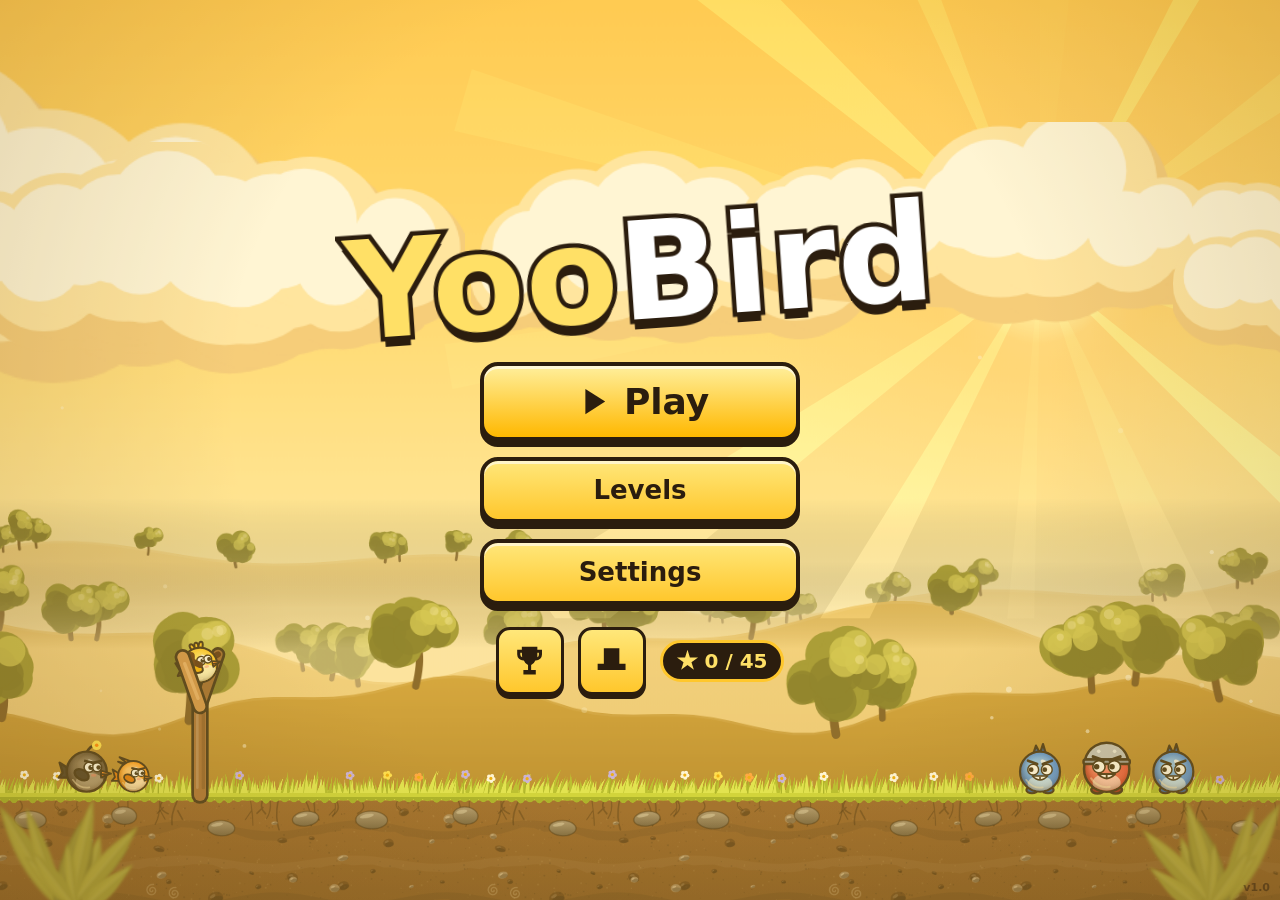
==== commit cabc8279: "Add files via upload" ====
--- a/YooBird-play.html
+++ b/YooBird-play.html
@@ -680,6 +680,7 @@
     normal: { r: 26, density: 0.0045 },
     speed:  { r: 23, density: 0.0040 },
     bomb:   { r: 30, density: 0.0050 },
+    split:  { r: 25, density: 0.0045 },   // Тройняшка: в полёте делится на троих
   };
 
   class Sim {
@@ -692,7 +693,7 @@
       this.engine = Engine.create({ enableSleeping: true, positionIterations: 10, velocityIterations: 8 });
       this.world = this.engine.world;
       this.blocks = []; this.enemies = []; this.statics = [];
-      this.bird = null; this.trail = []; this.toRemove = []; this.pendingBlasts = [];
+      this.bird = null; this.minis = []; this.trail = []; this.toRemove = []; this.pendingBlasts = [];
       this.score = 0; this.steps = 0; this.damageOn = false; this.quietSteps = 0; this.asleep = false;
       this.seed = 0x9E3779B9 ^ (def.id || 1);
 
@@ -876,6 +877,7 @@
         density: bd.density * (opts.power ? 2.4 : 1), friction: 0.6, restitution: 0.35, frictionAir: 0.004, label: 'bird',
       });
       b.sleepThreshold = -1;
+      b.collisionFilter.group = -1;   // птенцы не сталкиваются друг с другом (важно для Тройняшки)
       this.wakeAll();
       b.game = { kind: 'bird', type, r, t: 0, still: 0, hit: false, hitT: 0, used: false, fuse: 0,
         power: !!opts.power, launchAng: Math.atan2(vy, vx) };
@@ -901,8 +903,40 @@
         return true;
       }
       if (g.type === 'bomb') { this.explode(b); return true; }
+      if (g.type === 'split') {
+        if (g.hit) return false;
+        this.split(b); return true;
+      }
       return false;
     }
+
+    // Тройняшка: основной птенец уменьшается, рядом появляются ещё два, разлёт веером ±12°
+    split(b) {
+      const g = b.game; g.used = true;
+      const v = Body.getVelocity(b), sp = Math.hypot(v.x, v.y) || 1, a0 = Math.atan2(v.y, v.x);
+      const k = 0.72;
+      Body.scale(b, k, k); g.r = Math.round(g.r * k);
+      for (const da of [-0.21, 0.21]) {
+        const m = Bodies.circle(b.position.x, b.position.y, g.r, { density: BIRDS.split.density, friction: 0.6, restitution: 0.35, frictionAir: 0.004, label: 'bird' });
+        m.sleepThreshold = -1; m.collisionFilter.group = -1;
+        m.game = { kind: 'bird', type: 'split', r: g.r, t: g.t, still: 0, hit: false, hitT: 0, used: true, fuse: 0, mini: true, launchAng: a0 + da };
+        Composite.add(this.world, m);
+        Body.setVelocity(m, { x: Math.cos(a0 + da) * sp, y: Math.sin(a0 + da) * sp });
+        this.minis.push(m);
+      }
+      this.emit('split', { x: b.position.x, y: b.position.y, ang: a0 });
+    }
+
+    // Обновление одного летящего птенца; true — пора убрать
+    tickBird(b) {
+      const g = b.game; g.t++;
+      if (g.passV) { Body.setVelocity(b, g.passV); g.passV = null; }
+      g.still = Body.getSpeed(b) < 0.35 ? g.still + 1 : 0;
+      const out = b.position.x > C.W + 250 || b.position.x < -250 || b.position.y > C.H + 150;
+      g.out = out;
+      return g.still > 50 || g.t > 720 || out || (g.hit && g.t - g.hitT > 240);
+    }
+    flying() { return !!this.bird || this.minis.length > 0; }
 
     explode(bird) {
       const g = bird.game; g.used = true;
@@ -995,6 +1029,14 @@
           const out = b.position.x > C.W + 250 || b.position.x < -250 || b.position.y > C.H + 150;
           if (g.still > 50 || g.t > 720 || out || (g.hit && g.t - g.hitT > 240)) this.retireBird(out);
         }
+      }
+      if (this.minis.length) {
+        this.minis = this.minis.filter((m) => {
+          if (!this.tickBird(m)) return true;
+          Composite.remove(this.world, m);
+          if (!m.game.out) this.emit('birdDone', { x: m.position.x, y: m.position.y, type: 'split' });
+          return false;
+        });
       }
 
       // Сопротивление качению: враги и валуны не катятся по ровной земле бесконечно
@@ -1159,7 +1201,7 @@
     // ---------- 4. Очень сложно: две башни ----------
     {
       id: 4, nameKey: 'lvl4',
-      birds: ['normal', 'speed', 'bomb', 'normal', 'speed', 'normal'],
+      birds: ['normal', 'split', 'bomb', 'normal', 'speed'],
       stars: [0, 46000, 58000],
       theme: 'noon',
       statics: [],
@@ -1261,7 +1303,7 @@
     // ---------- 8. Стеклянный дворец ----------
     {
       id: 8, nameKey: 'lvl8',
-      birds: ['speed', 'normal', 'bomb', 'speed'],
+      birds: ['speed', 'split', 'bomb'],
       stars: [0, 42000, 54000],
       theme: 'sunset',
       statics: [{ x: 1880, y: 890, w: 70, h: 140 }],
@@ -1335,7 +1377,7 @@
     // ---------- 11. Небоскрёб ----------
     {
       id: 11, nameKey: 'lvl11',
-      birds: ['normal', 'speed', 'bomb', 'speed'],
+      birds: ['normal', 'split', 'bomb', 'speed'],
       stars: [0, 48000, 60000],
       theme: 'dusk',
       statics: [],
@@ -1412,7 +1454,7 @@
     // ---------- 14. Пороховой склад ----------
     {
       id: 14, nameKey: 'lvl14',
-      birds: ['normal', 'speed', 'bomb', 'speed'],
+      birds: ['split', 'speed', 'bomb'],
       stars: [0, 44000, 56000],
       theme: 'night',
       statics: [],
@@ -1492,7 +1534,7 @@
       ach_combo3: 'Комбо x3', ach_combo3_d: 'Сбей трёх чувачков одним птенцом',
       ach_combo5: 'Страйк!', ach_combo5_d: 'Сбей пятерых одним птенцом',
       ach_clean: 'Чистая победа', ach_clean_d: 'Пройди уровень 7 или выше без бустеров, ядерки и рекламы',
-      ach_king: 'Цареубийца', ach_king_d: 'Победи Короля чувачков',
+      ach_king: 'Король повержен', ach_king_d: 'Победи Короля чувачков',
       ach_final: 'Гроза королей', ach_final_d: 'Возьми Цитадель',
       ach_nuke: 'Красная кнопка', ach_nuke_d: 'Сбрось ядерку',
       ach_tnt10: 'Подрывник', ach_tnt10_d: 'Взорви 10 ящиков TNT',
@@ -1506,12 +1548,14 @@
       intro_speed: 'Шустрик', intro_speed_d: 'Нажми на экран, пока он летит, и он рванёт вперёд. Отлично пробивает дерево.',
       intro_bomb: 'Бомбик', intro_bomb_d: 'Нажми в полёте — взорвётся. Если не нажать, взорвётся сам после удара.',
       intro_tnt: 'Ящик TNT', intro_tnt_d: 'Взрывается от удара или если его опрокинуть. Соседние ящики взрываются по цепочке.',
+      intro_split: 'Тройняшка', intro_split_d: 'Нажми в полёте — разделится на троих птенцов. Отлично против стекла и врагов, стоящих врассыпную.',
+      hintSplit: 'Розовая Тройняшка: нажми в полёте — их станет трое!',
       intro_boulder: 'Валун', intro_boulder_d: 'Тяжёлый камень. Столкни его — покатится и раздавит всё на пути.',
       intro_boss: 'Король чувачков', intro_boss_d: 'Большой и очень крепкий. Одного птенца на него не хватит — бей бомбами и роняй на него камни.',
       vibration: 'Вибрация', reset: 'Сбросить прогресс', resetSure: 'Точно сбросить?', resetDone: 'Прогресс сброшен',
       statShots: 'Выстрелов', statLeft: 'Птенцов в запасе', statCombo: 'Лучшее комбо', needMore: 'До следующей звезды', enemiesLeft: 'Осталось чувачков',
       tips: 'Стекло ломается легче всего, камень — тяжелее всего.|Каждый птенец в запасе — это +10 000 очков.|Сломанный блок птенец пробивает насквозь и летит дальше.|Опрокинутый ящик TNT тоже взрывается.|Сбей несколько чувачков одним птенцом — получишь комбо-бонус.|Бустер «Прицел» показывает весь путь птенца до земли.|Бей по опорам: рухнувшая крыша сделает работу за тебя.|«Тряска» сильнее всего бьёт по стеклу.',
-      comicHit: 'БАМ!|ХРЯСЬ!|БАЦ!|ТРАХ!', comicBoom: 'БУМ!|БАБАХ!|БАХ!',
+      comicHit: 'БАМ!|БУХ!|БАЦ!|ШМЯК!', comicBoom: 'БУМ!|БАБАХ!|БАХ!',
       taunt1: 'Ха-ха!', taunt2: 'Мимо!', taunt3: 'Промазал!', taunt4: 'Не попал!',
       hintTnt: 'Ящики TNT взрываются от удара — и цепляют соседей!',
       hintBoulder: 'Толкни валун — пусть покатится!',
@@ -1552,7 +1596,7 @@
       ach_combo3: 'Combo x3', ach_combo3_d: 'Knock out three dudes with one chick',
       ach_combo5: 'Strike!', ach_combo5_d: 'Knock out five with one chick',
       ach_clean: 'Clean Win', ach_clean_d: 'Complete level 7 or later without boosters, nuke or ads',
-      ach_king: 'Kingslayer', ach_king_d: 'Defeat the Dude King',
+      ach_king: 'Down With the King', ach_king_d: 'Defeat the Dude King',
       ach_final: 'Terror of Kings', ach_final_d: 'Take the Citadel',
       ach_nuke: 'Red Button', ach_nuke_d: 'Drop the nuke',
       ach_tnt10: 'Demolition Man', ach_tnt10_d: 'Blow up 10 TNT crates',
@@ -1566,12 +1610,14 @@
       intro_speed: 'Zippy', intro_speed_d: 'Tap the screen while it flies and it dashes forward. Great against wood.',
       intro_bomb: 'Boomer', intro_bomb_d: 'Tap in flight to explode. If you don\'t, it blows up by itself after impact.',
       intro_tnt: 'TNT crate', intro_tnt_d: 'Explodes when hit or tipped over. Nearby crates go off in a chain.',
+      intro_split: 'Triplet', intro_split_d: 'Tap in flight to split into three chicks. Great against glass and scattered dudes.',
+      hintSplit: 'Pink Triplet: tap in flight and there will be three!',
       intro_boulder: 'Boulder', intro_boulder_d: 'A heavy rock. Push it and it rolls over everything in its way.',
       intro_boss: 'The Dude King', intro_boss_d: 'Big and very tough. One chick is not enough: use bombs and drop rocks on him.',
       vibration: 'Vibration', reset: 'Reset progress', resetSure: 'Really reset?', resetDone: 'Progress reset',
       statShots: 'Shots', statLeft: 'Chicks left', statCombo: 'Best combo', needMore: 'To the next star', enemiesLeft: 'Dudes left',
       tips: 'Glass breaks easiest, stone is the toughest.|Every spare chick is worth +10,000 points.|A chick smashes through a broken block and keeps flying.|A tipped-over TNT crate explodes too.|Knock out several dudes with one chick for a combo bonus.|The Aim booster shows the full flight path.|Hit the supports: a falling roof does the job for you.|Quake hits glass the hardest.',
-      comicHit: 'POW!|BAM!|WHAM!|CRASH!', comicBoom: 'BOOM!|KABOOM!|BANG!',
+      comicHit: 'POW!|BAM!|BONK!|BOING!', comicBoom: 'BOOM!|KABOOM!|BANG!',
       taunt1: 'Ha-ha!', taunt2: 'Missed!', taunt3: 'Nope!', taunt4: 'Too bad!',
       hintTnt: 'TNT crates blow up on impact — and set off their neighbours!',
       hintBoulder: 'Push the boulder and let it roll!',
@@ -1979,6 +2025,12 @@
       this._tone({ type: 'sawtooth', f: 300, f2: 1400, t, d: 0.22, vol: 0.08, lp: 2500 });
       this._tone({ type: 'sine', f: 2200, f2: 3400, t: t + 0.02, d: 0.08, vol: 0.14 });
     },
+    // Тройняшка разделяется: хлопок и три «чирика» разной высоты
+    split(t) {
+      this._noise({ t, a: 0.002, d: 0.08, vol: 0.22, filter: 'bandpass', freq: 1800, q: 1.5 });
+      this._tone({ type: 'sine', f: 700, f2: 1400, t, d: 0.07, vol: 0.18 });
+      [2100, 2600, 3100].forEach((f, i) => this._tone({ type: 'sine', f, f2: f * 1.25, t: t + 0.03 + i * 0.05, d: 0.06, vol: 0.12 }));
+    },
     explode(t) {
       this._noise({ t, a: 0.003, d: 0.12, vol: 0.7, filter: 'highpass', freq: 1500 });
       this._noise({ t, a: 0.005, d: 1.0, vol: 0.8, filter: 'lowpass', freq: 2400, freq2: 90, q: 0.7 });
@@ -2361,11 +2413,11 @@
     },
   };
   let theme = THEMES.noon;
-  function setTheme(name) { theme = THEMES[name] || THEMES.noon; }
+  function setTheme(name) { theme = THEMES[name] || THEMES.noon; themeName = THEMES[name] ? name : 'noon'; }
 
   // ---------- Фон ----------
   const clouds = [];
-  { const r = rng(42); for (let i = 0; i < 8; i++) clouds.push({ x: i * 300 + r() * 150 - 200, y: 70 + r() * 260, s: 0.55 + r() * 0.8, v: 5 + r() * 9 }); }
+  { const r = rng(42); for (let i = 0; i < 7; i++) clouds.push({ x: i * 560 + r() * 200 - 300, y: 70 + r() * 260, s: 1.7 + r() * 1.2, v: 4 + r() * 7 }); }
   const starsPos = [];
   { const r = rng(5); for (let i = 0; i < 70; i++) starsPos.push({ x: r() * 2600 - 340, y: r() * 420 - 150, s: 1 + r() * 2.2, p: r() * 6 }); }
 
@@ -2376,77 +2428,209 @@
     ctx.lineTo(x1 + 40, C.GROUND_Y + 5); ctx.closePath();
   }
 
-  function cloud(ctx, x, y, s) {
-    ctx.save(); ctx.translate(x, y); ctx.scale(s, s);
-    ctx.fillStyle = theme.cloud;
-    circle(ctx, 0, 0, 38); ctx.fill(); circle(ctx, 42, -14, 48); ctx.fill(); circle(ctx, 90, 0, 36); ctx.fill();
-    rr(ctx, -20, -2, 130, 38, 19); ctx.fill();
-    ctx.fillStyle = 'rgba(255,255,255,0.35)'; ctx.beginPath(); ctx.ellipse(36, -34, 30, 14, -0.2, 0, TAU); ctx.fill();
-    ctx.fillStyle = theme.cloudShade; ctx.beginPath(); ctx.ellipse(45, 30, 70, 9, 0, 0, TAU); ctx.fill();
-    ctx.restore();
+  // ================= Живописный фон =================
+  // Палитры «картинного» фона для каждого времени суток
+  const PAINT = {
+    noon: {
+      sky: ['#FFC24A', '#FFD978', '#FFEBB0', '#FFF6DA'],
+      hills: [['#F7D58A', '#EFC56E'], ['#E8B958', '#D29E3E'], ['#C99838', '#A87A26']],
+      tree: ['#8E8A2E', '#C9C252', '#6E6A22'], trunk: '#6B4A1E',
+      cloud: ['#FFFFFF', '#FFE9B8', '#F2C987'], haze: 'rgba(255,244,214,0.42)', rays: 'rgba(255,255,235,0.10)',
+    },
+    sunset: {
+      sky: ['#5B4A8E', '#B55C8C', '#F0844E', '#FFC066'],
+      hills: [['#C7768A', '#B0647C'], ['#94566A', '#7A4658'], ['#5E5A3A', '#46452A']],
+      tree: ['#3F4A2A', '#C9853E', '#2C3420'], trunk: '#3A2414',
+      cloud: ['#FFD3A0', '#F59A7A', '#B0628E'], haze: 'rgba(255,170,130,0.30)', rays: 'rgba(255,220,160,0.13)',
+    },
+    dusk: {
+      sky: ['#2C2A68', '#6E4A8E', '#D0708A', '#FFB060'],
+      hills: [['#8E5E8E', '#7A4E7C'], ['#634A78', '#533E66'], ['#3E3A55', '#2E2C44']],
+      tree: ['#2E2C46', '#A86E86', '#1E1E32'], trunk: '#241A26',
+      cloud: ['#FFC2B0', '#C77A9E', '#6E4E8E'], haze: 'rgba(240,150,170,0.22)', rays: null,
+    },
+    night: {
+      sky: ['#0A0F2C', '#18214F', '#2E377A', '#4A4E92'],
+      hills: [['#33407E', '#2A346C'], ['#242C62', '#1C2352'], ['#171C46', '#10143A']],
+      tree: ['#10163A', '#4E62A8', '#0A0E2A'], trunk: '#0E1230',
+      cloud: ['#AAB4E6', '#6E78B8', '#3A4382'], haze: 'rgba(110,130,220,0.16)', rays: null,
+    },
+  };
+  let themeName = 'noon';
+
+  // Задник рисуется один раз на время суток: мир от x −700 до 2620, от y −320 до 990
+  const BG = { X0: -700, Y0: -320, W: 3320, H: 1310 };
+  const bgCache = new Map();
+
+  function paintTree(c, x, y, s, P, sunX, r) {
+    const dir = sunX > x ? 1 : -1, H = s * (1.05 + r() * 0.35);
+    // ствол с лёгким изгибом
+    c.strokeStyle = P.trunk; c.lineCap = 'round'; c.lineWidth = s * 0.17;
+    c.beginPath(); c.moveTo(x, y); c.quadraticCurveTo(x + (r() - 0.5) * s * 0.3, y - H * 0.4, x + (r() - 0.5) * s * 0.2, y - H * 0.62); c.stroke();
+    // крона: случайные «облачка» листвы
+    const cx = x, cy = y - H * 0.95, n = 9 + Math.floor(r() * 4), blobs = [];
+    for (let i = 0; i < n; i++) {
+      const a = r() * TAU, d = s * (0.2 + r() * 0.42);
+      blobs.push([cx + Math.cos(a) * d * 1.2, cy + Math.sin(a) * d * 0.75, s * (0.34 + r() * 0.22)]);
+    }
+    blobs.push([cx, cy, s * 0.55]);
+    c.fillStyle = P.tree[0];
+    for (const [bx, by, br] of blobs) { c.beginPath(); c.arc(bx, by, br, 0, TAU); c.fill(); }
+    // тень на нижней и дальней от солнца стороне
+    c.fillStyle = P.tree[2]; c.globalAlpha = 0.85;
+    for (const [bx, by, br] of blobs) if (by > cy - s * 0.05 || (bx - cx) * dir < -s * 0.15) { c.beginPath(); c.arc(bx - dir * br * 0.2, by + br * 0.3, br * 0.75, 0, TAU); c.fill(); }
+    // освещённая сторона и блики
+    c.fillStyle = P.tree[1]; c.globalAlpha = 0.8;
+    for (const [bx, by, br] of blobs) if ((bx - cx) * dir > -s * 0.1 && by < cy + s * 0.15) { c.beginPath(); c.arc(bx + dir * br * 0.3, by - br * 0.3, br * 0.55, 0, TAU); c.fill(); }
+    c.globalAlpha = 0.35; c.fillStyle = '#FFF4C8';
+    for (const [bx, by, br] of blobs) if ((bx - cx) * dir > s * 0.05 && by < cy) { c.beginPath(); c.arc(bx + dir * br * 0.45, by - br * 0.45, br * 0.22, 0, TAU); c.fill(); }
+    c.globalAlpha = 1; c.lineCap = 'butt';
   }
 
+  function buildBackdrop(name, sc) {
+    const key = name + '|' + sc;
+    if (bgCache.has(key)) return bgCache.get(key);
+    if (typeof document === 'undefined') return null;
+    for (const k of bgCache.keys()) if (k.split('|')[1] !== String(sc)) bgCache.delete(k);
+    const T = THEMES[name] || THEMES.noon, P = PAINT[name] || PAINT.noon, S = T.sun;
+    const cv = document.createElement('canvas'); cv.width = Math.round(BG.W * sc); cv.height = Math.round(BG.H * sc);
+    const c = cv.getContext('2d');
+    c.scale(sc, sc); c.translate(-BG.X0, -BG.Y0);
+    const x0 = BG.X0, x1 = BG.X0 + BG.W, r = rng(77 + name.length);
+
+    // небо
+    const g = c.createLinearGradient(0, BG.Y0, 0, 900);
+    g.addColorStop(0, P.sky[0]); g.addColorStop(0.42, P.sky[1]); g.addColorStop(0.75, P.sky[2]); g.addColorStop(1, P.sky[3]);
+    c.fillStyle = g; c.fillRect(x0, BG.Y0, BG.W, BG.H);
+
+    // огромное мягкое свечение вокруг солнца/луны
+    const glow = c.createRadialGradient(S.x, S.y, S.r * 0.5, S.x, S.y, S.r * 7);
+    glow.addColorStop(0, S.moon ? 'rgba(255,240,190,0.35)' : 'rgba(255,240,190,0.7)'); glow.addColorStop(0.35, S.moon ? 'rgba(160,170,255,0.12)' : 'rgba(255,190,110,0.25)'); glow.addColorStop(1, 'rgba(255,200,120,0)');
+    c.fillStyle = glow; c.fillRect(x0, BG.Y0, BG.W, BG.H);
+    const sg = c.createRadialGradient(S.x, S.y, S.r * 0.2, S.x, S.y, S.r * 1.9);
+    sg.addColorStop(0, S.core); sg.addColorStop(0.5, S.glow); sg.addColorStop(1, 'rgba(255,240,180,0)');
+    c.fillStyle = sg; c.beginPath(); c.arc(S.x, S.y, S.r * 1.9, 0, TAU); c.fill();
+    c.fillStyle = S.core; c.beginPath(); c.arc(S.x, S.y, S.r, 0, TAU); c.fill();
+    if (S.moon) {
+      c.fillStyle = 'rgba(214,180,96,0.38)';
+      [[-22, -16, 15], [24, 8, 11], [-6, 30, 8], [14, -34, 6]].forEach(([dx, dy, rr2]) => { c.beginPath(); c.arc(S.x + dx, S.y + dy, rr2, 0, TAU); c.fill(); });
+    }
+
+    // холмы: три слоя с дымкой между ними, на каждом — деревья
+    const layers = [
+      { base: 640, amp: 46, f: 0.0032, ph: 0.6, a2: 22, f2: 0.009, trees: 20, ts: [20, 30], group: 3 },
+      { base: 735, amp: 44, f: 0.0045, ph: 2.0, a2: 18, f2: 0.012, trees: 13, ts: [34, 50], group: 3 },
+      { base: 830, amp: 34, f: 0.0062, ph: 3.9, a2: 12, f2: 0.018, trees: 8, ts: [58, 84], group: 2 },
+    ];
+    layers.forEach((L, li) => {
+      const hc = P.hills[li];
+      const hg = c.createLinearGradient(0, L.base - L.amp - L.a2, 0, 980);
+      hg.addColorStop(0, hc[0]); hg.addColorStop(1, hc[1]);
+      c.fillStyle = hg; c.beginPath(); c.moveTo(x0, 990);
+      for (let x = x0; x <= x1 + 30; x += 30) c.lineTo(x, hillY(x, L.base, L.amp, L.f, L.ph, L.a2, L.f2));
+      c.lineTo(x1 + 30, 990); c.closePath(); c.fill();
+      // светлая кромка гребня со стороны солнца
+      c.strokeStyle = 'rgba(255,235,190,' + (0.18 - li * 0.04) + ')'; c.lineWidth = 3; c.beginPath();
+      for (let x = x0; x <= x1 + 30; x += 30) { const y = hillY(x, L.base, L.amp, L.f, L.ph, L.a2, L.f2); x === x0 ? c.moveTo(x, y + 2) : c.lineTo(x, y + 2); }
+      c.stroke();
+      // деревья группами (рощицы)
+      // рощицы: деревья разного размера, задние ниже передних
+      for (let i = 0; i < L.trees; i++) {
+        const cx = x0 + ((i + r() * 0.8) / L.trees) * BG.W, n = 1 + Math.floor(r() * L.group);
+        const grove = [];
+        for (let k = 0; k < n; k++) grove.push({ x: cx + (k - (n - 1) / 2) * L.ts[0] * (0.9 + r() * 0.5), s: L.ts[0] + r() * (L.ts[1] - L.ts[0]) });
+        grove.sort((a, b) => a.s - b.s);
+        for (const tr of grove) paintTree(c, tr.x, hillY(tr.x, L.base, L.amp, L.f, L.ph, L.a2, L.f2) + 8, tr.s, P, S.x, r);
+      }
+      // дымка: чем дальше слой, тем больше он «тонет» в воздухе
+      if (li < 2) {
+        const hz = c.createLinearGradient(0, L.base - 120, 0, 990);
+        hz.addColorStop(0, 'rgba(0,0,0,0)'); hz.addColorStop(0.35, P.haze); hz.addColorStop(1, P.haze);
+        c.fillStyle = hz; c.fillRect(x0, L.base - 120, BG.W, 990 - L.base + 120);
+      }
+    });
+    bgCache.set(key, cv);
+    return cv;
+  }
+
+  // Облака: заранее нарисованные объёмные спрайты
+  const cloudSprites = new Map();
+  function cloudSet(name) {
+    if (cloudSprites.has(name)) return cloudSprites.get(name);
+    if (typeof document === 'undefined') return null;
+    const P = PAINT[name] || PAINT.noon, set = [], r = rng(500 + name.length);
+    for (let n = 0; n < 6; n++) {
+      const W = 300 + r() * 220, H = 150 + r() * 50, cv = document.createElement('canvas');
+      cv.width = W; cv.height = H; const c = cv.getContext('2d');
+      const puffs = [];
+      const cnt = 9 + Math.floor(r() * 6);
+      for (let i = 0; i < cnt; i++) {
+        const t = i / (cnt - 1), px = W * (0.12 + 0.76 * t) + (r() - 0.5) * 20;
+        const rad = (H * 0.3 + r() * H * 0.18) * (1 - Math.abs(t - 0.5) * 0.85);
+        puffs.push([px, H * 0.72 - rad * (0.55 + r() * 0.5), rad]);
+      }
+      // плоское тёмное «дно»
+      c.fillStyle = P.cloud[2]; c.beginPath(); c.ellipse(W / 2, H * 0.74, W * 0.42, H * 0.12, 0, 0, TAU); c.fill();
+      for (const [x, y, rad] of puffs) { c.fillStyle = P.cloud[2]; c.beginPath(); c.arc(x, y + rad * 0.12, rad, 0, TAU); c.fill(); }
+      for (const [x, y, rad] of puffs) { c.fillStyle = P.cloud[1]; c.beginPath(); c.arc(x - rad * 0.05, y - rad * 0.06, rad * 0.9, 0, TAU); c.fill(); }
+      for (const [x, y, rad] of puffs) { c.fillStyle = P.cloud[0]; c.beginPath(); c.arc(x - rad * 0.12, y - rad * 0.2, rad * 0.62, 0, TAU); c.fill(); }
+      set.push({ cv, W, H });
+    }
+    cloudSprites.set(name, set);
+    return set;
+  }
+
+  let bgScale = 0.7;
+  function setBgScale(px) { bgScale = Math.max(0.45, Math.min(0.9, Math.round(px * 4) / 4)); }
+
   function background(ctx, v, t) {
-    const { x0, x1, y0, y1 } = v, T = theme;
-    const sky = ctx.createLinearGradient(0, y0, 0, C.GROUND_Y);
-    sky.addColorStop(0, T.sky[0]); sky.addColorStop(0.55, T.sky[1]); sky.addColorStop(1, T.sky[2]);
-    ctx.fillStyle = sky; ctx.fillRect(x0, y0, x1 - x0, C.GROUND_Y - y0 + 2);
-
+    const { x0, x1, y0, y1 } = v, T = theme, P = PAINT[themeName] || PAINT.noon, S = T.sun;
+    const bd = buildBackdrop(themeName, bgScale);
+    if (bd) ctx.drawImage(bd, BG.X0, BG.Y0, BG.W, BG.H);
+    if (y0 < BG.Y0) { ctx.fillStyle = P.sky[0]; ctx.fillRect(x0, y0, x1 - x0, BG.Y0 - y0 + 1); }
+
+    // звёзды мерцают (только в небе, выше холмов)
     if (T.stars) {
       for (const s of starsPos) {
-        if (s.x < x0 || s.x > x1) continue;
-        ctx.globalAlpha = 0.35 + 0.55 * (0.5 + 0.5 * Math.sin(t * 2 + s.p));
+        if (s.x < x0 || s.x > x1 || s.y > 420) continue;
+        ctx.globalAlpha = 0.3 + 0.6 * (0.5 + 0.5 * Math.sin(t * 2 + s.p));
         ctx.fillStyle = '#FFF6D8'; star(ctx, s.x, s.y, s.s * 2.2); ctx.fill();
       }
       ctx.globalAlpha = 1;
     }
-
-    // Солнце
-    const S = T.sun;
-    if (S.rays) {
-      ctx.save(); ctx.translate(S.x, S.y); ctx.rotate(t * 0.08);
-      ctx.fillStyle = S.rays;
-      for (let i = 0; i < 12; i++) { ctx.rotate(TAU / 12); ctx.beginPath(); ctx.moveTo(0, 0); ctx.lineTo(-40, -440); ctx.lineTo(40, -440); ctx.closePath(); ctx.fill(); }
-      ctx.restore();
-    }
-    const sg = ctx.createRadialGradient(S.x, S.y, S.r * 0.2, S.x, S.y, S.r * 2.1);
-    sg.addColorStop(0, S.core); sg.addColorStop(0.45, S.glow); sg.addColorStop(1, 'rgba(255,240,180,0)');
-    ctx.fillStyle = sg; circle(ctx, S.x, S.y, S.r * 2.1); ctx.fill();
-    ctx.fillStyle = S.core; circle(ctx, S.x, S.y, S.r); ctx.fill();
-    if (S.moon) {
-      ctx.fillStyle = 'rgba(214,180,96,0.38)';
-      circle(ctx, S.x - 22, S.y - 16, 15); ctx.fill(); circle(ctx, S.x + 24, S.y + 8, 11); ctx.fill();
-      circle(ctx, S.x - 6, S.y + 30, 8); ctx.fill(); circle(ctx, S.x + 14, S.y - 34, 6); ctx.fill();
-    }
-    // Стая птиц вдалеке
+    // лучи солнца: медленно поворачиваются и «дышат»
+    if (P.rays) {
+      ctx.save(); ctx.beginPath(); ctx.rect(x0, y0, x1 - x0, 700 - y0); ctx.clip();
+      ctx.translate(S.x, S.y); ctx.rotate(t * 0.035);
+      ctx.globalCompositeOperation = 'lighter';
+      for (let i = 0; i < 14; i++) {
+        ctx.rotate(TAU / 14);
+        const a = 0.55 + 0.45 * Math.sin(t * 0.9 + i * 1.7);
+        ctx.globalAlpha = a; ctx.fillStyle = P.rays;
+        ctx.beginPath(); ctx.moveTo(0, 0); ctx.lineTo(-34 - (i % 3) * 14, -900); ctx.lineTo(34 + (i % 3) * 14, -900); ctx.closePath(); ctx.fill();
+      }
+      ctx.restore(); ctx.globalAlpha = 1; ctx.globalCompositeOperation = 'source-over';
+    }
+    // облака плывут
+    const set = cloudSet(themeName);
+    if (set) {
+      const span = (x1 - x0) + 900;
+      clouds.forEach((cl, i) => {
+        const sp = set[i % set.length], w = sp.W * cl.s, h = sp.H * cl.s;
+        const cx = x0 - 450 + ((((cl.x + t * cl.v) - (x0 - 450)) % span) + span) % span;
+        ctx.drawImage(sp.cv, cx - w / 2, cl.y - h * 0.6, w, h);
+      });
+    }
+    // стая птиц
     if (T.flock) {
       const fw = (x1 - x0) + 500, fx = x0 - 250 + ((t * 38) % fw), fy = 250 + Math.sin(t * 0.4) * 24;
-      ctx.strokeStyle = 'rgba(90,50,10,0.5)'; ctx.lineWidth = 3; ctx.lineCap = 'round';
+      ctx.strokeStyle = 'rgba(70,35,10,0.5)'; ctx.lineWidth = 3; ctx.lineCap = 'round';
       for (let i = 0; i < 5; i++) {
         const bx = fx - Math.abs(i - 2) * 34 - (i % 2) * 6, by = fy + (i - 2) * 20, w = Math.sin(t * 7 + i) * 7;
         ctx.beginPath(); ctx.moveTo(bx - 11, by - 4 + w); ctx.quadraticCurveTo(bx - 4, by - 7, bx, by); ctx.quadraticCurveTo(bx + 4, by - 7, bx + 11, by - 4 + w); ctx.stroke();
       }
       ctx.lineCap = 'butt';
     }
-
-    // Облака
-    const span = (x1 - x0) + 400;
-    for (const c of clouds) {
-      const cx = x0 - 200 + ((((c.x + t * c.v) - (x0 - 200)) % span) + span) % span;
-      cloud(ctx, cx, c.y, c.s);
-    }
-
-    // Холмы (дальний слой с деревцами) и дымка у горизонта
-    ctx.fillStyle = T.hills[0]; hillPath(ctx, x0, x1, 700, 50, 0.0035, 0.5, 25, 0.009); ctx.fill();
-    ctx.fillStyle = T.haze; ctx.fillRect(x0, 640, x1 - x0, 320);
-    ctx.fillStyle = T.hills[1]; hillPath(ctx, x0, x1, 800, 40, 0.005, 2.1, 18, 0.013); ctx.fill();
-    ctx.fillStyle = T.trees;
-    for (let x = Math.floor(x0 / 170) * 170 + 60; x < x1; x += 170) {
-      const y = hillY(x, 800, 40, 0.005, 2.1, 18, 0.013), k = 0.8 + ((x * 7) % 5) / 10;
-      ctx.fillRect(x - 3, y - 6, 6, 18);
-      circle(ctx, x, y - 16 * k, 15 * k); ctx.fill(); circle(ctx, x - 10 * k, y - 8 * k, 11 * k); ctx.fill(); circle(ctx, x + 10 * k, y - 8 * k, 11 * k); ctx.fill();
-    }
-    ctx.fillStyle = T.hills[2]; hillPath(ctx, x0, x1, 880, 26, 0.007, 4.0, 10, 0.02); ctx.fill();
 
     // Земля
     now = t;
@@ -2507,6 +2691,19 @@
         c.restore();
       });
     }
+    // крупные камни, наполовину ушедшие в землю
+    for (let i = 0; i < 4; i++) {
+      const x = 40 + i * 128 + r() * 60, y = 34 + r() * 26, rx = 16 + r() * 12, ry = rx * (0.55 + r() * 0.15);
+      wrap(() => {
+        c.save(); c.translate(x, y);
+        const sg = c.createLinearGradient(0, -ry, 0, ry);
+        sg.addColorStop(0, mix('#A39A8C', T.ground[0], 0.25)); sg.addColorStop(1, mix('#5E554A', T.ground[1], 0.3));
+        c.fillStyle = sg; c.beginPath(); c.ellipse(0, 0, rx, ry, (r() - 0.5) * 0.3, 0, TAU); c.fill();
+        c.strokeStyle = 'rgba(30,15,0,0.45)'; c.lineWidth = 2; c.stroke();
+        c.fillStyle = 'rgba(255,245,220,0.35)'; c.beginPath(); c.ellipse(-rx * 0.3, -ry * 0.45, rx * 0.45, ry * 0.22, -0.2, 0, TAU); c.fill();
+        c.restore();
+      });
+    }
     // редкие ракушки-завитки и косточки — детали, которые замечаешь не сразу
     for (let i = 0; i < 3; i++) {
       const x = 60 + r() * (TILE_W - 120), y = 120 + r() * 170;
@@ -2542,7 +2739,7 @@
   // Травинки рисуются заранее: 12 кадров плитки шириной 480 с разным наклоном от ветра.
   // В каждом кадре полоса травы собирается из узких кусков нужного наклона — это в разы дешевле,
   // чем рисовать сотни травинок заново, а ветер по-прежнему бежит волной вдоль земли.
-  const GT = 480, GUP = 40, GDN = 28, GH = GUP + GDN, GSC = 1.5, GN = 12, WMIN = -0.06, WMAX = 0.58, CHUNK = 16;
+  const GT = 480, GUP = 50, GDN = 28, GH = GUP + GDN, GSC = 1.5, GN = 12, WMIN = -0.06, WMAX = 0.58, CHUNK = 16;
   const grassCache = new Map();
   function drawBlades(c, y, lean0, x0, x1, wrapW) {
     const G = theme.grass, hx = (x) => (wrapW ? ((x % wrapW) + wrapW) % wrapW : x);
@@ -2563,7 +2760,7 @@
         const k = hx(x), h1 = hash(k + layer * 7.7), h2 = hash(k * 1.9 + 3.3 + layer);
         if (layer === 1 && h1 < 0.25) continue;
         const bx = x + (h2 - 0.5) * 4;
-        const H = (layer === 0 ? 11 : 8) + h1 * 10 + (h2 > 0.93 ? 9 : 0);
+        const H = (layer === 0 ? 15 : 11) + h1 * 13 + (h2 > 0.9 ? 11 : 0);
         const w = 2.2 + h2 * 2.2;
         const lean = (h1 - 0.5) * 0.5 + lean0 * (0.7 + h1 * 0.6) * (layer ? 1 : 0.85);
         const tx = bx + Math.sin(lean) * H, ty = y + 1 - Math.cos(lean) * H;
@@ -2612,12 +2809,12 @@
     }
     if (!flowers) return;
     // цветы рисуются вживую — их мало, и они качаются вместе с травой
-    const cols = ['#FFFFFF', '#FF8FB1', '#FFE14D', '#FF9A3C', '#B9A6FF'];
+    const cols = ['#FFFFFF', '#FFFFFF', '#FFE14D', '#FF8FB1', '#FF9A3C', '#B9A6FF'];
     ctx.lineCap = 'round';
-    for (let x = Math.floor(x0 / 90) * 90; x < x1; x += 90) {
+    for (let x = Math.floor(x0 / 55) * 55; x < x1; x += 55) {
       const h = hash(x * 0.71);
-      if (h < 0.45) continue;
-      const fx0 = x + h * 60, stem = 12 + h * 10, lean = wind(fx0, t) * 0.9;
+      if (h < 0.3) continue;
+      const fx0 = x + h * 40, stem = 14 + h * 14, lean = wind(fx0, t) * 0.9;
       const fx = fx0 + Math.sin(lean) * stem, fy = y - Math.cos(lean) * stem;
       ctx.strokeStyle = G[1]; ctx.lineWidth = 2;
       ctx.beginPath(); ctx.moveTo(fx0, y + 2); ctx.quadraticCurveTo(fx0, y - stem * 0.5, fx, fy); ctx.stroke();
@@ -2626,6 +2823,42 @@
       ctx.fillStyle = '#E8A300'; circle(ctx, fx, fy, 2.4); ctx.fill();
     }
     ctx.lineCap = 'butt';
+  }
+
+  // ---------- Передний план: крупные листья по нижним углам, слегка размытые и качающиеся ----------
+  const leafSprites = new Map();
+  function leafSprite(name) {
+    if (leafSprites.has(name)) return leafSprites.get(name);
+    if (typeof document === 'undefined') return null;
+    const P = PAINT[name] || PAINT.noon, cv = document.createElement('canvas'), W = 340, H = 240;
+    cv.width = W; cv.height = H; const c = cv.getContext('2d'), r = rng(9 + name.length);
+    try { c.filter = 'blur(2.5px)'; } catch (e) {}
+    const leaf = (x, y, len, w, a, dark) => {
+      c.save(); c.translate(x, y); c.rotate(a);
+      c.fillStyle = dark ? P.tree[2] : P.tree[0];
+      c.beginPath(); c.moveTo(0, 0); c.quadraticCurveTo(w, -len * 0.45, 0, -len); c.quadraticCurveTo(-w, -len * 0.45, 0, 0); c.fill();
+      c.strokeStyle = 'rgba(255,255,220,0.18)'; c.lineWidth = 2; c.beginPath(); c.moveTo(0, -4); c.lineTo(0, -len * 0.9); c.stroke();
+      c.fillStyle = P.tree[1]; c.globalAlpha = 0.25; c.beginPath(); c.moveTo(0, -len * 0.1); c.quadraticCurveTo(w * 0.8, -len * 0.45, 0, -len * 0.95); c.fill(); c.globalAlpha = 1;
+      c.restore();
+    };
+    for (let i = 0; i < 9; i++) leaf(W * 0.5 + (r() - 0.5) * 70, H + 10, 130 + r() * 90, 26 + r() * 18, (r() - 0.5) * 1.9, i % 3 === 0);
+    for (let i = 0; i < 5; i++) leaf(W * 0.5 + (r() - 0.5) * 90, H + 10, 80 + r() * 50, 20 + r() * 10, (r() - 0.5) * 2.3, false);
+    leafSprites.set(name, cv);
+    return cv;
+  }
+  function foreground(ctx, v, t) {
+    const sp = leafSprite(themeName);
+    if (!sp) return;
+    const bottom = v.y1, h = Math.min(210, bottom - C.GROUND_Y + 70);
+    if (h < 70) return;
+    const w = h * (340 / 240);
+    for (const [x, flip, ph] of [[v.x0 + w * 0.32, -1, 0], [v.x1 - w * 0.3, 1, 1.7]]) {
+      ctx.save(); ctx.translate(x, bottom + 6);
+      ctx.rotate((Math.sin(t * 1.1 + ph) * 0.035 + wind(x, t) * 0.06) * flip);
+      ctx.scale(flip, 1);
+      ctx.drawImage(sp, -w / 2, -h, w, h);
+      ctx.restore();
+    }
   }
 
   // «Живой воздух»: пыльца днём, листья на закате, светлячки в сумерках и ночью
@@ -2954,6 +3187,7 @@
     normal: { a: '#FFE95C', b: '#FFC21A', belly: '#FFF6C2', wing: '#F2AE00' },
     speed:  { a: '#FFC067', b: '#FF8A00', belly: '#FFE3B8', wing: '#E06F00' },
     bomb:   { a: '#7A6650', b: '#46372A', belly: '#9C8A73', wing: '#33271D' },
+    split:  { a: '#FFC4DC', b: '#FF6FA8', belly: '#FFE6F0', wing: '#E85590' },
   };
 
   function chick(ctx, x, y, r, ang, type, o = {}) {
@@ -2967,8 +3201,8 @@
     ctx.beginPath(); ctx.moveTo(-r * 0.8, -r * 0.1); ctx.lineTo(-r * 1.35, -r * 0.45); ctx.lineTo(-r * 1.2, r * 0.05); ctx.lineTo(-r * 1.4, r * 0.3); ctx.lineTo(-r * 0.8, r * 0.3); ctx.closePath(); ctx.fill(); ctx.stroke();
 
     // хохолок
-    if (type === 'normal') {
-      ctx.fillStyle = c.b;
+    if (type === 'normal' || type === 'split') {
+      ctx.fillStyle = type === 'split' ? '#FFD21F' : c.b;
       for (let i = 0; i < 3; i++) { ctx.beginPath(); ctx.ellipse(-r * 0.15 + i * r * 0.22, -r * 1.02, r * 0.12, r * 0.28, -0.4 + i * 0.4, 0, TAU); ctx.fill(); ctx.stroke(); }
     } else if (type === 'speed') {
       ctx.fillStyle = c.b;
@@ -3008,7 +3242,7 @@
       ctx.fillStyle = '#fff'; circle(ctx, ex1 + er * 0.5, ey - er * 0.2, er * 0.16); ctx.fill();
     }
     // брови у особых птенцов
-    if (type !== 'normal') {
+    if (type === 'speed' || type === 'bomb') {
       ctx.lineWidth = r * 0.12; ctx.beginPath();
       ctx.moveTo(ex1 - er, ey - er * 1.3); ctx.lineTo(ex1 + er, ey - er * 0.9);
       ctx.moveTo(ex2 - er * 0.8, ey - er * 0.9); ctx.lineTo(ex2 + er, ey - er * 1.3); ctx.stroke();
@@ -3403,7 +3637,7 @@
   }
 
   root.YB = Object.assign(root.YB || {}, {
-    Render: { setDetail, groundFx, setSkin, ambient, decals, bubble, blockSides, background, statics, block, setTheme, surfaceY, chick, dude, slingBack, slingFront, dots, particles, star, rr, aura, nukeTarget, nukeBomb, trefoil, MAT_COLORS, CHICK, OUT },
+    Render: { foreground, setBgScale, setDetail, groundFx, setSkin, ambient, decals, bubble, blockSides, background, statics, block, setTheme, surfaceY, chick, dude, slingBack, slingFront, dots, particles, star, rr, aura, nukeTarget, nukeBomb, trefoil, MAT_COLORS, CHICK, OUT },
   });
 })(window);
 
@@ -3460,6 +3694,7 @@
       const s = Math.min(cw / C.W, ch / FH);
       const ox = (cw - C.W * s) / 2, oy = (ch - FH * s) * 0.85 - FY0 * s; // лишнее место по высоте — в основном небу
       this.view = { s, ox, oy, x0: -ox / s, x1: (cw - ox) / s, y0: -oy / s, y1: (ch - oy) / s };
+      R.setBgScale(s);
       const portrait = h > w * 1.05 && root.matchMedia && root.matchMedia('(pointer: coarse)').matches;
       if (portrait) this.extPause.add('rotate'); else this.extPause.delete('rotate');
     },
@@ -3516,6 +3751,7 @@
       A.play('hop', { x: SX });
       if (this.ready === 'speed') this.showHint('hintSpeed');
       if (this.ready === 'bomb') this.showHint('hintBomb');
+      if (this.ready === 'split') this.showHint('hintSplit');
     },
 
     addExtraBird() {
@@ -3643,7 +3879,7 @@
     flow(dt) {
       const sim = this.sim;
       if (this.phase === 'hop') { this.hopT += dt / 0.45; if (this.hopT >= 1) { this.hopT = 1; this.phase = 'ready'; this.ui.refreshBoosters(); } }
-      if (this.phase === 'flying' && !sim.bird) { this.phase = 'idle'; this.nextT = 0.35; this.maybeTaunt(); }
+      if (this.phase === 'flying' && !sim.flying()) { this.phase = 'idle'; this.nextT = 0.35; this.maybeTaunt(); }
 
       if (!this.ending && sim.enemiesAlive() === 0) {
         this.ending = true; this.endT = 0;
@@ -3787,6 +4023,12 @@
           if (d.v > 0.7 && G.comicT <= 0) { G.comicT = 1.2; G.comic(d.x, d.y - 50, 'comicHit'); }
           if (d.v > 0.3) for (let i = 0; i < 3; i++) G.part({ kind: 'feather', x: d.x, y: d.y, vx: rand(-120, 120), vy: rand(-200, -40), g: 120, s: rand(6, 10), color: R.CHICK[d.type].b, life: 1.2, vr: rand(-4, 4) });
         },
+        split(d) {
+          A.play('split', { x: d.x });
+          G.part({ kind: 'glow', x: d.x, y: d.y, vx: 0, vy: 0, g: 0, s: 70, color: 'rgba(255,200,230,0.9)', life: 0.25, vr: 0 });
+          for (let i = 0; i < 10; i++) G.part({ kind: 'feather', x: d.x, y: d.y, vx: rand(-140, 140), vy: rand(-140, 60), g: 120, s: rand(6, 10), color: R.CHICK.split.b, life: 1.1, vr: rand(-4, 4) });
+          for (let i = 0; i < 6; i++) G.part({ kind: 'spark', x: d.x, y: d.y, vx: rand(-200, 200), vy: rand(-200, 200), g: 300, s: rand(6, 10), color: '#FFE14D', life: 0.5 });
+        },
         boost(d) {
           A.play('boost', { x: d.x });
           for (let i = 0; i < 10; i++) G.part({ kind: 'puff', x: d.x - Math.cos(d.ang) * i * 8, y: d.y - Math.sin(d.ang) * i * 8, vx: rand(-30, 30), vy: rand(-30, 30), g: 0, s: rand(8, 14), color: 'rgba(255,200,90,0.7)', life: 0.5 });
@@ -3943,7 +4185,7 @@
       if (this.state === 'menu' || !this.sim) { this.drawMenuScene(ctx, t); this.vignette(); return; }
       const sim = this.sim;
       // тени и подпалины: на земле — до холмов (холмы их перекрывают), на холмах — после
-      const casters = sim.bird ? [...sim.blocks, ...sim.enemies, sim.bird] : [...sim.blocks, ...sim.enemies];
+      const casters = [...sim.blocks, ...sim.enemies, ...sim.minis]; if (sim.bird) casters.push(sim.bird);
       R.groundFx(ctx, casters, this.decals, sim.statics, true);
       R.statics(ctx, sim.statics);
       R.groundFx(ctx, casters, this.decals, sim.statics, false);
@@ -4010,6 +4252,10 @@
         if (g.power) R.aura(ctx, fb.position.x, fb.position.y, g.r, t);
         R.chick(ctx, fb.position.x, fb.position.y, g.r, ang, g.type, { time: t, squash: this.birdSquash, flap: !g.hit });
       }
+      for (const m of sim.minis) {
+        const g = m.game, ang = g.hit ? m.angle + g.launchAng : Math.atan2(m.velocity.y, m.velocity.x);
+        R.chick(ctx, m.position.x, m.position.y, g.r, ang, 'split', { time: t + g.launchAng, flap: !g.hit });
+      }
 
       // Прицел
       if (this.drag && Math.hypot(this.drag.dx, this.drag.dy) >= 25) {
@@ -4030,6 +4276,7 @@
       }
       if (!this.lowFx) R.ambient(ctx, v, t);
       R.particles(ctx, this.parts);
+      R.foreground(ctx, v, t);
       this.drawNuke(ctx, t);
 
       // Подсказка-рука на первом уровне
@@ -4093,6 +4340,7 @@
       R.dude(ctx, 1760, C.GROUND_Y - 30 - bob(2.7), 30, 0, 'blue', { look: Math.PI, time: t });
       R.ambient(ctx, this.view, t);
       R.particles(ctx, this.parts);
+      R.foreground(ctx, this.view, t);
     },
   };
 
@@ -4121,6 +4369,7 @@
   const INTROS = [
     { key: 'speed', has: (d) => d.birds.includes('speed'), draw: (c) => R.chick(c, 0, 4, 52, -0.2, 'speed', { time: 0 }) },
     { key: 'bomb', has: (d) => d.birds.includes('bomb'), draw: (c) => R.chick(c, 0, 10, 56, 0, 'bomb', { time: 0.02 }) },
+    { key: 'split', has: (d) => d.birds.includes('split'), draw: (c) => { R.chick(c, -46, 18, 32, -0.25, 'split', { time: 0 }); R.chick(c, 46, 18, 32, 0.25, 'split', { time: 0.4 }); R.chick(c, 0, -8, 36, 0, 'split', { time: 0.8 }); } },
     { key: 'tnt', has: (d) => d.items.some((i) => i.m === 'tnt'), draw: (c) => R.block(c, fakeBlock('tnt', 'rect', 96)) },
     { key: 'boulder', has: (d) => d.items.some((i) => i.shape === 'circle'), draw: (c) => R.block(c, fakeBlock('stone', 'circle', 104)) },
     { key: 'boss', has: (d) => d.items.some((i) => i.t === 'boss'), draw: (c) => R.dude(c, 0, 12, 60, 0, 'boss', { look: Math.PI * 0.9, time: 0 }) },
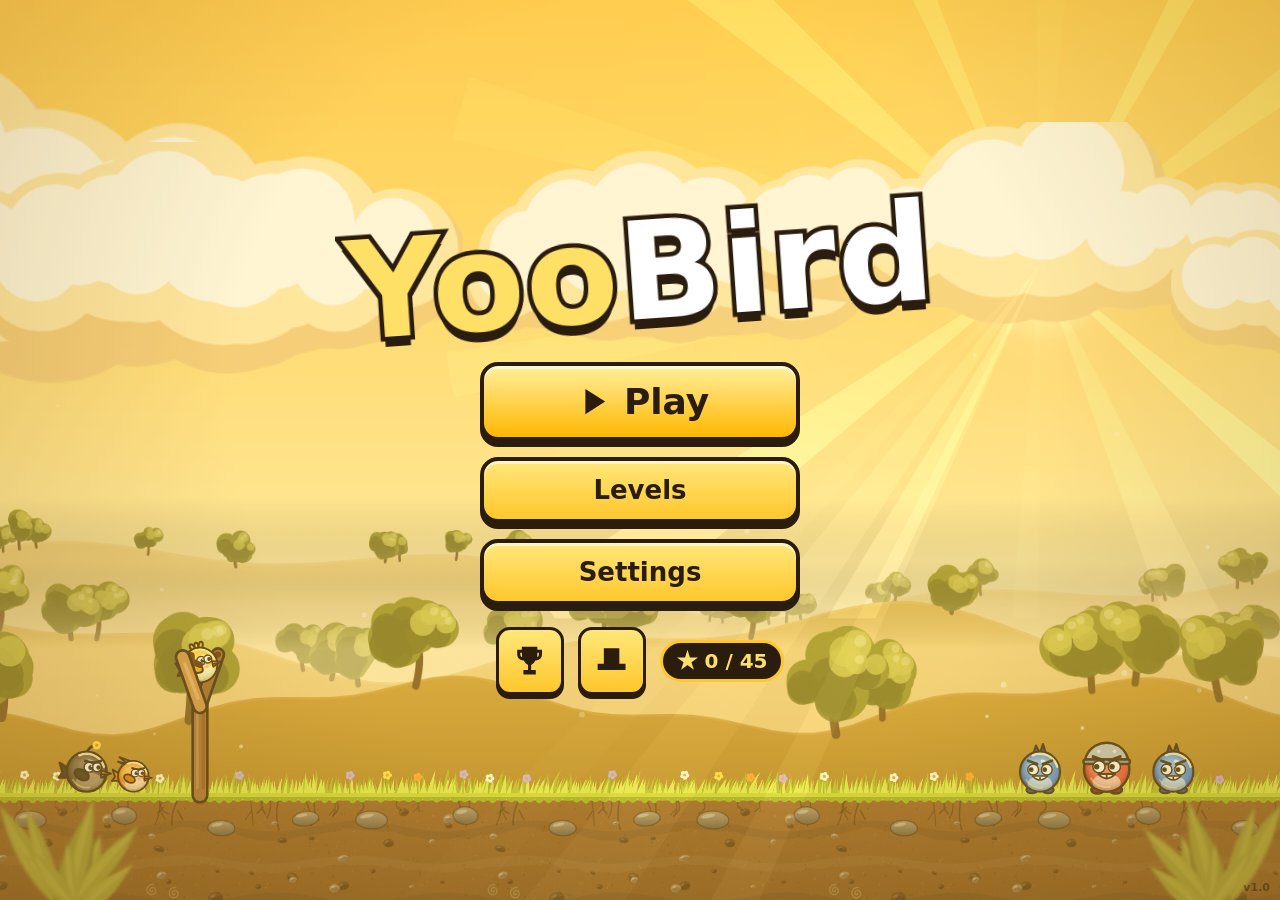
==== commit 47abba2f: "Add files via upload" ====
--- a/YooBird-play.html
+++ b/YooBird-play.html
@@ -2457,6 +2457,14 @@
     },
   };
   let themeName = 'noon';
+  // Свет сцены: цвет контрового света, цвет «воздуха» у солнца и цветокоррекция (soft-light)
+  const LIGHT = {
+    noon:   { rim: 'rgba(255,246,200,0.9)', air: 'rgba(255,236,170,0.10)', grade: 'rgba(255,200,90,0.16)',  beams: 'rgba(255,250,220,0.07)' },
+    sunset: { rim: 'rgba(255,190,110,0.95)', air: 'rgba(255,150,80,0.11)', grade: 'rgba(255,120,60,0.26)', beams: 'rgba(255,200,140,0.08)' },
+    dusk:   { rim: 'rgba(255,170,170,0.85)', air: 'rgba(255,140,120,0.09)', grade: 'rgba(190,90,160,0.24)', beams: null },
+    night:  { rim: 'rgba(190,210,255,0.8)', air: 'rgba(150,170,255,0.07)', grade: 'rgba(60,80,180,0.28)', beams: null },
+  };
+  const lightCfg = () => LIGHT[themeName] || LIGHT.noon;
 
   // Задник рисуется один раз на время суток: мир от x −700 до 2620, от y −320 до 990
   const BG = { X0: -700, Y0: -320, W: 3320, H: 1310 };
@@ -3072,7 +3080,10 @@
     ctx.fillStyle = g; ctx.fillRect(-r, -r, r * 2, r * 2);
     // отражённый свет с теневой стороны
     ctx.strokeStyle = 'rgba(255,236,190,0.5)'; ctx.lineWidth = r * 0.09; ctx.lineCap = 'round';
-    ctx.beginPath(); ctx.arc(0, 0, r * 0.8, la + Math.PI - 0.6, la + Math.PI + 0.6); ctx.stroke(); ctx.lineCap = 'butt';
+    ctx.beginPath(); ctx.arc(0, 0, r * 0.8, la + Math.PI - 0.6, la + Math.PI + 0.6); ctx.stroke();
+    // контровой свет по краю со стороны солнца
+    ctx.strokeStyle = lightCfg().rim; ctx.lineWidth = r * 0.13;
+    ctx.beginPath(); ctx.arc(0, 0, r * 0.9, la - 0.85, la + 0.85); ctx.stroke(); ctx.lineCap = 'butt';
     ctx.restore();
     // блик
     ctx.save(); ctx.translate(lx * r * 0.52, ly * r * 0.52); ctx.rotate(la + Math.PI / 2);
@@ -3102,6 +3113,70 @@
     else if (g.shape === 'circle') circle(ctx, 0, 0, w / 2);
     else rr(ctx, -w / 2, -h / 2, w, h, g.m === 'stone' ? 6 : g.m === 'glass' ? 3 : 4);
   }
+
+  // Контровой свет: светлая кромка на гранях, повёрнутых к солнцу
+  function rimLight(ctx, g, ang) {
+    const L = theme.light, ca = Math.cos(ang), sa = Math.sin(ang);
+    const lx = L[0] * ca + L[1] * sa, ly = -L[0] * sa + L[1] * ca;   // направление на свет в координатах блока
+    const w = g.w, h = g.h, col = lightCfg().rim, inset = 2.5;
+    ctx.save(); ctx.strokeStyle = col; ctx.lineCap = 'round'; ctx.lineWidth = g.m === 'glass' ? 3.5 : 3;
+    if (g.shape === 'circle') {
+      const a = Math.atan2(ly, lx);
+      ctx.globalAlpha = 0.9; ctx.beginPath(); ctx.arc(0, 0, w / 2 - inset, a - 1.0, a + 1.0); ctx.stroke();
+    } else {
+      const vs = g.shape === 'tri' ? [[-w / 2, h / 3], [w / 2, h / 3], [0, -2 * h / 3]] : [[-w / 2, -h / 2], [w / 2, -h / 2], [w / 2, h / 2], [-w / 2, h / 2]];
+      let cx = 0, cy = 0; vs.forEach(([x, y]) => { cx += x; cy += y; }); cx /= vs.length; cy /= vs.length;
+      for (let i = 0; i < vs.length; i++) {
+        const [ax, ay] = vs[i], [bx, by] = vs[(i + 1) % vs.length];
+        let nx = by - ay, ny = ax - bx; const nl = Math.hypot(nx, ny) || 1; nx /= nl; ny /= nl;
+        if (((ax + bx) / 2 - cx) * nx + ((ay + by) / 2 - cy) * ny < 0) { nx = -nx; ny = -ny; }
+        const k = nx * lx + ny * ly;
+        if (k < 0.2) continue;
+        ctx.globalAlpha = Math.min(1, (k - 0.1) * 1.1);
+        // кромка чуть внутри контура, концы не доходят до углов
+        const ix = -nx * inset, iy = -ny * inset, tx = (bx - ax) * 0.06, ty = (by - ay) * 0.06;
+        ctx.beginPath(); ctx.moveTo(ax + ix + tx, ay + iy + ty); ctx.lineTo(bx + ix - tx, by + iy - ty); ctx.stroke();
+      }
+    }
+    ctx.restore();
+  }
+
+  // Свет поверх сцены (в координатах мира): широкие солнечные лучи и тёплый «воздух» со стороны солнца
+  function lighting(ctx, v, t) {
+    const S = theme.sun, Lc = lightCfg();
+    ctx.save(); ctx.globalCompositeOperation = 'lighter';
+    if (Lc.beams) {
+      for (let i = 0; i < 3; i++) {
+        const a = Math.PI * 0.64 + i * 0.17 + Math.sin(t * 0.25 + i * 1.9) * 0.025;   // лучи падают от солнца вниз-влево
+        const len = 2600, wd = 80 + (i % 2) * 55;
+        const ex = S.x + Math.cos(a) * len, ey = S.y + Math.sin(a) * len;
+        const px = -Math.sin(a) * wd, py = Math.cos(a) * wd;
+        const g = ctx.createLinearGradient(S.x, S.y, ex, ey);
+        g.addColorStop(0, Lc.beams); g.addColorStop(0.55, Lc.beams.replace(/[\d.]+\)$/, '0.035)')); g.addColorStop(1, 'rgba(255,255,255,0)');
+        ctx.globalAlpha = 0.6 + 0.4 * Math.sin(t * 0.6 + i * 2.3);
+        ctx.fillStyle = g; ctx.beginPath(); ctx.moveTo(S.x, S.y); ctx.lineTo(ex + px, ey + py); ctx.lineTo(ex - px, ey - py); ctx.closePath(); ctx.fill();
+      }
+      ctx.globalAlpha = 1;
+    }
+    ctx.restore();
+  }
+
+  // Цветокоррекция всего кадра одним проходом: у солнца — тёплый свет «в воздухе», дальше — общий тон времени суток.
+  // sx, sy — положение солнца на экране в пикселях.
+  const gradeCache = { key: '', g: null };
+  function grade(ctx, w, h, sx, sy) {
+    const Lc = lightCfg(), key = [themeName, w, h, Math.round(sx), Math.round(sy)].join();
+    if (gradeCache.key !== key) {
+      const g = ctx.createRadialGradient(sx, sy, 0, sx, sy, Math.max(w, h) * 1.1);
+      g.addColorStop(0, mix(Lc.air, Lc.grade, 0.15).replace(/[\d.]+\)$/, '0.55)'));
+      g.addColorStop(0.4, Lc.grade); g.addColorStop(1, Lc.grade);
+      gradeCache.key = key; gradeCache.g = g;
+    }
+    ctx.save(); ctx.setTransform(1, 0, 0, 1, 0, 0);
+    ctx.globalCompositeOperation = 'soft-light'; ctx.fillStyle = gradeCache.g; ctx.fillRect(0, 0, w, h);
+    ctx.restore();
+  }
+  function sunPos() { return theme.sun; }
 
   const MAT_STYLE = {
     wood:  { a: '#EDBB6C', b: '#C7883A', line: '#6E4216', grain: 'rgba(140,82,30,0.55)' },
@@ -3170,6 +3245,7 @@
     ctx.restore();
 
     shapePath(ctx, g); ctx.strokeStyle = st.line; ctx.lineWidth = 3; ctx.stroke();
+    rimLight(ctx, g, b.angle);
 
     const dmg = 1 - g.hp / g.maxHp;
     if (dmg > 0.2) {
@@ -3637,7 +3713,7 @@
   }
 
   root.YB = Object.assign(root.YB || {}, {
-    Render: { foreground, setBgScale, setDetail, groundFx, setSkin, ambient, decals, bubble, blockSides, background, statics, block, setTheme, surfaceY, chick, dude, slingBack, slingFront, dots, particles, star, rr, aura, nukeTarget, nukeBomb, trefoil, MAT_COLORS, CHICK, OUT },
+    Render: { sunPos, lighting, grade, foreground, setBgScale, setDetail, groundFx, setSkin, ambient, decals, bubble, blockSides, background, statics, block, setTheme, surfaceY, chick, dude, slingBack, slingFront, dots, particles, star, rr, aura, nukeTarget, nukeBomb, trefoil, MAT_COLORS, CHICK, OUT },
   });
 })(window);
 
@@ -4275,6 +4351,7 @@
         R.bubble(ctx, b.position.x, b.position.y - b.game.r - 12, this.taunt.text, 1.7 - this.taunt.t);
       }
       if (!this.lowFx) R.ambient(ctx, v, t);
+      if (!this.lowFx) R.lighting(ctx, v, t);
       R.particles(ctx, this.parts);
       R.foreground(ctx, v, t);
       this.drawNuke(ctx, t);
@@ -4287,6 +4364,7 @@
     // Мягкое затемнение по краям экрана
     vignette() {
       if (this.lowFx) return;
+      { const S = R.sunPos(), v = this.view; R.grade(this.ctx, this.canvas.width, this.canvas.height, S.x * v.s + v.ox, S.y * v.s + v.oy); }
       const ctx = this.ctx, w = this.canvas.width, h = this.canvas.height;
       if (!this._vig || this._vig.w !== w || this._vig.h !== h) {
         const g = ctx.createRadialGradient(w / 2, h * 0.45, Math.min(w, h) * 0.45, w / 2, h * 0.45, Math.max(w, h) * 0.75);
@@ -4339,6 +4417,7 @@
       R.dude(ctx, 1660, C.GROUND_Y - 34 - bob(1.6), 34, 0, 'red', { look: Math.PI, time: t, blink: ((t + 1.3) % 3.7) < 0.12 });
       R.dude(ctx, 1760, C.GROUND_Y - 30 - bob(2.7), 30, 0, 'blue', { look: Math.PI, time: t });
       R.ambient(ctx, this.view, t);
+      if (!this.lowFx) R.lighting(ctx, this.view, t);
       R.particles(ctx, this.parts);
       R.foreground(ctx, this.view, t);
     },
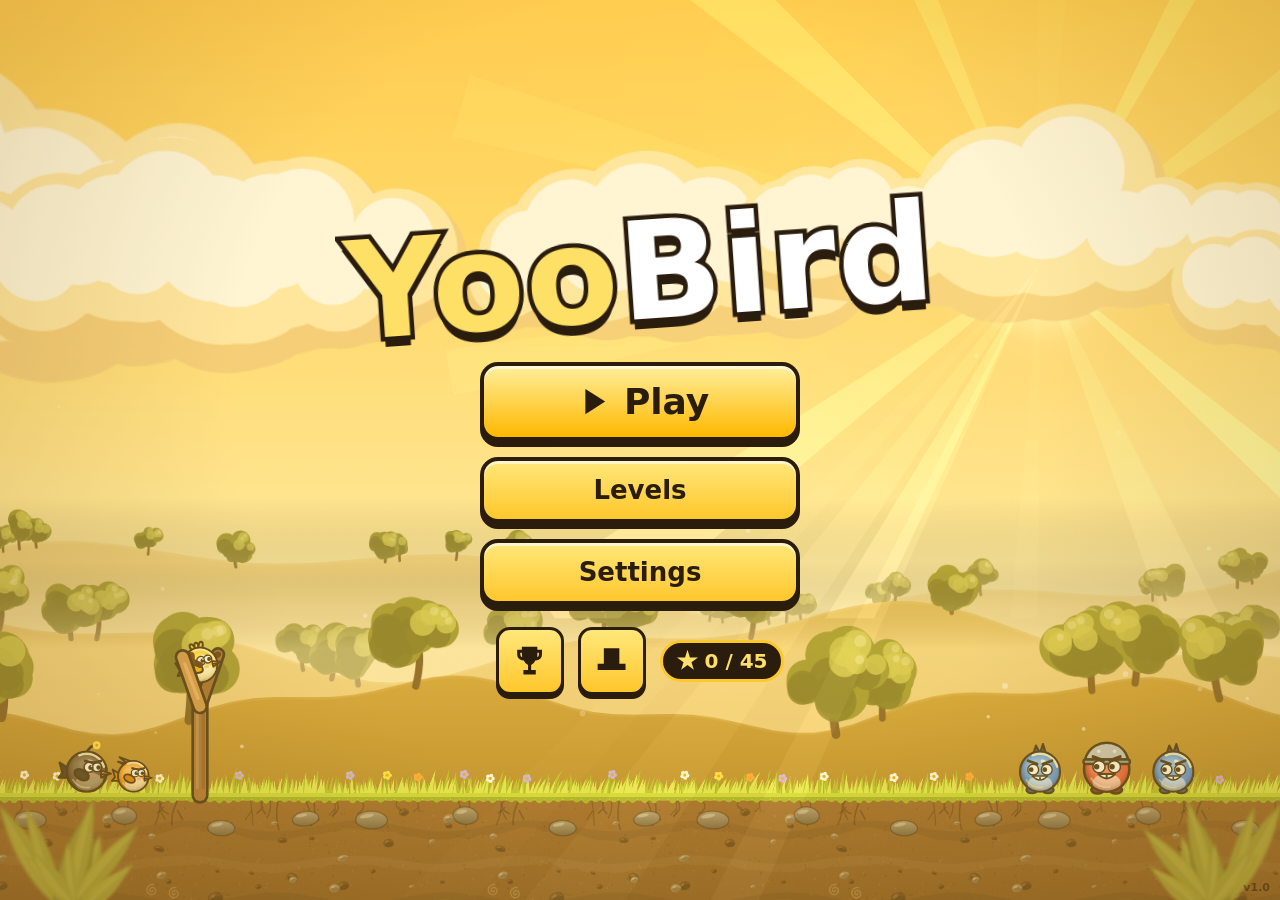
==== commit 673007ce: "Add files via upload" ====
--- a/YooBird-play.html
+++ b/YooBird-play.html
@@ -6,7 +6,7 @@
   <meta name="theme-color" content="#FFC72C">
   <title>YooBird</title>
   <style>
-/* YooBird — стили. Палитру можно подогнать под YooSKINS, поменяв переменные ниже. */
+/* YooBird — стили. Палитра интерфейса задана переменными ниже. */
 :root {
   --yellow: #FFC72C;
   --yellow-hi: #FFE066;
@@ -562,6 +562,10 @@
           <button class="icon-btn big vk-only hidden" data-action="share" aria-label="Поделиться"><svg viewBox="0 0 24 24"><path d="M18 16a3 3 0 0 0-2.4 1.2l-6.7-3.5a3 3 0 0 0 0-1.4l6.7-3.5A3 3 0 1 0 15 7c0 .2 0 .5.1.7L8.4 11.2a3 3 0 1 0 0 3.6l6.7 3.5A3 3 0 1 0 18 16z"/></svg></button>
           <button class="btn btn-next" data-action="next" id="btn-next"><span data-i18n="next">Дальше</span><svg viewBox="0 0 24 24"><path d="M8 5v14l11-7z"/></svg></button>
         </div>
+        <button class="btn btn-ad btn-small" data-action="ad-boost" id="btn-boost-ad">
+          <svg viewBox="0 0 24 24"><rect x="2" y="5" width="20" height="14" rx="3"/><path d="M10 9v6l5-3z" fill="#3D8BFD"/></svg>
+          <span data-i18n="adBoost">Реклама: бустеры ×2 на следующем уровне</span>
+        </button>
       </div>
     </section>
 
@@ -1552,6 +1556,7 @@
       hintSplit: 'Розовая Тройняшка: нажми в полёте — их станет трое!',
       intro_boulder: 'Валун', intro_boulder_d: 'Тяжёлый камень. Столкни его — покатится и раздавит всё на пути.',
       intro_boss: 'Король чувачков', intro_boss_d: 'Большой и очень крепкий. Одного птенца на него не хватит — бей бомбами и роняй на него камни.',
+      adBoost: 'Реклама: бустеры ×2 на следующем уровне', boostersReady: 'Готово! На следующем уровне бустеров вдвое больше', boostersX2: 'Бустеры ×2 — по два каждого!',
       vibration: 'Вибрация', reset: 'Сбросить прогресс', resetSure: 'Точно сбросить?', resetDone: 'Прогресс сброшен',
       statShots: 'Выстрелов', statLeft: 'Птенцов в запасе', statCombo: 'Лучшее комбо', needMore: 'До следующей звезды', enemiesLeft: 'Осталось чувачков',
       tips: 'Стекло ломается легче всего, камень — тяжелее всего.|Каждый птенец в запасе — это +10 000 очков.|Сломанный блок птенец пробивает насквозь и летит дальше.|Опрокинутый ящик TNT тоже взрывается.|Сбей несколько чувачков одним птенцом — получишь комбо-бонус.|Бустер «Прицел» показывает весь путь птенца до земли.|Бей по опорам: рухнувшая крыша сделает работу за тебя.|«Тряска» сильнее всего бьёт по стеклу.',
@@ -1614,6 +1619,7 @@
       hintSplit: 'Pink Triplet: tap in flight and there will be three!',
       intro_boulder: 'Boulder', intro_boulder_d: 'A heavy rock. Push it and it rolls over everything in its way.',
       intro_boss: 'The Dude King', intro_boss_d: 'Big and very tough. One chick is not enough: use bombs and drop rocks on him.',
+      adBoost: 'Watch ad: boosters ×2 on the next level', boostersReady: 'Done! Double boosters on the next level', boostersX2: 'Boosters ×2 — two of each!',
       vibration: 'Vibration', reset: 'Reset progress', resetSure: 'Really reset?', resetDone: 'Progress reset',
       statShots: 'Shots', statLeft: 'Chicks left', statCombo: 'Best combo', needMore: 'To the next star', enemiesLeft: 'Dudes left',
       tips: 'Glass breaks easiest, stone is the toughest.|Every spare chick is worth +10,000 points.|A chick smashes through a broken block and keeps flying.|A tipped-over TNT crate explodes too.|Knock out several dudes with one chick for a combo bonus.|The Aim booster shows the full flight path.|Hit the supports: a falling roof does the job for you.|Quake hits glass the hardest.',
@@ -2569,7 +2575,6 @@
     const P = PAINT[name] || PAINT.noon, set = [], r = rng(500 + name.length);
     for (let n = 0; n < 6; n++) {
       const W = 300 + r() * 220, H = 150 + r() * 50, cv = document.createElement('canvas');
-      cv.width = W; cv.height = H; const c = cv.getContext('2d');
       const puffs = [];
       const cnt = 9 + Math.floor(r() * 6);
       for (let i = 0; i < cnt; i++) {
@@ -2577,12 +2582,19 @@
         const rad = (H * 0.3 + r() * H * 0.18) * (1 - Math.abs(t - 0.5) * 0.85);
         puffs.push([px, H * 0.72 - rad * (0.55 + r() * 0.5), rad]);
       }
+      // холст подгоняем под фактический размер облака (+ запас), чтобы края не срезались
+      let bx0 = W * 0.08, bx1 = W * 0.92, by0 = H * 0.6, by1 = H * 0.86;
+      for (const [x, y, rad] of puffs) { bx0 = Math.min(bx0, x - rad - 4); bx1 = Math.max(bx1, x + rad + 4); by0 = Math.min(by0, y - rad - 4); by1 = Math.max(by1, y + rad * 1.12 + 4); }
+      const pad = 6, ox = Math.floor(bx0) - pad, oy = Math.floor(by0) - pad;
+      cv.width = Math.ceil(bx1 - ox + pad); cv.height = Math.ceil(by1 - oy + pad);
+      const c = cv.getContext('2d'); c.translate(-ox, -oy);
       // плоское тёмное «дно»
       c.fillStyle = P.cloud[2]; c.beginPath(); c.ellipse(W / 2, H * 0.74, W * 0.42, H * 0.12, 0, 0, TAU); c.fill();
       for (const [x, y, rad] of puffs) { c.fillStyle = P.cloud[2]; c.beginPath(); c.arc(x, y + rad * 0.12, rad, 0, TAU); c.fill(); }
       for (const [x, y, rad] of puffs) { c.fillStyle = P.cloud[1]; c.beginPath(); c.arc(x - rad * 0.05, y - rad * 0.06, rad * 0.9, 0, TAU); c.fill(); }
       for (const [x, y, rad] of puffs) { c.fillStyle = P.cloud[0]; c.beginPath(); c.arc(x - rad * 0.12, y - rad * 0.2, rad * 0.62, 0, TAU); c.fill(); }
-      set.push({ cv, W, H });
+      // точка привязки (середина облака на 60% высоты) — в координатах нового холста
+      set.push({ cv, W: cv.width, H: cv.height, ax: W / 2 - ox, ay: H * 0.6 - oy });
     }
     cloudSprites.set(name, set);
     return set;
@@ -2626,7 +2638,7 @@
       clouds.forEach((cl, i) => {
         const sp = set[i % set.length], w = sp.W * cl.s, h = sp.H * cl.s;
         const cx = x0 - 450 + ((((cl.x + t * cl.v) - (x0 - 450)) % span) + span) % span;
-        ctx.drawImage(sp.cv, cx - w / 2, cl.y - h * 0.6, w, h);
+        ctx.drawImage(sp.cv, cx - sp.ax * cl.s, cl.y - sp.ay * cl.s, w, h);
       });
     }
     // стая птиц
@@ -2916,47 +2928,72 @@
     }
   }
 
+  // Холмы и скаты. Порядок: скаты (под холмами) → холмы от низких к высоким → трава у подножия поверх всего.
+  // Контур у стенки холма рисуется только там, где стенка открыта (не примыкает к соседнему холму или скату).
   function statics(ctx, list) {
-    const T = theme;
-    for (const s of list) {
-      if (s.poly) {
-        // Скат
-        const vs = s.vertices;
-        extrude(ctx, vs, T.ground[0], T.ground[1], null, (nx, ny, lit) => (ny < -0.3 ? T.grass[2] : mix(T.ground[1], T.ground[0], lit * 0.6)));
-        const top = Math.min(...vs.map((p) => p.y)), xs = vs.map((p) => p.x);
-        ctx.save(); ctx.beginPath(); vs.forEach((p, i) => (i ? ctx.lineTo(p.x, p.y) : ctx.moveTo(p.x, p.y))); ctx.closePath(); ctx.clip();
-        fillSoil(ctx, Math.min(...xs), top, Math.max(...xs) - Math.min(...xs), C.GROUND_Y - top + 4, top);
-        ctx.restore();
-        ctx.beginPath(); vs.forEach((p, i) => (i ? ctx.lineTo(p.x, p.y) : ctx.moveTo(p.x, p.y))); ctx.closePath();
-        ctx.lineWidth = 5; ctx.strokeStyle = OUT; ctx.stroke();
-        // трава по наклонной стороне (самая длинная грань, кроме основания)
-        let best = null;
-        for (let i = 0; i < vs.length; i++) {
-          const a = vs[i], b = vs[(i + 1) % vs.length];
-          if (Math.abs(a.y - b.y) < 1 && a.y > C.GROUND_Y - 5) continue;
-          if (Math.abs(a.x - b.x) < 1) continue;
-          const len = Math.hypot(a.x - b.x, a.y - b.y);
-          if (!best || len > best.len) best = { a, b, len };
-        }
-        if (best) {
-          ctx.lineCap = 'round';
-          ctx.strokeStyle = T.grass[1]; ctx.lineWidth = 16; line(ctx, best.a.x, best.a.y + 4, best.b.x, best.b.y + 4);
-          ctx.strokeStyle = T.grass[0]; ctx.lineWidth = 10; line(ctx, best.a.x, best.a.y, best.b.x, best.b.y);
-          ctx.lineCap = 'butt';
-        }
-        continue;
-      }
-      const w = s.size.w, h = s.size.h, x = s.position.x - w / 2, y = s.position.y - h / 2;
-      extrude(ctx, [{ x, y }, { x: x + w, y }, { x: x + w, y: y + h + 30 }, { x, y: y + h + 30 }], T.ground[0], T.ground[1], null,
+    const T = theme, G = C.GROUND_Y;
+    const rects = list.filter((s) => !s.poly && s.size).map((s) => ({ x0: s.position.x - s.size.w / 2, x1: s.position.x + s.size.w / 2, y: s.position.y - s.size.h / 2 }));
+    const polys = list.filter((s) => s.poly);
+    rects.sort((a, b) => b.y - a.y);   // низкие — раньше, высокие перекрывают их
+
+    // 1) скаты
+    for (const s of polys) {
+      const vs = s.vertices, top = Math.min(...vs.map((p) => p.y)), xs = vs.map((p) => p.x);
+      ctx.save(); ctx.beginPath(); vs.forEach((p, i) => (i ? ctx.lineTo(p.x, p.y) : ctx.moveTo(p.x, p.y))); ctx.closePath(); ctx.clip();
+      fillSoil(ctx, Math.min(...xs), top, Math.max(...xs) - Math.min(...xs), G - top + 4, top);
+      ctx.restore();
+      // трава по наклонной стороне
+      let best = null;
+      for (let i = 0; i < vs.length; i++) {
+        const a = vs[i], b = vs[(i + 1) % vs.length];
+        if (Math.abs(a.y - b.y) < 1 || Math.abs(a.x - b.x) < 1) continue;
+        const len = Math.hypot(a.x - b.x, a.y - b.y);
+        if (!best || len > best.len) best = { a, b, len };
+      }
+      if (best) {
+        // тёмная подложка — с плоскими концами, чтобы не торчала у вершины и у земли
+        ctx.lineCap = 'butt';
+        ctx.strokeStyle = OUT; ctx.lineWidth = 19; line(ctx, best.a.x, best.a.y + 3, best.b.x, best.b.y + 3);
+        ctx.lineCap = 'round';
+        ctx.strokeStyle = T.grass[1]; ctx.lineWidth = 14; line(ctx, best.a.x, best.a.y + 3, best.b.x, best.b.y + 3);
+        ctx.strokeStyle = T.grass[0]; ctx.lineWidth = 9; line(ctx, best.a.x, best.a.y, best.b.x, best.b.y);
+        ctx.lineCap = 'butt';
+      }
+    }
+
+    // открытая часть стенки: от верха холма до верха соседа (если сосед ниже) или до земли
+    const exposed = (R, side) => {
+      const ex = side < 0 ? R.x0 : R.x1;
+      let bottom = G;
+      for (const o of rects) if (o !== R && Math.abs((side < 0 ? o.x1 : o.x0) - ex) < 6) bottom = Math.min(bottom, Math.max(R.y, o.y));
+      for (const s of polys) for (const p of s.vertices) if (Math.abs(p.x - ex) < 6 && p.y < G - 5) bottom = Math.min(bottom, Math.max(R.y, p.y));
+      return bottom;
+    };
+
+    // 2) холмы
+    for (const R of rects) {
+      const x = R.x0, y = R.y, w = R.x1 - R.x0;
+      extrude(ctx, [{ x, y }, { x: x + w, y }, { x: x + w, y: G }, { x, y: G }], T.ground[0], T.ground[1], null,
         (nx, ny, lit) => (ny < -0.5 ? T.grass[2] : mix(T.ground[1], T.ground[0], lit * 0.6)));
-      fillSoil(ctx, x, y, w, h + 30, y);
-      // тень у боковых стенок холма — объём
-      const sg = ctx.createLinearGradient(x, 0, x + 40, 0);
-      sg.addColorStop(0, 'rgba(0,0,0,0.28)'); sg.addColorStop(1, 'rgba(0,0,0,0)');
-      ctx.fillStyle = sg; ctx.fillRect(x, y, 40, h + 30);
-      ctx.beginPath(); ctx.rect(x, y, w, h + 30);
-      ctx.lineWidth = 5; ctx.lineJoin = 'round'; ctx.strokeStyle = OUT; ctx.stroke();
-      ctx.save(); ctx.beginPath(); ctx.rect(x + 2, y + 2, w - 4, h); ctx.clip(); grassStrip(ctx, x, x + w, y + 2, true); ctx.restore();
+      fillSoil(ctx, x, y, w, G - y + 2, y);
+      ctx.strokeStyle = OUT; ctx.lineWidth = 5; ctx.lineCap = 'round'; ctx.lineJoin = 'round';
+      const lb = exposed(R, -1), rb = exposed(R, 1);
+      ctx.beginPath();
+      const rampAtTop = polys.some((s) => s.vertices.some((p) => Math.abs(p.x - x) < 6 && Math.abs(p.y - y) < 6));
+      if (lb > y + 1) { ctx.moveTo(x, lb); ctx.lineTo(x, y); } else ctx.moveTo(x + (rampAtTop ? 8 : 0), y);
+      ctx.lineTo(x + w, y);
+      if (rb > y + 1) ctx.lineTo(x + w, rb);
+      ctx.stroke(); ctx.lineCap = 'butt';
+      ctx.save(); ctx.beginPath(); ctx.rect(x + 2, y + 2, w - 4, G - y); ctx.clip(); grassStrip(ctx, x, x + w, y + 2, true); ctx.restore();
+    }
+
+    // 3) трава у подножия — поверх основания холмов и скатов, чтобы они «стояли» на земле
+    const spans = rects.map((R) => [R.x0 - 4, R.x1 + 4]);
+    for (const s of polys) { const xs = s.vertices.map((p) => p.x); spans.push([Math.min(...xs) - 16, Math.max(...xs) + 4]); }
+    for (const [a, b] of spans) {
+      ctx.save(); ctx.beginPath(); ctx.rect(a, G - 70, b - a, 100); ctx.clip();
+      grassStrip(ctx, a, b, G, true);
+      ctx.restore();
     }
   }
 
@@ -4439,6 +4476,31 @@
   const LOCK_SVG = '<svg class="lock" viewBox="0 0 24 24"><path d="M6 10V8a6 6 0 1 1 12 0v2h1v12H5V10zm2 0h8V8a4 4 0 1 0-8 0z"/></svg>';
   const fmt = (v) => v.toLocaleString('ru-RU');
 
+  // ---------- Правила межстраничной рекламы ----------
+  // Реклама не должна отпугивать: новичок сначала втягивается, а дальше реклама — только в естественных паузах и не часто.
+  const AD_RULES = {
+    freeLevels: 2,        // уровни 1–2 проходятся совсем без межстраничной рекламы
+    everyBreaks: 2,       // дальше — примерно на каждой 2-й паузе (переход на следующий уровень или в меню)
+    minGapSec: 75,        // и не чаще раза в 75 секунд
+    sessionGraceSec: 60,  // первая минута после запуска игры — без рекламы
+    afterRewardSec: 60,   // после добровольной рекламы — ещё минута без межстраничной
+  };
+  const AdPace = {
+    start: Date.now(), last: 0, breaks: 0, shown: 0,
+    // levelIdx — уровень, с которого уходит игрок (0 — первый)
+    shouldShow(levelIdx) {
+      const now = Date.now();
+      if (levelIdx < AD_RULES.freeLevels) return false;
+      this.breaks++;
+      if (now - this.start < AD_RULES.sessionGraceSec * 1000) return false;
+      if (this.last && now - this.last < AD_RULES.minGapSec * 1000) return false;
+      if (this.breaks < AD_RULES.everyBreaks) return false;
+      return true;
+    },
+    shownInterstitial() { this.last = Date.now(); this.breaks = 0; this.shown++; },
+    shownRewarded() { this.last = Math.max(this.last, Date.now() - (AD_RULES.minGapSec - AD_RULES.afterRewardSec) * 1000); },
+  };
+
   // Достижения: названия и описания — в i18n (ach_<id>, ach_<id>_d)
   const ACH = ['first', 'oneshot', 'combo3', 'combo5', 'clean', 'king', 'final', 'nuke', 'tnt10', 'kills100', 'stars15', 'stars30', 'stars45'];
   // Наряды птенцов: сколько звёзд нужно, чтобы открыть
@@ -4590,6 +4652,8 @@
     },
 
     showWin(r) {
+      // добровольная реклама на экране победы: бустеры ×2 на следующем уровне
+      $('#btn-boost-ad').classList.toggle('hidden', !r.hasNext || this.boostNext);
       // достижения за победу
       this.unlock('first');
       if (r.shots === 1 && r.level >= 1) this.unlock('oneshot');
@@ -4682,6 +4746,11 @@
       this.show('game');
       this._tempted = false; $('#nuke-btn').classList.remove('tempt');
       Game.startLevel(i);
+      if (this.boostNext) {   // награда за рекламу с экрана победы
+        this.boostNext = false;
+        Game.boosters = { sight: 2, power: 2, quake: 2 }; Game.ui.refreshBoosters();
+        setTimeout(() => this.toast('boostersX2'), 2800);
+      }
       if (this.noIntro) { Game.nextT = 0.35; Game.introT = 0; Game.zoom.k = 0; Game.hintT = Game.hintT ? 0.05 : 0; }   // режим автотестов: без заставки
       this.hudTitle();
       this.checkIntro(i);
@@ -4698,8 +4767,9 @@
     // Межстраничная реклама в паузе между уровнями, затем действие.
     async withInterstitial(fn) {
       if (this.busy) return;
+      if (!AdPace.shouldShow(Game.levelIdx)) { fn(); return; }
       this.busy = true;
-      try { await P.showInterstitial(); } finally { this.busy = false; }
+      try { if (await P.showInterstitial()) AdPace.shownInterstitial(); else AdPace.breaks = AD_RULES.everyBreaks; } finally { this.busy = false; }
       fn();
     },
 
@@ -4761,8 +4831,18 @@
           this.busy = true;
           const ok = await P.showRewarded();
           this.busy = false;
+          if (ok) AdPace.shownRewarded();
           // Награду выдаём всегда. Если игра на паузе — ядерка включится сразу после «Продолжить».
           if (ok) Game.grantNuke();
+          else this.toast('adFail');
+          break;
+        }
+        case 'ad-boost': {
+          if (this.busy) return;
+          this.busy = true;
+          const ok = await P.showRewarded();
+          this.busy = false;
+          if (ok) { AdPace.shownRewarded(); this.boostNext = true; $('#btn-boost-ad').classList.add('hidden'); this.toast('boostersReady'); }
           else this.toast('adFail');
           break;
         }
@@ -4771,7 +4851,7 @@
           this.busy = true;
           const ok = await P.showRewarded();
           this.busy = false;
-          if (ok) { this.modal('lose', false); Game.addExtraBird(); }
+          if (ok) { AdPace.shownRewarded(); this.modal('lose', false); Game.addExtraBird(); }
           else this.toast('adFail');
           break;
         }
@@ -4835,6 +4915,7 @@
     },
   };
 
+  UI.AdPace = AdPace; UI.AD_RULES = AD_RULES;
   root.YB.UI = UI;
   root.addEventListener('load', () => UI.boot());
 })(window);
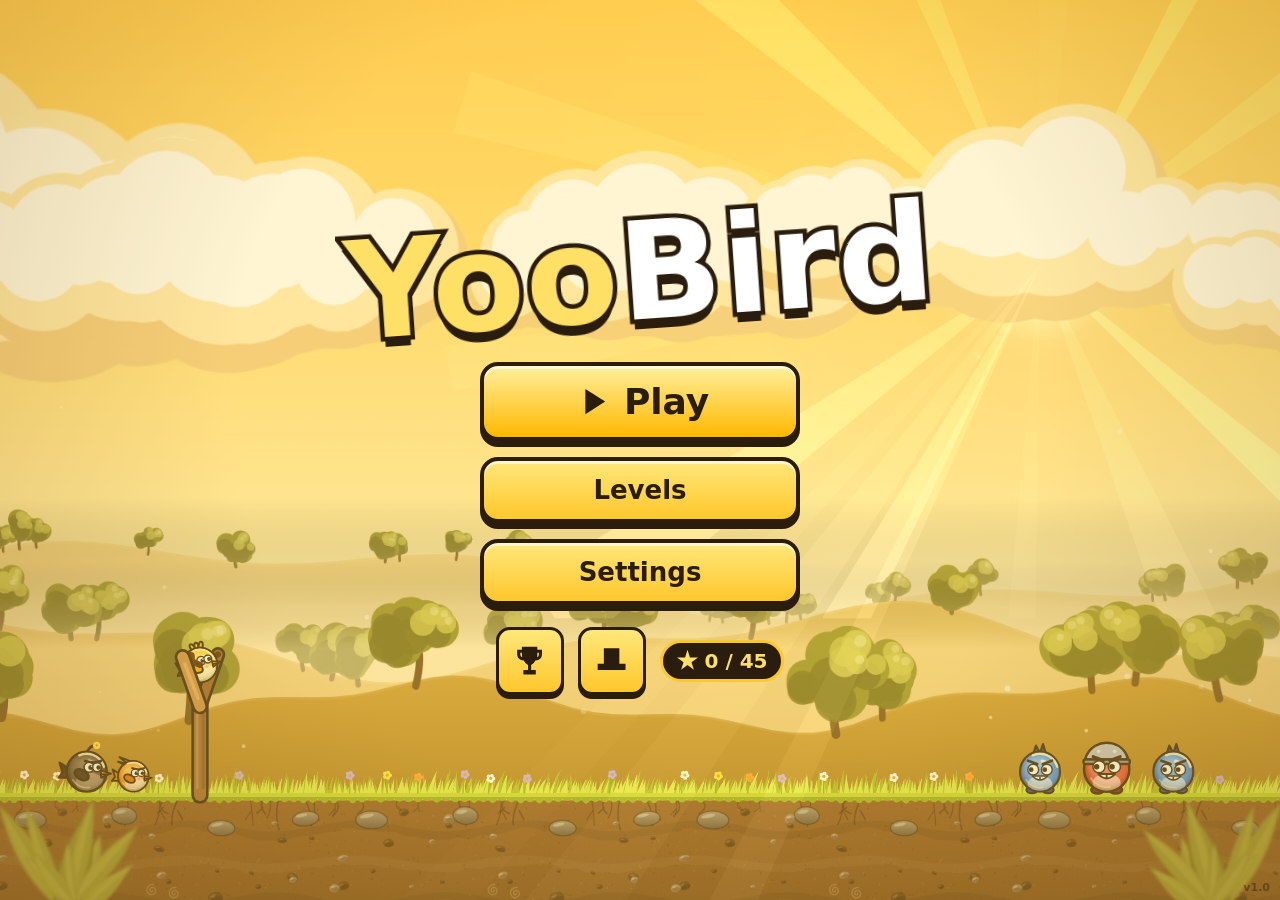
==== commit 32662e04: "Add files via upload" ====
--- a/YooBird-play.html
+++ b/YooBird-play.html
@@ -2973,8 +2973,6 @@
     // 2) холмы
     for (const R of rects) {
       const x = R.x0, y = R.y, w = R.x1 - R.x0;
-      extrude(ctx, [{ x, y }, { x: x + w, y }, { x: x + w, y: G }, { x, y: G }], T.ground[0], T.ground[1], null,
-        (nx, ny, lit) => (ny < -0.5 ? T.grass[2] : mix(T.ground[1], T.ground[0], lit * 0.6)));
       fillSoil(ctx, x, y, w, G - y + 2, y);
       ctx.strokeStyle = OUT; ctx.lineWidth = 5; ctx.lineCap = 'round'; ctx.lineJoin = 'round';
       const lb = exposed(R, -1), rb = exposed(R, 1);
@@ -3034,11 +3032,12 @@
     for (const S of surfaceList(list, ground)) {
       ctx.save();
       ctx.beginPath();
-      if (S.ground) ctx.rect(-1e5, S.y - 4, 2e5, 60); else ctx.rect(S.x0 + 3, S.y - 10, S.x1 - S.x0 - 6 + DEPTH.x, 32);
+      // только ниже линии поверхности и только в пределах холма — ничего не «висит» в воздухе
+      if (S.ground) ctx.rect(-1e5, S.y + 1, 2e5, 18); else ctx.rect(S.x0 + 3, S.y + 1, S.x1 - S.x0 - 6, 16);
       ctx.clip();
       for (const d of decalList) {
         if (Math.abs(d.y - S.y) > 1) continue;
-        softEllipse(ctx, d.x, d.y + 4, d.r, d.r * 0.16, 0.75);
+        softEllipse(ctx, d.x, d.y + 3, d.r * 0.85, Math.min(10, d.r * 0.06), 0.55);
       }
       for (const b of bodies) {
         const bb = b.bounds, cx = (bb.min.x + bb.max.x) / 2, w = bb.max.x - bb.min.x;
@@ -3048,7 +3047,8 @@
         const gap = S.y - bb.max.y;
         if (gap < -8 || gap > 60) continue;
         const k = 1 - Math.max(0, gap) / 60;
-        softEllipse(ctx, cx + 3, S.y + 4, w * (0.5 + 0.12 * k), 4 + 5 * k, 0.5 * k);
+        // тень прижата к поверхности: тёмная полоска прямо под предметом, тает с высотой
+        softEllipse(ctx, cx + 2, S.y + 2, w * (0.48 + 0.1 * k), 3 + 4 * k, 0.55 * k);
       }
       ctx.restore();
     }
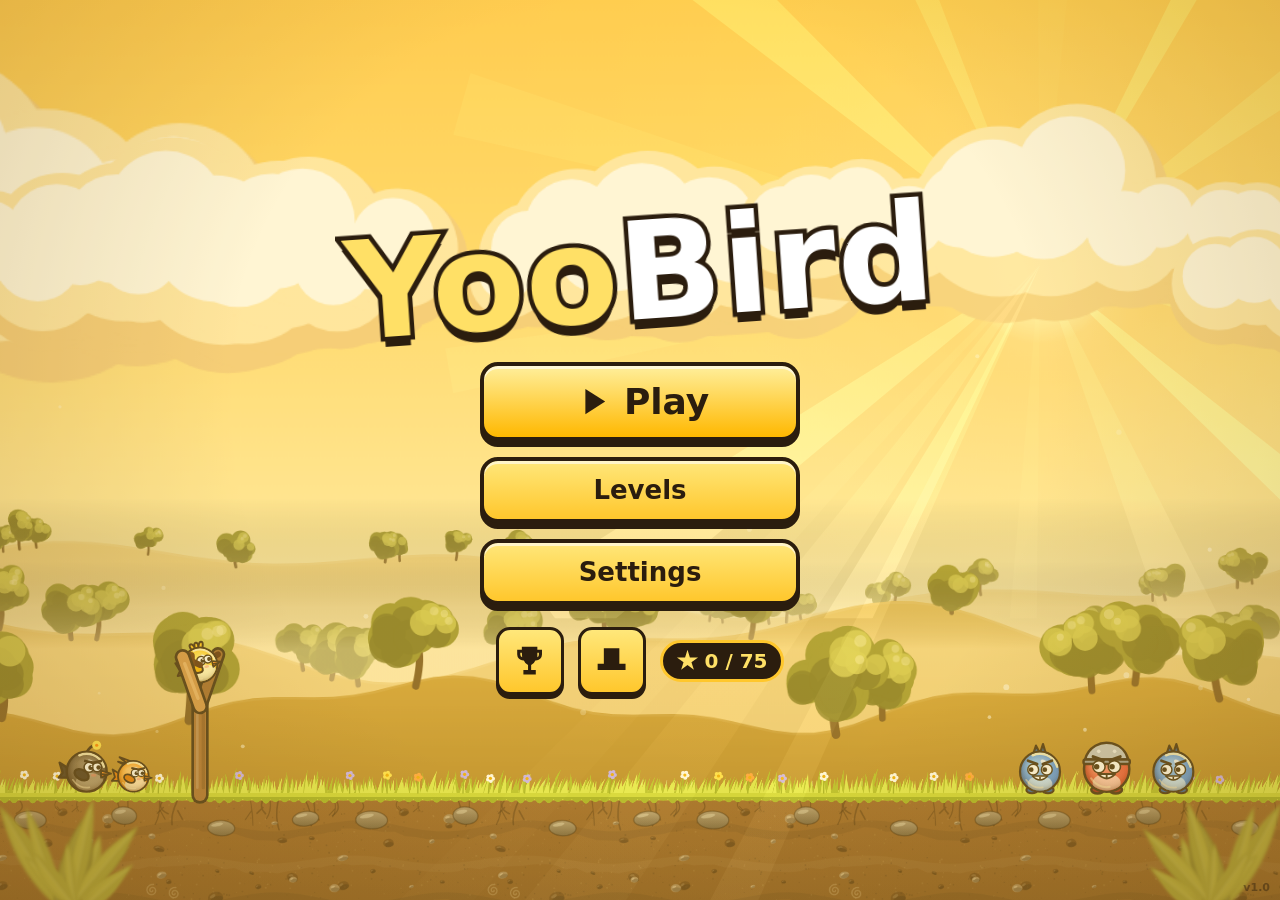
==== commit af8aa4a0: "Add files via upload" ====
--- a/YooBird-play.html
+++ b/YooBird-play.html
@@ -58,7 +58,7 @@
 }
 .muted { color: var(--dark-2); font-weight: 700; font-size: clamp(13px, 2.6vmin, 18px); text-align: center; }
 
-.menu-col { display: flex; flex-direction: column; gap: clamp(10px, 2vmin, 16px); align-items: stretch; min-width: min(320px, 70vw); }
+.menu-col { display: flex; flex-direction: column; gap: clamp(10px, 2vmin, 16px); align-items: stretch; min-width: min(320px, calc(var(--vw, 1vw) * 70)); }
 
 /* ---------- Кнопки ---------- */
 .btn {
@@ -101,7 +101,7 @@
   box-shadow: 0 10px 0 var(--dark), inset 0 0 0 6px #FFE27A;
   padding: clamp(16px, 3.5vmin, 30px) clamp(20px, 5vmin, 44px);
   display: flex; flex-direction: column; align-items: stretch; gap: clamp(10px, 2vmin, 16px);
-  min-width: min(380px, 88vw); max-width: 92vw; max-height: 94vh; overflow: auto;
+  min-width: min(380px, calc(var(--vw, 1vw) * 88)); max-width: calc(var(--vw, 1vw) * 92); max-height: calc(var(--vh, 1vh) * 94); overflow: auto;
   animation: pop-in 0.25s cubic-bezier(.2, 1.6, .5, 1);
 }
 @keyframes pop-in { from { transform: scale(0.7); opacity: 0; } }
@@ -121,7 +121,7 @@
 /* ---------- Уровни ---------- */
 .level-grid { display: grid; grid-template-columns: repeat(8, auto); gap: clamp(8px, 1.8vmin, 18px); justify-content: center; }
 .level-card {
-  width: clamp(64px, min(10.4vw, 22vh), 138px); aspect-ratio: 1 / 1.05; border-width: 4px; border-radius: 20px;
+  width: clamp(64px, min(calc(var(--vw, 1vw) * 10.4), calc(var(--vh, 1vh) * 22)), 138px); aspect-ratio: 1 / 1.05; border-width: 4px; border-radius: 20px;
   background: linear-gradient(#FFF1A8, var(--yellow)); border: 5px solid var(--dark); border-radius: 24px;
   box-shadow: 0 8px 0 var(--dark); cursor: pointer; font-family: var(--font); color: var(--dark);
   display: flex; flex-direction: column; align-items: center; justify-content: center; gap: 4px; position: relative;
@@ -151,7 +151,7 @@
 #hud {
   position: absolute; left: 0; right: 0; top: 0; z-index: 5;
   display: flex; align-items: flex-start; justify-content: space-between; gap: 10px;
-  padding: max(10px, env(safe-area-inset-top)) max(12px, env(safe-area-inset-right)) 0 max(12px, env(safe-area-inset-left));
+  padding: max(10px, var(--sa-top, env(safe-area-inset-top))) max(12px, var(--sa-right, env(safe-area-inset-right))) 0 max(12px, var(--sa-left, env(safe-area-inset-left)));
   pointer-events: none;
 }
 #hud > * { pointer-events: auto; }
@@ -168,12 +168,12 @@
 #toast {
   position: absolute; left: 50%; top: clamp(64px, 14vmin, 100px); transform: translateX(-50%); z-index: 6;
   background: var(--dark); color: var(--yellow-hi); font-weight: 900; font-size: clamp(14px, 3vmin, 22px);
-  padding: 10px 20px; border-radius: 14px; border: 3px solid var(--yellow); max-width: 90vw; text-align: center;
+  padding: 10px 20px; border-radius: 14px; border: 3px solid var(--yellow); max-width: calc(var(--vw, 1vw) * 90); text-align: center;
   animation: toast-in 0.3s ease-out; pointer-events: none;
 }
 @keyframes toast-in { from { transform: translate(-50%, -20px); opacity: 0; } }
 
-.loader { width: min(320px, 70vw); height: 22px; border: 4px solid var(--dark); border-radius: 12px; background: var(--yellow-pale); overflow: hidden; }
+.loader { width: min(320px, calc(var(--vw, 1vw) * 70)); height: 22px; border: 4px solid var(--dark); border-radius: 12px; background: var(--yellow-pale); overflow: hidden; }
 .loader span { display: block; height: 100%; width: 0; background: var(--orange); transition: width 0.3s; }
 
 #dev-ad { position: absolute; inset: 0; z-index: 50; background: rgba(0, 0, 0, 0.85); display: flex; align-items: center; justify-content: center; }
@@ -184,12 +184,12 @@
 #rotate { position: absolute; inset: 0; z-index: 100; background: var(--yellow); display: none; flex-direction: column; align-items: center; justify-content: center; gap: 20px; font-weight: 900; font-size: 22px; text-align: center; padding: 30px; }
 #rotate svg { width: 90px; height: 90px; fill: none; stroke: var(--dark); stroke-width: 1.8; animation: rot 2s ease-in-out infinite; }
 @keyframes rot { 50% { transform: rotate(-90deg); } }
-@media (orientation: portrait) and (pointer: coarse) { #rotate { display: flex; } }
+/* Вертикальный телефон: игра поворачивается сама (Game.layout), заглушка «поверни устройство» не нужна */
 
 /* ---------- Бустеры ---------- */
 #boosters {
   position: absolute; z-index: 5; display: flex; flex-direction: column; gap: clamp(6px, 1.4vmin, 12px);
-  left: max(12px, env(safe-area-inset-left)); top: calc(max(10px, env(safe-area-inset-top)) + clamp(52px, 10vmin, 70px));
+  left: max(12px, var(--sa-left, env(safe-area-inset-left))); top: calc(max(10px, var(--sa-top, env(safe-area-inset-top))) + clamp(52px, 10vmin, 70px));
 }
 .boost {
   position: relative; width: clamp(44px, 8.5vmin, 62px); height: clamp(44px, 8.5vmin, 62px);
@@ -212,15 +212,16 @@
 /* ---------- Ядерка ---------- */
 #nuke-btn {
   position: absolute; z-index: 5;
-  right: max(14px, env(safe-area-inset-right)); bottom: max(14px, env(safe-area-inset-bottom));
+  right: max(14px, var(--sa-right, env(safe-area-inset-right))); bottom: max(14px, var(--sa-bottom, env(safe-area-inset-bottom)));
   width: clamp(62px, 12vmin, 86px); height: clamp(62px, 12vmin, 86px); border-radius: 50%;
   border: 4px solid var(--dark); background: radial-gradient(circle at 40% 35%, #FFF07A, #FFC400 55%, #F08A00);
   box-shadow: 0 5px 0 var(--dark); cursor: pointer; font-family: var(--font); color: var(--dark);
   display: flex; flex-direction: column; align-items: center; justify-content: center;
   animation: nuke-lure 4s ease-in-out infinite;
 }
-#nuke-btn .tre { width: 52%; height: 52%; fill: var(--dark); animation: nuke-spin 12s linear infinite; }
-#nuke-btn span { font-size: clamp(8px, 1.6vmin, 11px); font-weight: 900; margin-top: -2px; }
+#nuke-btn .tre { width: 54%; height: 54%; fill: var(--dark); stroke: var(--dark); animation: bomb-wobble 2.6s ease-in-out infinite; }
+@keyframes bomb-wobble { 0%, 100% { transform: rotate(-6deg); } 50% { transform: rotate(6deg); } }
+#nuke-btn span { font-size: clamp(7px, 1.4vmin, 10px); font-weight: 900; margin-top: -2px; white-space: nowrap; letter-spacing: -0.2px; }
 #nuke-btn .ad-badge {
   position: absolute; top: -8px; left: -8px; width: 26px; height: 26px; border-radius: 50%; background: var(--ad); border: 2px solid var(--dark);
   display: flex; align-items: center; justify-content: center;
@@ -259,7 +260,7 @@
 
 /* ================= Версия 1.0: заставка, достижения, наряды, карточки ================= */
 .panel { touch-action: pan-y; }
-.panel.wide { min-width: min(640px, 92vw); }
+.panel.wide { min-width: min(640px, calc(var(--vw, 1vw) * 92)); }
 .tip { font-size: clamp(12px, 2.3vmin, 16px); font-weight: 700; color: var(--dark-2); text-align: center; max-width: 520px; align-self: center; }
 .tip:not(:empty)::before { content: "💡 "; }
 #screen-loading .tip { margin-top: 6px; }
@@ -277,6 +278,8 @@
 .level-card.w-sunset:not(.locked) { background: linear-gradient(#FFE0A8, #FF9A3C); }
 .level-card.w-dusk:not(.locked) { background: linear-gradient(#F3D3F7, #C07AD6); }
 .level-card.w-night:not(.locked) { background: linear-gradient(#C9D4FF, #6C80E0); }
+.level-card.w-winter:not(.locked) { background: linear-gradient(#FFFFFF, #A9CFF2); }
+.level-card.w-volcano:not(.locked) { background: linear-gradient(#FFC48A, #E2552E); }
 .level-card.gold:not(.locked) { box-shadow: 0 8px 0 var(--dark), 0 0 0 4px #FFF3A0 inset; }
 .level-card.current { animation: card-pulse 1.5s ease-in-out infinite; }
 @keyframes card-pulse { 50% { transform: translateY(-4px) scale(1.04); box-shadow: 0 12px 0 var(--dark); } }
@@ -310,9 +313,9 @@
 
 /* Всплывающее достижение */
 #ach-toast {
-  position: absolute; right: max(12px, env(safe-area-inset-right)); top: clamp(70px, 16vmin, 110px); z-index: 60; pointer-events: none;
+  position: absolute; right: max(12px, var(--sa-right, env(safe-area-inset-right))); top: clamp(70px, 16vmin, 110px); z-index: 60; pointer-events: none;
   display: flex; align-items: center; gap: 10px; background: var(--dark); color: #fff; border: 3px solid var(--yellow); border-radius: 16px;
-  padding: 8px 16px 8px 10px; animation: ach-in 2.6s ease-in-out both; max-width: 80vw;
+  padding: 8px 16px 8px 10px; animation: ach-in 2.6s ease-in-out both; max-width: calc(var(--vw, 1vw) * 80);
 }
 #ach-toast svg { width: 34px; height: 34px; fill: var(--yellow-hi); flex: none; }
 #ach-toast small { display: block; color: var(--yellow-hi); font-weight: 700; font-size: 11px; text-transform: uppercase; letter-spacing: 0.06em; }
@@ -320,7 +323,7 @@
 @keyframes ach-in { 0% { transform: translateX(120%); } 10%, 88% { transform: translateX(0); } 100% { transform: translateX(120%); } }
 
 /* Список достижений */
-.ach-list { display: grid; grid-template-columns: repeat(auto-fill, minmax(230px, 1fr)); gap: 8px; max-height: 56vh; overflow-y: auto; padding: 2px 4px 6px; }
+.ach-list { display: grid; grid-template-columns: repeat(auto-fill, minmax(230px, 1fr)); gap: 8px; max-height: calc(var(--vh, 1vh) * 56); overflow-y: auto; padding: 2px 4px 6px; }
 .ach { display: flex; align-items: center; gap: 10px; background: #F1E3B0; border: 3px solid rgba(43,29,14,0.35); border-radius: 14px; padding: 7px 10px; opacity: 0.6; }
 .ach i { flex: none; width: 30px; height: 30px; background: #9C8F6E; clip-path: var(--star); }
 .ach b { display: block; font-size: 14px; line-height: 1.15; }
@@ -341,8 +344,8 @@
 .skin:active { transform: translateY(3px); box-shadow: 0 1px 0 var(--dark); }
 
 /* Карточка знакомства */
-.intro-card { align-items: center; max-width: min(460px, 92vw); position: relative; }
-.intro-card canvas { width: 240px; height: 180px; max-height: 34vh; object-fit: contain; }
+.intro-card { align-items: center; max-width: min(460px, calc(var(--vw, 1vw) * 92)); position: relative; }
+.intro-card canvas { width: 240px; height: 180px; max-height: calc(var(--vh, 1vh) * 34); object-fit: contain; }
 .intro-new { position: absolute; top: -14px; left: 50%; transform: translateX(-50%) rotate(-3deg); background: var(--orange); color: #fff; font-weight: 900;
   padding: 3px 14px; border-radius: 10px; border: 3px solid var(--dark); font-size: 14px; text-transform: uppercase; letter-spacing: 0.05em; }
 
@@ -354,8 +357,8 @@
 
 .intro-card { overflow: visible; margin-top: 14px; }
 .star-bar { margin-right: 10px; }
-.panel.wide { min-width: min(800px, 94vw); }
-.ach-list { grid-template-columns: repeat(auto-fill, minmax(215px, 1fr)); max-height: 62vh; }
+.panel.wide { min-width: min(800px, calc(var(--vw, 1vw) * 94)); }
+.ach-list { grid-template-columns: repeat(auto-fill, minmax(215px, 1fr)); max-height: calc(var(--vh, 1vh) * 62); }
 
 /* ===== «Объём» кнопок и панелей без шва =====
    box-shadow рисуется только снаружи элемента, и при масштабе экрана 125–150% между обводкой и тенью
@@ -390,7 +393,7 @@
    браузер выравнивает градиент по целым пикселям, и между ним и обводкой остаётся щель в долю пикселя.
    Раньше сквозь неё был виден фон страницы (и щель повторялась в тени); теперь в ней тёмный цвет обводки. */
 .btn, .btn-big, .btn-ad, .btn-next, .btn-danger, .icon-btn, .icon-btn.off,
-.level-card, .level-card.locked, .level-card.w-sunset:not(.locked), .level-card.w-dusk:not(.locked), .level-card.w-night:not(.locked),
+.level-card, .level-card.locked, .level-card.w-sunset:not(.locked), .level-card.w-dusk:not(.locked), .level-card.w-night:not(.locked), .level-card.w-winter:not(.locked), .level-card.w-volcano:not(.locked),
 .boost, .boost.active, #nuke-btn, .skin, .skin.locked, .skin.current, .hud-title, .hud-enemies, .panel {
   /* градиент не повторяется и занимает только область внутри обводки; всё остальное, включая возможную щель
      на его краю, закрашено сплошным тёмным цветом фона (он идёт под обводку) */
@@ -406,6 +409,8 @@
 .level-card.w-sunset:not(.locked) { --face: linear-gradient(#FFE0A8, #FF9A3C); }
 .level-card.w-dusk:not(.locked) { --face: linear-gradient(#F3D3F7, #C07AD6); }
 .level-card.w-night:not(.locked) { --face: linear-gradient(#C9D4FF, #6C80E0); }
+.level-card.w-winter:not(.locked) { --face: linear-gradient(#FFFFFF, #A9CFF2); }
+.level-card.w-volcano:not(.locked) { --face: linear-gradient(#FFC48A, #E2552E); }
 .level-card.locked { --face: linear-gradient(#E5DAC0, #C3B48E); }
 .boost { --face: linear-gradient(#FFF3B8, #FFD54A); }
 .boost.active { --face: linear-gradient(#FFB36B, #FF7A00); }
@@ -414,6 +419,39 @@
 .skin.locked { --face: linear-gradient(#EFE6CE, #CFC2A0); }
 .skin.current { --face: linear-gradient(#D6F5B0, #8FD14F); }
 .hud-title, .hud-enemies, .panel { --face: linear-gradient(var(--panel), var(--panel)); }
+
+/* Ядерка в запасе: вместо значка рекламы — число */
+#nuke-btn .stock-badge {
+  position: absolute; top: -8px; left: -8px; min-width: 26px; height: 26px; padding: 0 5px; border-radius: 13px;
+  background: #fff; border: 2px solid var(--dark); color: var(--dark); font-size: 14px; font-weight: 900;
+  display: none; align-items: center; justify-content: center; box-sizing: border-box;
+}
+#nuke-btn.stock .stock-badge { display: flex; }
+#nuke-btn.stock .ad-badge { display: none; }
+.win-nuke { margin-top: 6px; align-self: center; padding: 3px 12px; }
+/* Возрастная маркировка на экране запуска */
+.age-mark {
+  position: absolute; right: max(14px, var(--sa-right, env(safe-area-inset-right))); bottom: max(14px, var(--sa-bottom, env(safe-area-inset-bottom)));
+  border: 3px solid var(--dark); border-radius: 10px; padding: 2px 8px; font-weight: 900; font-size: 18px; color: var(--dark); background: rgba(255,255,255,0.6);
+}
+/* Экран загрузки уровня между уровнями */
+#screen-transit { z-index: 70; background: radial-gradient(circle at 50% 35%, #FFF1A8, #FFC72C 70%); }
+#screen-transit.hidden { display: none; }
+
+/* Миры на экране уровней */
+.world-bar { display: flex; align-items: center; gap: 14px; }
+.world-title { display: flex; flex-direction: column; align-items: center; min-width: clamp(180px, calc(var(--vw, 1vw) * 30), 340px); }
+.world-title b { font-size: clamp(16px, 3vmin, 26px); font-weight: 900; color: var(--dark); white-space: nowrap; }
+.world-dots { display: flex; gap: 6px; margin-top: 4px; }
+.world-dots i { width: 9px; height: 9px; border-radius: 50%; background: rgba(43,29,14,0.25); }
+.world-dots i.on { background: var(--dark); }
+.world-arrow.hidden { display: flex !important; visibility: hidden; }
+.skin-list { grid-template-columns: repeat(4, 1fr); }
+@media (max-width: 620px) { .skin-list { grid-template-columns: repeat(4, 1fr); } }
+
+/* Повёрнутая игра: #app занимает экран «боком», вырез и полоску «домой» обходим в Game.layout,
+   поэтому внутри безопасные отступы не нужны */
+#app.rotated { inset: auto; left: 0; top: 0; transform-origin: 0 0; --sa-top: 0px; --sa-bottom: 0px; --sa-left: 0px; --sa-right: 0px; }
 
 </style>
 </head>
@@ -452,10 +490,11 @@
     </div>
 
     <!-- Ядерка: за просмотр рекламы, одна на попытку -->
-    <button id="nuke-btn" class="hidden" data-action="nuke" aria-label="Ядерный удар">
-      <svg viewBox="0 0 24 24" class="tre"><circle cx="12" cy="12" r="2.4"/><path d="M12 12L7.2 3.7A9.6 9.6 0 0 0 2.4 12zM12 12h9.6a9.6 9.6 0 0 0-4.8-8.3zM12 12l-4.8 8.3a9.6 9.6 0 0 0 9.6 0z"/></svg>
+    <button id="nuke-btn" class="hidden" data-action="nuke" aria-label="Царь-Бомба">
+      <svg viewBox="0 0 24 24" class="tre"><circle cx="11" cy="14.5" r="7.5"/><path d="M5.6 8.2 5 3.6l2.6 2L10 2.6l2.4 3 2.6-2-.6 4.6z" fill="#FFF1A8"/><path d="M16.4 9.4c1.6-1.4 2.6-2.8 2.4-4.4" fill="none" stroke-width="1.8" stroke-linecap="round"/><circle cx="19" cy="4.2" r="1.6" fill="#FF6B1F"/><ellipse cx="8.4" cy="12.4" rx="2" ry="1.1" fill="rgba(255,255,255,.35)" transform="rotate(-35 8.4 12.4)"/></svg>
       <b class="ad-badge"><svg viewBox="0 0 24 24"><path d="M8 5v14l11-7z"/></svg></b>
-      <span data-i18n="bNuke">Ядерка</span>
+      <b class="stock-badge" id="nuke-stock"></b>
+      <span data-i18n="bNuke">Царь-Бомба</span>
     </button>
 
     <div id="toast" class="hidden"></div>
@@ -468,6 +507,27 @@
       <div class="loader"><span></span></div>
       <p class="muted" data-i18n="loading">Загрузка…</p>
       <p class="tip" id="load-tip"></p>
+      <div class="age-mark" aria-label="Возрастное ограничение 6+">6+</div>
+    </section>
+
+    <!-- Переход между уровнями: явная загрузка (межстраничная реклама показывается только здесь) -->
+    <section id="screen-transit" class="screen hidden">
+      <div class="loader"><span></span></div>
+      <p class="muted" data-i18n="loadingLevel">Загружаем уровень…</p>
+    </section>
+
+    <!-- Ядерка за рекламу: перед показом прямо говорим, что получит игрок -->
+    <section id="screen-nuke" class="screen modal hidden">
+      <div class="panel">
+        <h2 class="title" data-i18n="nukeTitle">Царь-Бомба</h2>
+        <p class="muted" data-i18n="nukeDesc">Посмотри рекламу — и сбрось Царь-Бомбу: она сносит половину уровня. Одна на попытку.</p>
+        <p class="tip" id="nuke-offer-how"></p>
+        <button class="btn btn-ad btn-big" data-action="nuke-ad">
+          <svg viewBox="0 0 24 24"><rect x="2" y="5" width="20" height="14" rx="3"/><path d="M10 9v6l5-3z" fill="#FFC72C"/></svg>
+          <span data-i18n="nukeWatch">Смотреть рекламу</span>
+        </button>
+        <button class="btn btn-small" data-action="nuke-cancel"><span data-i18n="nukeCancel">Не сейчас</span></button>
+      </div>
     </section>
 
     <!-- Главное меню -->
@@ -485,7 +545,7 @@
         <button class="icon-btn big" data-action="wardrobe" aria-label="Наряды"><svg viewBox="0 0 24 24"><path d="M7 4h10v10h4v4H3v-4h4z"/></svg></button>
         <button class="icon-btn big vk-only hidden" data-action="share" aria-label="Поделиться"><svg viewBox="0 0 24 24"><path d="M18 16a3 3 0 0 0-2.4 1.2l-6.7-3.5a3 3 0 0 0 0-1.4l6.7-3.5A3 3 0 1 0 15 7c0 .2 0 .5.1.7L8.4 11.2a3 3 0 1 0 0 3.6l6.7 3.5A3 3 0 1 0 18 16z"/></svg></button>
         <button class="icon-btn big vk-only hidden" data-action="favorite" aria-label="В избранное"><svg viewBox="0 0 24 24"><path d="M12 2l3 6.6 7.1.8-5.3 4.8 1.5 7-6.3-3.6-6.3 3.6 1.5-7L1.9 9.4 9 8.6z"/></svg></button>
-        <div class="total-stars"><i></i><b class="ts-val">0 / 45</b></div>
+        <div class="total-stars"><i></i><b class="ts-val">0 / 75</b></div>
       </div>
       <div class="version">v1.0</div>
     </section>
@@ -493,6 +553,11 @@
     <!-- Выбор уровня -->
     <section id="screen-levels" class="screen hidden">
       <div class="levels-head"><h2 class="title" data-i18n="levels">Уровни</h2><div class="total-stars"><i></i><b class="ts-val">0 / 45</b></div></div>
+      <div class="world-bar">
+        <button class="icon-btn world-arrow" id="world-prev" data-action="world-prev" aria-label="Предыдущий мир"><svg viewBox="0 0 24 24"><path d="M15 5l-7 7 7 7z"/></svg></button>
+        <div class="world-title"><b id="world-name"></b><span class="world-dots"><i></i><i></i></span></div>
+        <button class="icon-btn world-arrow" id="world-next" data-action="world-next" aria-label="Следующий мир"><svg viewBox="0 0 24 24"><path d="M9 5l7 7-7 7z"/></svg></button>
+      </div>
       <div id="level-grid" class="level-grid"></div>
       <button class="btn btn-small" data-action="back"><span data-i18n="back">Назад</span></button>
     </section>
@@ -555,6 +620,7 @@
         <div class="muted"><span data-i18n="best">Рекорд</span>: <span id="win-best">0</span> <span id="win-record" class="badge hidden" data-i18n="newRecord">Новый рекорд!</span></div>
         <div class="win-stats" id="win-stats"></div>
         <div class="muted" id="win-next"></div>
+        <div class="badge win-nuke hidden" id="win-nuke" data-i18n="nukeEarned">+1 Царь-Бомба в запас за три звезды!</div>
         <p id="win-alldone" class="muted hidden" data-i18n="allDone"></p>
         <div class="row-btns">
           <button class="icon-btn big" data-action="menu" aria-label="Меню"><svg viewBox="0 0 24 24"><path d="M3 11l9-8 9 8v10h-6v-6H9v6H3z"/></svg></button>
@@ -622,10 +688,6 @@
       </div>
     </div>
 
-    <div id="rotate">
-      <svg viewBox="0 0 24 24"><rect x="7" y="2" width="10" height="20" rx="2"/><path d="M20 12a8 8 0 0 1-4 6.9M4 12a8 8 0 0 1 4-6.9" fill="none"/></svg>
-      <p data-i18n="rotate">Поверни устройство горизонтально</p>
-    </div>
   </div>
 
   <script>/* js/lib/vk-bridge.min.js */
@@ -685,7 +747,12 @@
     speed:  { r: 23, density: 0.0040 },
     bomb:   { r: 30, density: 0.0050 },
     split:  { r: 25, density: 0.0045 },   // Тройняшка: в полёте делится на троих
+    heavy:  { r: 31, density: 0.0062 },   // Пузан: по тапу пикирует вниз и бьёт ударной волной
+    boomer: { r: 24, density: 0.0042 },   // Бумеранг: по тапу разворачивается и летит назад
+    puff:   { r: 27, density: 0.0040 },   // Пушок: по тапу (или сам после удара) надувается и расталкивает всё вокруг
   };
+  const SLAM = { R: 150, dmg: 120, push: 10 };     // удар Пузана о поверхность
+  const PUFF = { R: 240, dmg: 50, push: 17, k: 1.7 }; // Пушок: много толчка, мало урона
 
   class Sim {
     constructor(cb) { this.cb = cb || {}; }
@@ -697,7 +764,7 @@
       this.engine = Engine.create({ enableSleeping: true, positionIterations: 10, velocityIterations: 8 });
       this.world = this.engine.world;
       this.blocks = []; this.enemies = []; this.statics = [];
-      this.bird = null; this.minis = []; this.trail = []; this.toRemove = []; this.pendingBlasts = [];
+      this.bird = null; this.minis = []; this.trail = []; this.toRemove = []; this.pendingBlasts = []; this.pendingSlam = null;
       this.score = 0; this.steps = 0; this.damageOn = false; this.quietSteps = 0; this.asleep = false;
       this.seed = 0x9E3779B9 ^ (def.id || 1);
 
@@ -796,6 +863,8 @@
       if (!g || g.dead) return;
       if (g.kind === 'bird') {
         if (!g.hit) { g.hit = true; g.hitT = g.t; }
+        // Пузан в пике: первое касание — ударная волна
+        if (g.dive && !g.slammed) { g.slammed = true; this.pendingSlam = { x: body.position.x, y: body.position.y + g.r * 0.6 }; }
         this.emit('birdHit', { x, y, v: Math.min(1, imp / 14), type: g.type });
         return;
       }
@@ -911,7 +980,38 @@
         if (g.hit) return false;
         this.split(b); return true;
       }
+      if (g.type === 'heavy') {
+        if (g.hit) return false;
+        g.used = true; g.dive = true;
+        const v = Body.getVelocity(b);
+        Body.setVelocity(b, { x: v.x * 0.18, y: Math.max(v.y, 0) + 26 });
+        Body.setDensity(b, b.density * 2.6);
+        this.emit('dive', { x: b.position.x, y: b.position.y });
+        return true;
+      }
+      if (g.type === 'boomer') {
+        if (g.hit) return false;
+        g.used = true;
+        const v = Body.getVelocity(b);
+        // возвращается быстро и почти горизонтально, как настоящий бумеранг
+        const sp = Math.max(Math.hypot(v.x, v.y) * 1.05, 17);
+        Body.setVelocity(b, { x: (v.x > 0 ? -1 : 1) * sp, y: -2.5 });
+        this.emit('boomerang', { x: b.position.x, y: b.position.y, dir: v.x > 0 ? -1 : 1 });
+        return true;
+      }
+      if (g.type === 'puff') { this.inflate(b); return true; }
       return false;
+    }
+
+    // Пушок надувается: сильный толчок во все стороны почти без урона, сам становится большим мячом
+    inflate(b) {
+      const g = b.game; if (g.used) return; g.used = true; g.puffed = true; g.puffT = 0;
+      const x = b.position.x, y = b.position.y;
+      this.emit('inflate', { x, y, R: PUFF.R });
+      this.blast(x, y, PUFF.R, PUFF.dmg, PUFF.push, 1);
+      Body.scale(b, PUFF.k, PUFF.k); g.r = Math.round(g.r * PUFF.k);
+      Body.setDensity(b, b.density * 0.35);
+      b.frictionAir = 0.03; b.restitution = 0.6;
     }
 
     // Тройняшка: основной птенец уменьшается, рядом появляются ещё два, разлёт веером ±12°
@@ -1018,6 +1118,13 @@
       Engine.update(this.engine, C.STEP_MS);
       this.flushRemovals();
       if (this.pendingBlasts.length) { this.flushBlasts(); this.flushRemovals(); }
+      if (this.pendingSlam) {
+        const s = this.pendingSlam; this.pendingSlam = null;
+        this.emit('slam', { x: s.x, y: s.y, R: SLAM.R });
+        this.blast(s.x, s.y, SLAM.R, SLAM.dmg, SLAM.push, 1.4);
+        if (this.bird && this.bird.game.dive) { const v = Body.getVelocity(this.bird); Body.setVelocity(this.bird, { x: v.x * 0.5, y: Math.min(v.y, 0) * 0.3 }); }
+        this.flushRemovals();
+      }
 
       const b = this.bird;
       if (b) {
@@ -1028,6 +1135,11 @@
           g.fuse++;
           if (g.fuse > 75) this.explode(b);
         }
+        // Пушок без тапа надувается сам вскоре после удара; надутый — лопается через ~1.2 с
+        if (g.type === 'puff') {
+          if (!g.used && g.hit && ++g.fuse > 10) this.inflate(b);
+          if (g.puffed && ++g.puffT > 72) { this.emit('pop', { x: b.position.x, y: b.position.y, r: g.r }); this.retireBird(true); }
+        }
         if (this.bird) {
           g.still = Body.getSpeed(b) < 0.35 ? g.still + 1 : 0;
           const out = b.position.x > C.W + 250 || b.position.x < -250 || b.position.y > C.H + 150;
@@ -1057,7 +1169,8 @@
       // Вылетевшие за пределы мира объекты
       for (const e of this.enemies) {
         const p = e.position;
-        if (!e.game.dead && (p.x < -200 || p.x > C.W + 300 || p.y > C.H + 200)) this.killEnemy(e);
+        // вылетел за край арены (справа его уже не видно) — выбыл
+        if (!e.game.dead && (p.x < -200 || p.x > C.W + 70 || p.y > C.H + 200)) this.killEnemy(e);
       }
       for (const bl of this.blocks) {
         const p = bl.position;
@@ -1100,7 +1213,7 @@
     }
   }
 
-  const api = { Sim, C, MATERIALS, ENEMIES, BIRDS, _setEnemyFriction: (v) => { ENEMY_FRICTION = v; } };
+  const api = { Sim, C, MATERIALS, ENEMIES, BIRDS, SLAM, PUFF, _setEnemyFriction: (v) => { ENEMY_FRICTION = v; } };
   if (typeof module !== 'undefined' && module.exports) module.exports = api;
   root.YB = Object.assign(root.YB || {}, api);
 })(typeof window !== 'undefined' ? window : globalThis);
@@ -1505,6 +1618,238 @@
         tnt(1840, 700, 36),
       ],
     },
+
+    // ===== Уровни 16–20: снежные горы. Новые птенцы: Пузан и Бумеранг =====
+
+    // ---------- 16. Каменные крыши (знакомство с Пузаном) ----------
+    {
+      id: 16, nameKey: 'lvl16',
+      birds: ['heavy', 'normal', 'heavy', 'normal'],
+      stars: [0, 34000, 46000],
+      theme: 'winter',
+      statics: [],
+      items: [
+        // Землянка: толстая каменная плита сверху — сбоку не пробить, а Пузан проломит сверху
+        post(1000, G, 80, 'stone', 30), post(1120, G, 80, 'stone', 30), beam(1060, G - 80, 190, 'stone', 30),
+        enemy(1060, G, 'blue'),
+        // Две избушки с каменными крышами
+        post(1310, G, 110, 'wood', 26), post(1450, G, 110, 'wood', 26), beam(1380, G - 110, 200, 'stone', 28),
+        enemy(1380, G, 'red'),
+        post(1330, G - 138, 70, 'glass'), post(1430, G - 138, 70, 'glass'), beam(1380, G - 208, 140, 'stone', 24),
+        enemy(1380, G - 138, 'blue'),
+        post(1620, G, 110, 'wood', 26), post(1760, G, 110, 'wood', 26), beam(1690, G - 110, 200, 'stone', 28),
+        enemy(1690, G, 'blue'),
+        tri(1690, G - 138, 180, 50, 'wood'),
+        tnt(1535, G, 40),
+      ],
+    },
+
+    // ---------- 17. Колодец ----------
+    {
+      id: 17, nameKey: 'lvl17',
+      birds: ['heavy', 'speed', 'heavy', 'bomb', 'normal'],
+      stars: [0, 40000, 52000],
+      startHint: 'hintWell', theme: 'winter',
+      statics: [{ x: 1500, y: 860, w: 420, h: 200 }], // плато: верх на y = 760
+      items: [
+        // Пост у подножия
+        post(980, G, 120, 'glass'), post(1080, G, 120, 'glass'), beam(1030, G - 120, 150),
+        enemy(1030, G, 'blue'), enemy(1030, G - 142, 'blue'),
+        // Колодец на плато: высокие каменные стенки, сверху — деревянный настил
+        post(1360, 760, 200, 'stone', 34), post(1640, 760, 200, 'stone', 34),
+        enemy(1440, 760, 'red'), enemy(1560, 760, 'red'),
+        boulder(1500, 760, 24),
+        beam(1500, 560, 316, 'wood', 22),
+        enemy(1500, 538, 'blue'),
+        // Сторожка справа
+        post(1760, G, 90, 'stone', 26), post(1860, G, 90, 'stone', 26), beam(1810, G - 90, 140, 'wood', 24),
+        enemy(1810, G, 'blue'),
+      ],
+    },
+
+    // ---------- 18. За стеной (знакомство с Бумерангом) ----------
+    {
+      id: 18, nameKey: 'lvl18',
+      birds: ['boomer', 'normal', 'boomer', 'speed', 'normal'],
+      stars: [0, 36000, 48000],
+      startHint: 'hintWall', theme: 'winter',
+      statics: [],
+      items: [
+        // Высокая каменная стена: спереди не пробить
+        post(1250, G, 270, 'stone', 46),
+        enemy(1250, G - 270, 'blue'),
+        // Укрытия сразу за стеной: сверху толстые каменные плиты, справа открыты — только тонкие стеклянные стойки
+        post(1300, G, 120, 'stone', 24), post(1530, G, 120, 'glass', 18), beam(1415, G - 120, 260, 'stone', 30),
+        enemy(1370, G, 'blue'), enemy(1455, G, 'blue'),
+        enemy(1415, G - 150, 'red'),
+        // Сторожка справа
+        post(1780, G, 90, 'wood', 24), post(1880, G, 90, 'wood', 24), beam(1830, G - 90, 140, 'wood', 24),
+        enemy(1830, G, 'blue'),
+      ],
+    },
+
+    // ---------- 19. Снежная крепость ----------
+    {
+      id: 19, nameKey: 'lvl19',
+      birds: ['heavy', 'boomer', 'split', 'bomb', 'normal'],
+      stars: [0, 38000, 50000],
+      theme: 'winter',
+      statics: [{ x: 1600, y: 870, w: 520, h: 180 }, { tri: [[1240, 960], [1340, 960], [1340, 780]] }], // холм (верх y = 780) и скат
+      items: [
+        // Ледяная вышка у подножия
+        post(980, G, 160, 'glass'), post(1060, G, 160, 'glass'), beam(1020, G - 160, 120, 'glass'),
+        enemy(1020, G - 182, 'blue'),
+        enemy(1020, G, 'blue'),
+        // Крепость на холме: передняя каменная стена
+        post(1390, 780, 150, 'stone', 36),
+        post(1460, 780, 110), post(1600, 780, 110), beam(1530, 670, 200, 'stone', 26),
+        enemy(1530, 780, 'red'),
+        post(1480, 644, 80, 'glass'), post(1580, 644, 80, 'glass'), beam(1530, 564, 140, 'wood'),
+        enemy(1530, 644, 'blue'),
+        // Задний двор: открыт справа
+        post(1680, 780, 110, 'stone', 26), post(1840, 780, 110, 'glass', 20), beam(1760, 670, 190, 'stone', 26),
+        tnt(1720, 780, 38), enemy(1785, 780, 'red'),
+      ],
+    },
+
+    // ---------- 20. Ледяной Король ----------
+    {
+      id: 20, nameKey: 'lvl20',
+      birds: ['heavy', 'speed', 'boomer', 'bomb', 'heavy'],
+      stars: [0, 46000, 58000],
+      startHint: 'hintBoss4', theme: 'winter', mood: 'boss',
+      statics: [{ x: 1640, y: 850, w: 440, h: 220 }], // холм: верх y = 740
+      items: [
+        // Застава
+        post(980, G, 100, 'stone', 28), post(1100, G, 100, 'stone', 28), beam(1040, G - 100, 180, 'stone', 26),
+        enemy(1040, G, 'red'), enemy(1040, G - 126, 'blue'),
+        tnt(1230, G, 40),
+        // Ледяной дворец на холме
+        post(1450, 740, 140, 'glass'), post(1830, 740, 140, 'glass'),
+        post(1520, 740, 140, 'stone', 28), post(1760, 740, 140, 'stone', 28), beam(1640, 600, 360, 'stone', 28),
+        enemy(1640, 740, 'boss'),
+        enemy(1485, 740, 'blue'),
+        post(1560, 572, 100), post(1720, 572, 100), beam(1640, 472, 220, 'wood'),
+        enemy(1640, 572, 'red'),
+        tri(1640, 450, 200, 56, 'glass'),
+      ],
+    },
+
+    // ===== Уровни 21–25: вулкан. Новый птенец: Пушок =====
+
+    // ---------- 21. Уступы (знакомство с Пушком) ----------
+    {
+      id: 21, nameKey: 'lvl21',
+      birds: ['puff', 'normal', 'puff', 'speed', 'normal'],
+      stars: [0, 36000, 48000],
+      startHint: 'hintLedges', theme: 'volcano',
+      // три базальтовых столба: верх y = 700, 620, 700
+      statics: [{ x: 1200, y: 830, w: 110, h: 260 }, { x: 1480, y: 790, w: 150, h: 340 }, { x: 1760, y: 830, w: 110, h: 260 }],
+      items: [
+        enemy(1200, 700, 'blue'),
+        enemy(1445, 620, 'red'), enemy(1518, 620, 'blue'),
+        enemy(1760, 700, 'red'),
+        // Между столбами — лачуги
+        post(1300, G, 80, 'glass'), post(1380, G, 80, 'glass'), beam(1340, G - 80, 120),
+        enemy(1340, G, 'blue'),
+        tnt(1620, G, 40),
+      ],
+    },
+
+    // ---------- 22. Лавовый мост ----------
+    {
+      id: 22, nameKey: 'lvl22',
+      birds: ['puff', 'heavy', 'boomer', 'normal', 'speed', 'normal'],
+      stars: [0, 37000, 49000],
+      theme: 'volcano',
+      statics: [{ x: 1110, y: 850, w: 220, h: 220 }, { x: 1750, y: 850, w: 260, h: 220 }], // два утёса, верх y = 740
+      items: [
+        // Мост между утёсами
+        beam(1420, 740, 470, 'wood', 24),
+        enemy(1330, 718, 'blue'), enemy(1430, 718, 'red'), enemy(1530, 718, 'blue'),
+        // Под мостом
+        post(1380, G, 90, 'wood', 24), post(1480, G, 90, 'wood', 24), beam(1430, G - 90, 150, 'wood', 24),
+        enemy(1430, G, 'red'),
+        // Будка на правом утёсе
+        post(1680, 740, 100, 'glass', 24), post(1800, 740, 100, 'wood', 24), beam(1740, 640, 180, 'wood', 24),
+        enemy(1740, 740, 'blue'),
+        tnt(1080, 740, 38),
+      ],
+    },
+
+    // ---------- 23. Обсерватория ----------
+    {
+      id: 23, nameKey: 'lvl23',
+      birds: ['split', 'puff', 'boomer', 'heavy', 'normal'],
+      stars: [0, 42000, 54000],
+      theme: 'volcano',
+      statics: [],
+      items: [
+        // Тонкие стеклянные башни с дозорными наверху
+        post(1000, G, 240, 'glass', 24), post(1080, G, 240, 'glass', 24), beam(1040, G - 240, 130, 'wood'),
+        enemy(1040, G - 262, 'blue'),
+        post(1240, G, 320, 'glass', 24), post(1320, G, 320, 'glass', 24), beam(1280, G - 320, 130, 'wood'),
+        enemy(1280, G - 342, 'red'),
+        // Купол обсерватории
+        post(1500, G, 130, 'stone', 30), post(1700, G, 130, 'stone', 30), beam(1600, G - 130, 260, 'stone', 26),
+        enemy(1560, G, 'blue'), enemy(1640, G, 'red'),
+        post(1530, G - 156, 90, 'wood'), post(1670, G - 156, 90, 'wood'), beam(1600, G - 246, 180, 'wood'),
+        enemy(1600, G - 156, 'blue'),
+        tri(1600, G - 268, 200, 70, 'glass'),
+        // Задний пост: стена спереди
+        post(1800, G, 140, 'stone', 34), enemy(1860, G, 'blue'),
+      ],
+    },
+
+    // ---------- 24. Пороховая шахта ----------
+    {
+      id: 24, nameKey: 'lvl24',
+      birds: ['boomer', 'heavy', 'puff', 'bomb', 'normal'],
+      stars: [0, 44000, 56000],
+      theme: 'volcano',
+      statics: [{ x: 1500, y: 860, w: 360, h: 200 }, { x: 1880, y: 840, w: 120, h: 240 }], // плато (верх y = 760) и скала справа
+      items: [
+        // Каменная стена у подножия
+        post(1080, G, 230, 'stone', 42),
+        // За стеной склад: TNT и охрана, сверху каменная плита
+        post(1120, G, 120, 'wood', 24), post(1280, G, 120, 'wood', 24), beam(1200, G - 120, 190, 'stone', 26),
+        tnt(1160, G, 36), enemy(1225, G, 'red'),
+        // Шахта на плато
+        post(1360, 760, 170, 'stone', 32), post(1640, 760, 170, 'stone', 32),
+        enemy(1440, 760, 'blue'), tnt(1500, 760, 40), enemy(1560, 760, 'red'),
+        beam(1500, 590, 316, 'wood', 22),
+        enemy(1450, 568, 'blue'), enemy(1550, 568, 'blue'),
+        // У скалы
+        enemy(1770, G, 'red'), tnt(1712, G, 40),
+      ],
+    },
+
+    // ---------- 25. Сердце вулкана ----------
+    {
+      id: 25, nameKey: 'lvl25',
+      birds: ['heavy', 'puff', 'boomer', 'bomb', 'split'],
+      stars: [0, 52000, 66000],
+      startHint: 'hintBoss5', theme: 'volcano', mood: 'boss',
+      // нижний уступ (верх y = 840), верхний (верх y = 700), скат с земли
+      statics: [{ x: 1330, y: 900, w: 240, h: 120 }, { x: 1680, y: 830, w: 460, h: 260 }, { tri: [[1110, 960], [1210, 960], [1210, 840]] }],
+      items: [
+        // Передовой пост
+        post(940, G, 110, 'glass'), post(1040, G, 110, 'glass'), beam(990, G - 110, 150, 'stone', 24),
+        enemy(990, G, 'blue'), enemy(990, G - 134, 'red'),
+        // Бункер на нижнем уступе
+        post(1270, 840, 90, 'stone', 28), post(1390, 840, 90, 'stone', 28), beam(1330, 750, 170, 'stone', 26),
+        enemy(1330, 840, 'red'),
+        tnt(1330, 724, 36),
+        // Тронный зал: каменная стена спереди, открыт справа
+        post(1500, 700, 180, 'stone', 40),
+        post(1580, 700, 140, 'wood', 26), post(1800, 700, 140, 'wood', 26), beam(1690, 560, 300, 'stone', 28),
+        enemy(1690, 700, 'boss'),
+        enemy(1860, 700, 'blue'),
+        post(1610, 532, 90, 'glass'), post(1770, 532, 90, 'glass'), beam(1690, 442, 220, 'wood'),
+        enemy(1690, 532, 'red'),
+        tri(1690, 420, 200, 56, 'stone'),
+      ],
+    },
   ];
 
   if (typeof module !== 'undefined' && module.exports) module.exports = LEVELS;
@@ -1526,47 +1871,67 @@
       lvl4: 'Очень сложно', lvl5: 'Хардкор', lvl6: 'Король чувачков',
       hintBoss: 'Король чувачков! Он большой и крепкий — бей бомбами!',
       lvl13: 'Домино', lvl14: 'Пороховой склад', lvl15: 'Цитадель',
+      lvl16: 'Каменные крыши', lvl17: 'Колодец', lvl18: 'За стеной', lvl19: 'Снежная крепость', lvl20: 'Ледяной Король',
+      lvl21: 'Уступы', lvl22: 'Лавовый мост', lvl23: 'Обсерватория', lvl24: 'Пороховая шахта', lvl25: 'Сердце вулкана',
+      world1: 'Солнечная долина', world2: 'Снежные горы и вулкан',
+      hintWell: 'Чувачки в колодце! Пузан пробьёт настил сверху.', hintWall: 'За стеной не достать в лоб — пусть Бумеранг зайдёт с тыла!',
+      hintLedges: 'Чувачки на столбах: Пушок сдует их вниз!', hintBoss4: 'Ледяной Король во дворце на холме — круши сверху!',
+      hintBoss5: 'Последний бой! Король прячется за каменной стеной.',
       hintDomino: 'Толкни первую доску — пойдёт цепная реакция!',
       hintBoss3: 'Цитадель Короля: последняя битва!',
       lvl7: 'Два лагеря', lvl8: 'Стеклянный дворец', lvl9: 'Мост', lvl10: 'Бункеры', lvl11: 'Небоскрёб', lvl12: 'Возвращение Короля',
       hintBoosters: 'Слева бустеры: каждый можно взять один раз за попытку!',
       hintBoss2: 'Король вернулся и засел на холме!',
-      bSight: 'Прицел', bPower: 'Мощь', bQuake: 'Тряска', bNuke: 'Ядерка',
+      bSight: 'Прицел', bPower: 'Мощь', bQuake: 'Тряска', bNuke: 'Царь-Бомба',
       achNew: 'Достижение!', achTitle: 'Достижения',
       ach_first: 'Первая победа', ach_first_d: 'Пройди любой уровень',
       ach_oneshot: 'Один выстрел', ach_oneshot_d: 'Пройди уровень одним птенцом (со 2-го уровня)',
       ach_combo3: 'Комбо x3', ach_combo3_d: 'Сбей трёх чувачков одним птенцом',
       ach_combo5: 'Страйк!', ach_combo5_d: 'Сбей пятерых одним птенцом',
-      ach_clean: 'Чистая победа', ach_clean_d: 'Пройди уровень 7 или выше без бустеров, ядерки и рекламы',
+      ach_clean: 'Чистая победа', ach_clean_d: 'Пройди уровень 7 или выше без бустеров, Царь-Бомбы и рекламы',
       ach_king: 'Король повержен', ach_king_d: 'Победи Короля чувачков',
-      ach_final: 'Гроза королей', ach_final_d: 'Возьми Цитадель',
-      ach_nuke: 'Красная кнопка', ach_nuke_d: 'Сбрось ядерку',
+      ach_citadel: 'Гроза королей', ach_citadel_d: 'Возьми Цитадель',
+      ach_iceking: 'Оттепель', ach_iceking_d: 'Победи Ледяного Короля',
+      ach_final: 'Покоритель вулкана', ach_final_d: 'Пройди «Сердце вулкана»',
+      ach_slam2: 'Тяжёлый случай', ach_slam2_d: 'Сбей двоих чувачков одним пике Пузана',
+      ach_boomer: 'Привет с тыла', ach_boomer_d: 'Сбей чувачка Бумерангом после разворота',
+      ach_puff3: 'Ураган', ach_puff3_d: 'Сбей троих чувачков одним Пушком',
+      ach_stars60: 'Звёздный дождь', ach_stars60_d: 'Собери 60 звёзд',
+      ach_nuke: 'Царский размах', ach_nuke_d: 'Сбрось Царь-Бомбу',
       ach_tnt10: 'Подрывник', ach_tnt10_d: 'Взорви 10 ящиков TNT',
       ach_kills100: 'Сотня', ach_kills100_d: 'Сбей 100 чувачков',
       ach_stars15: 'Звездочёт', ach_stars15_d: 'Собери 15 звёзд',
       ach_stars30: 'Звёздный путь', ach_stars30_d: 'Собери 30 звёзд',
       ach_stars45: 'Перфекционист', ach_stars45_d: 'Собери все звёзды',
       wardTitle: 'Наряды', wardSub: 'Открываются за звёзды', skinOn: 'Надето', skinLocked: 'Собери больше звёзд',
-      skin_none: 'Без наряда', skin_cap: 'Кепка', skin_glasses: 'Очки', skin_bandana: 'Бандана', skin_tophat: 'Цилиндр', skin_crown: 'Корона',
+      skin_none: 'Без наряда', skin_cap: 'Кепка', skin_glasses: 'Очки', skin_bandana: 'Бандана', skin_tophat: 'Цилиндр', skin_crown: 'Корона', skin_scarf: 'Шарф', skin_pilot: 'Шлем пилота',
       introNew: 'Новинка!', gotIt: 'Понятно!',
       intro_speed: 'Шустрик', intro_speed_d: 'Нажми на экран, пока он летит, и он рванёт вперёд. Отлично пробивает дерево.',
       intro_bomb: 'Бомбик', intro_bomb_d: 'Нажми в полёте — взорвётся. Если не нажать, взорвётся сам после удара.',
       intro_tnt: 'Ящик TNT', intro_tnt_d: 'Взрывается от удара или если его опрокинуть. Соседние ящики взрываются по цепочке.',
       intro_split: 'Тройняшка', intro_split_d: 'Нажми в полёте — разделится на троих птенцов. Отлично против стекла и врагов, стоящих врассыпную.',
       hintSplit: 'Розовая Тройняшка: нажми в полёте — их станет трое!',
+      intro_heavy: 'Пузан', intro_heavy_d: 'Тяжёлый и крепкий. Нажми в полёте — камнем рухнет вниз и ударит волной. Проламывает крыши и камень.',
+      intro_boomer: 'Бумеранг', intro_boomer_d: 'Нажми в полёте — развернётся и полетит обратно. Достаёт тех, кто спрятался за стеной.',
+      intro_puff: 'Пушок', intro_puff_d: 'Нажми в полёте — надуется и раскидает всё вокруг. Сам почти не бьёт, зато сталкивает с уступов и валит башни.',
+      hintHeavy: 'Фиолетовый Пузан: нажми над целью — рухнет вниз!', hintBoomer: 'Зелёный Бумеранг: нажми, когда пролетит стену, — вернётся!', hintPuff: 'Пушок: нажми рядом с целью — надуется!',
+      comicSlam: 'БУХ!|ТЫДЫЩ!|ГРОХ!', comicPuff: 'ПУФ!|ФУХ!|ВЖУХ!',
       intro_boulder: 'Валун', intro_boulder_d: 'Тяжёлый камень. Столкни его — покатится и раздавит всё на пути.',
       intro_boss: 'Король чувачков', intro_boss_d: 'Большой и очень крепкий. Одного птенца на него не хватит — бей бомбами и роняй на него камни.',
       adBoost: 'Реклама: бустеры ×2 на следующем уровне', boostersReady: 'Готово! На следующем уровне бустеров вдвое больше', boostersX2: 'Бустеры ×2 — по два каждого!',
+      nukeTitle: 'Царь-Бомба', nukeDesc: 'Посмотри рекламу — и сбрось Царь-Бомбу: она сносит половину уровня. Одна на попытку.',
+      nukeHow: 'Царь-Бомбу можно заработать и без рекламы: пройди любой уровень на три звезды впервые — она ляжет в запас.',
+      nukeWatch: 'Смотреть рекламу', nukeCancel: 'Не сейчас', nukeEarned: '+1 Царь-Бомба в запас за три звезды!', loadingLevel: 'Загружаем уровень…',
       vibration: 'Вибрация', reset: 'Сбросить прогресс', resetSure: 'Точно сбросить?', resetDone: 'Прогресс сброшен',
       statShots: 'Выстрелов', statLeft: 'Птенцов в запасе', statCombo: 'Лучшее комбо', needMore: 'До следующей звезды', enemiesLeft: 'Осталось чувачков',
-      tips: 'Стекло ломается легче всего, камень — тяжелее всего.|Каждый птенец в запасе — это +10 000 очков.|Сломанный блок птенец пробивает насквозь и летит дальше.|Опрокинутый ящик TNT тоже взрывается.|Сбей несколько чувачков одним птенцом — получишь комбо-бонус.|Бустер «Прицел» показывает весь путь птенца до земли.|Бей по опорам: рухнувшая крыша сделает работу за тебя.|«Тряска» сильнее всего бьёт по стеклу.',
+      tips: 'Стекло ломается легче всего, камень — тяжелее всего.|Пузан проламывает каменные крыши: нажми, когда он над целью.|Бумеранг достаёт тех, кто спрятался за стеной.|Пушок почти не бьёт, зато сдувает чувачков с уступов.|Каждый птенец в запасе — это +10 000 очков.|Сломанный блок птенец пробивает насквозь и летит дальше.|Опрокинутый ящик TNT тоже взрывается.|Сбей несколько чувачков одним птенцом — получишь комбо-бонус.|Бустер «Прицел» показывает весь путь птенца до земли.|Бей по опорам: рухнувшая крыша сделает работу за тебя.|«Тряска» сильнее всего бьёт по стеклу.',
       comicHit: 'БАМ!|БУХ!|БАЦ!|ШМЯК!', comicBoom: 'БУМ!|БАБАХ!|БАХ!',
       taunt1: 'Ха-ха!', taunt2: 'Мимо!', taunt3: 'Промазал!', taunt4: 'Не попал!',
       hintTnt: 'Ящики TNT взрываются от удара — и цепляют соседей!',
       hintBoulder: 'Толкни валун — пусть покатится!',
       boosterNA: 'Сейчас этот бустер не сработает',
-      nukeAim: 'Нажми, куда сбросить ядерку!',
-      nukeLater: 'Ядерку можно сбросить, когда никто не летит',
+      nukeAim: 'Нажми, куда сбросить Царь-Бомбу!',
+      nukeLater: 'Царь-Бомбу можно сбросить, когда никто не летит',
       pause: 'Пауза', resume: 'Продолжить', restart: 'Заново', menu: 'Меню',
       winTitle: 'Уровень пройден!', next: 'Дальше', allDone: 'Все уровни пройдены! Скоро новые.',
       loseTitle: 'Чувачки уцелели!', loseSub: 'Не сдавайся — у тебя получится!',
@@ -1589,47 +1954,67 @@
       lvl4: 'Very hard', lvl5: 'Hardcore', lvl6: 'Dude King',
       hintBoss: 'The Dude King! He is big and tough — use bombs!',
       lvl13: 'Dominoes', lvl14: 'Powder Store', lvl15: 'The Citadel',
+      lvl16: 'Stone Roofs', lvl17: 'The Well', lvl18: 'Behind the Wall', lvl19: 'Snow Fort', lvl20: 'The Ice King',
+      lvl21: 'Ledges', lvl22: 'Lava Bridge', lvl23: 'Observatory', lvl24: 'Powder Mine', lvl25: 'Heart of the Volcano',
+      world1: 'Sunny Valley', world2: 'Snowy Peaks & Volcano',
+      hintWell: 'Dudes down the well! Tubby can smash the planks from above.', hintWall: 'No way through the wall: let Boomerang come from behind!',
+      hintLedges: 'Dudes on pillars: Fluffy will blow them off!', hintBoss4: 'The Ice King sits in a palace on the hill. Smash from above!',
+      hintBoss5: 'The final battle! The King hides behind a stone wall.',
       hintDomino: 'Push the first plank and start a chain reaction!',
       hintBoss3: 'The King\'s Citadel: the final battle!',
       lvl7: 'Two Camps', lvl8: 'Glass Palace', lvl9: 'The Bridge', lvl10: 'Bunkers', lvl11: 'Skyscraper', lvl12: 'King\'s Return',
       hintBoosters: 'Boosters on the left: each one is free once per try!',
       hintBoss2: 'The King is back and hiding on the hill!',
-      bSight: 'Aim', bPower: 'Power', bQuake: 'Quake', bNuke: 'Nuke',
+      bSight: 'Aim', bPower: 'Power', bQuake: 'Quake', bNuke: 'Tsar Bomb',
       achNew: 'Achievement!', achTitle: 'Achievements',
       ach_first: 'First Win', ach_first_d: 'Complete any level',
       ach_oneshot: 'One Shot', ach_oneshot_d: 'Complete a level with a single chick (level 2 or later)',
       ach_combo3: 'Combo x3', ach_combo3_d: 'Knock out three dudes with one chick',
       ach_combo5: 'Strike!', ach_combo5_d: 'Knock out five with one chick',
-      ach_clean: 'Clean Win', ach_clean_d: 'Complete level 7 or later without boosters, nuke or ads',
+      ach_clean: 'Clean Win', ach_clean_d: 'Complete level 7 or later without boosters, Tsar Bomb or ads',
       ach_king: 'Down With the King', ach_king_d: 'Defeat the Dude King',
-      ach_final: 'Terror of Kings', ach_final_d: 'Take the Citadel',
-      ach_nuke: 'Red Button', ach_nuke_d: 'Drop the nuke',
+      ach_citadel: 'Terror of Kings', ach_citadel_d: 'Take the Citadel',
+      ach_iceking: 'The Thaw', ach_iceking_d: 'Defeat the Ice King',
+      ach_final: 'Volcano Tamer', ach_final_d: 'Beat the Heart of the Volcano',
+      ach_slam2: 'Heavy Duty', ach_slam2_d: 'Knock out two dudes with one Tubby dive',
+      ach_boomer: 'Surprise From Behind', ach_boomer_d: 'Knock out a dude with Boomerang after it turns',
+      ach_puff3: 'Hurricane', ach_puff3_d: 'Knock out three dudes with one Fluffy',
+      ach_stars60: 'Star Shower', ach_stars60_d: 'Collect 60 stars',
+      ach_nuke: 'Royal Blast', ach_nuke_d: 'Drop the Tsar Bomb',
       ach_tnt10: 'Demolition Man', ach_tnt10_d: 'Blow up 10 TNT crates',
       ach_kills100: 'The Hundred', ach_kills100_d: 'Knock out 100 dudes',
       ach_stars15: 'Stargazer', ach_stars15_d: 'Collect 15 stars',
       ach_stars30: 'Star Road', ach_stars30_d: 'Collect 30 stars',
       ach_stars45: 'Perfectionist', ach_stars45_d: 'Collect every star',
       wardTitle: 'Outfits', wardSub: 'Unlocked with stars', skinOn: 'Wearing', skinLocked: 'Collect more stars',
-      skin_none: 'No outfit', skin_cap: 'Cap', skin_glasses: 'Shades', skin_bandana: 'Bandana', skin_tophat: 'Top hat', skin_crown: 'Crown',
+      skin_none: 'No outfit', skin_cap: 'Cap', skin_glasses: 'Shades', skin_bandana: 'Bandana', skin_tophat: 'Top hat', skin_crown: 'Crown', skin_scarf: 'Scarf', skin_pilot: 'Pilot cap',
       introNew: 'New!', gotIt: 'Got it!',
       intro_speed: 'Zippy', intro_speed_d: 'Tap the screen while it flies and it dashes forward. Great against wood.',
       intro_bomb: 'Boomer', intro_bomb_d: 'Tap in flight to explode. If you don\'t, it blows up by itself after impact.',
       intro_tnt: 'TNT crate', intro_tnt_d: 'Explodes when hit or tipped over. Nearby crates go off in a chain.',
       intro_split: 'Triplet', intro_split_d: 'Tap in flight to split into three chicks. Great against glass and scattered dudes.',
       hintSplit: 'Pink Triplet: tap in flight and there will be three!',
+      intro_heavy: 'Tubby', intro_heavy_d: 'Heavy and tough. Tap in flight and he drops like a rock with a shockwave. Smashes roofs and stone.',
+      intro_boomer: 'Boomerang', intro_boomer_d: 'Tap in flight and it turns around and flies back. Gets the dudes hiding behind walls.',
+      intro_puff: 'Fluffy', intro_puff_d: 'Tap in flight to puff up and blow everything away. Barely hits, but knocks dudes off ledges and topples towers.',
+      hintHeavy: 'Purple Tubby: tap above the target to drop!', hintBoomer: 'Green Boomerang: tap after passing the wall and it comes back!', hintPuff: 'Fluffy: tap near the target to puff up!',
+      comicSlam: 'THUD!|WHAM!|CRUNCH!', comicPuff: 'POOF!|FWOOSH!|WHOOSH!',
       intro_boulder: 'Boulder', intro_boulder_d: 'A heavy rock. Push it and it rolls over everything in its way.',
       intro_boss: 'The Dude King', intro_boss_d: 'Big and very tough. One chick is not enough: use bombs and drop rocks on him.',
       adBoost: 'Watch ad: boosters ×2 on the next level', boostersReady: 'Done! Double boosters on the next level', boostersX2: 'Boosters ×2 — two of each!',
+      nukeTitle: 'Tsar Bomb', nukeDesc: 'Watch an ad and drop the Tsar Bomb: it wipes out half the level. One per attempt.',
+      nukeHow: 'You can also earn Tsar Bombs without ads: beat any level with three stars for the first time and one goes into your stock.',
+      nukeWatch: 'Watch ad', nukeCancel: 'Not now', nukeEarned: '+1 Tsar Bomb in stock for three stars!', loadingLevel: 'Loading level…',
       vibration: 'Vibration', reset: 'Reset progress', resetSure: 'Really reset?', resetDone: 'Progress reset',
       statShots: 'Shots', statLeft: 'Chicks left', statCombo: 'Best combo', needMore: 'To the next star', enemiesLeft: 'Dudes left',
-      tips: 'Glass breaks easiest, stone is the toughest.|Every spare chick is worth +10,000 points.|A chick smashes through a broken block and keeps flying.|A tipped-over TNT crate explodes too.|Knock out several dudes with one chick for a combo bonus.|The Aim booster shows the full flight path.|Hit the supports: a falling roof does the job for you.|Quake hits glass the hardest.',
+      tips: 'Glass breaks easiest, stone is the toughest.|Tubby smashes stone roofs: tap when he is above the target.|Boomerang gets the dudes hiding behind walls.|Fluffy barely hits, but blows dudes off ledges.|Every spare chick is worth +10,000 points.|A chick smashes through a broken block and keeps flying.|A tipped-over TNT crate explodes too.|Knock out several dudes with one chick for a combo bonus.|The Aim booster shows the full flight path.|Hit the supports: a falling roof does the job for you.|Quake hits glass the hardest.',
       comicHit: 'POW!|BAM!|BONK!|BOING!', comicBoom: 'BOOM!|KABOOM!|BANG!',
       taunt1: 'Ha-ha!', taunt2: 'Missed!', taunt3: 'Nope!', taunt4: 'Too bad!',
       hintTnt: 'TNT crates blow up on impact — and set off their neighbours!',
       hintBoulder: 'Push the boulder and let it roll!',
       boosterNA: 'This booster can\'t be used right now',
-      nukeAim: 'Tap where to drop the nuke!',
-      nukeLater: 'You can drop the nuke when nothing is flying',
+      nukeAim: 'Tap where to drop the Tsar Bomb!',
+      nukeLater: 'You can drop the Tsar Bomb when nothing is flying',
       pause: 'Paused', resume: 'Resume', restart: 'Restart', menu: 'Menu',
       winTitle: 'Level complete!', next: 'Next', allDone: 'All levels complete! More coming soon.',
       loseTitle: 'The dudes survived!', loseSub: 'Don\'t give up — you can do it!',
@@ -1737,6 +2122,8 @@
     day:    { tune: 'major', bpm: 116, lead: 'square',   leadVol: 0.060, cutoff: 2600, drums: 1,    four: false, arp: true },
     sunset: { tune: 'major', bpm: 104, lead: 'triangle', leadVol: 0.085, cutoff: 2000, drums: 0.7,  four: false, arp: false },
     night:  { tune: 'minor', bpm: 100, lead: 'triangle', leadVol: 0.085, cutoff: 1800, drums: 0.55, four: false, arp: true },
+    winter: { tune: 'major', bpm: 96,  lead: 'sine',     leadVol: 0.095, cutoff: 3200, drums: 0.45, four: false, arp: true },
+    volcano:{ tune: 'minor', bpm: 122, lead: 'square',   leadVol: 0.050, cutoff: 1500, drums: 1.0,  four: true,  arp: false },
     boss:   { tune: 'minor', bpm: 134, lead: 'sawtooth', leadVol: 0.050, cutoff: 2400, drums: 1.15, four: true,  arp: true },
   };
   const MUSIC_VOL = 0.34;
@@ -2037,6 +2424,36 @@
       this._tone({ type: 'sine', f: 700, f2: 1400, t, d: 0.07, vol: 0.18 });
       [2100, 2600, 3100].forEach((f, i) => this._tone({ type: 'sine', f, f2: f * 1.25, t: t + 0.03 + i * 0.05, d: 0.06, vol: 0.12 }));
     },
+    // Пузан пикирует: падающий свист
+    dive(t) {
+      this._tone({ type: 'sine', f: 1800, f2: 380, t, a: 0.01, d: 0.45, vol: 0.13 });
+      this._noise({ t, a: 0.02, d: 0.35, vol: 0.18, filter: 'bandpass', freq: 2500, freq2: 600, q: 2 });
+    },
+    // удар Пузана о землю: тяжёлое «бух» и дребезг
+    slam(t) {
+      this._tone({ type: 'sine', f: 110, f2: 32, t, d: 0.55, vol: 0.7 });
+      this._noise({ t, a: 0.002, d: 0.4, vol: 0.55, filter: 'lowpass', freq: 1400, freq2: 120, q: 0.8 });
+      this._tone({ type: 'square', f: 70, f2: 45, t, d: 0.18, vol: 0.08, lp: 600 });
+    },
+    // Бумеранг разворачивается: «вжух» туда-обратно
+    boomerang(t) {
+      this._noise({ t, a: 0.01, d: 0.18, vol: 0.22, filter: 'bandpass', freq: 900, freq2: 3500, q: 3 });
+      this._noise({ t: t + 0.16, a: 0.01, d: 0.2, vol: 0.2, filter: 'bandpass', freq: 3500, freq2: 900, q: 3 });
+      this._tone({ type: 'triangle', f: 600, f2: 1300, t, d: 0.12, vol: 0.1 });
+      this._tone({ type: 'triangle', f: 1300, f2: 700, t: t + 0.14, d: 0.14, vol: 0.09 });
+    },
+    // Пушок надувается: быстрое «ф-ф-фух» вверх
+    inflate(t) {
+      this._noise({ t, a: 0.03, d: 0.3, vol: 0.3, filter: 'lowpass', freq: 600, freq2: 3000, q: 1 });
+      this._tone({ type: 'sine', f: 220, f2: 900, t, a: 0.02, d: 0.28, vol: 0.2 });
+      this._tone({ type: 'sine', f: 120, f2: 60, t: t + 0.05, d: 0.3, vol: 0.35 });
+    },
+    // Пушок лопается
+    pop(t) {
+      this._noise({ t, a: 0.001, d: 0.06, vol: 0.45, filter: 'highpass', freq: 1200 });
+      this._tone({ type: 'sine', f: 900, f2: 300, t, d: 0.08, vol: 0.18 });
+      [1800, 2400].forEach((f, i) => this._tone({ type: 'sine', f, f2: f * 1.3, t: t + 0.04 + i * 0.05, d: 0.05, vol: 0.08 }));
+    },
     explode(t) {
       this._noise({ t, a: 0.003, d: 0.12, vol: 0.7, filter: 'highpass', freq: 1500 });
       this._noise({ t, a: 0.005, d: 1.0, vol: 0.8, filter: 'lowpass', freq: 2400, freq2: 90, q: 0.7 });
@@ -2230,7 +2647,7 @@
       this.isVK = !!(b && LAUNCH.has('vk_app_id') && (b.isEmbedded ? b.isEmbedded() : true));
       if (!this.isVK) return;
       this.name = 'vk';
-      try { await send('VKWebAppInit'); } catch (e) { console.warn('[VK] init', e); }
+      try { await send('VKWebAppInit'); } catch (e) { /* без ВК игра работает в браузере */ }
       b.subscribe((e) => {
         const type = e && e.detail && e.detail.type;
         if (type === 'VKWebAppViewHide') this._pause('view');
@@ -2361,6 +2778,7 @@
     out.stats = {};
     for (const k of new Set([...Object.keys(a.stats || {}), ...Object.keys(b.stats || {})])) out.stats[k] = Math.max((a.stats || {})[k] || 0, (b.stats || {})[k] || 0);
     out.skin = b.skin || a.skin || 'none';
+    out.nukes = Math.min(a.nukes || 0, b.nukes || 0);
     return out;
   }
 
@@ -2417,6 +2835,22 @@
       grass: ['#7C9C3C', '#566F24', '#9CBB50'], haze: 'rgba(120,135,230,0.16)', stars: true,
       light: [0.4, -0.92], ambient: 'fireflies',
     },
+    // Снежные горы: холодный ясный день, сугробы вместо цветов, снегопад
+    winter: {
+      sky: ['#9CC8F0', '#CFE6FA', '#F2F8FF'], sun: { x: 1520, y: 190, r: 64, core: '#FFFFFF', glow: '#EAF6FF', rays: 'rgba(255,255,255,0.22)' },
+      cloud: 'rgba(255,255,255,0.95)', cloudShade: 'rgba(140,180,230,0.30)',
+      hills: ['#E6F1FC', '#C9DDF2', '#A9C3E3'], trees: '#2F5E5A', ground: ['#6A5A50', '#3E322C'], pebble: 'rgba(30,26,40,0.45)',
+      grass: ['#8E9A6A', '#5E6A44', '#A8B07C'], haze: 'rgba(235,245,255,0.40)', stars: false,
+      light: [0.5, -0.87], ambient: 'snow', flock: false, snow: true, noFlowers: true,
+    },
+    // Вулкан: тёмный базальт, лава в трещинах, искры в воздухе
+    volcano: {
+      sky: ['#2A1424', '#7A2A2A', '#E0662E'], sun: { x: 430, y: 240, r: 70, core: '#FFD9A8', glow: 'rgba(255,120,60,0.7)', rays: null },
+      cloud: 'rgba(120,80,80,0.75)', cloudShade: 'rgba(40,10,20,0.45)',
+      hills: ['#5A2E2A', '#3E1F1E', '#2A1414'], trees: '#1E1010', ground: ['#3E2E2C', '#1A1212'], pebble: 'rgba(255,110,30,0.45)',
+      grass: ['#6E5A3A', '#46381F', '#8A7246'], haze: 'rgba(255,110,60,0.18)', stars: true,
+      light: [-0.55, -0.83], ambient: 'embers', flock: false, noFlowers: true, lava: true,
+    },
   };
   let theme = THEMES.noon;
   function setTheme(name) { theme = THEMES[name] || THEMES.noon; themeName = THEMES[name] ? name : 'noon'; }
@@ -2461,6 +2895,18 @@
       tree: ['#10163A', '#4E62A8', '#0A0E2A'], trunk: '#0E1230',
       cloud: ['#AAB4E6', '#6E78B8', '#3A4382'], haze: 'rgba(110,130,220,0.16)', rays: null,
     },
+    winter: {
+      sky: ['#7FB2E6', '#A9D0F2', '#D6EAFB', '#F4F9FF'],
+      hills: [['#EEF5FD', '#D8E6F6'], ['#DCE9F7', '#BFD3EC'], ['#C6D9EF', '#A2BCDD']],
+      tree: ['#2E5E58', '#4E8A7E', '#1C3E3C'], trunk: '#4A3426', pines: true,
+      cloud: ['#FFFFFF', '#E6F0FB', '#B9CDE6'], haze: 'rgba(240,247,255,0.45)', rays: 'rgba(255,255,255,0.08)',
+    },
+    volcano: {
+      sky: ['#1C0E1A', '#4E1E2A', '#A8382A', '#F07A36'],
+      hills: [['#6A2E2C', '#521F20'], ['#46201F', '#341616'], ['#2A1414', '#1C0C0C']],
+      tree: ['#2A1A16', '#7A3A22', '#140A08'], trunk: '#1A0E0A', dead: true,
+      cloud: ['#8A6260', '#5A3A3E', '#2E1A22'], haze: 'rgba(255,100,50,0.20)', rays: null, volcano: true,
+    },
   };
   let themeName = 'noon';
   // Свет сцены: цвет контрового света, цвет «воздуха» у солнца и цветокоррекция (soft-light)
@@ -2469,6 +2915,8 @@
     sunset: { rim: 'rgba(255,190,110,0.95)', air: 'rgba(255,150,80,0.11)', grade: 'rgba(255,120,60,0.26)', beams: 'rgba(255,200,140,0.08)' },
     dusk:   { rim: 'rgba(255,170,170,0.85)', air: 'rgba(255,140,120,0.09)', grade: 'rgba(190,90,160,0.24)', beams: null },
     night:  { rim: 'rgba(190,210,255,0.8)', air: 'rgba(150,170,255,0.07)', grade: 'rgba(60,80,180,0.28)', beams: null },
+    winter: { rim: 'rgba(235,246,255,0.9)', air: 'rgba(225,240,255,0.08)', grade: 'rgba(140,180,240,0.16)', beams: 'rgba(245,250,255,0.06)' },
+    volcano:{ rim: 'rgba(255,140,60,0.95)', air: 'rgba(255,90,30,0.12)', grade: 'rgba(210,60,30,0.26)', beams: null },
   };
   const lightCfg = () => LIGHT[themeName] || LIGHT.noon;
 
@@ -2501,6 +2949,55 @@
     c.globalAlpha = 1; c.lineCap = 'butt';
   }
 
+  // Ель в снегу: ярусы-треугольники, снежные шапки с солнечной стороны
+  function paintPine(c, x, y, s, P, sunX, r) {
+    const H = s * (1.5 + r() * 0.5), W = s * 0.62, dir = sunX > x ? 1 : -1;
+    c.fillStyle = P.trunk; c.fillRect(x - s * 0.06, y - s * 0.25, s * 0.12, s * 0.3);
+    for (let k = 0; k < 4; k++) {
+      const top = y - H + k * H * 0.2, bot = y - H * 0.08 - (3 - k) * H * 0.12, w = W * (0.45 + k * 0.2);
+      c.fillStyle = P.tree[0]; c.beginPath(); c.moveTo(x, top); c.lineTo(x + w, bot); c.lineTo(x - w, bot); c.closePath(); c.fill();
+      c.fillStyle = P.tree[2]; c.globalAlpha = 0.55; c.beginPath(); c.moveTo(x, top); c.lineTo(x - dir * w, bot); c.lineTo(x - dir * w * 0.2, bot); c.closePath(); c.fill(); c.globalAlpha = 1;
+      // снег на лапах
+      c.fillStyle = '#F6FBFF'; c.beginPath(); c.moveTo(x, top + 1); c.lineTo(x + w * 0.55, top + (bot - top) * 0.55); c.quadraticCurveTo(x, top + (bot - top) * 0.42, x - w * 0.55, top + (bot - top) * 0.55); c.closePath(); c.fill();
+      c.beginPath(); c.ellipse(x + dir * w * 0.35, bot - 2, w * 0.45, 3 + s * 0.04, 0, 0, TAU); c.fill();
+    }
+  }
+  // Обгоревшее дерево: голый ствол с ветками
+  function paintDead(c, x, y, s, P, sunX, r) {
+    c.strokeStyle = P.tree[0]; c.lineCap = 'round';
+    const H = s * (1.1 + r() * 0.5);
+    c.lineWidth = s * 0.13; c.beginPath(); c.moveTo(x, y); c.quadraticCurveTo(x + (r() - 0.5) * s * 0.3, y - H * 0.5, x + (r() - 0.5) * s * 0.25, y - H); c.stroke();
+    c.lineWidth = s * 0.06;
+    for (let i = 0; i < 4; i++) {
+      const hy = y - H * (0.4 + i * 0.15), d = i % 2 ? 1 : -1, L = s * (0.35 - i * 0.05);
+      c.beginPath(); c.moveTo(x, hy); c.quadraticCurveTo(x + d * L * 0.5, hy - L * 0.2, x + d * L, hy - L * 0.6); c.stroke();
+    }
+    c.lineCap = 'butt';
+  }
+  // Вулкан на дальнем плане: конус, светящийся кратер и потёки лавы
+  function paintVolcano(c, P) {
+    const cx = 1180, base = 760, top = 300, bw = 760, tw = 120;
+    const g = c.createLinearGradient(0, top, 0, base);
+    g.addColorStop(0, '#4A2422'); g.addColorStop(1, '#2A1416');
+    c.fillStyle = g; c.beginPath();
+    c.moveTo(cx - bw, base); c.quadraticCurveTo(cx - bw * 0.35, base - 120, cx - tw, top); c.lineTo(cx + tw, top); c.quadraticCurveTo(cx + bw * 0.35, base - 120, cx + bw, base); c.closePath(); c.fill();
+    // освещённый склон
+    c.fillStyle = 'rgba(255,120,70,0.10)'; c.beginPath(); c.moveTo(cx - tw, top); c.quadraticCurveTo(cx - bw * 0.35, base - 120, cx - bw, base); c.lineTo(cx - bw * 0.4, base); c.quadraticCurveTo(cx - tw * 0.9, base - 200, cx - tw * 0.4, top); c.closePath(); c.fill();
+    // потёки лавы
+    c.lineCap = 'round';
+    for (const [dx, len, w] of [[-60, 260, 10], [30, 340, 13], [85, 200, 8]]) {
+      c.strokeStyle = 'rgba(255,90,20,0.85)'; c.lineWidth = w;
+      c.beginPath(); c.moveTo(cx + dx * 0.6, top + 4); c.quadraticCurveTo(cx + dx * 1.4, top + len * 0.5, cx + dx * 2.2, top + len); c.stroke();
+      c.strokeStyle = 'rgba(255,220,120,0.8)'; c.lineWidth = w * 0.35; c.stroke();
+    }
+    c.lineCap = 'butt';
+    // свечение кратера
+    const cg = c.createRadialGradient(cx, top, 10, cx, top, 260);
+    cg.addColorStop(0, 'rgba(255,200,100,0.9)'); cg.addColorStop(0.25, 'rgba(255,110,40,0.45)'); cg.addColorStop(1, 'rgba(255,80,30,0)');
+    c.fillStyle = cg; c.beginPath(); c.arc(cx, top, 260, 0, TAU); c.fill();
+    c.fillStyle = '#FFB347'; c.beginPath(); c.ellipse(cx, top + 2, tw * 0.95, 12, 0, 0, TAU); c.fill();
+  }
+
   function buildBackdrop(name, sc) {
     const key = name + '|' + sc;
     if (bgCache.has(key)) return bgCache.get(key);
@@ -2529,6 +3026,8 @@
       c.fillStyle = 'rgba(214,180,96,0.38)';
       [[-22, -16, 15], [24, 8, 11], [-6, 30, 8], [14, -34, 6]].forEach(([dx, dy, rr2]) => { c.beginPath(); c.arc(S.x + dx, S.y + dy, rr2, 0, TAU); c.fill(); });
     }
+
+    if (P.volcano) paintVolcano(c, P);
 
     // холмы: три слоя с дымкой между ними, на каждом — деревья
     const layers = [
@@ -2554,7 +3053,8 @@
         const grove = [];
         for (let k = 0; k < n; k++) grove.push({ x: cx + (k - (n - 1) / 2) * L.ts[0] * (0.9 + r() * 0.5), s: L.ts[0] + r() * (L.ts[1] - L.ts[0]) });
         grove.sort((a, b) => a.s - b.s);
-        for (const tr of grove) paintTree(c, tr.x, hillY(tr.x, L.base, L.amp, L.f, L.ph, L.a2, L.f2) + 8, tr.s, P, S.x, r);
+        const painter = P.pines ? paintPine : P.dead ? paintDead : paintTree;
+        for (const tr of grove) painter(c, tr.x, hillY(tr.x, L.base, L.amp, L.f, L.ph, L.a2, L.f2) + 8, tr.s, P, S.x, r);
       }
       // дымка: чем дальше слой, тем больше он «тонет» в воздухе
       if (li < 2) {
@@ -2631,6 +3131,15 @@
       }
       ctx.restore(); ctx.globalAlpha = 1; ctx.globalCompositeOperation = 'source-over';
     }
+    // дым над кратером вулкана
+    if (P.volcano) {
+      for (let i = 0; i < 9; i++) {
+        const k = ((t * 0.06 + i / 9) % 1), x = 1180 + Math.sin(k * 5 + i) * 30 + k * 260, y = 290 - k * 520, rad = 40 + k * 120;
+        ctx.globalAlpha = (1 - k) * 0.45 * Math.min(1, k * 6);
+        ctx.fillStyle = i % 2 ? '#4A3036' : '#5E3E40'; circle(ctx, x, y, rad); ctx.fill();
+      }
+      ctx.globalAlpha = 1;
+    }
     // облака плывут
     const set = cloudSet(themeName);
     if (set) {
@@ -2662,7 +3171,7 @@
   const TILE_W = 512, TILE_H = 320;
   const soilCache = new Map();
   function soilPattern(ctx) {
-    const T = theme, key = T.ground.join() + T.pebble;
+    const T = theme, key = T.ground.join() + T.pebble + (T.lava ? '|lava' : '');
     if (soilCache.has(key)) return soilCache.get(key);
     if (typeof document === 'undefined') return null;
     const cv = document.createElement('canvas'); cv.width = TILE_W; cv.height = TILE_H;
@@ -2698,6 +3207,19 @@
         c.stroke();
       });
     }
+    // вулкан: раскалённые трещины в базальте
+    if (T.lava) {
+      c.lineCap = 'round'; c.lineJoin = 'round';
+      for (let i = 0; i < 9; i++) {
+        const x = r() * TILE_W, y = 30 + r() * (TILE_H - 60), pts = [[x, y]];
+        for (let k = 0; k < 5; k++) { const [px, py] = pts[pts.length - 1]; pts.push([px + 10 + r() * 22, py + (r() - 0.5) * 26]); }
+        wrap(() => {
+          for (const [col, lw] of [['rgba(255,80,20,0.25)', 9], ['rgba(255,110,30,0.85)', 3.2], ['rgba(255,220,120,0.9)', 1.2]]) {
+            c.strokeStyle = col; c.lineWidth = lw; c.beginPath(); pts.forEach(([px, py], k) => (k ? c.lineTo(px, py) : c.moveTo(px, py))); c.stroke();
+          }
+        });
+      }
+    }
     // камешки: тёмные с бликом, разного размера и формы
     for (let i = 0; i < 46; i++) {
       const x = r() * TILE_W, y = 26 + r() * (TILE_H - 40), rx = 3 + r() * (r() < 0.15 ? 15 : 7), ry = rx * (0.55 + r() * 0.3), a = (r() - 0.5) * 0.8;
@@ -2790,6 +3312,20 @@
       }
       c.fill();
     }
+    // зима: сугроб поверх сухой травы — торчат только кончики
+    if (theme.snow) {
+      c.fillStyle = '#EEF5FD'; c.beginPath(); c.moveTo(x0, y + 13);
+      for (let x = Math.floor(x0 / 22) * 22; x <= x1 + 22; x += 22) { const h = hash(hx(x) * 0.53); c.quadraticCurveTo(x + 11, y - 9 - h * 10, x + 22, y - 3 - hash(hx(x + 22) * 0.53) * 4); }
+      c.lineTo(x1 + 22, y + 13); c.closePath(); c.fill();
+      c.fillStyle = 'rgba(160,190,230,0.45)'; c.fillRect(x0, y + 7, x1 - x0, 6);
+      c.fillStyle = '#FFFFFF'; c.beginPath();
+      for (let x = Math.floor(x0 / 22) * 22; x <= x1 + 22; x += 22) { const h = hash(hx(x) * 0.53); c.moveTo(x + 4, y - 2 - h * 5); c.quadraticCurveTo(x + 11, y - 9 - h * 10, x + 18, y - 3 - h * 5); }
+      c.lineWidth = 3; c.strokeStyle = '#FFFFFF'; c.stroke();
+      // искорки инея
+      c.fillStyle = 'rgba(255,255,255,0.95)';
+      for (let x = Math.floor(x0 / 31) * 31; x < x1; x += 31) { const h = hash(hx(x) * 2.7); if (h > 0.55) c.fillRect(x + h * 10, y - 1 + h * 8, 2, 2); }
+      return;
+    }
     // светлые кончики
     c.strokeStyle = 'rgba(255,255,210,0.35)'; c.lineWidth = 1.2; c.beginPath();
     for (let x = Math.floor(x0 / 37) * 37; x < x1; x += 37) {
@@ -2800,7 +3336,7 @@
     c.stroke();
   }
   function grassFrames() {
-    const key = theme.grass.join();
+    const key = theme.grass.join() + (theme.snow ? '|snow' : '');
     if (grassCache.has(key)) return grassCache.get(key);
     if (typeof document === 'undefined') return null;
     const frames = [];
@@ -2827,7 +3363,7 @@
       ctx.drawImage(fr, sx * GSC, 0, w * GSC, GH * GSC, cx, y - GUP, w, GH);
       if (w < step) ctx.drawImage(frames[0] === fr ? fr : fr, 0, 0, (step - w) * GSC, GH * GSC, cx + w, y - GUP, step - w, GH);
     }
-    if (!flowers) return;
+    if (!flowers || theme.noFlowers) return;
     // цветы рисуются вживую — их мало, и они качаются вместе с травой
     const cols = ['#FFFFFF', '#FFFFFF', '#FFE14D', '#FF8FB1', '#FF9A3C', '#B9A6FF'];
     ctx.lineCap = 'round';
@@ -2905,6 +3441,26 @@
         ctx.strokeStyle = 'rgba(90,30,0,0.5)'; ctx.lineWidth = 1; line(ctx, -9, 0, 9, 0);
         ctx.restore();
       }
+    } else if (kind === 'snow') {
+      // снегопад: два слоя хлопьев, дальние мельче и медленнее
+      ctx.fillStyle = '#FFFFFF';
+      for (let i = 0; i < 46; i++) {
+        const near = i % 3 === 0, sp = near ? 60 + r() * 30 : 28 + r() * 20, ph = r() * 6.28, sz = near ? 3 + r() * 2.5 : 1.4 + r() * 1.6;
+        const y = v.y0 - 20 + ((r() * 1100 + t * sp) % 1100), x = v.x0 + ((r() * W + Math.sin(t * 0.8 + ph) * 40 - t * 10) % W + W) % W;
+        ctx.globalAlpha = near ? 0.9 : 0.55; circle(ctx, x, y, sz); ctx.fill();
+      }
+    } else if (kind === 'embers') {
+      // искры от лавы поднимаются вверх и мерцают
+      ctx.globalCompositeOperation = 'lighter';
+      for (let i = 0; i < 30; i++) {
+        const sp = 30 + r() * 50, ph = r() * 6.28, life = 900;
+        const y = C.GROUND_Y + 20 - ((r() * life + t * sp) % life), x = v.x0 + ((r() * W + Math.sin(t * 1.3 + ph) * 30) % W + W) % W;
+        const a = (0.4 + 0.6 * Math.max(0, Math.sin(t * 4 + ph * 5))) * Math.min(1, (y - 100) / 300);
+        if (a <= 0) continue;
+        ctx.fillStyle = `rgba(255,${150 + Math.floor(r() * 80)},60,${a.toFixed(2)})`;
+        circle(ctx, x, y, 1.5 + r() * 2.2); ctx.fill();
+      }
+      ctx.globalCompositeOperation = 'source-over';
     } else if (kind === 'pollen') {
       ctx.fillStyle = '#FFFFFF';
       for (let i = 0; i < 20; i++) {
@@ -3301,11 +3857,15 @@
     speed:  { a: '#FFC067', b: '#FF8A00', belly: '#FFE3B8', wing: '#E06F00' },
     bomb:   { a: '#7A6650', b: '#46372A', belly: '#9C8A73', wing: '#33271D' },
     split:  { a: '#FFC4DC', b: '#FF6FA8', belly: '#FFE6F0', wing: '#E85590' },
+    heavy:  { a: '#C2B2FF', b: '#7454D8', belly: '#E4DCFF', wing: '#563AB0' },
+    boomer: { a: '#C8F58A', b: '#58B52A', belly: '#ECFFD6', wing: '#3E8F18' },
+    puff:   { a: '#FFFFFF', b: '#9ED8FF', belly: '#FFFFFF', wing: '#74C0F2' },
   };
 
   function chick(ctx, x, y, r, ang, type, o = {}) {
     const c = CHICK[type] || CHICK.normal;
     ctx.save(); ctx.translate(x, y); ctx.rotate(ang);
+    if (o.mirror) ctx.scale(1, -1);   // летит влево — не переворачиваем вверх ногами
     if (o.squash) ctx.scale(1 + o.squash, 1 - o.squash);
     ctx.lineJoin = 'round'; ctx.lineWidth = Math.max(2.5, r * 0.12); ctx.strokeStyle = OUT;
 
@@ -3320,6 +3880,22 @@
     } else if (type === 'speed') {
       ctx.fillStyle = c.b;
       ctx.beginPath(); ctx.moveTo(r * 0.2, -r * 0.85); ctx.lineTo(-r * 0.9, -r * 1.25); ctx.lineTo(-r * 0.35, -r * 0.8); ctx.lineTo(-r * 1.0, -r * 0.95); ctx.lineTo(-r * 0.3, -r * 0.6); ctx.closePath(); ctx.fill(); ctx.stroke();
+    } else if (type === 'heavy') {
+      // шип на каске
+      ctx.fillStyle = '#C9CED8';
+      ctx.beginPath(); ctx.moveTo(-r * 0.12, -r * 0.9); ctx.lineTo(0, -r * 1.32); ctx.lineTo(r * 0.12, -r * 0.9); ctx.closePath(); ctx.fill(); ctx.stroke();
+    } else if (type === 'boomer') {
+      // деревянный бумеранг на макушке
+      ctx.save(); ctx.translate(-r * 0.15, -r * 1.02); ctx.rotate(-0.3); ctx.scale(1.3, 1.3);
+      ctx.fillStyle = '#C98A3E'; ctx.beginPath();
+      ctx.moveTo(-r * 0.62, r * 0.05); ctx.quadraticCurveTo(-r * 0.2, -r * 0.08, 0, -r * 0.42); ctx.quadraticCurveTo(r * 0.2, -r * 0.08, r * 0.62, r * 0.05);
+      ctx.lineTo(r * 0.56, r * 0.22); ctx.quadraticCurveTo(r * 0.1, r * 0.1, 0, -r * 0.14); ctx.quadraticCurveTo(-r * 0.1, r * 0.1, -r * 0.56, r * 0.22); ctx.closePath(); ctx.fill(); ctx.stroke();
+      ctx.fillStyle = '#E8343A'; ctx.fillRect(-r * 0.46, r * 0.06, r * 0.1, r * 0.1); ctx.fillRect(r * 0.36, r * 0.06, r * 0.1, r * 0.1);
+      ctx.restore();
+    } else if (type === 'puff') {
+      // три кудряшки
+      ctx.fillStyle = c.b;
+      for (let i = 0; i < 3; i++) { circle(ctx, -r * 0.24 + i * r * 0.24, -r * 1.02 - (i === 1 ? r * 0.08 : 0), r * 0.17); ctx.fill(); ctx.stroke(); }
     } else if (type === 'bomb') {
       ctx.strokeStyle = OUT; ctx.lineWidth = r * 0.14;
       ctx.beginPath(); ctx.moveTo(0, -r * 0.95); ctx.quadraticCurveTo(r * 0.2, -r * 1.35, r * 0.45, -r * 1.3); ctx.stroke();
@@ -3332,12 +3908,28 @@
     // тело
     const g = ctx.createRadialGradient(-r * 0.35, -r * 0.4, r * 0.1, 0, 0, r * 1.05);
     g.addColorStop(0, c.a); g.addColorStop(1, c.b);
-    ctx.fillStyle = g; circle(ctx, 0, 0, r); ctx.fill(); ctx.stroke();
+    if (type === 'puff') {
+      // пушистый край: кольцо пёрышек, внутренний контур закрывается телом
+      const n = 14, fr = r * (o.puffed ? 0.2 : 0.24);
+      ctx.fillStyle = c.b;
+      for (let i = 0; i < n; i++) { const a = (i / n) * TAU + (o.time || 0) * (o.puffed ? 1.5 : 0); circle(ctx, Math.cos(a) * r * 0.9, Math.sin(a) * r * 0.9, fr); ctx.fill(); ctx.stroke(); }
+      ctx.fillStyle = g; circle(ctx, 0, 0, r * 0.92); ctx.fill();
+    } else { ctx.fillStyle = g; circle(ctx, 0, 0, r); ctx.fill(); ctx.stroke(); }
     // брюшко
     ctx.save(); circle(ctx, 0, 0, r - ctx.lineWidth / 2); ctx.clip();
     ctx.fillStyle = c.belly; ctx.beginPath(); ctx.ellipse(r * 0.15, r * 0.55, r * 0.7, r * 0.5, 0, 0, TAU); ctx.fill();
     ctx.restore();
-    sphereShade(ctx, r, lightAngle() - ang);
+    sphereShade(ctx, r, o.mirror ? ang - lightAngle() : lightAngle() - ang);
+    if (type === 'heavy') {
+      // железная каска с заклёпками
+      ctx.save(); circle(ctx, 0, 0, r + ctx.lineWidth); ctx.clip();
+      const hg = ctx.createLinearGradient(0, -r, 0, -r * 0.3);
+      hg.addColorStop(0, '#E6EAF0'); hg.addColorStop(1, '#8D95A5');
+      ctx.fillStyle = hg; ctx.beginPath(); ctx.ellipse(0, -r * 0.42, r * 1.08, r * 0.72, 0, Math.PI, TAU); ctx.closePath(); ctx.fill(); ctx.stroke();
+      ctx.fillStyle = '#7A8292'; rr(ctx, -r * 1.05, -r * 0.5, r * 2.1, r * 0.17, r * 0.06); ctx.fill(); ctx.stroke();
+      ctx.fillStyle = '#E6EAF0'; for (const rx of [-0.7, -0.25, 0.25, 0.7]) { circle(ctx, rx * r, -r * 0.415, r * 0.045); ctx.fill(); }
+      ctx.restore();
+    }
     // крыло
     const flap = o.flap ? Math.sin((o.time || 0) * 34) : 0;
     ctx.fillStyle = c.wing; ctx.beginPath();
@@ -3359,6 +3951,17 @@
       ctx.lineWidth = r * 0.12; ctx.beginPath();
       ctx.moveTo(ex1 - er, ey - er * 1.3); ctx.lineTo(ex1 + er, ey - er * 0.9);
       ctx.moveTo(ex2 - er * 0.8, ey - er * 0.9); ctx.lineTo(ex2 + er, ey - er * 1.3); ctx.stroke();
+    } else if (type === 'heavy') {
+      // тяжёлые сдвинутые брови
+      ctx.fillStyle = OUT; ctx.beginPath();
+      ctx.moveTo(ex1 - er * 1.1, ey - er * 1.5); ctx.lineTo(ex1 + er * 1.05, ey - er * 0.85); ctx.lineTo(ex1 + er * 0.9, ey - er * 0.55); ctx.lineTo(ex1 - er * 1.1, ey - er * 1.05); ctx.closePath(); ctx.fill();
+      ctx.beginPath();
+      ctx.moveTo(ex2 - er * 0.9, ey - er * 0.85); ctx.lineTo(ex2 + er * 1.1, ey - er * 1.5); ctx.lineTo(ex2 + er * 1.1, ey - er * 1.05); ctx.lineTo(ex2 - er * 0.75, ey - er * 0.55); ctx.closePath(); ctx.fill();
+    } else if (type === 'boomer') {
+      // хитрый прищур: одна бровь поднята
+      ctx.lineWidth = r * 0.1; ctx.lineCap = 'round'; ctx.beginPath();
+      ctx.moveTo(ex1 - er, ey - er * 1.55); ctx.quadraticCurveTo(ex1, ey - er * 2.0, ex1 + er, ey - er * 1.6);
+      ctx.moveTo(ex2 - er * 0.8, ey - er * 1.1); ctx.lineTo(ex2 + er, ey - er * 1.2); ctx.stroke(); ctx.lineCap = 'butt';
     }
     // клюв
     ctx.lineWidth = Math.max(2, r * 0.09); ctx.fillStyle = '#FF8A1F';
@@ -3405,6 +4008,24 @@
       rr(ctx, -r * 0.42, -r * 1.78, r * 0.84, r * 0.98, r * 0.06); ctx.fill(); ctx.stroke();
       ctx.fillStyle = '#FFC72C'; ctx.fillRect(-r * 0.4, -r * 1.14, r * 0.8, r * 0.17);
       ctx.fillStyle = '#2B2B33'; ctx.beginPath(); ctx.ellipse(0, -r * 0.84, r * 0.74, r * 0.14, 0, 0, TAU); ctx.fill(); ctx.stroke();
+    } else if (sk === 'scarf') {
+      // вязаный полосатый шарф: петля вокруг шеи и развевающийся конец
+      ctx.save(); circle(ctx, 0, 0, r + 2); ctx.clip();
+      ctx.fillStyle = '#E8343A'; ctx.beginPath(); ctx.ellipse(-r * 0.05, r * 0.62, r * 1.05, r * 0.24, 0.08, 0, TAU); ctx.fill(); ctx.stroke();
+      ctx.fillStyle = '#FFFFFF'; for (let i = -3; i <= 3; i++) { ctx.fillRect(i * r * 0.3 - r * 0.06, r * 0.45, r * 0.12, r * 0.34); }
+      ctx.restore();
+      ctx.fillStyle = '#E8343A'; ctx.beginPath(); ctx.moveTo(-r * 0.55, r * 0.6); ctx.quadraticCurveTo(-r * 1.1, r * 0.75, -r * 1.45, r * 0.5); ctx.lineTo(-r * 1.38, r * 0.85); ctx.quadraticCurveTo(-r * 1.0, r * 1.0, -r * 0.5, r * 0.82); ctx.closePath(); ctx.fill(); ctx.stroke();
+      ctx.fillStyle = '#FFFFFF'; ctx.fillRect(-r * 1.1, r * 0.66, r * 0.1, r * 0.24);
+    } else if (sk === 'pilot') {
+      // кожаный шлем лётчика и очки на лбу
+      ctx.fillStyle = '#8A5A2B';
+      ctx.beginPath(); ctx.arc(0, -r * 0.1, r * 0.98, Math.PI * 1.05, Math.PI * 1.95); ctx.closePath(); ctx.fill(); ctx.stroke();
+      ctx.beginPath(); ctx.ellipse(-r * 0.62, r * 0.05, r * 0.2, r * 0.34, 0.2, 0, TAU); ctx.fill(); ctx.stroke();
+      ctx.strokeStyle = 'rgba(255,230,180,0.5)'; ctx.lineWidth = Math.max(1, r * 0.05);
+      ctx.beginPath(); ctx.arc(0, -r * 0.1, r * 0.75, Math.PI * 1.15, Math.PI * 1.85); ctx.stroke();
+      ctx.strokeStyle = OUT; ctx.lineWidth = Math.max(2, r * 0.09);
+      ctx.fillStyle = '#5A3A1A'; rr(ctx, -r * 0.55, -r * 0.82, r * 1.2, r * 0.16, r * 0.06); ctx.fill(); ctx.stroke();
+      for (const gx of [-r * 0.12, r * 0.42]) { ctx.fillStyle = '#BFE6FF'; circle(ctx, gx, -r * 0.74, r * 0.2); ctx.fill(); ctx.stroke(); ctx.fillStyle = 'rgba(255,255,255,0.8)'; circle(ctx, gx - r * 0.06, -r * 0.8, r * 0.06); ctx.fill(); }
     } else if (sk === 'crown') {
       ctx.save(); ctx.translate(0, -r * 0.95);
       ctx.fillStyle = '#FFD21F'; ctx.beginPath();
@@ -3694,7 +4315,7 @@
     ctx.restore();
   }
 
-  // ---------- Бустеры и ядерка ----------
+  // ---------- Бустеры и Царь-Бомба ----------
   function aura(ctx, x, y, r, t) {
     const k = 1 + Math.sin(t * 8) * 0.08;
     const g = ctx.createRadialGradient(x, y, r * 0.8, x, y, r * 1.7 * k);
@@ -3702,15 +4323,7 @@
     ctx.fillStyle = g; circle(ctx, x, y, r * 1.7 * k); ctx.fill();
   }
 
-  function trefoil(ctx, x, y, r, rot) {
-    ctx.save(); ctx.translate(x, y); ctx.rotate(rot || 0);
-    for (let i = 0; i < 3; i++) {
-      const a = -Math.PI / 2 + (i * TAU) / 3;
-      ctx.beginPath(); ctx.moveTo(0, 0); ctx.arc(0, 0, r, a - 0.52, a + 0.52); ctx.closePath(); ctx.fill();
-    }
-    ctx.restore();
-    ctx.save(); ctx.fillStyle = ctx.strokeStyle; circle(ctx, x, y, r * 0.22); ctx.fill(); ctx.restore();
-  }
+
 
   function nukeTarget(ctx, x, y, R, t, alpha = 1) {
     ctx.save(); ctx.globalAlpha = alpha;
@@ -3724,33 +4337,46 @@
     ctx.restore();
   }
 
+  // Царь-Бомба: круглая мультяшная бомба с короной и искрящим фитилём
   function nukeBomb(ctx, x, y, t) {
-    ctx.save(); ctx.translate(x, y); ctx.rotate(Math.sin(t * 9) * 0.05);
-    ctx.lineJoin = 'round'; ctx.strokeStyle = OUT; ctx.lineWidth = 5;
+    ctx.save(); ctx.translate(x, y); ctx.rotate(Math.sin(t * 9) * 0.06);
+    ctx.lineJoin = 'round'; ctx.lineCap = 'round';
     // полосы скорости
     ctx.strokeStyle = 'rgba(255,255,255,0.7)'; ctx.lineWidth = 4;
-    for (const dx of [-26, 0, 26]) line(ctx, dx, -110, dx, -200 - Math.abs(dx) * 2);
-    ctx.strokeStyle = OUT; ctx.lineWidth = 5;
-    // стабилизаторы
-    ctx.fillStyle = '#4C5A34';
-    ctx.beginPath(); ctx.moveTo(-34, -70); ctx.lineTo(-48, -112); ctx.lineTo(48, -112); ctx.lineTo(34, -70); ctx.closePath(); ctx.fill(); ctx.stroke();
+    for (const dx of [-30, 0, 30]) line(ctx, dx, -120, dx, -210 - Math.abs(dx) * 2);
+    // фитиль
+    ctx.strokeStyle = '#8A5A2B'; ctx.lineWidth = 7;
+    ctx.beginPath(); ctx.moveTo(30, -48); ctx.quadraticCurveTo(52, -78, 44, -96); ctx.stroke();
+    const fl = 1 + Math.sin(t * 40) * 0.25;
+    ctx.fillStyle = '#FFF3A0'; circle(ctx, 44, -98, 9 * fl); ctx.fill();
+    ctx.fillStyle = '#FF9A1F'; circle(ctx, 44, -98, 5 * fl); ctx.fill();
     // корпус
-    const g = ctx.createLinearGradient(-36, 0, 36, 0);
-    g.addColorStop(0, '#3E4A2A'); g.addColorStop(0.45, '#7A8A55'); g.addColorStop(1, '#2F3820');
-    ctx.fillStyle = g; ctx.beginPath(); ctx.ellipse(0, -10, 38, 78, 0, 0, TAU); ctx.fill(); ctx.stroke();
-    // жёлто-чёрная полоса
-    ctx.save(); ctx.beginPath(); ctx.ellipse(0, -10, 36, 76, 0, 0, TAU); ctx.clip();
-    ctx.fillStyle = '#FFD21F'; ctx.fillRect(-40, -46, 80, 22);
-    ctx.fillStyle = OUT; for (let i = -40; i < 40; i += 16) { ctx.beginPath(); ctx.moveTo(i, -24); ctx.lineTo(i + 8, -46); ctx.lineTo(i + 16, -46); ctx.lineTo(i + 8, -24); ctx.closePath(); ctx.fill(); }
-    ctx.restore();
-    // знак радиации
-    ctx.fillStyle = '#FFD21F'; circle(ctx, 0, 18, 22); ctx.fill(); ctx.stroke();
-    ctx.fillStyle = OUT; ctx.strokeStyle = OUT; trefoil(ctx, 0, 18, 17);
+    const g = ctx.createRadialGradient(-20, -22, 6, 0, 0, 70);
+    g.addColorStop(0, '#6B5BA8'); g.addColorStop(0.5, '#3A2F66'); g.addColorStop(1, '#1E1838');
+    ctx.fillStyle = g; ctx.strokeStyle = OUT; ctx.lineWidth = 5;
+    circle(ctx, 0, 0, 60); ctx.fill(); ctx.stroke();
+    // горловина под фитиль
+    ctx.fillStyle = '#C9A13A'; ctx.save(); ctx.translate(26, -48); ctx.rotate(0.5);
+    ctx.fillRect(-12, -9, 24, 16); ctx.strokeRect(-12, -9, 24, 16); ctx.restore();
+    // блик
+    ctx.fillStyle = 'rgba(255,255,255,0.35)'; ctx.beginPath(); ctx.ellipse(-24, -26, 16, 9, -0.6, 0, TAU); ctx.fill();
+    // золотой пояс со звездой
+    ctx.save(); circle(ctx, 0, 0, 58); ctx.clip();
+    ctx.fillStyle = '#FFC72C'; ctx.fillRect(-62, 8, 124, 16); ctx.restore();
+    ctx.fillStyle = '#FFF1A8'; star(ctx, 0, 16, 12); ctx.fill(); ctx.stroke();
+    // корона
+    ctx.fillStyle = '#FFD21F'; ctx.lineWidth = 4;
+    ctx.beginPath(); ctx.moveTo(-30, -50); ctx.lineTo(-34, -84); ctx.lineTo(-16, -66); ctx.lineTo(0, -92); ctx.lineTo(16, -66); ctx.lineTo(30, -84); ctx.lineTo(26, -50); ctx.closePath(); ctx.fill(); ctx.stroke();
+    ctx.fillStyle = '#FF4D6D'; circle(ctx, 0, -62, 5); ctx.fill();
+    ctx.fillStyle = '#4DC3FF'; circle(ctx, -18, -58, 4); ctx.fill(); circle(ctx, 16, -58, 4); ctx.fill();
     ctx.restore();
   }
 
+
+
+
   root.YB = Object.assign(root.YB || {}, {
-    Render: { sunPos, lighting, grade, foreground, setBgScale, setDetail, groundFx, setSkin, ambient, decals, bubble, blockSides, background, statics, block, setTheme, surfaceY, chick, dude, slingBack, slingFront, dots, particles, star, rr, aura, nukeTarget, nukeBomb, trefoil, MAT_COLORS, CHICK, OUT },
+    Render: { sunPos, lighting, grade, foreground, setBgScale, setDetail, groundFx, setSkin, ambient, decals, bubble, blockSides, background, statics, block, setTheme, surfaceY, chick, dude, slingBack, slingFront, dots, particles, star, rr, aura, nukeTarget, nukeBomb, MAT_COLORS, CHICK, OUT },
   });
 })(window);
 
@@ -3763,7 +4389,7 @@
   const DT = 1 / 60;
   const SX = C.SLING_X, SY = C.SLING_Y;
   const rand = (a, b) => a + Math.random() * (b - a);
-  const MOOD_BY_THEME = { noon: 'day', sunset: 'sunset', dusk: 'night', night: 'night' };
+  const MOOD_BY_THEME = { noon: 'day', sunset: 'sunset', dusk: 'night', night: 'night', winter: 'winter', volcano: 'volcano' };
 
   const Game = {
     canvas: null, ctx: null, dpr: 1, view: null,
@@ -3795,9 +4421,43 @@
       requestAnimationFrame((t) => this.frame(t));
     },
 
+    // Игра всегда горизонтальная. Если телефон держат вертикально (в приложении ВКонтакте
+    // или в браузере, в том числе с выключенным автоповоротом), вся игра поворачивается на 90°
+    // по часовой стрелке: игрок просто поворачивает телефон, и картинка встаёт правильно.
+    // Вырез экрана и полоска «домой» в вертикальном положении сверху и снизу — их обходим.
+    layout() {
+      const W = root.innerWidth, H = root.innerHeight, app = document.getElementById('app');
+      const coarse = root.matchMedia && root.matchMedia('(pointer: coarse)').matches;
+      const rot = coarse && H > W * 1.05;
+      const de = document.documentElement.style;
+      if (rot) {
+        const ins = this.safeInsets();
+        const w = H - ins.top - ins.bottom, h = W;
+        app.classList.add('rotated');
+        app.style.width = w + 'px'; app.style.height = h + 'px';
+        app.style.transform = `translate(${W}px, ${ins.top}px) rotate(90deg)`;
+        this.rot = { W, top: ins.top };
+        de.setProperty('--vw', w / 100 + 'px'); de.setProperty('--vh', h / 100 + 'px');
+        return { w, h };
+      }
+      app.classList.remove('rotated'); app.style.width = ''; app.style.height = ''; app.style.transform = '';
+      this.rot = null;
+      de.removeProperty('--vw'); de.removeProperty('--vh');
+      return { w: W, h: H };
+    },
+    safeInsets() {
+      if (!this._probe) {
+        const d = this._probe = document.createElement('div');
+        d.style.cssText = 'position:fixed;left:0;top:0;width:0;height:0;visibility:hidden;pointer-events:none;padding-top:env(safe-area-inset-top);padding-bottom:env(safe-area-inset-bottom)';
+        document.body.appendChild(d);
+      }
+      const cs = getComputedStyle(this._probe);
+      return { top: parseFloat(cs.paddingTop) || 0, bottom: parseFloat(cs.paddingBottom) || 0 };
+    },
+
     resize() {
       const dpr = Math.min(2, root.devicePixelRatio || 1);
-      const w = root.innerWidth, h = root.innerHeight;
+      const { w, h } = this.layout();
       this.dpr = dpr;
       this.canvas.width = Math.round(w * dpr); this.canvas.height = Math.round(h * dpr);
       this.canvas.style.width = w + 'px'; this.canvas.style.height = h + 'px';
@@ -3808,13 +4468,13 @@
       const ox = (cw - C.W * s) / 2, oy = (ch - FH * s) * 0.85 - FY0 * s; // лишнее место по высоте — в основном небу
       this.view = { s, ox, oy, x0: -ox / s, x1: (cw - ox) / s, y0: -oy / s, y1: (ch - oy) / s };
       R.setBgScale(s);
-      const portrait = h > w * 1.05 && root.matchMedia && root.matchMedia('(pointer: coarse)').matches;
-      if (portrait) this.extPause.add('rotate'); else this.extPause.delete('rotate');
     },
 
     toWorld(e) {
       const v = this.view;
-      return { x: (e.clientX * this.dpr - v.ox) / v.s, y: (e.clientY * this.dpr - v.oy) / v.s };
+      // при повёрнутой игре экранные координаты переводим в координаты игры
+      const cx = this.rot ? e.clientY - this.rot.top : e.clientX, cy = this.rot ? this.rot.W - e.clientX : e.clientY;
+      return { x: (cx * this.dpr - v.ox) / v.s, y: (cy * this.dpr - v.oy) / v.s };
     },
 
     running() { return this.state === 'play' && !this.paused && this.extPause.size === 0; },
@@ -3865,6 +4525,9 @@
       if (this.ready === 'speed') this.showHint('hintSpeed');
       if (this.ready === 'bomb') this.showHint('hintBomb');
       if (this.ready === 'split') this.showHint('hintSplit');
+      if (this.ready === 'heavy') this.showHint('hintHeavy');
+      if (this.ready === 'boomer') this.showHint('hintBoomer');
+      if (this.ready === 'puff') this.showHint('hintPuff');
     },
 
     addExtraBird() {
@@ -3892,7 +4555,7 @@
 
     // ---------- Ядерка (за рекламу, одна на попытку) ----------
     canNuke() { return this.running() && !this.ending && !this.nuke.used && !this.nuke.mode && this.sim.enemiesAlive() > 0; },
-    // Награда за рекламу: ядерка выдаётся в любом случае и ждёт, пока игра снова пойдёт.
+    // Награда за рекламу: Царь-Бомба выдаётся в любом случае и ждёт, пока игра снова пойдёт.
     grantNuke() {
       this.nuke.used = true; this.nuke.pending = true;
       this.ui.refreshBoosters();
@@ -3942,6 +4605,18 @@
     },
 
     // ---------- Ввод ----------
+    // Браузер на Android (вне ВКонтакте): по первому касанию разворачиваем игру на весь экран
+    // и закрепляем горизонтальную ориентацию системно. Где так нельзя (iPhone, приложение ВК),
+    // работает поворот из layout().
+    lockLandscape() {
+      if (this._lockTried) return; this._lockTried = true;
+      try {
+        const P = root.YB.Platform, el = document.documentElement, so = root.screen && root.screen.orientation;
+        if (P.isVK || !this.rot || !so || !so.lock || !el.requestFullscreen || !document.fullscreenEnabled) return;
+        el.requestFullscreen({ navigationUI: 'hide' }).then(() => so.lock('landscape')).catch(() => {});
+      } catch (er) {}
+    },
+
     onDown(e) {
       A.unlock();
       if (!this.running()) return;
@@ -3980,7 +4655,7 @@
     launch(dx, dy) {
       const v = this.launchVel(dx, dy);
       this.sim.launch(this.ready, SX + dx, SY + dy, v.x, v.y, { power: this.active.power });
-      this.ready = null; this.phase = 'flying'; this.shots++;
+      this.ready = null; this.phase = 'flying'; this.shots++; this.shotAbility = null;
       this.active = { sight: false, power: false };
       this.kills = 0; this.flyTrail = []; this.taunt = null; this.wob = 1;
       this.haptic('light');
@@ -4054,13 +4729,16 @@
       const s = this.save, i = this.levelIdx;
       const newRecord = score > (s.best[i] || 0);
       s.best[i] = Math.max(s.best[i] || 0, score);
+      // Первые три звезды на уровне — Царь-Бомба в запас (до 3 штук). Получить её можно и без рекламы.
+      const nukeEarned = stars === 3 && (s.stars[i] || 0) < 3 && (s.nukes || 0) < 3;
+      if (nukeEarned) s.nukes = (s.nukes || 0) + 1;
       s.stars[i] = Math.max(s.stars[i] || 0, stars);
       s.unlocked = Math.max(s.unlocked, Math.min(LEVELS.length, i + 2));
       this.ui.persist();
       A.play('win');
       this.confetti();
       this.ui.showWin({ score, stars, best: s.best[i], newRecord, hasNext: i + 1 < LEVELS.length, level: i,
-        shots: this.shots, combo: this.bestCombo, left: this.leftCount, used: this.used, need: stars < 3 ? st[stars] - score : 0 });
+        shots: this.shots, combo: this.bestCombo, left: this.leftCount, used: this.used, nukeEarned, need: stars < 3 ? st[stars] - score : 0 });
     },
 
     finishLose() {
@@ -4109,6 +4787,10 @@
           if (G.kills >= 3) G.ui.unlock('combo3');
           if (G.kills >= 5) G.ui.unlock('combo5');
           if (d.t === 'boss') G.ui.unlock('king');
+          // достижения новых птенцов: считаем выбывших за выстрел после способности
+          if (G.shotAbility === 'heavy' && G.kills >= 2) G.ui.unlock('slam2');
+          if (G.shotAbility === 'boomer') G.ui.unlock('boomer');
+          if (G.shotAbility === 'puff' && G.kills >= 3) G.ui.unlock('puff3');
           if (!G.nuke.mode) G.hitStop = Math.max(G.hitStop, 0.06);
           G.haptic('medium');
           if (G.taunt) G.taunt = null;
@@ -4123,6 +4805,9 @@
           // Каска или корона слетает
           if (d.t !== 'blue') G.part({ kind: 'hat', t: d.t, x: d.x, y: d.y - d.r * 0.7, vx: rand(-160, 160), vy: rand(-620, -460), g: 1100, s: d.r * (d.t === 'boss' ? 0.9 : 0.75), life: 1.8, vr: rand(-9, 9) });
           G.part({ kind: 'glow', x: d.x, y: d.y, vx: 0, vy: 0, g: 0, s: d.r * 3.2, color: 'rgba(255,255,220,0.8)', life: 0.3, vr: 0 });
+          // «Пуф!» — чувачок исчезает в облачке со звёздочками (мультяшно, без натурализма)
+          for (let i = 0; i < 8; i++) { const a = (i / 8) * 6.28; G.part({ kind: 'puff', x: d.x + Math.cos(a) * d.r * 0.6, y: d.y + Math.sin(a) * d.r * 0.5, vx: Math.cos(a) * 70, vy: Math.sin(a) * 50 - 30, g: 0, s: d.r * 0.55, color: 'rgba(255,255,255,0.85)', life: 0.55 }); }
+          for (let i = 0; i < 4; i++) G.part({ kind: 'spark', x: d.x, y: d.y - d.r * 0.4, vx: rand(-220, 220), vy: rand(-420, -220), g: 900, s: rand(9, 14), color: '#FFE14D', life: 0.8 });
           // Последний враг: замедление и приближение
           if (!G.sim.enemies.some((e) => !e.game.dead) && !G.nuke.mode) { G.finale = 1.0; G.zoom.x = d.x; G.zoom.y = d.y; G.zoom.amt = 0.22; }
           const col = d.t === 'blue' ? 'rgba(70,150,250,0.75)' : 'rgba(240,80,60,0.75)';
@@ -4141,6 +4826,41 @@
           G.part({ kind: 'glow', x: d.x, y: d.y, vx: 0, vy: 0, g: 0, s: 70, color: 'rgba(255,200,230,0.9)', life: 0.25, vr: 0 });
           for (let i = 0; i < 10; i++) G.part({ kind: 'feather', x: d.x, y: d.y, vx: rand(-140, 140), vy: rand(-140, 60), g: 120, s: rand(6, 10), color: R.CHICK.split.b, life: 1.1, vr: rand(-4, 4) });
           for (let i = 0; i < 6; i++) G.part({ kind: 'spark', x: d.x, y: d.y, vx: rand(-200, 200), vy: rand(-200, 200), g: 300, s: rand(6, 10), color: '#FFE14D', life: 0.5 });
+        },
+        dive(d) {
+          G.shotAbility = 'heavy';
+          A.play('dive', { x: d.x });
+          G.part({ kind: 'glow', x: d.x, y: d.y, vx: 0, vy: 0, g: 0, s: 60, color: 'rgba(200,180,255,0.8)', life: 0.25, vr: 0 });
+          for (let i = 0; i < 8; i++) G.part({ kind: 'puff', x: d.x + rand(-20, 20), y: d.y - rand(0, 30), vx: rand(-30, 30), vy: rand(-90, -30), g: 0, s: rand(8, 14), color: 'rgba(220,210,255,0.7)', life: 0.5 });
+        },
+        slam(d) {
+          A.play('slam', { x: d.x });
+          G.shake = Math.max(G.shake, 14); G.haptic('heavy');
+          if (!G.nuke.mode) G.hitStop = Math.max(G.hitStop, 0.06);
+          G.comic(d.x, d.y - 80, 'comicSlam');
+          G.part({ kind: 'ring', x: d.x, y: d.y, vx: 0, vy: 0, g: 0, s: d.R, color: 'rgba(200,180,255,0.9)', life: 0.45, vr: 0 });
+          G.dust(d.x, d.y, 14);
+          for (let i = 0; i < 6; i++) G.part({ kind: 'spark', x: d.x, y: d.y, vx: rand(-320, 320), vy: rand(-420, -120), g: 800, s: rand(8, 12), color: '#FFE14D', life: 0.7 });
+        },
+        boomerang(d) {
+          G.shotAbility = 'boomer';
+          A.play('boomerang', { x: d.x });
+          G.part({ kind: 'ring', x: d.x, y: d.y, vx: 0, vy: 0, g: 0, s: 70, color: 'rgba(160,240,110,0.9)', life: 0.3, vr: 0 });
+          for (let i = 0; i < 8; i++) { const a = (i / 8) * 6.28; G.part({ kind: 'feather', x: d.x, y: d.y, vx: Math.cos(a) * 120, vy: Math.sin(a) * 120, g: 100, s: rand(6, 9), color: R.CHICK.boomer.b, life: 0.9, vr: rand(-4, 4) }); }
+        },
+        inflate(d) {
+          G.shotAbility = 'puff';
+          A.play('inflate', { x: d.x });
+          G.shake = Math.max(G.shake, 8); G.haptic('medium');
+          G.comic(d.x, d.y - 90, 'comicPuff');
+          G.part({ kind: 'ring', x: d.x, y: d.y, vx: 0, vy: 0, g: 0, s: d.R, color: 'rgba(190,230,255,0.95)', life: 0.5, vr: 0 });
+          G.part({ kind: 'ring', x: d.x, y: d.y, vx: 0, vy: 0, g: 0, s: d.R * 0.6, color: 'rgba(255,255,255,0.9)', life: 0.35, vr: 0 });
+          for (let i = 0; i < 14; i++) { const a = (i / 14) * 6.28; G.part({ kind: 'puff', x: d.x + Math.cos(a) * 30, y: d.y + Math.sin(a) * 30, vx: Math.cos(a) * 420, vy: Math.sin(a) * 300, g: 0, s: rand(14, 22), color: 'rgba(235,248,255,0.8)', life: 0.45 }); }
+        },
+        pop(d) {
+          A.play('pop', { x: d.x });
+          for (let i = 0; i < 16; i++) G.part({ kind: 'feather', x: d.x + rand(-d.r, d.r) * 0.6, y: d.y + rand(-d.r, d.r) * 0.6, vx: rand(-220, 220), vy: rand(-260, 60), g: 90, s: rand(7, 11), color: i % 2 ? R.CHICK.puff.b : '#FFFFFF', life: 1.4, vr: rand(-5, 5) });
+          G.part({ kind: 'glow', x: d.x, y: d.y, vx: 0, vy: 0, g: 0, s: d.r * 2, color: 'rgba(230,245,255,0.8)', life: 0.25, vr: 0 });
         },
         boost(d) {
           A.play('boost', { x: d.x });
@@ -4173,13 +4893,17 @@
             const a = rand(0, 6.28), sp = rand(60, 700);
             G.part({ kind: 'puff', x: d.x, y: d.y, vx: Math.cos(a) * sp, vy: Math.sin(a) * sp * 0.6, g: -80, s: rand(24, 50), color: ['rgba(255,240,170,0.95)', 'rgba(255,170,40,0.9)', 'rgba(240,90,20,0.85)'][i % 3], life: rand(0.6, 1.4) });
           }
-          // ножка гриба
-          for (let i = 0; i < 26; i++) G.part({ kind: 'puff', x: d.x + rand(-30, 30), y: d.y - i * 14, vx: rand(-15, 15), vy: rand(-170, -110), g: 30, s: rand(26, 40) - i * 0.4, color: i % 2 ? 'rgba(150,110,80,0.75)' : 'rgba(255,150,50,0.7)', life: rand(2.2, 2.8) });
-          // шляпка гриба
-          for (let i = 0; i < 34; i++) {
-            const a = rand(Math.PI, Math.PI * 2), r = rand(40, 170);
-            G.part({ kind: 'puff', x: d.x + Math.cos(a) * r, y: d.y - 380 + Math.sin(a) * r * 0.5, vx: Math.cos(a) * rand(20, 70), vy: rand(-140, -80), g: 25, s: rand(40, 70), color: ['rgba(255,190,90,0.85)', 'rgba(170,120,90,0.8)', 'rgba(110,80,60,0.75)'][i % 3], life: rand(2.4, 3.2) });
+          // большое мультяшное облако (кольцо пушистых клубов) и россыпь звёзд с конфетти
+          for (let i = 0; i < 30; i++) {
+            const a = rand(0, 6.28), r = rand(60, 200);
+            G.part({ kind: 'puff', x: d.x + Math.cos(a) * r, y: d.y - 40 + Math.sin(a) * r * 0.6, vx: Math.cos(a) * rand(30, 90), vy: rand(-90, -30), g: 15, s: rand(40, 70), color: ['rgba(255,252,235,0.9)', 'rgba(255,230,160,0.85)', 'rgba(255,210,120,0.8)'][i % 3], life: rand(1.8, 2.6) });
           }
+          for (let i = 0; i < 26; i++) {
+            const a = rand(0, 6.28), sp = rand(250, 750);
+            G.part({ kind: 'spark', x: d.x, y: d.y - 30, vx: Math.cos(a) * sp, vy: Math.sin(a) * sp - 250, g: 700, s: rand(12, 22), color: ['#FFE14D', '#FFFFFF', '#FFB13B'][i % 3], life: rand(1, 1.6) });
+          }
+          const cc = ['#FFC72C', '#FF6B6B', '#4DC3FF', '#7BC043', '#FFFFFF'];
+          for (let i = 0; i < 50; i++) G.part({ kind: 'confetti', x: d.x + rand(-80, 80), y: d.y - 60, vx: rand(-500, 500), vy: rand(-900, -400), g: 600, s: rand(10, 16), color: cc[i % cc.length], life: rand(2, 3), vr: rand(-8, 8) });
           for (let i = 0; i < 30; i++) G.chunk(['wood', 'stone', 'glass'][i % 3], d.x + rand(-60, 60), d.y + rand(-30, 30), 2.2);
         },
         quake() {
@@ -4363,7 +5087,7 @@
         }
         const ang = g.hit ? fb.angle + g.launchAng : Math.atan2(fb.velocity.y, fb.velocity.x);
         if (g.power) R.aura(ctx, fb.position.x, fb.position.y, g.r, t);
-        R.chick(ctx, fb.position.x, fb.position.y, g.r, ang, g.type, { time: t, squash: this.birdSquash, flap: !g.hit });
+        R.chick(ctx, fb.position.x, fb.position.y, g.r, ang, g.type, { time: t, squash: this.birdSquash, flap: !g.hit && !g.dive, puffed: g.puffed, mirror: !g.hit && Math.cos(ang) < 0 });
       }
       for (const m of sim.minis) {
         const g = m.game, ang = g.hit ? m.angle + g.launchAng : Math.atan2(m.velocity.y, m.velocity.x);
@@ -4472,7 +5196,7 @@
   const $ = (s) => document.querySelector(s);
   const $$ = (s) => document.querySelectorAll(s);
   const MAIN = ['loading', 'menu', 'levels'];
-  const MODALS = ['pause', 'win', 'lose', 'settings', 'ach', 'wardrobe', 'intro'];
+  const MODALS = ['pause', 'win', 'lose', 'settings', 'ach', 'wardrobe', 'intro', 'nuke'];
   const LOCK_SVG = '<svg class="lock" viewBox="0 0 24 24"><path d="M6 10V8a6 6 0 1 1 12 0v2h1v12H5V10zm2 0h8V8a4 4 0 1 0-8 0z"/></svg>';
   const fmt = (v) => v.toLocaleString('ru-RU');
 
@@ -4502,20 +5226,23 @@
   };
 
   // Достижения: названия и описания — в i18n (ach_<id>, ach_<id>_d)
-  const ACH = ['first', 'oneshot', 'combo3', 'combo5', 'clean', 'king', 'final', 'nuke', 'tnt10', 'kills100', 'stars15', 'stars30', 'stars45'];
+  const ACH = ['first', 'oneshot', 'combo3', 'combo5', 'clean', 'king', 'citadel', 'iceking', 'final', 'nuke', 'slam2', 'boomer', 'puff3', 'tnt10', 'kills100', 'stars15', 'stars30', 'stars60', 'stars45'];
   // Наряды птенцов: сколько звёзд нужно, чтобы открыть
-  const SKINS = [{ id: 'none', need: 0 }, { id: 'cap', need: 5 }, { id: 'glasses', need: 10 }, { id: 'bandana', need: 18 }, { id: 'tophat', need: 28 }, { id: 'crown', need: 40 }];
+  const SKINS = [{ id: 'none', need: 0 }, { id: 'cap', need: 5 }, { id: 'glasses', need: 10 }, { id: 'bandana', need: 18 }, { id: 'tophat', need: 28 }, { id: 'crown', need: 40 }, { id: 'scarf', need: 52 }, { id: 'pilot', need: 66 }];
   // Карточки знакомства: показываются один раз, когда элемент впервые встречается на уровне
   const fakeBlock = (m, shape, w) => ({ position: { x: 0, y: 0 }, angle: 0, game: { m, shape, w, h: w, seed: 3, hp: 1, maxHp: 1 } });
   const INTROS = [
     { key: 'speed', has: (d) => d.birds.includes('speed'), draw: (c) => R.chick(c, 0, 4, 52, -0.2, 'speed', { time: 0 }) },
     { key: 'bomb', has: (d) => d.birds.includes('bomb'), draw: (c) => R.chick(c, 0, 10, 56, 0, 'bomb', { time: 0.02 }) },
     { key: 'split', has: (d) => d.birds.includes('split'), draw: (c) => { R.chick(c, -46, 18, 32, -0.25, 'split', { time: 0 }); R.chick(c, 46, 18, 32, 0.25, 'split', { time: 0.4 }); R.chick(c, 0, -8, 36, 0, 'split', { time: 0.8 }); } },
+    { key: 'heavy', has: (d) => d.birds.includes('heavy'), draw: (c) => R.chick(c, 0, 8, 56, 0, 'heavy', { time: 0 }) },
+    { key: 'boomer', has: (d) => d.birds.includes('boomer'), draw: (c) => R.chick(c, 0, 10, 50, -0.15, 'boomer', { time: 0 }) },
+    { key: 'puff', has: (d) => d.birds.includes('puff'), draw: (c) => R.chick(c, 0, 10, 50, 0, 'puff', { time: 0 }) },
     { key: 'tnt', has: (d) => d.items.some((i) => i.m === 'tnt'), draw: (c) => R.block(c, fakeBlock('tnt', 'rect', 96)) },
     { key: 'boulder', has: (d) => d.items.some((i) => i.shape === 'circle'), draw: (c) => R.block(c, fakeBlock('stone', 'circle', 104)) },
     { key: 'boss', has: (d) => d.items.some((i) => i.t === 'boss'), draw: (c) => R.dude(c, 0, 12, 60, 0, 'boss', { look: Math.PI * 0.9, time: 0 }) },
   ];
-  const THEME_CLASS = { noon: 'w-noon', sunset: 'w-sunset', dusk: 'w-dusk', night: 'w-night' };
+  const THEME_CLASS = { noon: 'w-noon', sunset: 'w-sunset', dusk: 'w-dusk', night: 'w-night', winter: 'w-winter', volcano: 'w-volcano' };
 
   const UI = {
     save: null, busy: false, noIntro: root.location.hash === '#test',
@@ -4590,6 +5317,7 @@
       const t = this.totalStars(), st = this.save.stats;
       if (t >= 15) this.unlock('stars15');
       if (t >= 30) this.unlock('stars30');
+      if (t >= 60) this.unlock('stars60');
       if (t >= LEVELS.length * 3) this.unlock('stars45');
       if ((st.kills || 0) >= 100) this.unlock('kills100');
       if ((st.tnt || 0) >= 10) this.unlock('tnt10');
@@ -4658,6 +5386,8 @@
       this.unlock('first');
       if (r.shots === 1 && r.level >= 1) this.unlock('oneshot');
       if (r.level >= 6 && !r.used.booster && !r.used.nuke && !r.used.ad) this.unlock('clean');
+      if (r.level === 14) this.unlock('citadel');
+      if (r.level === 19) this.unlock('iceking');
       if (r.level === LEVELS.length - 1) this.unlock('final');
       this.checkProgressAch();
 
@@ -4669,6 +5399,7 @@
       $('#win-stats').innerHTML = `<span>${I18n.t('statShots')}: <b>${r.shots}</b></span><span>${I18n.t('statLeft')}: <b>${r.left}</b></span>`
         + (r.combo >= 2 ? `<span>${I18n.t('statCombo')}: <b>x${r.combo}</b></span>` : '');
       $('#win-next').textContent = r.need > 0 ? `${I18n.t('needMore')}: ${fmt(r.need)}` : '';
+      $('#win-nuke').classList.toggle('hidden', !r.nukeEarned);
       const stars = $$('#screen-win .stars i');
       stars.forEach((s) => s.classList.remove('on'));
       setTimeout(() => {
@@ -4694,7 +5425,7 @@
       setTimeout(() => this.modal('lose', true), 600);
     },
 
-    // Состояние кнопок бустеров и ядерки
+    // Состояние кнопок бустеров и Царь-Бомбы
     refreshBoosters() {
       const G = Game;
       ['sight', 'power', 'quake'].forEach((b) => {
@@ -4706,16 +5437,40 @@
       });
       const nb = $('#nuke-btn');
       nb.classList.toggle('used', G.nuke.used);
+      this.refreshNukeBtn();
       // Мягко «подмигнуть» один раз за попытку, когда остался последний птенец, а врагов ещё много
       if (!G.nuke.used && !this._tempted && G.sim && G.queue.length === 0 && G.sim.enemiesAlive() >= 2 && G.shots > 0) {
         this._tempted = true; nb.classList.add('tempt'); A.play('nukeOffer');
       }
     },
 
+    // Значок на кнопке Царь-Бомбы: число в запасе или пометка «реклама»
+    refreshNukeBtn() {
+      const n = this.save.nukes || 0, nb = $('#nuke-btn');
+      if (nb._n === n) return; nb._n = n;
+      nb.classList.toggle('stock', n > 0);
+      $('#nuke-stock').textContent = n > 0 ? String(n) : '';
+    },
+
     // ---------- Экран уровней ----------
-    buildLevels() {
+    // Миры: страницы на экране уровней
+    WORLDS: [{ key: 'world1', from: 0, to: 15, cols: 8 }, { key: 'world2', from: 15, to: 25, cols: 5 }],
+    buildLevels(page) {
+      const W = this.WORLDS;
+      if (page == null) {   // открываем мир, где сейчас продолжается игра
+        const cur = Math.min(LEVELS.length, this.save.unlocked) - 1;
+        page = Math.max(0, W.findIndex((w) => cur >= w.from && cur < w.to));
+      }
+      page = Math.max(0, Math.min(W.length - 1, page)); this.levelPage = page;
+      const w = W[page];
+      $('#world-name').textContent = I18n.t(w.key);
+      $('#world-prev').classList.toggle('hidden', page === 0);
+      $('#world-next').classList.toggle('hidden', page === W.length - 1);
+      $$('.world-dots i').forEach((d, k) => d.classList.toggle('on', k === page));
       const grid = $('#level-grid'); grid.innerHTML = '';
+      grid.style.gridTemplateColumns = `repeat(${w.cols}, auto)`;
       LEVELS.forEach((lv, i) => {
+        if (i < w.from || i >= w.to) return;
         const locked = i + 1 > this.save.unlocked;
         const st = this.save.stars[i] || 0;
         const b = document.createElement('button');
@@ -4742,6 +5497,7 @@
 
     startLevel(i) {
       this.closeModals();
+      this.introQueue = []; Game.extPause.delete('intro'); Game.extPause.delete('nuke');
       this.hideToast();
       this.show('game');
       this._tempted = false; $('#nuke-btn').classList.remove('tempt');
@@ -4753,25 +5509,38 @@
       }
       if (this.noIntro) { Game.nextT = 0.35; Game.introT = 0; Game.zoom.k = 0; Game.hintT = Game.hintT ? 0.05 : 0; }   // режим автотестов: без заставки
       this.hudTitle();
-      this.checkIntro(i);
+      if (this._inTransit) this._afterTransit = () => this.checkIntro(i); else this.checkIntro(i);
     },
 
     toMenu() {
       this.closeModals();
-      Game.extPause.delete('intro');
+      Game.extPause.delete('intro'); Game.extPause.delete('nuke'); this._afterTransit = null;
       Game.state = 'menu'; Game.sim = null; Game.parts = []; R.setTheme('noon'); A.setMood('day');
       P.gameplayStop();
       this.show('menu');
     },
 
-    // Межстраничная реклама в паузе между уровнями, затем действие.
-    async withInterstitial(fn) {
+    // Межстраничная реклама — только во время настоящей загрузки (п. 5.1.5.1 «а» правил VK).
+    // Экран «Загружаем уровень…» не бутафорский: под ним собирается следующий уровень
+    // (физика, постройки, отрисовка фона для новой темы), игра стоит на паузе,
+    // а реклама показывается поверх этой загрузки. Заставку уровня запускаем после.
+    async withInterstitial(fn, label = 'loadingLevel') {
       if (this.busy) return;
       if (!AdPace.shouldShow(Game.levelIdx)) { fn(); return; }
       this.busy = true;
-      try { if (await P.showInterstitial()) AdPace.shownInterstitial(); else AdPace.breaks = AD_RULES.everyBreaks; } finally { this.busy = false; }
-      fn();
-    },
+      const tr = $('#screen-transit'); tr.querySelector('p').textContent = I18n.t(label); tr.classList.remove('hidden');
+      Game.extPause.add('transit'); this._inTransit = true; $('#level-banner').classList.add('hidden');
+      try {
+        await new Promise((r) => requestAnimationFrame(() => requestAnimationFrame(r)));   // экран загрузки успел появиться
+        fn();                                                                              // настоящая загрузка следующего экрана
+        if (await P.showInterstitial()) AdPace.shownInterstitial(); else AdPace.breaks = AD_RULES.everyBreaks;
+      } finally {
+        this.busy = false; this._inTransit = false; Game.extPause.delete('transit');
+        tr.classList.add('hidden');
+        const after = this._afterTransit; this._afterTransit = null; if (after) after();
+      }
+    },
+
 
     // ---------- Обработка кнопок ----------
     async act(a, el) {
@@ -4779,6 +5548,8 @@
       switch (a) {
         case 'play': this.startLevel(Math.min(LEVELS.length, s.unlocked) - 1); break;
         case 'levels': this.buildLevels(); this.show('levels'); break;
+        case 'world-prev': this.buildLevels(this.levelPage - 1); A.play('click'); break;
+        case 'world-next': this.buildLevels(this.levelPage + 1); A.play('click'); break;
         case 'settings': this.refreshSettings(); this.modal('settings', true); break;
         case 'ach': this.buildAch(); this.modal('ach', true); break;
         case 'close-ach': this.modal('ach', false); break;
@@ -4807,7 +5578,7 @@
         case 'reset':
           // сброс в два нажатия: сначала спрашиваем, потом сбрасываем
           if (!this._resetArmed) { this._resetArmed = true; $('#btn-reset span').textContent = I18n.t('resetSure'); return; }
-          s.unlocked = 1; s.stars = []; s.best = []; s.ach = {}; s.seen = {}; s.stats = {}; s.skin = 'none';
+          s.unlocked = 1; s.stars = []; s.best = []; s.ach = {}; s.seen = {}; s.stats = {}; s.skin = 'none'; s.nukes = 0;
           R.setSkin('none'); this.persist(); this.refreshSettings(); this.refreshStars(); this.toast('resetDone');
           break;
         case 'lang':
@@ -4821,19 +5592,31 @@
         case 'resume': this.modal('pause', false); Game.paused = false; P.gameplayStart(); Game.tryPendingNuke(); break;
         case 'restart': this.startLevel(Game.levelIdx); break;
         case 'retry': this.startLevel(Game.levelIdx); break;
-        case 'menu': this.withInterstitial(() => this.toMenu()); break;
+        case 'menu': this.withInterstitial(() => this.toMenu(), 'loading'); break;
         case 'next': this.withInterstitial(() => this.startLevel(Math.min(LEVELS.length - 1, Game.levelIdx + 1))); break;
         case 'booster':
           if (!Game.useBooster(el.dataset.b)) this.toast('boosterNA');
           break;
         case 'nuke': {
           if (this.busy || !Game.canNuke()) return;
+          // Есть заработанная Царь-Бомба — тратим её без рекламы
+          if ((s.nukes || 0) > 0) { s.nukes--; this.persist(); Game.grantNuke(); this.refreshNukeBtn(); break; }
+          // Иначе честно объясняем, что даёт реклама, и ждём согласия
+          $('#nuke-offer-how').textContent = I18n.t('nukeHow');
+          this.modal('nuke', true); Game.extPause.add('nuke');
+          break;
+        }
+        case 'nuke-cancel': this.modal('nuke', false); Game.extPause.delete('nuke'); break;
+        case 'nuke-ad': {
+          if (this.busy) return;
+          this.modal('nuke', false); Game.extPause.delete('nuke');
+          if (!Game.canNuke()) return;
           this.busy = true;
           const ok = await P.showRewarded();
           this.busy = false;
           if (ok) AdPace.shownRewarded();
-          // Награду выдаём всегда. Если игра на паузе — ядерка включится сразу после «Продолжить».
-          if (ok) Game.grantNuke();
+          // Награду выдаём всегда. Если игра на паузе — Царь-Бомба включится сразу после «Продолжить».
+          if (ok) { Game.used.ad = true; Game.grantNuke(); }
           else this.toast('adFail');
           break;
         }
@@ -4899,7 +5682,7 @@
         this.act(b.dataset.action, b);
       });
       // Первый жест пользователя разблокирует звук и запускает музыку
-      const unlock = () => { A.unlock(); A.startMusic(); };
+      const unlock = () => { A.unlock(); A.startMusic(); Game.lockLandscape(); };
       root.addEventListener('pointerdown', unlock, { once: false, passive: true });
       root.addEventListener('keydown', unlock, { once: false });
 
